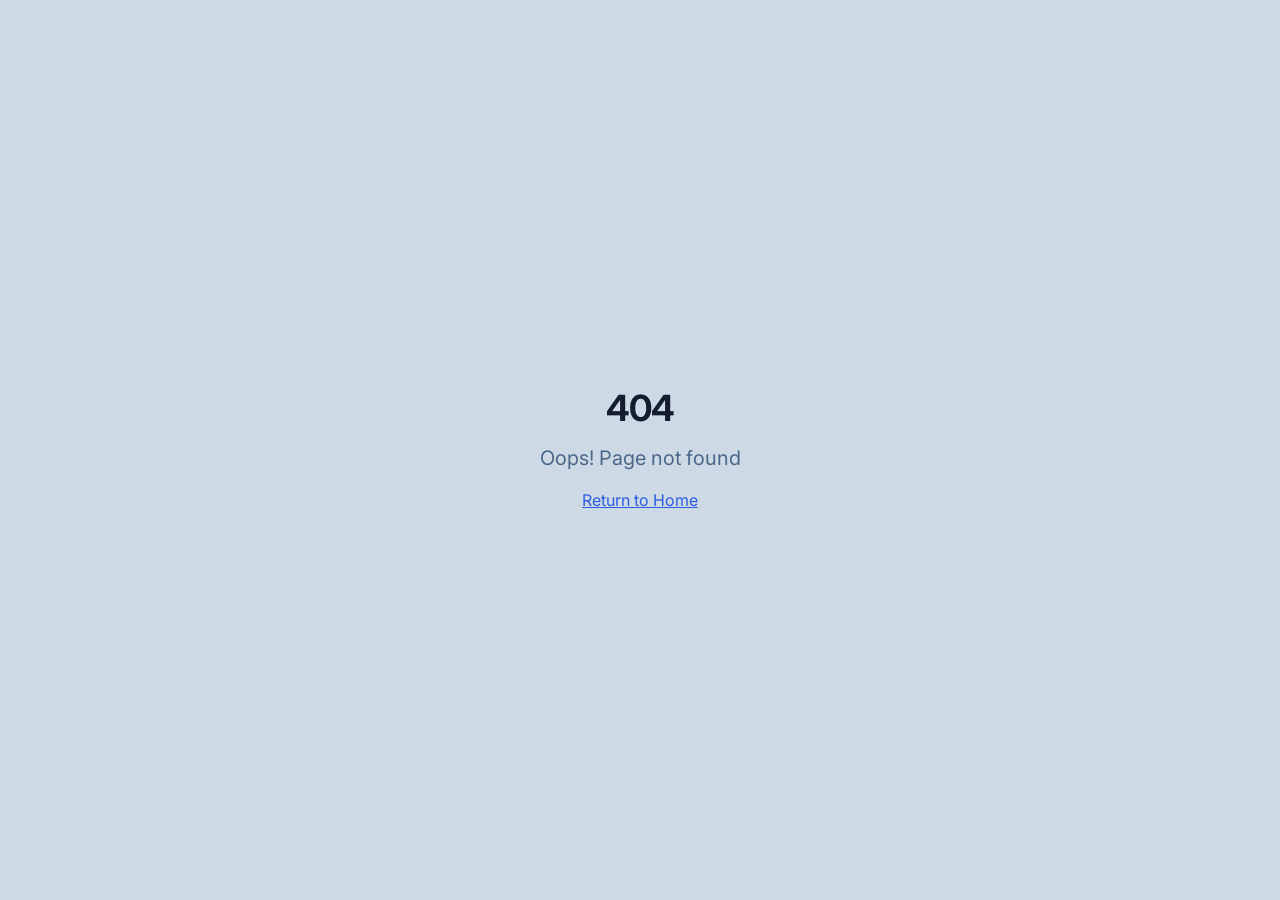
==== index.html @ 8a0f532f "Add files via upload" ====
<!doctype html>
<html lang="es">
  <head>
    <meta charset="UTF-8" />
    <link rel="icon" type="image/png" href="/icon-192.png" />
    <meta name="viewport" content="width=device-width, initial-scale=1.0" />
    <title>Rayan - Gestión Estudiantil</title>
    <link rel="manifest" href="/manifest.json" />
    <meta name="theme-color" content="#2563eb" />
    <meta name="apple-mobile-web-app-capable" content="yes" />
    <meta name="apple-mobile-web-app-status-bar-style" content="black-translucent" />
    <meta name="apple-mobile-web-app-title" content="Rayan" />
    <link rel="apple-touch-icon" href="/icon-512.png" />
    <meta name="description" content="Plataforma completa de gestión académica con horarios, tareas, calendario y más" />
    <script type="module" crossorigin src="/index.js"></script>
    <link rel="stylesheet" crossorigin href="/index.css">
  </head>
  <body>
    <div id="root"></div>
    <script>
      if ('serviceWorker' in navigator) {
        window.addEventListener('load', () => {
          navigator.serviceWorker.register('/service-worker.js', { scope: '/' })
            .then(reg => console.log('✅ SW registrado:', reg.scope))
            .catch(err => console.log('SW error:', err));
        });
      }
    </script>
  </body>
</html>
---- index.css ----
@import"https://fonts.googleapis.com/css2?family=Instrument+Serif:ital@0;1&family=Inter:wght@300;400;500;600;700;800&display=swap";*,:before,:after{--tw-border-spacing-x: 0;--tw-border-spacing-y: 0;--tw-translate-x: 0;--tw-translate-y: 0;--tw-rotate: 0;--tw-skew-x: 0;--tw-skew-y: 0;--tw-scale-x: 1;--tw-scale-y: 1;--tw-pan-x: ;--tw-pan-y: ;--tw-pinch-zoom: ;--tw-scroll-snap-strictness: proximity;--tw-gradient-from-position: ;--tw-gradient-via-position: ;--tw-gradient-to-position: ;--tw-ordinal: ;--tw-slashed-zero: ;--tw-numeric-figure: ;--tw-numeric-spacing: ;--tw-numeric-fraction: ;--tw-ring-inset: ;--tw-ring-offset-width: 0px;--tw-ring-offset-color: #fff;--tw-ring-color: rgb(59 130 246 / .5);--tw-ring-offset-shadow: 0 0 #0000;--tw-ring-shadow: 0 0 #0000;--tw-shadow: 0 0 #0000;--tw-shadow-colored: 0 0 #0000;--tw-blur: ;--tw-brightness: ;--tw-contrast: ;--tw-grayscale: ;--tw-hue-rotate: ;--tw-invert: ;--tw-saturate: ;--tw-sepia: ;--tw-drop-shadow: ;--tw-backdrop-blur: ;--tw-backdrop-brightness: ;--tw-backdrop-contrast: ;--tw-backdrop-grayscale: ;--tw-backdrop-hue-rotate: ;--tw-backdrop-invert: ;--tw-backdrop-opacity: ;--tw-backdrop-saturate: ;--tw-backdrop-sepia: ;--tw-contain-size: ;--tw-contain-layout: ;--tw-contain-paint: ;--tw-contain-style: }::backdrop{--tw-border-spacing-x: 0;--tw-border-spacing-y: 0;--tw-translate-x: 0;--tw-translate-y: 0;--tw-rotate: 0;--tw-skew-x: 0;--tw-skew-y: 0;--tw-scale-x: 1;--tw-scale-y: 1;--tw-pan-x: ;--tw-pan-y: ;--tw-pinch-zoom: ;--tw-scroll-snap-strictness: proximity;--tw-gradient-from-position: ;--tw-gradient-via-position: ;--tw-gradient-to-position: ;--tw-ordinal: ;--tw-slashed-zero: ;--tw-numeric-figure: ;--tw-numeric-spacing: ;--tw-numeric-fraction: ;--tw-ring-inset: ;--tw-ring-offset-width: 0px;--tw-ring-offset-color: #fff;--tw-ring-color: rgb(59 130 246 / .5);--tw-ring-offset-shadow: 0 0 #0000;--tw-ring-shadow: 0 0 #0000;--tw-shadow: 0 0 #0000;--tw-shadow-colored: 0 0 #0000;--tw-blur: ;--tw-brightness: ;--tw-contrast: ;--tw-grayscale: ;--tw-hue-rotate: ;--tw-invert: ;--tw-saturate: ;--tw-sepia: ;--tw-drop-shadow: ;--tw-backdrop-blur: ;--tw-backdrop-brightness: ;--tw-backdrop-contrast: ;--tw-backdrop-grayscale: ;--tw-backdrop-hue-rotate: ;--tw-backdrop-invert: ;--tw-backdrop-opacity: ;--tw-backdrop-saturate: ;--tw-backdrop-sepia: ;--tw-contain-size: ;--tw-contain-layout: ;--tw-contain-paint: ;--tw-contain-style: }*,:before,:after{box-sizing:border-box;border-width:0;border-style:solid;border-color:#e5e7eb}:before,:after{--tw-content: ""}html,:host{line-height:1.5;-webkit-text-size-adjust:100%;-moz-tab-size:4;-o-tab-size:4;tab-size:4;font-family:Inter,-apple-system,BlinkMacSystemFont,Segoe UI,sans-serif;font-feature-settings:normal;font-variation-settings:normal;-webkit-tap-highlight-color:transparent}body{margin:0;line-height:inherit}hr{height:0;color:inherit;border-top-width:1px}abbr:where([title]){-webkit-text-decoration:underline dotted;text-decoration:underline dotted}h1,h2,h3,h4,h5,h6{font-size:inherit;font-weight:inherit}a{color:inherit;text-decoration:inherit}b,strong{font-weight:bolder}code,kbd,samp,pre{font-family:ui-monospace,SFMono-Regular,Menlo,Monaco,Consolas,Liberation Mono,Courier New,monospace;font-feature-settings:normal;font-variation-settings:normal;font-size:1em}small{font-size:80%}sub,sup{font-size:75%;line-height:0;position:relative;vertical-align:baseline}sub{bottom:-.25em}sup{top:-.5em}table{text-indent:0;border-color:inherit;border-collapse:collapse}button,input,optgroup,select,textarea{font-family:inherit;font-feature-settings:inherit;font-variation-settings:inherit;font-size:100%;font-weight:inherit;line-height:inherit;letter-spacing:inherit;color:inherit;margin:0;padding:0}button,select{text-transform:none}button,input:where([type=button]),input:where([type=reset]),input:where([type=submit]){-webkit-appearance:button;background-color:transparent;background-image:none}:-moz-focusring{outline:auto}:-moz-ui-invalid{box-shadow:none}progress{vertical-align:baseline}::-webkit-inner-spin-button,::-webkit-outer-spin-button{height:auto}[type=search]{-webkit-appearance:textfield;outline-offset:-2px}::-webkit-search-decoration{-webkit-appearance:none}::-webkit-file-upload-button{-webkit-appearance:button;font:inherit}summary{display:list-item}blockquote,dl,dd,h1,h2,h3,h4,h5,h6,hr,figure,p,pre{margin:0}fieldset{margin:0;padding:0}legend{padding:0}ol,ul,menu{list-style:none;margin:0;padding:0}dialog{padding:0}textarea{resize:vertical}input::-moz-placeholder,textarea::-moz-placeholder{opacity:1;color:#9ca3af}input::placeholder,textarea::placeholder{opacity:1;color:#9ca3af}button,[role=button]{cursor:pointer}:disabled{cursor:default}img,svg,video,canvas,audio,iframe,embed,object{display:block;vertical-align:middle}img,video{max-width:100%;height:auto}[hidden]:where(:not([hidden=until-found])){display:none}:root{--font-sans: "Inter", -apple-system, BlinkMacSystemFont, "Segoe UI", sans-serif;--font-serif: "Instrument Serif", Georgia, serif;--background: 214 95% 93%;--foreground: 220 40% 13%;--card: 0 0% 100%;--card-foreground: 220 40% 13%;--popover: 0 0% 100%;--popover-foreground: 220 40% 13%;--primary: 224 76% 53%;--primary-foreground: 0 0% 100%;--secondary: 0 0% 100%;--secondary-foreground: 220 30% 40%;--muted: 210 30% 85%;--muted-foreground: 213 30% 42%;--accent: 197 92% 61%;--accent-foreground: 220 40% 13%;--destructive: 0 84% 60%;--destructive-foreground: 0 0% 100%;--success: 160 64% 43%;--success-foreground: 0 0% 100%;--warning: 37 91% 55%;--warning-foreground: 0 0% 100%;--info: 197 92% 61%;--info-foreground: 0 0% 100%;--border: 0 0% 100%;--input: 0 0% 100%;--ring: 224 76% 53%;--radius: .875rem;--sidebar-background: 0 0% 100%;--sidebar-foreground: 213 30% 42%;--sidebar-primary: 224 76% 53%;--sidebar-primary-foreground: 0 0% 100%;--sidebar-accent: 224 76% 53%;--sidebar-accent-foreground: 224 76% 53%;--sidebar-border: 0 0% 100%;--sidebar-ring: 224 76% 53%;--glass-bg: rgba(255, 255, 255, .55);--glass-border: rgba(255, 255, 255, .75);--glass-shadow: rgba(56, 139, 253, .12);--gradient-primary: linear-gradient(135deg, hsl(224 76% 53%), hsl(197 92% 61%));--gradient-accent: linear-gradient(135deg, hsl(224 76% 53% / .15), hsl(197 92% 61% / .1));--shadow-glass: 0 4px 16px rgba(56, 139, 253, .12);--shadow-glass-hover: 0 8px 24px rgba(56, 139, 253, .18);--shadow-card: 0 2px 12px rgba(56, 139, 253, .08)}*{border-color:hsl(var(--border))}body{color:hsl(var(--foreground));font-family:var(--font-sans);-webkit-font-smoothing:antialiased;-moz-osx-font-smoothing:grayscale;background:#dcebfe;background-image:radial-gradient(at 20% 80%,#7dd3fc 0px,transparent 50%),radial-gradient(at 80% 20%,#38bdf8 0px,transparent 50%),radial-gradient(at 50% 50%,#bae6fd 0px,transparent 50%);min-height:100vh}h1,h2,h3,h4,h5,h6{font-weight:600;color:hsl(var(--foreground));letter-spacing:-.025em}::-webkit-scrollbar{width:4px;height:4px}::-webkit-scrollbar-track{background:transparent}::-webkit-scrollbar-thumb{background:#2563eb26;border-radius:10px}::-webkit-scrollbar-thumb:hover{background:#2563eb40}.container{width:100%;margin-right:auto;margin-left:auto;padding-right:2rem;padding-left:2rem}@media (min-width: 1400px){.container{max-width:1400px}}.glass-card{background:var(--glass-bg);border:1px solid var(--glass-border);border-radius:1rem;backdrop-filter:blur(16px);-webkit-backdrop-filter:blur(16px);box-shadow:var(--shadow-glass)}.glass-card-hover{background:var(--glass-bg);border:1px solid var(--glass-border);border-radius:1rem;transition-property:all;transition-timing-function:cubic-bezier(.4,0,.2,1);transition-duration:.3s;animation-duration:.3s;backdrop-filter:blur(16px);-webkit-backdrop-filter:blur(16px);box-shadow:var(--shadow-glass)}.glass-card-hover:hover{box-shadow:var(--shadow-glass-hover);transform:translateY(-2px)}.stat-card{background:var(--glass-bg);border:1px solid var(--glass-border);border-radius:1rem;padding:1rem;transition-property:all;transition-timing-function:cubic-bezier(.4,0,.2,1);transition-duration:.3s;animation-duration:.3s;backdrop-filter:blur(16px);-webkit-backdrop-filter:blur(16px);box-shadow:var(--shadow-glass)}.stat-card:hover{box-shadow:var(--shadow-glass-hover);transform:translateY(-2px)}.page-header{font-family:var(--font-serif);font-size:1.875rem;line-height:2.25rem;font-weight:400;color:hsl(var(--foreground))}@media (min-width: 768px){.page-header{font-size:2.25rem;line-height:2.5rem}}.page-header{letter-spacing:-.02em;line-height:1.1}.page-subtitle{margin-top:.25rem;font-size:.875rem;line-height:1.25rem;color:hsl(var(--muted-foreground))}.section-label{font-size:.68rem;font-weight:600;text-transform:uppercase;letter-spacing:.14em;color:hsl(var(--muted-foreground))}.input-premium{background:var(--glass-bg);border:1px solid var(--glass-border);border-radius:.75rem;padding:.75rem 1rem;font-size:.875rem;line-height:1.25rem;color:hsl(var(--foreground));transition-property:all;transition-timing-function:cubic-bezier(.4,0,.2,1);transition-duration:.2s;animation-duration:.2s}.input-premium::-moz-placeholder{color:hsl(var(--muted-foreground) / .6)}.input-premium::placeholder{color:hsl(var(--muted-foreground) / .6)}.input-premium{-webkit-backdrop-filter:blur(12px);backdrop-filter:blur(12px)}.input-premium:focus{outline:2px solid transparent;outline-offset:2px;border-color:#2c5de266;box-shadow:0 0 0 3px #2c5de21a}.btn-primary{position:relative;overflow:hidden;border-radius:.75rem;padding:.75rem 1.25rem;font-size:.875rem;line-height:1.25rem;font-weight:600;--tw-text-opacity: 1;color:rgb(255 255 255 / var(--tw-text-opacity, 1));transition-property:all;transition-timing-function:cubic-bezier(.4,0,.2,1);transition-duration:.3s;animation-duration:.3s;background:var(--gradient-primary);box-shadow:0 8px 24px #2563eb4d}.btn-primary:hover{--tw-brightness: brightness(1.1);filter:var(--tw-blur) var(--tw-brightness) var(--tw-contrast) var(--tw-grayscale) var(--tw-hue-rotate) var(--tw-invert) var(--tw-saturate) var(--tw-sepia) var(--tw-drop-shadow);box-shadow:0 12px 32px #2563eb66;transform:scale(1.02)}.badge-glow{display:inline-flex;align-items:center;gap:.375rem;border-radius:9999px;padding:.25rem .625rem;font-size:.75rem;line-height:1rem;font-weight:500;background:#2c5de21a;color:#2c5de2}.progress-bar{height:.25rem;overflow:hidden;border-radius:9999px;background:#2c5de21a}.progress-fill{height:100%;border-radius:9999px;background:var(--gradient-primary);transition:width .8s ease}.sr-only{position:absolute;width:1px;height:1px;padding:0;margin:-1px;overflow:hidden;clip:rect(0,0,0,0);white-space:nowrap;border-width:0}.pointer-events-none{pointer-events:none}.pointer-events-auto{pointer-events:auto}.visible{visibility:visible}.invisible{visibility:hidden}.fixed{position:fixed}.absolute{position:absolute}.relative{position:relative}.inset-0{top:0;right:0;bottom:0;left:0}.inset-x-0{left:0;right:0}.inset-y-0{top:0;bottom:0}.-bottom-12{bottom:-3rem}.-left-12{left:-3rem}.-right-12{right:-3rem}.-top-12{top:-3rem}.bottom-0{bottom:0}.bottom-1{bottom:.25rem}.bottom-24{bottom:6rem}.left-0{left:0}.left-1{left:.25rem}.left-1\/2{left:50%}.left-2{left:.5rem}.left-\[50\%\]{left:50%}.right-0{right:0}.right-1{right:.25rem}.right-2{right:.5rem}.right-3{right:.75rem}.right-4{right:1rem}.right-5{right:1.25rem}.top-0{top:0}.top-1{top:.25rem}.top-1\.5{top:.375rem}.top-1\/2{top:50%}.top-2{top:.5rem}.top-3\.5{top:.875rem}.top-4{top:1rem}.top-\[1px\]{top:1px}.top-\[50\%\]{top:50%}.top-\[60\%\]{top:60%}.top-full{top:100%}.z-10{z-index:10}.z-20{z-index:20}.z-40{z-index:40}.z-50{z-index:50}.z-\[100\]{z-index:100}.z-\[1\]{z-index:1}.-mx-1{margin-left:-.25rem;margin-right:-.25rem}.-mx-5{margin-left:-1.25rem;margin-right:-1.25rem}.mx-2{margin-left:.5rem;margin-right:.5rem}.mx-3\.5{margin-left:.875rem;margin-right:.875rem}.mx-auto{margin-left:auto;margin-right:auto}.my-0\.5{margin-top:.125rem;margin-bottom:.125rem}.my-1{margin-top:.25rem;margin-bottom:.25rem}.-ml-4{margin-left:-1rem}.-mt-4{margin-top:-1rem}.mb-0\.5{margin-bottom:.125rem}.mb-1{margin-bottom:.25rem}.mb-1\.5{margin-bottom:.375rem}.mb-2{margin-bottom:.5rem}.mb-2\.5{margin-bottom:.625rem}.mb-3{margin-bottom:.75rem}.mb-4{margin-bottom:1rem}.mb-5{margin-bottom:1.25rem}.mb-6{margin-bottom:1.5rem}.mb-7{margin-bottom:1.75rem}.ml-1{margin-left:.25rem}.ml-auto{margin-left:auto}.mr-2{margin-right:.5rem}.mt-0\.5{margin-top:.125rem}.mt-1{margin-top:.25rem}.mt-1\.5{margin-top:.375rem}.mt-2{margin-top:.5rem}.mt-24{margin-top:6rem}.mt-3{margin-top:.75rem}.mt-4{margin-top:1rem}.mt-5{margin-top:1.25rem}.mt-7{margin-top:1.75rem}.mt-auto{margin-top:auto}.block{display:block}.inline{display:inline}.flex{display:flex}.inline-flex{display:inline-flex}.table{display:table}.grid{display:grid}.hidden{display:none}.aspect-square{aspect-ratio:1 / 1}.aspect-video{aspect-ratio:16 / 9}.size-4{width:1rem;height:1rem}.h-1{height:.25rem}.h-1\.5{height:.375rem}.h-10{height:2.5rem}.h-11{height:2.75rem}.h-12{height:3rem}.h-14{height:3.5rem}.h-2{height:.5rem}.h-2\.5{height:.625rem}.h-20{height:5rem}.h-3{height:.75rem}.h-3\.5{height:.875rem}.h-4{height:1rem}.h-5{height:1.25rem}.h-6{height:1.5rem}.h-7{height:1.75rem}.h-8{height:2rem}.h-9{height:2.25rem}.h-\[18px\]{height:18px}.h-\[1px\]{height:1px}.h-\[22px\]{height:22px}.h-\[52px\]{height:52px}.h-\[var\(--radix-navigation-menu-viewport-height\)\]{height:var(--radix-navigation-menu-viewport-height)}.h-\[var\(--radix-select-trigger-height\)\]{height:var(--radix-select-trigger-height)}.h-auto{height:auto}.h-full{height:100%}.h-px{height:1px}.h-svh{height:100svh}.max-h-96{max-height:24rem}.max-h-\[300px\]{max-height:300px}.max-h-screen{max-height:100vh}.min-h-0{min-height:0px}.min-h-\[80px\]{min-height:80px}.min-h-screen{min-height:100vh}.min-h-svh{min-height:100svh}.w-0{width:0px}.w-1{width:.25rem}.w-10{width:2.5rem}.w-11{width:2.75rem}.w-12{width:3rem}.w-14{width:3.5rem}.w-2{width:.5rem}.w-2\.5{width:.625rem}.w-20{width:5rem}.w-3{width:.75rem}.w-3\.5{width:.875rem}.w-3\/4{width:75%}.w-4{width:1rem}.w-5{width:1.25rem}.w-6{width:1.5rem}.w-64{width:16rem}.w-7{width:1.75rem}.w-72{width:18rem}.w-8{width:2rem}.w-9{width:2.25rem}.w-\[--sidebar-width\]{width:var(--sidebar-width)}.w-\[100px\]{width:100px}.w-\[140px\]{width:140px}.w-\[18px\]{width:18px}.w-\[1px\]{width:1px}.w-\[22px\]{width:22px}.w-\[52px\]{width:52px}.w-auto{width:auto}.w-full{width:100%}.w-max{width:-moz-max-content;width:max-content}.w-px{width:1px}.min-w-0{min-width:0px}.min-w-5{min-width:1.25rem}.min-w-\[12rem\]{min-width:12rem}.min-w-\[380px\]{min-width:380px}.min-w-\[8rem\]{min-width:8rem}.min-w-\[var\(--radix-select-trigger-width\)\]{min-width:var(--radix-select-trigger-width)}.max-w-\[--skeleton-width\]{max-width:var(--skeleton-width)}.max-w-\[360px\]{max-width:360px}.max-w-lg{max-width:32rem}.max-w-max{max-width:-moz-max-content;max-width:max-content}.max-w-xs{max-width:20rem}.flex-1{flex:1 1 0%}.flex-shrink-0,.shrink-0{flex-shrink:0}.grow{flex-grow:1}.grow-0{flex-grow:0}.basis-full{flex-basis:100%}.caption-bottom{caption-side:bottom}.border-collapse{border-collapse:collapse}.-translate-x-1\/2{--tw-translate-x: -50%;transform:translate(var(--tw-translate-x),var(--tw-translate-y)) rotate(var(--tw-rotate)) skew(var(--tw-skew-x)) skewY(var(--tw-skew-y)) scaleX(var(--tw-scale-x)) scaleY(var(--tw-scale-y))}.-translate-x-px{--tw-translate-x: -1px;transform:translate(var(--tw-translate-x),var(--tw-translate-y)) rotate(var(--tw-rotate)) skew(var(--tw-skew-x)) skewY(var(--tw-skew-y)) scaleX(var(--tw-scale-x)) scaleY(var(--tw-scale-y))}.-translate-y-1\/2{--tw-translate-y: -50%;transform:translate(var(--tw-translate-x),var(--tw-translate-y)) rotate(var(--tw-rotate)) skew(var(--tw-skew-x)) skewY(var(--tw-skew-y)) scaleX(var(--tw-scale-x)) scaleY(var(--tw-scale-y))}.translate-x-\[-50\%\]{--tw-translate-x: -50%;transform:translate(var(--tw-translate-x),var(--tw-translate-y)) rotate(var(--tw-rotate)) skew(var(--tw-skew-x)) skewY(var(--tw-skew-y)) scaleX(var(--tw-scale-x)) scaleY(var(--tw-scale-y))}.translate-x-px{--tw-translate-x: 1px;transform:translate(var(--tw-translate-x),var(--tw-translate-y)) rotate(var(--tw-rotate)) skew(var(--tw-skew-x)) skewY(var(--tw-skew-y)) scaleX(var(--tw-scale-x)) scaleY(var(--tw-scale-y))}.translate-y-\[-50\%\]{--tw-translate-y: -50%;transform:translate(var(--tw-translate-x),var(--tw-translate-y)) rotate(var(--tw-rotate)) skew(var(--tw-skew-x)) skewY(var(--tw-skew-y)) scaleX(var(--tw-scale-x)) scaleY(var(--tw-scale-y))}.rotate-45{--tw-rotate: 45deg;transform:translate(var(--tw-translate-x),var(--tw-translate-y)) rotate(var(--tw-rotate)) skew(var(--tw-skew-x)) skewY(var(--tw-skew-y)) scaleX(var(--tw-scale-x)) scaleY(var(--tw-scale-y))}.rotate-90{--tw-rotate: 90deg;transform:translate(var(--tw-translate-x),var(--tw-translate-y)) rotate(var(--tw-rotate)) skew(var(--tw-skew-x)) skewY(var(--tw-skew-y)) scaleX(var(--tw-scale-x)) scaleY(var(--tw-scale-y))}.scale-110{--tw-scale-x: 1.1;--tw-scale-y: 1.1;transform:translate(var(--tw-translate-x),var(--tw-translate-y)) rotate(var(--tw-rotate)) skew(var(--tw-skew-x)) skewY(var(--tw-skew-y)) scaleX(var(--tw-scale-x)) scaleY(var(--tw-scale-y))}.scale-125{--tw-scale-x: 1.25;--tw-scale-y: 1.25;transform:translate(var(--tw-translate-x),var(--tw-translate-y)) rotate(var(--tw-rotate)) skew(var(--tw-skew-x)) skewY(var(--tw-skew-y)) scaleX(var(--tw-scale-x)) scaleY(var(--tw-scale-y))}.transform{transform:translate(var(--tw-translate-x),var(--tw-translate-y)) rotate(var(--tw-rotate)) skew(var(--tw-skew-x)) skewY(var(--tw-skew-y)) scaleX(var(--tw-scale-x)) scaleY(var(--tw-scale-y))}@keyframes pulse{50%{opacity:.5}}.animate-pulse{animation:pulse 2s cubic-bezier(.4,0,.6,1) infinite}@keyframes spin{to{transform:rotate(360deg)}}.animate-spin{animation:spin 1s linear infinite}.cursor-default{cursor:default}.cursor-pointer{cursor:pointer}.touch-none{touch-action:none}.select-none{-webkit-user-select:none;-moz-user-select:none;user-select:none}.resize-none{resize:none}.list-none{list-style-type:none}.grid-cols-1{grid-template-columns:repeat(1,minmax(0,1fr))}.grid-cols-2{grid-template-columns:repeat(2,minmax(0,1fr))}.grid-cols-3{grid-template-columns:repeat(3,minmax(0,1fr))}.grid-cols-4{grid-template-columns:repeat(4,minmax(0,1fr))}.grid-cols-7{grid-template-columns:repeat(7,minmax(0,1fr))}.flex-row{flex-direction:row}.flex-col{flex-direction:column}.flex-col-reverse{flex-direction:column-reverse}.flex-wrap{flex-wrap:wrap}.items-start{align-items:flex-start}.items-end{align-items:flex-end}.items-center{align-items:center}.items-stretch{align-items:stretch}.justify-center{justify-content:center}.justify-between{justify-content:space-between}.justify-around{justify-content:space-around}.gap-1{gap:.25rem}.gap-1\.5{gap:.375rem}.gap-2{gap:.5rem}.gap-2\.5{gap:.625rem}.gap-3{gap:.75rem}.gap-4{gap:1rem}.gap-5{gap:1.25rem}.gap-6{gap:1.5rem}.space-x-1>:not([hidden])~:not([hidden]){--tw-space-x-reverse: 0;margin-right:calc(.25rem * var(--tw-space-x-reverse));margin-left:calc(.25rem * calc(1 - var(--tw-space-x-reverse)))}.space-x-4>:not([hidden])~:not([hidden]){--tw-space-x-reverse: 0;margin-right:calc(1rem * var(--tw-space-x-reverse));margin-left:calc(1rem * calc(1 - var(--tw-space-x-reverse)))}.space-y-1>:not([hidden])~:not([hidden]){--tw-space-y-reverse: 0;margin-top:calc(.25rem * calc(1 - var(--tw-space-y-reverse)));margin-bottom:calc(.25rem * var(--tw-space-y-reverse))}.space-y-1\.5>:not([hidden])~:not([hidden]){--tw-space-y-reverse: 0;margin-top:calc(.375rem * calc(1 - var(--tw-space-y-reverse)));margin-bottom:calc(.375rem * var(--tw-space-y-reverse))}.space-y-2>:not([hidden])~:not([hidden]){--tw-space-y-reverse: 0;margin-top:calc(.5rem * calc(1 - var(--tw-space-y-reverse)));margin-bottom:calc(.5rem * var(--tw-space-y-reverse))}.space-y-2\.5>:not([hidden])~:not([hidden]){--tw-space-y-reverse: 0;margin-top:calc(.625rem * calc(1 - var(--tw-space-y-reverse)));margin-bottom:calc(.625rem * var(--tw-space-y-reverse))}.space-y-3>:not([hidden])~:not([hidden]){--tw-space-y-reverse: 0;margin-top:calc(.75rem * calc(1 - var(--tw-space-y-reverse)));margin-bottom:calc(.75rem * var(--tw-space-y-reverse))}.space-y-4>:not([hidden])~:not([hidden]){--tw-space-y-reverse: 0;margin-top:calc(1rem * calc(1 - var(--tw-space-y-reverse)));margin-bottom:calc(1rem * var(--tw-space-y-reverse))}.space-y-5>:not([hidden])~:not([hidden]){--tw-space-y-reverse: 0;margin-top:calc(1.25rem * calc(1 - var(--tw-space-y-reverse)));margin-bottom:calc(1.25rem * var(--tw-space-y-reverse))}.space-y-6>:not([hidden])~:not([hidden]){--tw-space-y-reverse: 0;margin-top:calc(1.5rem * calc(1 - var(--tw-space-y-reverse)));margin-bottom:calc(1.5rem * var(--tw-space-y-reverse))}.divide-y>:not([hidden])~:not([hidden]){--tw-divide-y-reverse: 0;border-top-width:calc(1px * calc(1 - var(--tw-divide-y-reverse)));border-bottom-width:calc(1px * var(--tw-divide-y-reverse))}.divide-white\/30>:not([hidden])~:not([hidden]){border-color:#ffffff4d}.overflow-auto{overflow:auto}.overflow-hidden{overflow:hidden}.overflow-x-auto{overflow-x:auto}.overflow-y-auto{overflow-y:auto}.overflow-x-hidden{overflow-x:hidden}.truncate{overflow:hidden;text-overflow:ellipsis;white-space:nowrap}.whitespace-nowrap{white-space:nowrap}.break-words{overflow-wrap:break-word}.\!rounded-2xl{border-radius:1rem!important}.rounded{border-radius:.25rem}.rounded-2xl{border-radius:1rem}.rounded-\[2px\]{border-radius:2px}.rounded-\[inherit\]{border-radius:inherit}.rounded-full{border-radius:9999px}.rounded-lg{border-radius:var(--radius)}.rounded-md{border-radius:calc(var(--radius) - 2px)}.rounded-sm{border-radius:calc(var(--radius) - 4px)}.rounded-xl{border-radius:.75rem}.rounded-t-\[10px\]{border-top-left-radius:10px;border-top-right-radius:10px}.rounded-tl-sm{border-top-left-radius:calc(var(--radius) - 4px)}.border{border-width:1px}.border-2{border-width:2px}.border-\[1\.5px\]{border-width:1.5px}.border-y{border-top-width:1px;border-bottom-width:1px}.border-b{border-bottom-width:1px}.border-l{border-left-width:1px}.border-r{border-right-width:1px}.border-t{border-top-width:1px}.border-dashed{border-style:dashed}.\!border-primary\/30{border-color:hsl(var(--primary) / .3)!important}.\!border-primary\/50{border-color:hsl(var(--primary) / .5)!important}.border-\[--color-border\]{border-color:var(--color-border)}.border-black\/10{border-color:#0000001a}.border-border\/50{border-color:hsl(var(--border) / .5)}.border-destructive{border-color:hsl(var(--destructive))}.border-destructive\/50{border-color:hsl(var(--destructive) / .5)}.border-foreground\/40{border-color:hsl(var(--foreground) / .4)}.border-input{border-color:hsl(var(--input))}.border-muted-foreground\/30{border-color:hsl(var(--muted-foreground) / .3)}.border-primary{border-color:hsl(var(--primary))}.border-sidebar-border{border-color:hsl(var(--sidebar-border))}.border-transparent{border-color:transparent}.border-white{--tw-border-opacity: 1;border-color:rgb(255 255 255 / var(--tw-border-opacity, 1))}.border-l-transparent{border-left-color:transparent}.border-t-transparent{border-top-color:transparent}.bg-\[--color-bg\]{background-color:var(--color-bg)}.bg-accent{background-color:hsl(var(--accent))}.bg-background{background-color:hsl(var(--background))}.bg-black\/20{background-color:#0003}.bg-black\/30{background-color:#0000004d}.bg-black\/80{background-color:#000c}.bg-border{background-color:hsl(var(--border))}.bg-card{background-color:hsl(var(--card))}.bg-destructive{background-color:hsl(var(--destructive))}.bg-destructive\/10{background-color:hsl(var(--destructive) / .1)}.bg-foreground{background-color:hsl(var(--foreground))}.bg-muted{background-color:hsl(var(--muted))}.bg-muted-foreground\/20{background-color:hsl(var(--muted-foreground) / .2)}.bg-muted-foreground\/30{background-color:hsl(var(--muted-foreground) / .3)}.bg-muted\/50{background-color:hsl(var(--muted) / .5)}.bg-popover{background-color:hsl(var(--popover))}.bg-primary{background-color:hsl(var(--primary))}.bg-primary\/10{background-color:hsl(var(--primary) / .1)}.bg-secondary{background-color:hsl(var(--secondary))}.bg-sidebar{background-color:hsl(var(--sidebar-background))}.bg-sidebar-border{background-color:hsl(var(--sidebar-border))}.bg-success{background-color:hsl(var(--success))}.bg-transparent{background-color:transparent}.bg-warning{background-color:hsl(var(--warning))}.fill-current{fill:currentColor}.object-cover{-o-object-fit:cover;object-fit:cover}.\!p-0{padding:0!important}.p-0{padding:0}.p-0\.5{padding:.125rem}.p-1{padding:.25rem}.p-1\.5{padding:.375rem}.p-2{padding:.5rem}.p-3{padding:.75rem}.p-3\.5{padding:.875rem}.p-4{padding:1rem}.p-5{padding:1.25rem}.p-6{padding:1.5rem}.p-8{padding:2rem}.p-\[1px\]{padding:1px}.\!px-4{padding-left:1rem!important;padding-right:1rem!important}.\!py-2\.5{padding-top:.625rem!important;padding-bottom:.625rem!important}.px-1{padding-left:.25rem;padding-right:.25rem}.px-2{padding-left:.5rem;padding-right:.5rem}.px-2\.5{padding-left:.625rem;padding-right:.625rem}.px-3{padding-left:.75rem;padding-right:.75rem}.px-3\.5{padding-left:.875rem;padding-right:.875rem}.px-4{padding-left:1rem;padding-right:1rem}.px-5{padding-left:1.25rem;padding-right:1.25rem}.px-6{padding-left:1.5rem;padding-right:1.5rem}.px-8{padding-left:2rem;padding-right:2rem}.py-0\.5{padding-top:.125rem;padding-bottom:.125rem}.py-1{padding-top:.25rem;padding-bottom:.25rem}.py-1\.5{padding-top:.375rem;padding-bottom:.375rem}.py-14{padding-top:3.5rem;padding-bottom:3.5rem}.py-16{padding-top:4rem;padding-bottom:4rem}.py-2{padding-top:.5rem;padding-bottom:.5rem}.py-2\.5{padding-top:.625rem;padding-bottom:.625rem}.py-3{padding-top:.75rem;padding-bottom:.75rem}.py-4{padding-top:1rem;padding-bottom:1rem}.py-5{padding-top:1.25rem;padding-bottom:1.25rem}.py-6{padding-top:1.5rem;padding-bottom:1.5rem}.pb-1{padding-bottom:.25rem}.pb-24{padding-bottom:6rem}.pb-3{padding-bottom:.75rem}.pb-4{padding-bottom:1rem}.pb-5{padding-bottom:1.25rem}.pb-6{padding-bottom:1.5rem}.pb-7{padding-bottom:1.75rem}.pl-2\.5{padding-left:.625rem}.pl-4{padding-left:1rem}.pl-8{padding-left:2rem}.pr-2{padding-right:.5rem}.pr-2\.5{padding-right:.625rem}.pr-8{padding-right:2rem}.pt-0{padding-top:0}.pt-1{padding-top:.25rem}.pt-2{padding-top:.5rem}.pt-3{padding-top:.75rem}.pt-4{padding-top:1rem}.pt-5{padding-top:1.25rem}.text-left{text-align:left}.text-center{text-align:center}.align-middle{vertical-align:middle}.font-mono{font-family:ui-monospace,SFMono-Regular,Menlo,Monaco,Consolas,Liberation Mono,Courier New,monospace}.font-serif{font-family:Instrument Serif,Georgia,serif}.text-2xl{font-size:1.5rem;line-height:2rem}.text-3xl{font-size:1.875rem;line-height:2.25rem}.text-4xl{font-size:2.25rem;line-height:2.5rem}.text-5xl{font-size:3rem;line-height:1}.text-\[0\.55rem\]{font-size:.55rem}.text-\[0\.58rem\]{font-size:.58rem}.text-\[0\.65rem\]{font-size:.65rem}.text-\[0\.68rem\]{font-size:.68rem}.text-\[0\.6rem\]{font-size:.6rem}.text-\[0\.72rem\]{font-size:.72rem}.text-\[0\.88rem\]{font-size:.88rem}.text-\[0\.8rem\]{font-size:.8rem}.text-\[1\.9rem\]{font-size:1.9rem}.text-\[10px\]{font-size:10px}.text-\[11px\]{font-size:11px}.text-\[2rem\]{font-size:2rem}.text-base{font-size:1rem;line-height:1.5rem}.text-lg{font-size:1.125rem;line-height:1.75rem}.text-sm{font-size:.875rem;line-height:1.25rem}.text-xl{font-size:1.25rem;line-height:1.75rem}.text-xs{font-size:.75rem;line-height:1rem}.font-bold{font-weight:700}.font-medium{font-weight:500}.font-normal{font-weight:400}.font-semibold{font-weight:600}.uppercase{text-transform:uppercase}.capitalize{text-transform:capitalize}.italic{font-style:italic}.tabular-nums{--tw-numeric-spacing: tabular-nums;font-variant-numeric:var(--tw-ordinal) var(--tw-slashed-zero) var(--tw-numeric-figure) var(--tw-numeric-spacing) var(--tw-numeric-fraction)}.leading-\[1\.1\]{line-height:1.1}.leading-\[1\.3\]{line-height:1.3}.leading-none{line-height:1}.leading-relaxed{line-height:1.625}.leading-tight{line-height:1.25}.tracking-\[-0\.02em\]{letter-spacing:-.02em}.tracking-\[0\.06em\]{letter-spacing:.06em}.tracking-\[0\.08em\]{letter-spacing:.08em}.tracking-\[0\.15em\]{letter-spacing:.15em}.tracking-\[0\.1em\]{letter-spacing:.1em}.tracking-tight{letter-spacing:-.025em}.tracking-wider{letter-spacing:.05em}.tracking-widest{letter-spacing:.1em}.text-accent-foreground{color:hsl(var(--accent-foreground))}.text-card-foreground{color:hsl(var(--card-foreground))}.text-current{color:currentColor}.text-destructive{color:hsl(var(--destructive))}.text-destructive-foreground{color:hsl(var(--destructive-foreground))}.text-foreground{color:hsl(var(--foreground))}.text-foreground\/50{color:hsl(var(--foreground) / .5)}.text-muted-foreground{color:hsl(var(--muted-foreground))}.text-muted-foreground\/30{color:hsl(var(--muted-foreground) / .3)}.text-muted-foreground\/50{color:hsl(var(--muted-foreground) / .5)}.text-muted-foreground\/60{color:hsl(var(--muted-foreground) / .6)}.text-popover-foreground{color:hsl(var(--popover-foreground))}.text-primary{color:hsl(var(--primary))}.text-primary-foreground{color:hsl(var(--primary-foreground))}.text-secondary-foreground{color:hsl(var(--secondary-foreground))}.text-sidebar-foreground{color:hsl(var(--sidebar-foreground))}.text-sidebar-foreground\/70{color:hsl(var(--sidebar-foreground) / .7)}.text-success{color:hsl(var(--success))}.text-warning{color:hsl(var(--warning))}.text-white{--tw-text-opacity: 1;color:rgb(255 255 255 / var(--tw-text-opacity, 1))}.underline{text-decoration-line:underline}.line-through{text-decoration-line:line-through}.underline-offset-4{text-underline-offset:4px}.opacity-0{opacity:0}.opacity-50{opacity:.5}.opacity-60{opacity:.6}.opacity-70{opacity:.7}.opacity-90{opacity:.9}.shadow-\[0_0_0_1px_hsl\(var\(--sidebar-border\)\)\]{--tw-shadow: 0 0 0 1px hsl(var(--sidebar-border));--tw-shadow-colored: 0 0 0 1px var(--tw-shadow-color);box-shadow:var(--tw-ring-offset-shadow, 0 0 #0000),var(--tw-ring-shadow, 0 0 #0000),var(--tw-shadow)}.shadow-lg{--tw-shadow: 0 10px 15px -3px rgb(0 0 0 / .1), 0 4px 6px -4px rgb(0 0 0 / .1);--tw-shadow-colored: 0 10px 15px -3px var(--tw-shadow-color), 0 4px 6px -4px var(--tw-shadow-color);box-shadow:var(--tw-ring-offset-shadow, 0 0 #0000),var(--tw-ring-shadow, 0 0 #0000),var(--tw-shadow)}.shadow-md{--tw-shadow: 0 4px 6px -1px rgb(0 0 0 / .1), 0 2px 4px -2px rgb(0 0 0 / .1);--tw-shadow-colored: 0 4px 6px -1px var(--tw-shadow-color), 0 2px 4px -2px var(--tw-shadow-color);box-shadow:var(--tw-ring-offset-shadow, 0 0 #0000),var(--tw-ring-shadow, 0 0 #0000),var(--tw-shadow)}.shadow-none{--tw-shadow: 0 0 #0000;--tw-shadow-colored: 0 0 #0000;box-shadow:var(--tw-ring-offset-shadow, 0 0 #0000),var(--tw-ring-shadow, 0 0 #0000),var(--tw-shadow)}.shadow-sm{--tw-shadow: 0 1px 2px 0 rgb(0 0 0 / .05);--tw-shadow-colored: 0 1px 2px 0 var(--tw-shadow-color);box-shadow:var(--tw-ring-offset-shadow, 0 0 #0000),var(--tw-ring-shadow, 0 0 #0000),var(--tw-shadow)}.shadow-xl{--tw-shadow: 0 20px 25px -5px rgb(0 0 0 / .1), 0 8px 10px -6px rgb(0 0 0 / .1);--tw-shadow-colored: 0 20px 25px -5px var(--tw-shadow-color), 0 8px 10px -6px var(--tw-shadow-color);box-shadow:var(--tw-ring-offset-shadow, 0 0 #0000),var(--tw-ring-shadow, 0 0 #0000),var(--tw-shadow)}.outline-none{outline:2px solid transparent;outline-offset:2px}.outline{outline-style:solid}.ring-0{--tw-ring-offset-shadow: var(--tw-ring-inset) 0 0 0 var(--tw-ring-offset-width) var(--tw-ring-offset-color);--tw-ring-shadow: var(--tw-ring-inset) 0 0 0 calc(0px + var(--tw-ring-offset-width)) var(--tw-ring-color);box-shadow:var(--tw-ring-offset-shadow),var(--tw-ring-shadow),var(--tw-shadow, 0 0 #0000)}.ring-2{--tw-ring-offset-shadow: var(--tw-ring-inset) 0 0 0 var(--tw-ring-offset-width) var(--tw-ring-offset-color);--tw-ring-shadow: var(--tw-ring-inset) 0 0 0 calc(2px + var(--tw-ring-offset-width)) var(--tw-ring-color);box-shadow:var(--tw-ring-offset-shadow),var(--tw-ring-shadow),var(--tw-shadow, 0 0 #0000)}.ring-primary\/20{--tw-ring-color: hsl(var(--primary) / .2)}.ring-ring{--tw-ring-color: hsl(var(--ring))}.ring-sidebar-ring{--tw-ring-color: hsl(var(--sidebar-ring))}.ring-offset-background{--tw-ring-offset-color: hsl(var(--background))}.blur{--tw-blur: blur(8px);filter:var(--tw-blur) var(--tw-brightness) var(--tw-contrast) var(--tw-grayscale) var(--tw-hue-rotate) var(--tw-invert) var(--tw-saturate) var(--tw-sepia) var(--tw-drop-shadow)}.filter{filter:var(--tw-blur) var(--tw-brightness) var(--tw-contrast) var(--tw-grayscale) var(--tw-hue-rotate) var(--tw-invert) var(--tw-saturate) var(--tw-sepia) var(--tw-drop-shadow)}.backdrop-blur-sm{--tw-backdrop-blur: blur(4px);-webkit-backdrop-filter:var(--tw-backdrop-blur) var(--tw-backdrop-brightness) var(--tw-backdrop-contrast) var(--tw-backdrop-grayscale) var(--tw-backdrop-hue-rotate) var(--tw-backdrop-invert) var(--tw-backdrop-opacity) var(--tw-backdrop-saturate) var(--tw-backdrop-sepia);backdrop-filter:var(--tw-backdrop-blur) var(--tw-backdrop-brightness) var(--tw-backdrop-contrast) var(--tw-backdrop-grayscale) var(--tw-backdrop-hue-rotate) var(--tw-backdrop-invert) var(--tw-backdrop-opacity) var(--tw-backdrop-saturate) var(--tw-backdrop-sepia)}.transition{transition-property:color,background-color,border-color,text-decoration-color,fill,stroke,opacity,box-shadow,transform,filter,-webkit-backdrop-filter;transition-property:color,background-color,border-color,text-decoration-color,fill,stroke,opacity,box-shadow,transform,filter,backdrop-filter;transition-property:color,background-color,border-color,text-decoration-color,fill,stroke,opacity,box-shadow,transform,filter,backdrop-filter,-webkit-backdrop-filter;transition-timing-function:cubic-bezier(.4,0,.2,1);transition-duration:.15s}.transition-\[left\,right\,width\]{transition-property:left,right,width;transition-timing-function:cubic-bezier(.4,0,.2,1);transition-duration:.15s}.transition-\[margin\,opa\]{transition-property:margin,opa;transition-timing-function:cubic-bezier(.4,0,.2,1);transition-duration:.15s}.transition-\[width\,height\,padding\]{transition-property:width,height,padding;transition-timing-function:cubic-bezier(.4,0,.2,1);transition-duration:.15s}.transition-\[width\]{transition-property:width;transition-timing-function:cubic-bezier(.4,0,.2,1);transition-duration:.15s}.transition-all{transition-property:all;transition-timing-function:cubic-bezier(.4,0,.2,1);transition-duration:.15s}.transition-colors{transition-property:color,background-color,border-color,text-decoration-color,fill,stroke;transition-timing-function:cubic-bezier(.4,0,.2,1);transition-duration:.15s}.transition-opacity{transition-property:opacity;transition-timing-function:cubic-bezier(.4,0,.2,1);transition-duration:.15s}.transition-shadow{transition-property:box-shadow;transition-timing-function:cubic-bezier(.4,0,.2,1);transition-duration:.15s}.transition-transform{transition-property:transform;transition-timing-function:cubic-bezier(.4,0,.2,1);transition-duration:.15s}.duration-1000{transition-duration:1s}.duration-200{transition-duration:.2s}.duration-300{transition-duration:.3s}.ease-in-out{transition-timing-function:cubic-bezier(.4,0,.2,1)}.ease-linear{transition-timing-function:linear}@keyframes enter{0%{opacity:var(--tw-enter-opacity, 1);transform:translate3d(var(--tw-enter-translate-x, 0),var(--tw-enter-translate-y, 0),0) scale3d(var(--tw-enter-scale, 1),var(--tw-enter-scale, 1),var(--tw-enter-scale, 1)) rotate(var(--tw-enter-rotate, 0))}}@keyframes exit{to{opacity:var(--tw-exit-opacity, 1);transform:translate3d(var(--tw-exit-translate-x, 0),var(--tw-exit-translate-y, 0),0) scale3d(var(--tw-exit-scale, 1),var(--tw-exit-scale, 1),var(--tw-exit-scale, 1)) rotate(var(--tw-exit-rotate, 0))}}.animate-in{animation-name:enter;animation-duration:.15s;--tw-enter-opacity: initial;--tw-enter-scale: initial;--tw-enter-rotate: initial;--tw-enter-translate-x: initial;--tw-enter-translate-y: initial}.fade-in-0{--tw-enter-opacity: 0}.fade-in-80{--tw-enter-opacity: .8}.zoom-in-95{--tw-enter-scale: .95}.duration-1000{animation-duration:1s}.duration-200{animation-duration:.2s}.duration-300{animation-duration:.3s}.ease-in-out{animation-timing-function:cubic-bezier(.4,0,.2,1)}.ease-linear{animation-timing-function:linear}.gradient-text{-webkit-background-clip:text;background-clip:text;color:transparent;background-image:var(--gradient-primary)}.file\:border-0::file-selector-button{border-width:0px}.file\:bg-transparent::file-selector-button{background-color:transparent}.file\:text-sm::file-selector-button{font-size:.875rem;line-height:1.25rem}.file\:font-medium::file-selector-button{font-weight:500}.file\:text-foreground::file-selector-button{color:hsl(var(--foreground))}.placeholder\:text-muted-foreground::-moz-placeholder{color:hsl(var(--muted-foreground))}.placeholder\:text-muted-foreground::placeholder{color:hsl(var(--muted-foreground))}.after\:absolute:after{content:var(--tw-content);position:absolute}.after\:-inset-2:after{content:var(--tw-content);top:-.5rem;right:-.5rem;bottom:-.5rem;left:-.5rem}.after\:inset-y-0:after{content:var(--tw-content);top:0;bottom:0}.after\:left-1\/2:after{content:var(--tw-content);left:50%}.after\:w-1:after{content:var(--tw-content);width:.25rem}.after\:w-\[2px\]:after{content:var(--tw-content);width:2px}.after\:-translate-x-1\/2:after{content:var(--tw-content);--tw-translate-x: -50%;transform:translate(var(--tw-translate-x),var(--tw-translate-y)) rotate(var(--tw-rotate)) skew(var(--tw-skew-x)) skewY(var(--tw-skew-y)) scaleX(var(--tw-scale-x)) scaleY(var(--tw-scale-y))}.first\:rounded-l-md:first-child{border-top-left-radius:calc(var(--radius) - 2px);border-bottom-left-radius:calc(var(--radius) - 2px)}.first\:border-l:first-child{border-left-width:1px}.last\:rounded-r-md:last-child{border-top-right-radius:calc(var(--radius) - 2px);border-bottom-right-radius:calc(var(--radius) - 2px)}.focus-within\:relative:focus-within{position:relative}.focus-within\:z-20:focus-within{z-index:20}.hover\:border-primary\/30:hover{border-color:hsl(var(--primary) / .3)}.hover\:bg-accent:hover{background-color:hsl(var(--accent))}.hover\:bg-destructive\/10:hover{background-color:hsl(var(--destructive) / .1)}.hover\:bg-destructive\/20:hover{background-color:hsl(var(--destructive) / .2)}.hover\:bg-destructive\/5:hover{background-color:hsl(var(--destructive) / .05)}.hover\:bg-destructive\/80:hover{background-color:hsl(var(--destructive) / .8)}.hover\:bg-destructive\/90:hover{background-color:hsl(var(--destructive) / .9)}.hover\:bg-muted:hover{background-color:hsl(var(--muted))}.hover\:bg-muted\/20:hover{background-color:hsl(var(--muted) / .2)}.hover\:bg-muted\/50:hover{background-color:hsl(var(--muted) / .5)}.hover\:bg-primary:hover{background-color:hsl(var(--primary))}.hover\:bg-primary\/5:hover{background-color:hsl(var(--primary) / .05)}.hover\:bg-primary\/80:hover{background-color:hsl(var(--primary) / .8)}.hover\:bg-primary\/90:hover{background-color:hsl(var(--primary) / .9)}.hover\:bg-secondary:hover{background-color:hsl(var(--secondary))}.hover\:bg-secondary\/80:hover{background-color:hsl(var(--secondary) / .8)}.hover\:bg-sidebar-accent:hover{background-color:hsl(var(--sidebar-accent))}.hover\:bg-white\/30:hover{background-color:#ffffff4d}.hover\:text-accent-foreground:hover{color:hsl(var(--accent-foreground))}.hover\:text-destructive:hover{color:hsl(var(--destructive))}.hover\:text-foreground:hover{color:hsl(var(--foreground))}.hover\:text-muted-foreground:hover{color:hsl(var(--muted-foreground))}.hover\:text-primary:hover{color:hsl(var(--primary))}.hover\:text-primary-foreground:hover{color:hsl(var(--primary-foreground))}.hover\:text-primary\/90:hover{color:hsl(var(--primary) / .9)}.hover\:text-sidebar-accent-foreground:hover{color:hsl(var(--sidebar-accent-foreground))}.hover\:underline:hover{text-decoration-line:underline}.hover\:opacity-100:hover{opacity:1}.hover\:opacity-70:hover{opacity:.7}.hover\:shadow-\[0_0_0_1px_hsl\(var\(--sidebar-accent\)\)\]:hover{--tw-shadow: 0 0 0 1px hsl(var(--sidebar-accent));--tw-shadow-colored: 0 0 0 1px var(--tw-shadow-color);box-shadow:var(--tw-ring-offset-shadow, 0 0 #0000),var(--tw-ring-shadow, 0 0 #0000),var(--tw-shadow)}.hover\:shadow-lg:hover{--tw-shadow: 0 10px 15px -3px rgb(0 0 0 / .1), 0 4px 6px -4px rgb(0 0 0 / .1);--tw-shadow-colored: 0 10px 15px -3px var(--tw-shadow-color), 0 4px 6px -4px var(--tw-shadow-color);box-shadow:var(--tw-ring-offset-shadow, 0 0 #0000),var(--tw-ring-shadow, 0 0 #0000),var(--tw-shadow)}.hover\:after\:bg-sidebar-border:hover:after{content:var(--tw-content);background-color:hsl(var(--sidebar-border))}.focus\:bg-accent:focus{background-color:hsl(var(--accent))}.focus\:bg-primary:focus{background-color:hsl(var(--primary))}.focus\:text-accent-foreground:focus{color:hsl(var(--accent-foreground))}.focus\:text-primary-foreground:focus{color:hsl(var(--primary-foreground))}.focus\:opacity-100:focus{opacity:1}.focus\:outline-none:focus{outline:2px solid transparent;outline-offset:2px}.focus\:ring-2:focus{--tw-ring-offset-shadow: var(--tw-ring-inset) 0 0 0 var(--tw-ring-offset-width) var(--tw-ring-offset-color);--tw-ring-shadow: var(--tw-ring-inset) 0 0 0 calc(2px + var(--tw-ring-offset-width)) var(--tw-ring-color);box-shadow:var(--tw-ring-offset-shadow),var(--tw-ring-shadow),var(--tw-shadow, 0 0 #0000)}.focus\:ring-ring:focus{--tw-ring-color: hsl(var(--ring))}.focus\:ring-offset-2:focus{--tw-ring-offset-width: 2px}.focus-visible\:outline-none:focus-visible{outline:2px solid transparent;outline-offset:2px}.focus-visible\:ring-1:focus-visible{--tw-ring-offset-shadow: var(--tw-ring-inset) 0 0 0 var(--tw-ring-offset-width) var(--tw-ring-offset-color);--tw-ring-shadow: var(--tw-ring-inset) 0 0 0 calc(1px + var(--tw-ring-offset-width)) var(--tw-ring-color);box-shadow:var(--tw-ring-offset-shadow),var(--tw-ring-shadow),var(--tw-shadow, 0 0 #0000)}.focus-visible\:ring-2:focus-visible{--tw-ring-offset-shadow: var(--tw-ring-inset) 0 0 0 var(--tw-ring-offset-width) var(--tw-ring-offset-color);--tw-ring-shadow: var(--tw-ring-inset) 0 0 0 calc(2px + var(--tw-ring-offset-width)) var(--tw-ring-color);box-shadow:var(--tw-ring-offset-shadow),var(--tw-ring-shadow),var(--tw-shadow, 0 0 #0000)}.focus-visible\:ring-ring:focus-visible{--tw-ring-color: hsl(var(--ring))}.focus-visible\:ring-sidebar-ring:focus-visible{--tw-ring-color: hsl(var(--sidebar-ring))}.focus-visible\:ring-offset-1:focus-visible{--tw-ring-offset-width: 1px}.focus-visible\:ring-offset-2:focus-visible{--tw-ring-offset-width: 2px}.focus-visible\:ring-offset-background:focus-visible{--tw-ring-offset-color: hsl(var(--background))}.active\:bg-sidebar-accent:active{background-color:hsl(var(--sidebar-accent))}.active\:text-sidebar-accent-foreground:active{color:hsl(var(--sidebar-accent-foreground))}.disabled\:pointer-events-none:disabled{pointer-events:none}.disabled\:cursor-not-allowed:disabled{cursor:not-allowed}.disabled\:opacity-50:disabled{opacity:.5}.disabled\:opacity-60:disabled{opacity:.6}.group\/menu-item:focus-within .group-focus-within\/menu-item\:opacity-100{opacity:1}.group:hover .group-hover\:scale-110{--tw-scale-x: 1.1;--tw-scale-y: 1.1;transform:translate(var(--tw-translate-x),var(--tw-translate-y)) rotate(var(--tw-rotate)) skew(var(--tw-skew-x)) skewY(var(--tw-skew-y)) scaleX(var(--tw-scale-x)) scaleY(var(--tw-scale-y))}.group:hover .group-hover\:text-primary{color:hsl(var(--primary))}.group\/menu-item:hover .group-hover\/menu-item\:opacity-100,.group:hover .group-hover\:opacity-100{opacity:1}.group:hover .group-hover\:shadow-md{--tw-shadow: 0 4px 6px -1px rgb(0 0 0 / .1), 0 2px 4px -2px rgb(0 0 0 / .1);--tw-shadow-colored: 0 4px 6px -1px var(--tw-shadow-color), 0 2px 4px -2px var(--tw-shadow-color);box-shadow:var(--tw-ring-offset-shadow, 0 0 #0000),var(--tw-ring-shadow, 0 0 #0000),var(--tw-shadow)}.group.destructive .group-\[\.destructive\]\:border-muted\/40{border-color:hsl(var(--muted) / .4)}.group.toaster .group-\[\.toaster\]\:border-border{border-color:hsl(var(--border))}.group.toast .group-\[\.toast\]\:bg-muted{background-color:hsl(var(--muted))}.group.toast .group-\[\.toast\]\:bg-primary{background-color:hsl(var(--primary))}.group.toaster .group-\[\.toaster\]\:bg-background{background-color:hsl(var(--background))}.group.destructive .group-\[\.destructive\]\:text-red-300{--tw-text-opacity: 1;color:rgb(252 165 165 / var(--tw-text-opacity, 1))}.group.toast .group-\[\.toast\]\:text-muted-foreground{color:hsl(var(--muted-foreground))}.group.toast .group-\[\.toast\]\:text-primary-foreground{color:hsl(var(--primary-foreground))}.group.toaster .group-\[\.toaster\]\:text-foreground{color:hsl(var(--foreground))}.group.toaster .group-\[\.toaster\]\:shadow-lg{--tw-shadow: 0 10px 15px -3px rgb(0 0 0 / .1), 0 4px 6px -4px rgb(0 0 0 / .1);--tw-shadow-colored: 0 10px 15px -3px var(--tw-shadow-color), 0 4px 6px -4px var(--tw-shadow-color);box-shadow:var(--tw-ring-offset-shadow, 0 0 #0000),var(--tw-ring-shadow, 0 0 #0000),var(--tw-shadow)}.group.destructive .group-\[\.destructive\]\:hover\:border-destructive\/30:hover{border-color:hsl(var(--destructive) / .3)}.group.destructive .group-\[\.destructive\]\:hover\:bg-destructive:hover{background-color:hsl(var(--destructive))}.group.destructive .group-\[\.destructive\]\:hover\:text-destructive-foreground:hover{color:hsl(var(--destructive-foreground))}.group.destructive .group-\[\.destructive\]\:hover\:text-red-50:hover{--tw-text-opacity: 1;color:rgb(254 242 242 / var(--tw-text-opacity, 1))}.group.destructive .group-\[\.destructive\]\:focus\:ring-destructive:focus{--tw-ring-color: hsl(var(--destructive))}.group.destructive .group-\[\.destructive\]\:focus\:ring-red-400:focus{--tw-ring-opacity: 1;--tw-ring-color: rgb(248 113 113 / var(--tw-ring-opacity, 1))}.group.destructive .group-\[\.destructive\]\:focus\:ring-offset-red-600:focus{--tw-ring-offset-color: #dc2626}.peer\/menu-button:hover~.peer-hover\/menu-button\:text-sidebar-accent-foreground{color:hsl(var(--sidebar-accent-foreground))}.peer:disabled~.peer-disabled\:cursor-not-allowed{cursor:not-allowed}.peer:disabled~.peer-disabled\:opacity-70{opacity:.7}.has-\[\[data-variant\=inset\]\]\:bg-sidebar:has([data-variant=inset]){background-color:hsl(var(--sidebar-background))}.has-\[\:disabled\]\:opacity-50:has(:disabled){opacity:.5}.group\/menu-item:has([data-sidebar=menu-action]) .group-has-\[\[data-sidebar\=menu-action\]\]\/menu-item\:pr-8{padding-right:2rem}.aria-disabled\:pointer-events-none[aria-disabled=true]{pointer-events:none}.aria-disabled\:opacity-50[aria-disabled=true]{opacity:.5}.aria-selected\:bg-accent[aria-selected=true]{background-color:hsl(var(--accent))}.aria-selected\:bg-accent\/50[aria-selected=true]{background-color:hsl(var(--accent) / .5)}.aria-selected\:text-accent-foreground[aria-selected=true]{color:hsl(var(--accent-foreground))}.aria-selected\:text-muted-foreground[aria-selected=true]{color:hsl(var(--muted-foreground))}.aria-selected\:opacity-100[aria-selected=true]{opacity:1}.aria-selected\:opacity-30[aria-selected=true]{opacity:.3}.data-\[disabled\=true\]\:pointer-events-none[data-disabled=true],.data-\[disabled\]\:pointer-events-none[data-disabled]{pointer-events:none}.data-\[panel-group-direction\=vertical\]\:h-px[data-panel-group-direction=vertical]{height:1px}.data-\[panel-group-direction\=vertical\]\:w-full[data-panel-group-direction=vertical]{width:100%}.data-\[side\=bottom\]\:translate-y-1[data-side=bottom]{--tw-translate-y: .25rem;transform:translate(var(--tw-translate-x),var(--tw-translate-y)) rotate(var(--tw-rotate)) skew(var(--tw-skew-x)) skewY(var(--tw-skew-y)) scaleX(var(--tw-scale-x)) scaleY(var(--tw-scale-y))}.data-\[side\=left\]\:-translate-x-1[data-side=left]{--tw-translate-x: -.25rem;transform:translate(var(--tw-translate-x),var(--tw-translate-y)) rotate(var(--tw-rotate)) skew(var(--tw-skew-x)) skewY(var(--tw-skew-y)) scaleX(var(--tw-scale-x)) scaleY(var(--tw-scale-y))}.data-\[side\=right\]\:translate-x-1[data-side=right]{--tw-translate-x: .25rem;transform:translate(var(--tw-translate-x),var(--tw-translate-y)) rotate(var(--tw-rotate)) skew(var(--tw-skew-x)) skewY(var(--tw-skew-y)) scaleX(var(--tw-scale-x)) scaleY(var(--tw-scale-y))}.data-\[side\=top\]\:-translate-y-1[data-side=top]{--tw-translate-y: -.25rem;transform:translate(var(--tw-translate-x),var(--tw-translate-y)) rotate(var(--tw-rotate)) skew(var(--tw-skew-x)) skewY(var(--tw-skew-y)) scaleX(var(--tw-scale-x)) scaleY(var(--tw-scale-y))}.data-\[state\=checked\]\:translate-x-5[data-state=checked]{--tw-translate-x: 1.25rem;transform:translate(var(--tw-translate-x),var(--tw-translate-y)) rotate(var(--tw-rotate)) skew(var(--tw-skew-x)) skewY(var(--tw-skew-y)) scaleX(var(--tw-scale-x)) scaleY(var(--tw-scale-y))}.data-\[state\=unchecked\]\:translate-x-0[data-state=unchecked],.data-\[swipe\=cancel\]\:translate-x-0[data-swipe=cancel]{--tw-translate-x: 0px;transform:translate(var(--tw-translate-x),var(--tw-translate-y)) rotate(var(--tw-rotate)) skew(var(--tw-skew-x)) skewY(var(--tw-skew-y)) scaleX(var(--tw-scale-x)) scaleY(var(--tw-scale-y))}.data-\[swipe\=end\]\:translate-x-\[var\(--radix-toast-swipe-end-x\)\][data-swipe=end]{--tw-translate-x: var(--radix-toast-swipe-end-x);transform:translate(var(--tw-translate-x),var(--tw-translate-y)) rotate(var(--tw-rotate)) skew(var(--tw-skew-x)) skewY(var(--tw-skew-y)) scaleX(var(--tw-scale-x)) scaleY(var(--tw-scale-y))}.data-\[swipe\=move\]\:translate-x-\[var\(--radix-toast-swipe-move-x\)\][data-swipe=move]{--tw-translate-x: var(--radix-toast-swipe-move-x);transform:translate(var(--tw-translate-x),var(--tw-translate-y)) rotate(var(--tw-rotate)) skew(var(--tw-skew-x)) skewY(var(--tw-skew-y)) scaleX(var(--tw-scale-x)) scaleY(var(--tw-scale-y))}@keyframes accordion-up{0%{height:var(--radix-accordion-content-height)}to{height:0}}.data-\[state\=closed\]\:animate-accordion-up[data-state=closed]{animation:accordion-up .2s ease-out}@keyframes accordion-down{0%{height:0}to{height:var(--radix-accordion-content-height)}}.data-\[state\=open\]\:animate-accordion-down[data-state=open]{animation:accordion-down .2s ease-out}.data-\[panel-group-direction\=vertical\]\:flex-col[data-panel-group-direction=vertical]{flex-direction:column}.data-\[active\=true\]\:bg-sidebar-accent[data-active=true]{background-color:hsl(var(--sidebar-accent))}.data-\[active\]\:bg-accent\/50[data-active]{background-color:hsl(var(--accent) / .5)}.data-\[selected\=\'true\'\]\:bg-accent[data-selected=true]{background-color:hsl(var(--accent))}.data-\[state\=active\]\:bg-background[data-state=active]{background-color:hsl(var(--background))}.data-\[state\=checked\]\:bg-primary[data-state=checked]{background-color:hsl(var(--primary))}.data-\[state\=on\]\:bg-accent[data-state=on],.data-\[state\=open\]\:bg-accent[data-state=open]{background-color:hsl(var(--accent))}.data-\[state\=open\]\:bg-accent\/50[data-state=open]{background-color:hsl(var(--accent) / .5)}.data-\[state\=open\]\:bg-secondary[data-state=open]{background-color:hsl(var(--secondary))}.data-\[state\=selected\]\:bg-muted[data-state=selected]{background-color:hsl(var(--muted))}.data-\[state\=unchecked\]\:bg-input[data-state=unchecked]{background-color:hsl(var(--input))}.data-\[active\=true\]\:font-medium[data-active=true]{font-weight:500}.data-\[active\=true\]\:text-sidebar-accent-foreground[data-active=true]{color:hsl(var(--sidebar-accent-foreground))}.data-\[selected\=true\]\:text-accent-foreground[data-selected=true]{color:hsl(var(--accent-foreground))}.data-\[state\=active\]\:text-foreground[data-state=active]{color:hsl(var(--foreground))}.data-\[state\=checked\]\:text-primary-foreground[data-state=checked]{color:hsl(var(--primary-foreground))}.data-\[state\=on\]\:text-accent-foreground[data-state=on],.data-\[state\=open\]\:text-accent-foreground[data-state=open]{color:hsl(var(--accent-foreground))}.data-\[state\=open\]\:text-muted-foreground[data-state=open]{color:hsl(var(--muted-foreground))}.data-\[disabled\=true\]\:opacity-50[data-disabled=true],.data-\[disabled\]\:opacity-50[data-disabled]{opacity:.5}.data-\[state\=open\]\:opacity-100[data-state=open]{opacity:1}.data-\[state\=active\]\:shadow-sm[data-state=active]{--tw-shadow: 0 1px 2px 0 rgb(0 0 0 / .05);--tw-shadow-colored: 0 1px 2px 0 var(--tw-shadow-color);box-shadow:var(--tw-ring-offset-shadow, 0 0 #0000),var(--tw-ring-shadow, 0 0 #0000),var(--tw-shadow)}.data-\[swipe\=move\]\:transition-none[data-swipe=move]{transition-property:none}.data-\[state\=closed\]\:duration-300[data-state=closed]{transition-duration:.3s}.data-\[state\=open\]\:duration-500[data-state=open]{transition-duration:.5s}.data-\[motion\^\=from-\]\:animate-in[data-motion^=from-],.data-\[state\=open\]\:animate-in[data-state=open],.data-\[state\=visible\]\:animate-in[data-state=visible]{animation-name:enter;animation-duration:.15s;--tw-enter-opacity: initial;--tw-enter-scale: initial;--tw-enter-rotate: initial;--tw-enter-translate-x: initial;--tw-enter-translate-y: initial}.data-\[motion\^\=to-\]\:animate-out[data-motion^=to-],.data-\[state\=closed\]\:animate-out[data-state=closed],.data-\[state\=hidden\]\:animate-out[data-state=hidden],.data-\[swipe\=end\]\:animate-out[data-swipe=end]{animation-name:exit;animation-duration:.15s;--tw-exit-opacity: initial;--tw-exit-scale: initial;--tw-exit-rotate: initial;--tw-exit-translate-x: initial;--tw-exit-translate-y: initial}.data-\[motion\^\=from-\]\:fade-in[data-motion^=from-]{--tw-enter-opacity: 0}.data-\[motion\^\=to-\]\:fade-out[data-motion^=to-],.data-\[state\=closed\]\:fade-out-0[data-state=closed]{--tw-exit-opacity: 0}.data-\[state\=closed\]\:fade-out-80[data-state=closed]{--tw-exit-opacity: .8}.data-\[state\=hidden\]\:fade-out[data-state=hidden]{--tw-exit-opacity: 0}.data-\[state\=open\]\:fade-in-0[data-state=open],.data-\[state\=visible\]\:fade-in[data-state=visible]{--tw-enter-opacity: 0}.data-\[state\=closed\]\:zoom-out-95[data-state=closed]{--tw-exit-scale: .95}.data-\[state\=open\]\:zoom-in-90[data-state=open]{--tw-enter-scale: .9}.data-\[state\=open\]\:zoom-in-95[data-state=open]{--tw-enter-scale: .95}.data-\[motion\=from-end\]\:slide-in-from-right-52[data-motion=from-end]{--tw-enter-translate-x: 13rem}.data-\[motion\=from-start\]\:slide-in-from-left-52[data-motion=from-start]{--tw-enter-translate-x: -13rem}.data-\[motion\=to-end\]\:slide-out-to-right-52[data-motion=to-end]{--tw-exit-translate-x: 13rem}.data-\[motion\=to-start\]\:slide-out-to-left-52[data-motion=to-start]{--tw-exit-translate-x: -13rem}.data-\[side\=bottom\]\:slide-in-from-top-2[data-side=bottom]{--tw-enter-translate-y: -.5rem}.data-\[side\=left\]\:slide-in-from-right-2[data-side=left]{--tw-enter-translate-x: .5rem}.data-\[side\=right\]\:slide-in-from-left-2[data-side=right]{--tw-enter-translate-x: -.5rem}.data-\[side\=top\]\:slide-in-from-bottom-2[data-side=top]{--tw-enter-translate-y: .5rem}.data-\[state\=closed\]\:slide-out-to-bottom[data-state=closed]{--tw-exit-translate-y: 100%}.data-\[state\=closed\]\:slide-out-to-left[data-state=closed]{--tw-exit-translate-x: -100%}.data-\[state\=closed\]\:slide-out-to-left-1\/2[data-state=closed]{--tw-exit-translate-x: -50%}.data-\[state\=closed\]\:slide-out-to-right[data-state=closed],.data-\[state\=closed\]\:slide-out-to-right-full[data-state=closed]{--tw-exit-translate-x: 100%}.data-\[state\=closed\]\:slide-out-to-top[data-state=closed]{--tw-exit-translate-y: -100%}.data-\[state\=closed\]\:slide-out-to-top-\[48\%\][data-state=closed]{--tw-exit-translate-y: -48%}.data-\[state\=open\]\:slide-in-from-bottom[data-state=open]{--tw-enter-translate-y: 100%}.data-\[state\=open\]\:slide-in-from-left[data-state=open]{--tw-enter-translate-x: -100%}.data-\[state\=open\]\:slide-in-from-left-1\/2[data-state=open]{--tw-enter-translate-x: -50%}.data-\[state\=open\]\:slide-in-from-right[data-state=open]{--tw-enter-translate-x: 100%}.data-\[state\=open\]\:slide-in-from-top[data-state=open]{--tw-enter-translate-y: -100%}.data-\[state\=open\]\:slide-in-from-top-\[48\%\][data-state=open]{--tw-enter-translate-y: -48%}.data-\[state\=open\]\:slide-in-from-top-full[data-state=open]{--tw-enter-translate-y: -100%}.data-\[state\=closed\]\:duration-300[data-state=closed]{animation-duration:.3s}.data-\[state\=open\]\:duration-500[data-state=open]{animation-duration:.5s}.data-\[panel-group-direction\=vertical\]\:after\:left-0[data-panel-group-direction=vertical]:after{content:var(--tw-content);left:0}.data-\[panel-group-direction\=vertical\]\:after\:h-1[data-panel-group-direction=vertical]:after{content:var(--tw-content);height:.25rem}.data-\[panel-group-direction\=vertical\]\:after\:w-full[data-panel-group-direction=vertical]:after{content:var(--tw-content);width:100%}.data-\[panel-group-direction\=vertical\]\:after\:-translate-y-1\/2[data-panel-group-direction=vertical]:after{content:var(--tw-content);--tw-translate-y: -50%;transform:translate(var(--tw-translate-x),var(--tw-translate-y)) rotate(var(--tw-rotate)) skew(var(--tw-skew-x)) skewY(var(--tw-skew-y)) scaleX(var(--tw-scale-x)) scaleY(var(--tw-scale-y))}.data-\[panel-group-direction\=vertical\]\:after\:translate-x-0[data-panel-group-direction=vertical]:after{content:var(--tw-content);--tw-translate-x: 0px;transform:translate(var(--tw-translate-x),var(--tw-translate-y)) rotate(var(--tw-rotate)) skew(var(--tw-skew-x)) skewY(var(--tw-skew-y)) scaleX(var(--tw-scale-x)) scaleY(var(--tw-scale-y))}.data-\[state\=open\]\:hover\:bg-sidebar-accent:hover[data-state=open]{background-color:hsl(var(--sidebar-accent))}.data-\[state\=open\]\:hover\:text-sidebar-accent-foreground:hover[data-state=open]{color:hsl(var(--sidebar-accent-foreground))}.group[data-collapsible=offcanvas] .group-data-\[collapsible\=offcanvas\]\:left-\[calc\(var\(--sidebar-width\)\*-1\)\]{left:calc(var(--sidebar-width) * -1)}.group[data-collapsible=offcanvas] .group-data-\[collapsible\=offcanvas\]\:right-\[calc\(var\(--sidebar-width\)\*-1\)\]{right:calc(var(--sidebar-width) * -1)}.group[data-side=left] .group-data-\[side\=left\]\:-right-4{right:-1rem}.group[data-side=right] .group-data-\[side\=right\]\:left-0{left:0}.group[data-collapsible=icon] .group-data-\[collapsible\=icon\]\:-mt-8{margin-top:-2rem}.group[data-collapsible=icon] .group-data-\[collapsible\=icon\]\:hidden{display:none}.group[data-collapsible=icon] .group-data-\[collapsible\=icon\]\:\!size-8{width:2rem!important;height:2rem!important}.group[data-collapsible=icon] .group-data-\[collapsible\=icon\]\:w-\[--sidebar-width-icon\]{width:var(--sidebar-width-icon)}.group[data-collapsible=icon] .group-data-\[collapsible\=icon\]\:w-\[calc\(var\(--sidebar-width-icon\)_\+_theme\(spacing\.4\)\)\]{width:calc(var(--sidebar-width-icon) + 1rem)}.group[data-collapsible=icon] .group-data-\[collapsible\=icon\]\:w-\[calc\(var\(--sidebar-width-icon\)_\+_theme\(spacing\.4\)_\+2px\)\]{width:calc(var(--sidebar-width-icon) + 1rem + 2px)}.group[data-collapsible=offcanvas] .group-data-\[collapsible\=offcanvas\]\:w-0{width:0px}.group[data-collapsible=offcanvas] .group-data-\[collapsible\=offcanvas\]\:translate-x-0{--tw-translate-x: 0px;transform:translate(var(--tw-translate-x),var(--tw-translate-y)) rotate(var(--tw-rotate)) skew(var(--tw-skew-x)) skewY(var(--tw-skew-y)) scaleX(var(--tw-scale-x)) scaleY(var(--tw-scale-y))}.group[data-side=right] .group-data-\[side\=right\]\:rotate-180,.group[data-state=open] .group-data-\[state\=open\]\:rotate-180{--tw-rotate: 180deg;transform:translate(var(--tw-translate-x),var(--tw-translate-y)) rotate(var(--tw-rotate)) skew(var(--tw-skew-x)) skewY(var(--tw-skew-y)) scaleX(var(--tw-scale-x)) scaleY(var(--tw-scale-y))}.group[data-collapsible=icon] .group-data-\[collapsible\=icon\]\:overflow-hidden{overflow:hidden}.group[data-variant=floating] .group-data-\[variant\=floating\]\:rounded-lg{border-radius:var(--radius)}.group[data-variant=floating] .group-data-\[variant\=floating\]\:border{border-width:1px}.group[data-side=left] .group-data-\[side\=left\]\:border-r{border-right-width:1px}.group[data-side=right] .group-data-\[side\=right\]\:border-l{border-left-width:1px}.group[data-variant=floating] .group-data-\[variant\=floating\]\:border-sidebar-border{border-color:hsl(var(--sidebar-border))}.group[data-collapsible=icon] .group-data-\[collapsible\=icon\]\:\!p-0{padding:0!important}.group[data-collapsible=icon] .group-data-\[collapsible\=icon\]\:\!p-2{padding:.5rem!important}.group[data-collapsible=icon] .group-data-\[collapsible\=icon\]\:opacity-0{opacity:0}.group[data-variant=floating] .group-data-\[variant\=floating\]\:shadow{--tw-shadow: 0 1px 3px 0 rgb(0 0 0 / .1), 0 1px 2px -1px rgb(0 0 0 / .1);--tw-shadow-colored: 0 1px 3px 0 var(--tw-shadow-color), 0 1px 2px -1px var(--tw-shadow-color);box-shadow:var(--tw-ring-offset-shadow, 0 0 #0000),var(--tw-ring-shadow, 0 0 #0000),var(--tw-shadow)}.group[data-collapsible=offcanvas] .group-data-\[collapsible\=offcanvas\]\:after\:left-full:after{content:var(--tw-content);left:100%}.group[data-collapsible=offcanvas] .group-data-\[collapsible\=offcanvas\]\:hover\:bg-sidebar:hover{background-color:hsl(var(--sidebar-background))}.peer\/menu-button[data-size=default]~.peer-data-\[size\=default\]\/menu-button\:top-1\.5{top:.375rem}.peer\/menu-button[data-size=lg]~.peer-data-\[size\=lg\]\/menu-button\:top-2\.5{top:.625rem}.peer\/menu-button[data-size=sm]~.peer-data-\[size\=sm\]\/menu-button\:top-1{top:.25rem}.peer[data-variant=inset]~.peer-data-\[variant\=inset\]\:min-h-\[calc\(100svh-theme\(spacing\.4\)\)\]{min-height:calc(100svh - 1rem)}.peer\/menu-button[data-active=true]~.peer-data-\[active\=true\]\/menu-button\:text-sidebar-accent-foreground{color:hsl(var(--sidebar-accent-foreground))}.dark\:border-destructive:is(.dark *){border-color:hsl(var(--destructive))}@media (min-width: 640px){.sm\:bottom-0{bottom:0}.sm\:right-0{right:0}.sm\:top-auto{top:auto}.sm\:mt-0{margin-top:0}.sm\:flex{display:flex}.sm\:max-w-sm{max-width:24rem}.sm\:flex-row{flex-direction:row}.sm\:flex-col{flex-direction:column}.sm\:justify-end{justify-content:flex-end}.sm\:gap-2\.5{gap:.625rem}.sm\:space-x-2>:not([hidden])~:not([hidden]){--tw-space-x-reverse: 0;margin-right:calc(.5rem * var(--tw-space-x-reverse));margin-left:calc(.5rem * calc(1 - var(--tw-space-x-reverse)))}.sm\:space-x-4>:not([hidden])~:not([hidden]){--tw-space-x-reverse: 0;margin-right:calc(1rem * var(--tw-space-x-reverse));margin-left:calc(1rem * calc(1 - var(--tw-space-x-reverse)))}.sm\:space-y-0>:not([hidden])~:not([hidden]){--tw-space-y-reverse: 0;margin-top:calc(0px * calc(1 - var(--tw-space-y-reverse)));margin-bottom:calc(0px * var(--tw-space-y-reverse))}.sm\:rounded-lg{border-radius:var(--radius)}.sm\:text-left{text-align:left}.data-\[state\=open\]\:sm\:slide-in-from-bottom-full[data-state=open]{--tw-enter-translate-y: 100%}}@media (min-width: 768px){.md\:absolute{position:absolute}.md\:block{display:block}.md\:flex{display:flex}.md\:w-\[var\(--radix-navigation-menu-viewport-width\)\]{width:var(--radix-navigation-menu-viewport-width)}.md\:w-auto{width:auto}.md\:max-w-\[420px\]{max-width:420px}.md\:text-sm{font-size:.875rem;line-height:1.25rem}.md\:opacity-0{opacity:0}.after\:md\:hidden:after{content:var(--tw-content);display:none}.peer[data-variant=inset]~.md\:peer-data-\[variant\=inset\]\:m-2{margin:.5rem}.peer[data-state=collapsed][data-variant=inset]~.md\:peer-data-\[state\=collapsed\]\:peer-data-\[variant\=inset\]\:ml-2{margin-left:.5rem}.peer[data-variant=inset]~.md\:peer-data-\[variant\=inset\]\:ml-0{margin-left:0}.peer[data-variant=inset]~.md\:peer-data-\[variant\=inset\]\:rounded-xl{border-radius:.75rem}.peer[data-variant=inset]~.md\:peer-data-\[variant\=inset\]\:shadow{--tw-shadow: 0 1px 3px 0 rgb(0 0 0 / .1), 0 1px 2px -1px rgb(0 0 0 / .1);--tw-shadow-colored: 0 1px 3px 0 var(--tw-shadow-color), 0 1px 2px -1px var(--tw-shadow-color);box-shadow:var(--tw-ring-offset-shadow, 0 0 #0000),var(--tw-ring-shadow, 0 0 #0000),var(--tw-shadow)}}.\[\&\:has\(\[aria-selected\]\)\]\:bg-accent:has([aria-selected]){background-color:hsl(var(--accent))}.first\:\[\&\:has\(\[aria-selected\]\)\]\:rounded-l-md:has([aria-selected]):first-child{border-top-left-radius:calc(var(--radius) - 2px);border-bottom-left-radius:calc(var(--radius) - 2px)}.last\:\[\&\:has\(\[aria-selected\]\)\]\:rounded-r-md:has([aria-selected]):last-child{border-top-right-radius:calc(var(--radius) - 2px);border-bottom-right-radius:calc(var(--radius) - 2px)}.\[\&\:has\(\[aria-selected\]\.day-outside\)\]\:bg-accent\/50:has([aria-selected].day-outside){background-color:hsl(var(--accent) / .5)}.\[\&\:has\(\[aria-selected\]\.day-range-end\)\]\:rounded-r-md:has([aria-selected].day-range-end){border-top-right-radius:calc(var(--radius) - 2px);border-bottom-right-radius:calc(var(--radius) - 2px)}.\[\&\:has\(\[role\=checkbox\]\)\]\:pr-0:has([role=checkbox]){padding-right:0}.\[\&\>button\]\:hidden>button{display:none}.\[\&\>span\:last-child\]\:truncate>span:last-child{overflow:hidden;text-overflow:ellipsis;white-space:nowrap}.\[\&\>span\]\:line-clamp-1>span{overflow:hidden;display:-webkit-box;-webkit-box-orient:vertical;-webkit-line-clamp:1}.\[\&\>svg\+div\]\:translate-y-\[-3px\]>svg+div{--tw-translate-y: -3px;transform:translate(var(--tw-translate-x),var(--tw-translate-y)) rotate(var(--tw-rotate)) skew(var(--tw-skew-x)) skewY(var(--tw-skew-y)) scaleX(var(--tw-scale-x)) scaleY(var(--tw-scale-y))}.\[\&\>svg\]\:absolute>svg{position:absolute}.\[\&\>svg\]\:left-4>svg{left:1rem}.\[\&\>svg\]\:top-4>svg{top:1rem}.\[\&\>svg\]\:size-3\.5>svg{width:.875rem;height:.875rem}.\[\&\>svg\]\:size-4>svg{width:1rem;height:1rem}.\[\&\>svg\]\:h-2\.5>svg{height:.625rem}.\[\&\>svg\]\:h-3>svg{height:.75rem}.\[\&\>svg\]\:w-2\.5>svg{width:.625rem}.\[\&\>svg\]\:w-3>svg{width:.75rem}.\[\&\>svg\]\:shrink-0>svg{flex-shrink:0}.\[\&\>svg\]\:text-destructive>svg{color:hsl(var(--destructive))}.\[\&\>svg\]\:text-foreground>svg{color:hsl(var(--foreground))}.\[\&\>svg\]\:text-muted-foreground>svg{color:hsl(var(--muted-foreground))}.\[\&\>svg\]\:text-sidebar-accent-foreground>svg{color:hsl(var(--sidebar-accent-foreground))}.\[\&\>svg\~\*\]\:pl-7>svg~*{padding-left:1.75rem}.\[\&\>tr\]\:last\:border-b-0:last-child>tr{border-bottom-width:0px}.\[\&\[data-panel-group-direction\=vertical\]\>div\]\:rotate-90[data-panel-group-direction=vertical]>div{--tw-rotate: 90deg;transform:translate(var(--tw-translate-x),var(--tw-translate-y)) rotate(var(--tw-rotate)) skew(var(--tw-skew-x)) skewY(var(--tw-skew-y)) scaleX(var(--tw-scale-x)) scaleY(var(--tw-scale-y))}.\[\&\[data-state\=open\]\>svg\]\:rotate-180[data-state=open]>svg{--tw-rotate: 180deg;transform:translate(var(--tw-translate-x),var(--tw-translate-y)) rotate(var(--tw-rotate)) skew(var(--tw-skew-x)) skewY(var(--tw-skew-y)) scaleX(var(--tw-scale-x)) scaleY(var(--tw-scale-y))}.\[\&_\.recharts-cartesian-axis-tick_text\]\:fill-muted-foreground .recharts-cartesian-axis-tick text{fill:hsl(var(--muted-foreground))}.\[\&_\.recharts-cartesian-grid_line\[stroke\=\'\#ccc\'\]\]\:stroke-border\/50 .recharts-cartesian-grid line[stroke="#ccc"]{stroke:hsl(var(--border) / .5)}.\[\&_\.recharts-curve\.recharts-tooltip-cursor\]\:stroke-border .recharts-curve.recharts-tooltip-cursor{stroke:hsl(var(--border))}.\[\&_\.recharts-dot\[stroke\=\'\#fff\'\]\]\:stroke-transparent .recharts-dot[stroke="#fff"]{stroke:transparent}.\[\&_\.recharts-layer\]\:outline-none .recharts-layer{outline:2px solid transparent;outline-offset:2px}.\[\&_\.recharts-polar-grid_\[stroke\=\'\#ccc\'\]\]\:stroke-border .recharts-polar-grid [stroke="#ccc"]{stroke:hsl(var(--border))}.\[\&_\.recharts-radial-bar-background-sector\]\:fill-muted .recharts-radial-bar-background-sector,.\[\&_\.recharts-rectangle\.recharts-tooltip-cursor\]\:fill-muted .recharts-rectangle.recharts-tooltip-cursor{fill:hsl(var(--muted))}.\[\&_\.recharts-reference-line_\[stroke\=\'\#ccc\'\]\]\:stroke-border .recharts-reference-line [stroke="#ccc"]{stroke:hsl(var(--border))}.\[\&_\.recharts-sector\[stroke\=\'\#fff\'\]\]\:stroke-transparent .recharts-sector[stroke="#fff"]{stroke:transparent}.\[\&_\.recharts-sector\]\:outline-none .recharts-sector,.\[\&_\.recharts-surface\]\:outline-none .recharts-surface{outline:2px solid transparent;outline-offset:2px}.\[\&_\[cmdk-group-heading\]\]\:px-2 [cmdk-group-heading]{padding-left:.5rem;padding-right:.5rem}.\[\&_\[cmdk-group-heading\]\]\:py-1\.5 [cmdk-group-heading]{padding-top:.375rem;padding-bottom:.375rem}.\[\&_\[cmdk-group-heading\]\]\:text-xs [cmdk-group-heading]{font-size:.75rem;line-height:1rem}.\[\&_\[cmdk-group-heading\]\]\:font-medium [cmdk-group-heading]{font-weight:500}.\[\&_\[cmdk-group-heading\]\]\:text-muted-foreground [cmdk-group-heading]{color:hsl(var(--muted-foreground))}.\[\&_\[cmdk-group\]\:not\(\[hidden\]\)_\~\[cmdk-group\]\]\:pt-0 [cmdk-group]:not([hidden])~[cmdk-group]{padding-top:0}.\[\&_\[cmdk-group\]\]\:px-2 [cmdk-group]{padding-left:.5rem;padding-right:.5rem}.\[\&_\[cmdk-input-wrapper\]_svg\]\:h-5 [cmdk-input-wrapper] svg{height:1.25rem}.\[\&_\[cmdk-input-wrapper\]_svg\]\:w-5 [cmdk-input-wrapper] svg{width:1.25rem}.\[\&_\[cmdk-input\]\]\:h-12 [cmdk-input]{height:3rem}.\[\&_\[cmdk-item\]\]\:px-2 [cmdk-item]{padding-left:.5rem;padding-right:.5rem}.\[\&_\[cmdk-item\]\]\:py-3 [cmdk-item]{padding-top:.75rem;padding-bottom:.75rem}.\[\&_\[cmdk-item\]_svg\]\:h-5 [cmdk-item] svg{height:1.25rem}.\[\&_\[cmdk-item\]_svg\]\:w-5 [cmdk-item] svg{width:1.25rem}.\[\&_p\]\:leading-relaxed p{line-height:1.625}.\[\&_svg\]\:pointer-events-none svg{pointer-events:none}.\[\&_svg\]\:size-4 svg{width:1rem;height:1rem}.\[\&_svg\]\:shrink-0 svg{flex-shrink:0}.\[\&_tr\:last-child\]\:border-0 tr:last-child{border-width:0px}.\[\&_tr\]\:border-b tr{border-bottom-width:1px}[data-side=left][data-collapsible=offcanvas] .\[\[data-side\=left\]\[data-collapsible\=offcanvas\]_\&\]\:-right-2{right:-.5rem}[data-side=left][data-state=collapsed] .\[\[data-side\=left\]\[data-state\=collapsed\]_\&\]\:cursor-e-resize{cursor:e-resize}[data-side=left] .\[\[data-side\=left\]_\&\]\:cursor-w-resize{cursor:w-resize}[data-side=right][data-collapsible=offcanvas] .\[\[data-side\=right\]\[data-collapsible\=offcanvas\]_\&\]\:-left-2{left:-.5rem}[data-side=right][data-state=collapsed] .\[\[data-side\=right\]\[data-state\=collapsed\]_\&\]\:cursor-w-resize{cursor:w-resize}[data-side=right] .\[\[data-side\=right\]_\&\]\:cursor-e-resize{cursor:e-resize}
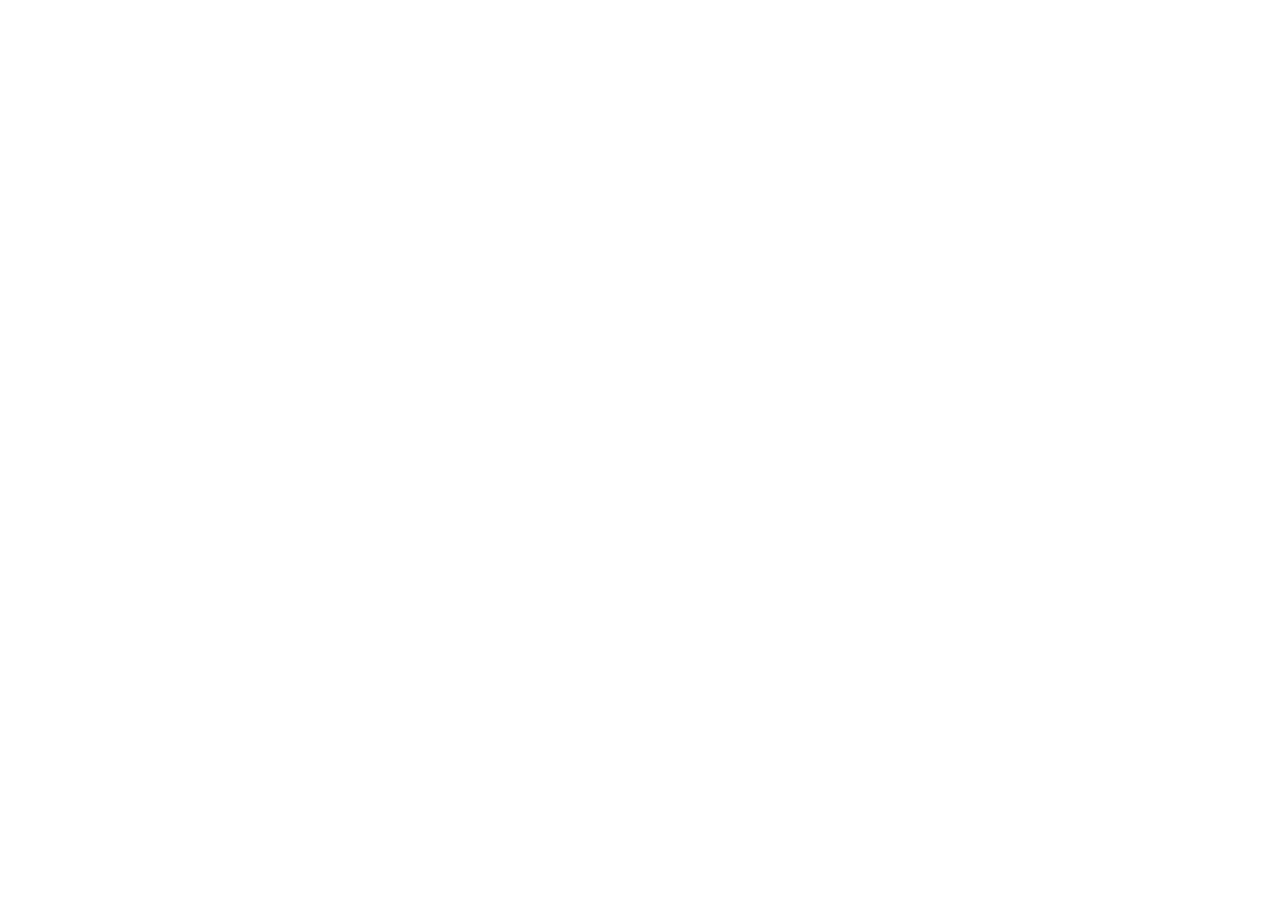
==== commit 5167733b: "Add files via upload" ====
--- a/index.html
+++ b/index.html
@@ -2,18 +2,18 @@
 <html lang="es">
   <head>
     <meta charset="UTF-8" />
-    <link rel="icon" type="image/png" href="/icon-192.png" />
+    <link rel="icon" type="image/png" href="/Proyecto-Rayan/icon-192.png" />
     <meta name="viewport" content="width=device-width, initial-scale=1.0" />
     <title>Rayan - Gestión Estudiantil</title>
-    <link rel="manifest" href="/manifest.json" />
+    <link rel="manifest" href="/Proyecto-Rayan/manifest.json" />
     <meta name="theme-color" content="#2563eb" />
     <meta name="apple-mobile-web-app-capable" content="yes" />
     <meta name="apple-mobile-web-app-status-bar-style" content="black-translucent" />
     <meta name="apple-mobile-web-app-title" content="Rayan" />
-    <link rel="apple-touch-icon" href="/icon-512.png" />
+    <link rel="apple-touch-icon" href="/Proyecto-Rayan/icon-512.png" />
     <meta name="description" content="Plataforma completa de gestión académica con horarios, tareas, calendario y más" />
-    <script type="module" crossorigin src="/index.js"></script>
-    <link rel="stylesheet" crossorigin href="/index.css">
+    <script type="module" crossorigin src="/Proyecto-Rayan/index.js"></script>
+    <link rel="stylesheet" crossorigin href="/Proyecto-Rayan/index.css">
   </head>
   <body>
     <div id="root"></div>
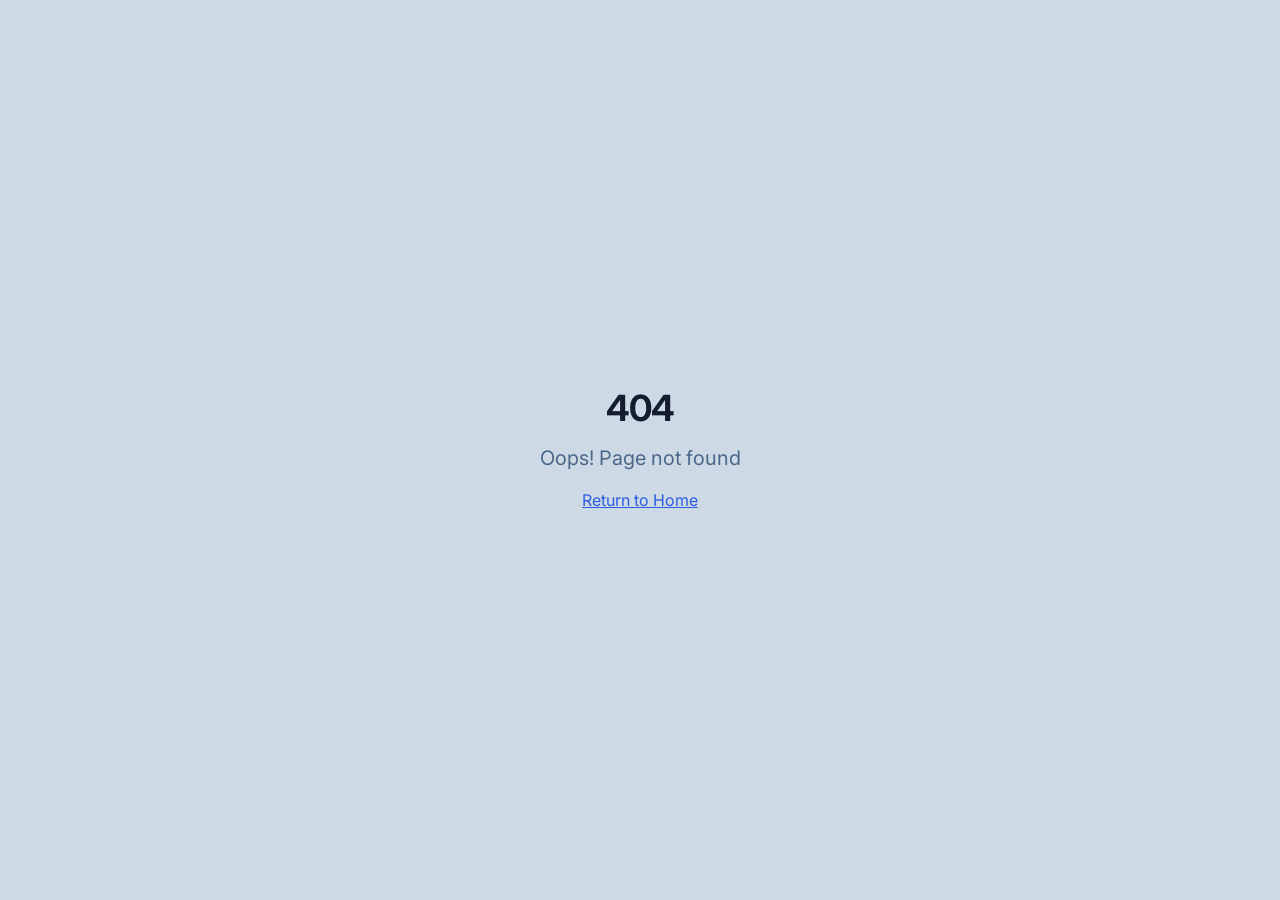
==== commit f6878e82: "Add files via upload" ====
--- a/index.html
+++ b/index.html
@@ -2,18 +2,18 @@
 <html lang="es">
   <head>
     <meta charset="UTF-8" />
-    <link rel="icon" type="image/png" href="/Proyecto-Rayan/icon-192.png" />
+    <link rel="icon" type="image/png" href="./icon-192.png" />
     <meta name="viewport" content="width=device-width, initial-scale=1.0" />
     <title>Rayan - Gestión Estudiantil</title>
-    <link rel="manifest" href="/Proyecto-Rayan/manifest.json" />
+    <link rel="manifest" href="./manifest.json" />
     <meta name="theme-color" content="#2563eb" />
     <meta name="apple-mobile-web-app-capable" content="yes" />
     <meta name="apple-mobile-web-app-status-bar-style" content="black-translucent" />
     <meta name="apple-mobile-web-app-title" content="Rayan" />
-    <link rel="apple-touch-icon" href="/Proyecto-Rayan/icon-512.png" />
+    <link rel="apple-touch-icon" href="./icon-512.png" />
     <meta name="description" content="Plataforma completa de gestión académica con horarios, tareas, calendario y más" />
-    <script type="module" crossorigin src="/Proyecto-Rayan/index.js"></script>
-    <link rel="stylesheet" crossorigin href="/Proyecto-Rayan/index.css">
+    <script type="module" crossorigin src="./index.js"></script>
+    <link rel="stylesheet" crossorigin href="./index.css">
   </head>
   <body>
     <div id="root"></div>
--- a/index.css
+++ b/index.css
@@ -0,0 +1 @@
+@import"https://fonts.googleapis.com/css2?family=Instrument+Serif:ital@0;1&family=Inter:wght@300;400;500;600;700;800&display=swap";*,:before,:after{--tw-border-spacing-x: 0;--tw-border-spacing-y: 0;--tw-translate-x: 0;--tw-translate-y: 0;--tw-rotate: 0;--tw-skew-x: 0;--tw-skew-y: 0;--tw-scale-x: 1;--tw-scale-y: 1;--tw-pan-x: ;--tw-pan-y: ;--tw-pinch-zoom: ;--tw-scroll-snap-strictness: proximity;--tw-gradient-from-position: ;--tw-gradient-via-position: ;--tw-gradient-to-position: ;--tw-ordinal: ;--tw-slashed-zero: ;--tw-numeric-figure: ;--tw-numeric-spacing: ;--tw-numeric-fraction: ;--tw-ring-inset: ;--tw-ring-offset-width: 0px;--tw-ring-offset-color: #fff;--tw-ring-color: rgb(59 130 246 / .5);--tw-ring-offset-shadow: 0 0 #0000;--tw-ring-shadow: 0 0 #0000;--tw-shadow: 0 0 #0000;--tw-shadow-colored: 0 0 #0000;--tw-blur: ;--tw-brightness: ;--tw-contrast: ;--tw-grayscale: ;--tw-hue-rotate: ;--tw-invert: ;--tw-saturate: ;--tw-sepia: ;--tw-drop-shadow: ;--tw-backdrop-blur: ;--tw-backdrop-brightness: ;--tw-backdrop-contrast: ;--tw-backdrop-grayscale: ;--tw-backdrop-hue-rotate: ;--tw-backdrop-invert: ;--tw-backdrop-opacity: ;--tw-backdrop-saturate: ;--tw-backdrop-sepia: ;--tw-contain-size: ;--tw-contain-layout: ;--tw-contain-paint: ;--tw-contain-style: }::backdrop{--tw-border-spacing-x: 0;--tw-border-spacing-y: 0;--tw-translate-x: 0;--tw-translate-y: 0;--tw-rotate: 0;--tw-skew-x: 0;--tw-skew-y: 0;--tw-scale-x: 1;--tw-scale-y: 1;--tw-pan-x: ;--tw-pan-y: ;--tw-pinch-zoom: ;--tw-scroll-snap-strictness: proximity;--tw-gradient-from-position: ;--tw-gradient-via-position: ;--tw-gradient-to-position: ;--tw-ordinal: ;--tw-slashed-zero: ;--tw-numeric-figure: ;--tw-numeric-spacing: ;--tw-numeric-fraction: ;--tw-ring-inset: ;--tw-ring-offset-width: 0px;--tw-ring-offset-color: #fff;--tw-ring-color: rgb(59 130 246 / .5);--tw-ring-offset-shadow: 0 0 #0000;--tw-ring-shadow: 0 0 #0000;--tw-shadow: 0 0 #0000;--tw-shadow-colored: 0 0 #0000;--tw-blur: ;--tw-brightness: ;--tw-contrast: ;--tw-grayscale: ;--tw-hue-rotate: ;--tw-invert: ;--tw-saturate: ;--tw-sepia: ;--tw-drop-shadow: ;--tw-backdrop-blur: ;--tw-backdrop-brightness: ;--tw-backdrop-contrast: ;--tw-backdrop-grayscale: ;--tw-backdrop-hue-rotate: ;--tw-backdrop-invert: ;--tw-backdrop-opacity: ;--tw-backdrop-saturate: ;--tw-backdrop-sepia: ;--tw-contain-size: ;--tw-contain-layout: ;--tw-contain-paint: ;--tw-contain-style: }*,:before,:after{box-sizing:border-box;border-width:0;border-style:solid;border-color:#e5e7eb}:before,:after{--tw-content: ""}html,:host{line-height:1.5;-webkit-text-size-adjust:100%;-moz-tab-size:4;-o-tab-size:4;tab-size:4;font-family:Inter,-apple-system,BlinkMacSystemFont,Segoe UI,sans-serif;font-feature-settings:normal;font-variation-settings:normal;-webkit-tap-highlight-color:transparent}body{margin:0;line-height:inherit}hr{height:0;color:inherit;border-top-width:1px}abbr:where([title]){-webkit-text-decoration:underline dotted;text-decoration:underline dotted}h1,h2,h3,h4,h5,h6{font-size:inherit;font-weight:inherit}a{color:inherit;text-decoration:inherit}b,strong{font-weight:bolder}code,kbd,samp,pre{font-family:ui-monospace,SFMono-Regular,Menlo,Monaco,Consolas,Liberation Mono,Courier New,monospace;font-feature-settings:normal;font-variation-settings:normal;font-size:1em}small{font-size:80%}sub,sup{font-size:75%;line-height:0;position:relative;vertical-align:baseline}sub{bottom:-.25em}sup{top:-.5em}table{text-indent:0;border-color:inherit;border-collapse:collapse}button,input,optgroup,select,textarea{font-family:inherit;font-feature-settings:inherit;font-variation-settings:inherit;font-size:100%;font-weight:inherit;line-height:inherit;letter-spacing:inherit;color:inherit;margin:0;padding:0}button,select{text-transform:none}button,input:where([type=button]),input:where([type=reset]),input:where([type=submit]){-webkit-appearance:button;background-color:transparent;background-image:none}:-moz-focusring{outline:auto}:-moz-ui-invalid{box-shadow:none}progress{vertical-align:baseline}::-webkit-inner-spin-button,::-webkit-outer-spin-button{height:auto}[type=search]{-webkit-appearance:textfield;outline-offset:-2px}::-webkit-search-decoration{-webkit-appearance:none}::-webkit-file-upload-button{-webkit-appearance:button;font:inherit}summary{display:list-item}blockquote,dl,dd,h1,h2,h3,h4,h5,h6,hr,figure,p,pre{margin:0}fieldset{margin:0;padding:0}legend{padding:0}ol,ul,menu{list-style:none;margin:0;padding:0}dialog{padding:0}textarea{resize:vertical}input::-moz-placeholder,textarea::-moz-placeholder{opacity:1;color:#9ca3af}input::placeholder,textarea::placeholder{opacity:1;color:#9ca3af}button,[role=button]{cursor:pointer}:disabled{cursor:default}img,svg,video,canvas,audio,iframe,embed,object{display:block;vertical-align:middle}img,video{max-width:100%;height:auto}[hidden]:where(:not([hidden=until-found])){display:none}:root{--font-sans: "Inter", -apple-system, BlinkMacSystemFont, "Segoe UI", sans-serif;--font-serif: "Instrument Serif", Georgia, serif;--background: 214 95% 93%;--foreground: 220 40% 13%;--card: 0 0% 100%;--card-foreground: 220 40% 13%;--popover: 0 0% 100%;--popover-foreground: 220 40% 13%;--primary: 224 76% 53%;--primary-foreground: 0 0% 100%;--secondary: 0 0% 100%;--secondary-foreground: 220 30% 40%;--muted: 210 30% 85%;--muted-foreground: 213 30% 42%;--accent: 197 92% 61%;--accent-foreground: 220 40% 13%;--destructive: 0 84% 60%;--destructive-foreground: 0 0% 100%;--success: 160 64% 43%;--success-foreground: 0 0% 100%;--warning: 37 91% 55%;--warning-foreground: 0 0% 100%;--info: 197 92% 61%;--info-foreground: 0 0% 100%;--border: 0 0% 100%;--input: 0 0% 100%;--ring: 224 76% 53%;--radius: .875rem;--sidebar-background: 0 0% 100%;--sidebar-foreground: 213 30% 42%;--sidebar-primary: 224 76% 53%;--sidebar-primary-foreground: 0 0% 100%;--sidebar-accent: 224 76% 53%;--sidebar-accent-foreground: 224 76% 53%;--sidebar-border: 0 0% 100%;--sidebar-ring: 224 76% 53%;--glass-bg: rgba(255, 255, 255, .55);--glass-border: rgba(255, 255, 255, .75);--glass-shadow: rgba(56, 139, 253, .12);--gradient-primary: linear-gradient(135deg, hsl(224 76% 53%), hsl(197 92% 61%));--gradient-accent: linear-gradient(135deg, hsl(224 76% 53% / .15), hsl(197 92% 61% / .1));--shadow-glass: 0 4px 16px rgba(56, 139, 253, .12);--shadow-glass-hover: 0 8px 24px rgba(56, 139, 253, .18);--shadow-card: 0 2px 12px rgba(56, 139, 253, .08)}*{border-color:hsl(var(--border))}body{color:hsl(var(--foreground));font-family:var(--font-sans);-webkit-font-smoothing:antialiased;-moz-osx-font-smoothing:grayscale;background:#dcebfe;background-image:radial-gradient(at 20% 80%,#7dd3fc 0px,transparent 50%),radial-gradient(at 80% 20%,#38bdf8 0px,transparent 50%),radial-gradient(at 50% 50%,#bae6fd 0px,transparent 50%);min-height:100vh}h1,h2,h3,h4,h5,h6{font-weight:600;color:hsl(var(--foreground));letter-spacing:-.025em}::-webkit-scrollbar{width:4px;height:4px}::-webkit-scrollbar-track{background:transparent}::-webkit-scrollbar-thumb{background:#2563eb26;border-radius:10px}::-webkit-scrollbar-thumb:hover{background:#2563eb40}.container{width:100%;margin-right:auto;margin-left:auto;padding-right:2rem;padding-left:2rem}@media (min-width: 1400px){.container{max-width:1400px}}.glass-card{background:var(--glass-bg);border:1px solid var(--glass-border);border-radius:1rem;backdrop-filter:blur(16px);-webkit-backdrop-filter:blur(16px);box-shadow:var(--shadow-glass)}.glass-card-hover{background:var(--glass-bg);border:1px solid var(--glass-border);border-radius:1rem;transition-property:all;transition-timing-function:cubic-bezier(.4,0,.2,1);transition-duration:.3s;animation-duration:.3s;backdrop-filter:blur(16px);-webkit-backdrop-filter:blur(16px);box-shadow:var(--shadow-glass)}.glass-card-hover:hover{box-shadow:var(--shadow-glass-hover);transform:translateY(-2px)}.stat-card{background:var(--glass-bg);border:1px solid var(--glass-border);border-radius:1rem;padding:1rem;transition-property:all;transition-timing-function:cubic-bezier(.4,0,.2,1);transition-duration:.3s;animation-duration:.3s;backdrop-filter:blur(16px);-webkit-backdrop-filter:blur(16px);box-shadow:var(--shadow-glass)}.stat-card:hover{box-shadow:var(--shadow-glass-hover);transform:translateY(-2px)}.page-header{font-family:var(--font-serif);font-size:1.875rem;line-height:2.25rem;font-weight:400;color:hsl(var(--foreground))}@media (min-width: 768px){.page-header{font-size:2.25rem;line-height:2.5rem}}.page-header{letter-spacing:-.02em;line-height:1.1}.page-subtitle{margin-top:.25rem;font-size:.875rem;line-height:1.25rem;color:hsl(var(--muted-foreground))}.section-label{font-size:.68rem;font-weight:600;text-transform:uppercase;letter-spacing:.14em;color:hsl(var(--muted-foreground))}.input-premium{background:var(--glass-bg);border:1px solid var(--glass-border);border-radius:.75rem;padding:.75rem 1rem;font-size:.875rem;line-height:1.25rem;color:hsl(var(--foreground));transition-property:all;transition-timing-function:cubic-bezier(.4,0,.2,1);transition-duration:.2s;animation-duration:.2s}.input-premium::-moz-placeholder{color:hsl(var(--muted-foreground) / .6)}.input-premium::placeholder{color:hsl(var(--muted-foreground) / .6)}.input-premium{-webkit-backdrop-filter:blur(12px);backdrop-filter:blur(12px)}.input-premium:focus{outline:2px solid transparent;outline-offset:2px;border-color:#2c5de266;box-shadow:0 0 0 3px #2c5de21a}.btn-primary{position:relative;overflow:hidden;border-radius:.75rem;padding:.75rem 1.25rem;font-size:.875rem;line-height:1.25rem;font-weight:600;--tw-text-opacity: 1;color:rgb(255 255 255 / var(--tw-text-opacity, 1));transition-property:all;transition-timing-function:cubic-bezier(.4,0,.2,1);transition-duration:.3s;animation-duration:.3s;background:var(--gradient-primary);box-shadow:0 8px 24px #2563eb4d}.btn-primary:hover{--tw-brightness: brightness(1.1);filter:var(--tw-blur) var(--tw-brightness) var(--tw-contrast) var(--tw-grayscale) var(--tw-hue-rotate) var(--tw-invert) var(--tw-saturate) var(--tw-sepia) var(--tw-drop-shadow);box-shadow:0 12px 32px #2563eb66;transform:scale(1.02)}.badge-glow{display:inline-flex;align-items:center;gap:.375rem;border-radius:9999px;padding:.25rem .625rem;font-size:.75rem;line-height:1rem;font-weight:500;background:#2c5de21a;color:#2c5de2}.progress-bar{height:.25rem;overflow:hidden;border-radius:9999px;background:#2c5de21a}.progress-fill{height:100%;border-radius:9999px;background:var(--gradient-primary);transition:width .8s ease}.sr-only{position:absolute;width:1px;height:1px;padding:0;margin:-1px;overflow:hidden;clip:rect(0,0,0,0);white-space:nowrap;border-width:0}.pointer-events-none{pointer-events:none}.pointer-events-auto{pointer-events:auto}.visible{visibility:visible}.invisible{visibility:hidden}.fixed{position:fixed}.absolute{position:absolute}.relative{position:relative}.inset-0{top:0;right:0;bottom:0;left:0}.inset-x-0{left:0;right:0}.inset-y-0{top:0;bottom:0}.-bottom-12{bottom:-3rem}.-left-12{left:-3rem}.-right-12{right:-3rem}.-top-12{top:-3rem}.bottom-0{bottom:0}.bottom-1{bottom:.25rem}.bottom-24{bottom:6rem}.left-0{left:0}.left-1{left:.25rem}.left-1\/2{left:50%}.left-2{left:.5rem}.left-\[50\%\]{left:50%}.right-0{right:0}.right-1{right:.25rem}.right-2{right:.5rem}.right-3{right:.75rem}.right-4{right:1rem}.right-5{right:1.25rem}.top-0{top:0}.top-1{top:.25rem}.top-1\.5{top:.375rem}.top-1\/2{top:50%}.top-2{top:.5rem}.top-3\.5{top:.875rem}.top-4{top:1rem}.top-\[1px\]{top:1px}.top-\[50\%\]{top:50%}.top-\[60\%\]{top:60%}.top-full{top:100%}.z-10{z-index:10}.z-20{z-index:20}.z-40{z-index:40}.z-50{z-index:50}.z-\[100\]{z-index:100}.z-\[1\]{z-index:1}.-mx-1{margin-left:-.25rem;margin-right:-.25rem}.-mx-5{margin-left:-1.25rem;margin-right:-1.25rem}.mx-2{margin-left:.5rem;margin-right:.5rem}.mx-3\.5{margin-left:.875rem;margin-right:.875rem}.mx-auto{margin-left:auto;margin-right:auto}.my-0\.5{margin-top:.125rem;margin-bottom:.125rem}.my-1{margin-top:.25rem;margin-bottom:.25rem}.-ml-4{margin-left:-1rem}.-mt-4{margin-top:-1rem}.mb-0\.5{margin-bottom:.125rem}.mb-1{margin-bottom:.25rem}.mb-1\.5{margin-bottom:.375rem}.mb-2{margin-bottom:.5rem}.mb-2\.5{margin-bottom:.625rem}.mb-3{margin-bottom:.75rem}.mb-4{margin-bottom:1rem}.mb-5{margin-bottom:1.25rem}.mb-6{margin-bottom:1.5rem}.mb-7{margin-bottom:1.75rem}.ml-1{margin-left:.25rem}.ml-auto{margin-left:auto}.mr-2{margin-right:.5rem}.mt-0\.5{margin-top:.125rem}.mt-1{margin-top:.25rem}.mt-1\.5{margin-top:.375rem}.mt-2{margin-top:.5rem}.mt-24{margin-top:6rem}.mt-3{margin-top:.75rem}.mt-4{margin-top:1rem}.mt-5{margin-top:1.25rem}.mt-7{margin-top:1.75rem}.mt-auto{margin-top:auto}.block{display:block}.inline{display:inline}.flex{display:flex}.inline-flex{display:inline-flex}.table{display:table}.grid{display:grid}.hidden{display:none}.aspect-square{aspect-ratio:1 / 1}.aspect-video{aspect-ratio:16 / 9}.size-4{width:1rem;height:1rem}.h-1{height:.25rem}.h-1\.5{height:.375rem}.h-10{height:2.5rem}.h-11{height:2.75rem}.h-12{height:3rem}.h-14{height:3.5rem}.h-2{height:.5rem}.h-2\.5{height:.625rem}.h-20{height:5rem}.h-3{height:.75rem}.h-3\.5{height:.875rem}.h-4{height:1rem}.h-5{height:1.25rem}.h-6{height:1.5rem}.h-7{height:1.75rem}.h-8{height:2rem}.h-9{height:2.25rem}.h-\[18px\]{height:18px}.h-\[1px\]{height:1px}.h-\[22px\]{height:22px}.h-\[52px\]{height:52px}.h-\[var\(--radix-navigation-menu-viewport-height\)\]{height:var(--radix-navigation-menu-viewport-height)}.h-\[var\(--radix-select-trigger-height\)\]{height:var(--radix-select-trigger-height)}.h-auto{height:auto}.h-full{height:100%}.h-px{height:1px}.h-svh{height:100svh}.max-h-96{max-height:24rem}.max-h-\[300px\]{max-height:300px}.max-h-screen{max-height:100vh}.min-h-0{min-height:0px}.min-h-\[80px\]{min-height:80px}.min-h-screen{min-height:100vh}.min-h-svh{min-height:100svh}.w-0{width:0px}.w-1{width:.25rem}.w-10{width:2.5rem}.w-11{width:2.75rem}.w-12{width:3rem}.w-14{width:3.5rem}.w-2{width:.5rem}.w-2\.5{width:.625rem}.w-20{width:5rem}.w-3{width:.75rem}.w-3\.5{width:.875rem}.w-3\/4{width:75%}.w-4{width:1rem}.w-5{width:1.25rem}.w-6{width:1.5rem}.w-64{width:16rem}.w-7{width:1.75rem}.w-72{width:18rem}.w-8{width:2rem}.w-9{width:2.25rem}.w-\[--sidebar-width\]{width:var(--sidebar-width)}.w-\[100px\]{width:100px}.w-\[140px\]{width:140px}.w-\[18px\]{width:18px}.w-\[1px\]{width:1px}.w-\[22px\]{width:22px}.w-\[52px\]{width:52px}.w-auto{width:auto}.w-full{width:100%}.w-max{width:-moz-max-content;width:max-content}.w-px{width:1px}.min-w-0{min-width:0px}.min-w-5{min-width:1.25rem}.min-w-\[12rem\]{min-width:12rem}.min-w-\[380px\]{min-width:380px}.min-w-\[8rem\]{min-width:8rem}.min-w-\[var\(--radix-select-trigger-width\)\]{min-width:var(--radix-select-trigger-width)}.max-w-\[--skeleton-width\]{max-width:var(--skeleton-width)}.max-w-\[360px\]{max-width:360px}.max-w-lg{max-width:32rem}.max-w-max{max-width:-moz-max-content;max-width:max-content}.max-w-xs{max-width:20rem}.flex-1{flex:1 1 0%}.flex-shrink-0,.shrink-0{flex-shrink:0}.grow{flex-grow:1}.grow-0{flex-grow:0}.basis-full{flex-basis:100%}.caption-bottom{caption-side:bottom}.border-collapse{border-collapse:collapse}.-translate-x-1\/2{--tw-translate-x: -50%;transform:translate(var(--tw-translate-x),var(--tw-translate-y)) rotate(var(--tw-rotate)) skew(var(--tw-skew-x)) skewY(var(--tw-skew-y)) scaleX(var(--tw-scale-x)) scaleY(var(--tw-scale-y))}.-translate-x-px{--tw-translate-x: -1px;transform:translate(var(--tw-translate-x),var(--tw-translate-y)) rotate(var(--tw-rotate)) skew(var(--tw-skew-x)) skewY(var(--tw-skew-y)) scaleX(var(--tw-scale-x)) scaleY(var(--tw-scale-y))}.-translate-y-1\/2{--tw-translate-y: -50%;transform:translate(var(--tw-translate-x),var(--tw-translate-y)) rotate(var(--tw-rotate)) skew(var(--tw-skew-x)) skewY(var(--tw-skew-y)) scaleX(var(--tw-scale-x)) scaleY(var(--tw-scale-y))}.translate-x-\[-50\%\]{--tw-translate-x: -50%;transform:translate(var(--tw-translate-x),var(--tw-translate-y)) rotate(var(--tw-rotate)) skew(var(--tw-skew-x)) skewY(var(--tw-skew-y)) scaleX(var(--tw-scale-x)) scaleY(var(--tw-scale-y))}.translate-x-px{--tw-translate-x: 1px;transform:translate(var(--tw-translate-x),var(--tw-translate-y)) rotate(var(--tw-rotate)) skew(var(--tw-skew-x)) skewY(var(--tw-skew-y)) scaleX(var(--tw-scale-x)) scaleY(var(--tw-scale-y))}.translate-y-\[-50\%\]{--tw-translate-y: -50%;transform:translate(var(--tw-translate-x),var(--tw-translate-y)) rotate(var(--tw-rotate)) skew(var(--tw-skew-x)) skewY(var(--tw-skew-y)) scaleX(var(--tw-scale-x)) scaleY(var(--tw-scale-y))}.rotate-45{--tw-rotate: 45deg;transform:translate(var(--tw-translate-x),var(--tw-translate-y)) rotate(var(--tw-rotate)) skew(var(--tw-skew-x)) skewY(var(--tw-skew-y)) scaleX(var(--tw-scale-x)) scaleY(var(--tw-scale-y))}.rotate-90{--tw-rotate: 90deg;transform:translate(var(--tw-translate-x),var(--tw-translate-y)) rotate(var(--tw-rotate)) skew(var(--tw-skew-x)) skewY(var(--tw-skew-y)) scaleX(var(--tw-scale-x)) scaleY(var(--tw-scale-y))}.scale-110{--tw-scale-x: 1.1;--tw-scale-y: 1.1;transform:translate(var(--tw-translate-x),var(--tw-translate-y)) rotate(var(--tw-rotate)) skew(var(--tw-skew-x)) skewY(var(--tw-skew-y)) scaleX(var(--tw-scale-x)) scaleY(var(--tw-scale-y))}.scale-125{--tw-scale-x: 1.25;--tw-scale-y: 1.25;transform:translate(var(--tw-translate-x),var(--tw-translate-y)) rotate(var(--tw-rotate)) skew(var(--tw-skew-x)) skewY(var(--tw-skew-y)) scaleX(var(--tw-scale-x)) scaleY(var(--tw-scale-y))}.transform{transform:translate(var(--tw-translate-x),var(--tw-translate-y)) rotate(var(--tw-rotate)) skew(var(--tw-skew-x)) skewY(var(--tw-skew-y)) scaleX(var(--tw-scale-x)) scaleY(var(--tw-scale-y))}@keyframes pulse{50%{opacity:.5}}.animate-pulse{animation:pulse 2s cubic-bezier(.4,0,.6,1) infinite}@keyframes spin{to{transform:rotate(360deg)}}.animate-spin{animation:spin 1s linear infinite}.cursor-default{cursor:default}.cursor-pointer{cursor:pointer}.touch-none{touch-action:none}.select-none{-webkit-user-select:none;-moz-user-select:none;user-select:none}.resize-none{resize:none}.list-none{list-style-type:none}.grid-cols-1{grid-template-columns:repeat(1,minmax(0,1fr))}.grid-cols-2{grid-template-columns:repeat(2,minmax(0,1fr))}.grid-cols-3{grid-template-columns:repeat(3,minmax(0,1fr))}.grid-cols-4{grid-template-columns:repeat(4,minmax(0,1fr))}.grid-cols-7{grid-template-columns:repeat(7,minmax(0,1fr))}.flex-row{flex-direction:row}.flex-col{flex-direction:column}.flex-col-reverse{flex-direction:column-reverse}.flex-wrap{flex-wrap:wrap}.items-start{align-items:flex-start}.items-end{align-items:flex-end}.items-center{align-items:center}.items-stretch{align-items:stretch}.justify-center{justify-content:center}.justify-between{justify-content:space-between}.justify-around{justify-content:space-around}.gap-1{gap:.25rem}.gap-1\.5{gap:.375rem}.gap-2{gap:.5rem}.gap-2\.5{gap:.625rem}.gap-3{gap:.75rem}.gap-4{gap:1rem}.gap-5{gap:1.25rem}.gap-6{gap:1.5rem}.space-x-1>:not([hidden])~:not([hidden]){--tw-space-x-reverse: 0;margin-right:calc(.25rem * var(--tw-space-x-reverse));margin-left:calc(.25rem * calc(1 - var(--tw-space-x-reverse)))}.space-x-4>:not([hidden])~:not([hidden]){--tw-space-x-reverse: 0;margin-right:calc(1rem * var(--tw-space-x-reverse));margin-left:calc(1rem * calc(1 - var(--tw-space-x-reverse)))}.space-y-1>:not([hidden])~:not([hidden]){--tw-space-y-reverse: 0;margin-top:calc(.25rem * calc(1 - var(--tw-space-y-reverse)));margin-bottom:calc(.25rem * var(--tw-space-y-reverse))}.space-y-1\.5>:not([hidden])~:not([hidden]){--tw-space-y-reverse: 0;margin-top:calc(.375rem * calc(1 - var(--tw-space-y-reverse)));margin-bottom:calc(.375rem * var(--tw-space-y-reverse))}.space-y-2>:not([hidden])~:not([hidden]){--tw-space-y-reverse: 0;margin-top:calc(.5rem * calc(1 - var(--tw-space-y-reverse)));margin-bottom:calc(.5rem * var(--tw-space-y-reverse))}.space-y-2\.5>:not([hidden])~:not([hidden]){--tw-space-y-reverse: 0;margin-top:calc(.625rem * calc(1 - var(--tw-space-y-reverse)));margin-bottom:calc(.625rem * var(--tw-space-y-reverse))}.space-y-3>:not([hidden])~:not([hidden]){--tw-space-y-reverse: 0;margin-top:calc(.75rem * calc(1 - var(--tw-space-y-reverse)));margin-bottom:calc(.75rem * var(--tw-space-y-reverse))}.space-y-4>:not([hidden])~:not([hidden]){--tw-space-y-reverse: 0;margin-top:calc(1rem * calc(1 - var(--tw-space-y-reverse)));margin-bottom:calc(1rem * var(--tw-space-y-reverse))}.space-y-5>:not([hidden])~:not([hidden]){--tw-space-y-reverse: 0;margin-top:calc(1.25rem * calc(1 - var(--tw-space-y-reverse)));margin-bottom:calc(1.25rem * var(--tw-space-y-reverse))}.space-y-6>:not([hidden])~:not([hidden]){--tw-space-y-reverse: 0;margin-top:calc(1.5rem * calc(1 - var(--tw-space-y-reverse)));margin-bottom:calc(1.5rem * var(--tw-space-y-reverse))}.divide-y>:not([hidden])~:not([hidden]){--tw-divide-y-reverse: 0;border-top-width:calc(1px * calc(1 - var(--tw-divide-y-reverse)));border-bottom-width:calc(1px * var(--tw-divide-y-reverse))}.divide-white\/30>:not([hidden])~:not([hidden]){border-color:#ffffff4d}.overflow-auto{overflow:auto}.overflow-hidden{overflow:hidden}.overflow-x-auto{overflow-x:auto}.overflow-y-auto{overflow-y:auto}.overflow-x-hidden{overflow-x:hidden}.truncate{overflow:hidden;text-overflow:ellipsis;white-space:nowrap}.whitespace-nowrap{white-space:nowrap}.break-words{overflow-wrap:break-word}.\!rounded-2xl{border-radius:1rem!important}.rounded{border-radius:.25rem}.rounded-2xl{border-radius:1rem}.rounded-\[2px\]{border-radius:2px}.rounded-\[inherit\]{border-radius:inherit}.rounded-full{border-radius:9999px}.rounded-lg{border-radius:var(--radius)}.rounded-md{border-radius:calc(var(--radius) - 2px)}.rounded-sm{border-radius:calc(var(--radius) - 4px)}.rounded-xl{border-radius:.75rem}.rounded-t-\[10px\]{border-top-left-radius:10px;border-top-right-radius:10px}.rounded-tl-sm{border-top-left-radius:calc(var(--radius) - 4px)}.border{border-width:1px}.border-2{border-width:2px}.border-\[1\.5px\]{border-width:1.5px}.border-y{border-top-width:1px;border-bottom-width:1px}.border-b{border-bottom-width:1px}.border-l{border-left-width:1px}.border-r{border-right-width:1px}.border-t{border-top-width:1px}.border-dashed{border-style:dashed}.\!border-primary\/30{border-color:hsl(var(--primary) / .3)!important}.\!border-primary\/50{border-color:hsl(var(--primary) / .5)!important}.border-\[--color-border\]{border-color:var(--color-border)}.border-black\/10{border-color:#0000001a}.border-border\/50{border-color:hsl(var(--border) / .5)}.border-destructive{border-color:hsl(var(--destructive))}.border-destructive\/50{border-color:hsl(var(--destructive) / .5)}.border-foreground\/40{border-color:hsl(var(--foreground) / .4)}.border-input{border-color:hsl(var(--input))}.border-muted-foreground\/30{border-color:hsl(var(--muted-foreground) / .3)}.border-primary{border-color:hsl(var(--primary))}.border-sidebar-border{border-color:hsl(var(--sidebar-border))}.border-transparent{border-color:transparent}.border-white{--tw-border-opacity: 1;border-color:rgb(255 255 255 / var(--tw-border-opacity, 1))}.border-l-transparent{border-left-color:transparent}.border-t-transparent{border-top-color:transparent}.bg-\[--color-bg\]{background-color:var(--color-bg)}.bg-accent{background-color:hsl(var(--accent))}.bg-background{background-color:hsl(var(--background))}.bg-black\/20{background-color:#0003}.bg-black\/30{background-color:#0000004d}.bg-black\/80{background-color:#000c}.bg-border{background-color:hsl(var(--border))}.bg-card{background-color:hsl(var(--card))}.bg-destructive{background-color:hsl(var(--destructive))}.bg-destructive\/10{background-color:hsl(var(--destructive) / .1)}.bg-foreground{background-color:hsl(var(--foreground))}.bg-muted{background-color:hsl(var(--muted))}.bg-muted-foreground\/20{background-color:hsl(var(--muted-foreground) / .2)}.bg-muted-foreground\/30{background-color:hsl(var(--muted-foreground) / .3)}.bg-muted\/50{background-color:hsl(var(--muted) / .5)}.bg-popover{background-color:hsl(var(--popover))}.bg-primary{background-color:hsl(var(--primary))}.bg-primary\/10{background-color:hsl(var(--primary) / .1)}.bg-secondary{background-color:hsl(var(--secondary))}.bg-sidebar{background-color:hsl(var(--sidebar-background))}.bg-sidebar-border{background-color:hsl(var(--sidebar-border))}.bg-success{background-color:hsl(var(--success))}.bg-transparent{background-color:transparent}.bg-warning{background-color:hsl(var(--warning))}.fill-current{fill:currentColor}.object-cover{-o-object-fit:cover;object-fit:cover}.\!p-0{padding:0!important}.p-0{padding:0}.p-0\.5{padding:.125rem}.p-1{padding:.25rem}.p-1\.5{padding:.375rem}.p-2{padding:.5rem}.p-3{padding:.75rem}.p-3\.5{padding:.875rem}.p-4{padding:1rem}.p-5{padding:1.25rem}.p-6{padding:1.5rem}.p-8{padding:2rem}.p-\[1px\]{padding:1px}.\!px-4{padding-left:1rem!important;padding-right:1rem!important}.\!py-2\.5{padding-top:.625rem!important;padding-bottom:.625rem!important}.px-1{padding-left:.25rem;padding-right:.25rem}.px-2{padding-left:.5rem;padding-right:.5rem}.px-2\.5{padding-left:.625rem;padding-right:.625rem}.px-3{padding-left:.75rem;padding-right:.75rem}.px-3\.5{padding-left:.875rem;padding-right:.875rem}.px-4{padding-left:1rem;padding-right:1rem}.px-5{padding-left:1.25rem;padding-right:1.25rem}.px-6{padding-left:1.5rem;padding-right:1.5rem}.px-8{padding-left:2rem;padding-right:2rem}.py-0\.5{padding-top:.125rem;padding-bottom:.125rem}.py-1{padding-top:.25rem;padding-bottom:.25rem}.py-1\.5{padding-top:.375rem;padding-bottom:.375rem}.py-14{padding-top:3.5rem;padding-bottom:3.5rem}.py-16{padding-top:4rem;padding-bottom:4rem}.py-2{padding-top:.5rem;padding-bottom:.5rem}.py-2\.5{padding-top:.625rem;padding-bottom:.625rem}.py-3{padding-top:.75rem;padding-bottom:.75rem}.py-4{padding-top:1rem;padding-bottom:1rem}.py-5{padding-top:1.25rem;padding-bottom:1.25rem}.py-6{padding-top:1.5rem;padding-bottom:1.5rem}.pb-1{padding-bottom:.25rem}.pb-24{padding-bottom:6rem}.pb-3{padding-bottom:.75rem}.pb-4{padding-bottom:1rem}.pb-5{padding-bottom:1.25rem}.pb-6{padding-bottom:1.5rem}.pb-7{padding-bottom:1.75rem}.pl-2\.5{padding-left:.625rem}.pl-4{padding-left:1rem}.pl-8{padding-left:2rem}.pr-2{padding-right:.5rem}.pr-2\.5{padding-right:.625rem}.pr-8{padding-right:2rem}.pt-0{padding-top:0}.pt-1{padding-top:.25rem}.pt-2{padding-top:.5rem}.pt-3{padding-top:.75rem}.pt-4{padding-top:1rem}.pt-5{padding-top:1.25rem}.text-left{text-align:left}.text-center{text-align:center}.align-middle{vertical-align:middle}.font-mono{font-family:ui-monospace,SFMono-Regular,Menlo,Monaco,Consolas,Liberation Mono,Courier New,monospace}.font-serif{font-family:Instrument Serif,Georgia,serif}.text-2xl{font-size:1.5rem;line-height:2rem}.text-3xl{font-size:1.875rem;line-height:2.25rem}.text-4xl{font-size:2.25rem;line-height:2.5rem}.text-5xl{font-size:3rem;line-height:1}.text-\[0\.55rem\]{font-size:.55rem}.text-\[0\.58rem\]{font-size:.58rem}.text-\[0\.65rem\]{font-size:.65rem}.text-\[0\.68rem\]{font-size:.68rem}.text-\[0\.6rem\]{font-size:.6rem}.text-\[0\.72rem\]{font-size:.72rem}.text-\[0\.88rem\]{font-size:.88rem}.text-\[0\.8rem\]{font-size:.8rem}.text-\[1\.9rem\]{font-size:1.9rem}.text-\[10px\]{font-size:10px}.text-\[11px\]{font-size:11px}.text-\[2rem\]{font-size:2rem}.text-base{font-size:1rem;line-height:1.5rem}.text-lg{font-size:1.125rem;line-height:1.75rem}.text-sm{font-size:.875rem;line-height:1.25rem}.text-xl{font-size:1.25rem;line-height:1.75rem}.text-xs{font-size:.75rem;line-height:1rem}.font-bold{font-weight:700}.font-medium{font-weight:500}.font-normal{font-weight:400}.font-semibold{font-weight:600}.uppercase{text-transform:uppercase}.capitalize{text-transform:capitalize}.italic{font-style:italic}.tabular-nums{--tw-numeric-spacing: tabular-nums;font-variant-numeric:var(--tw-ordinal) var(--tw-slashed-zero) var(--tw-numeric-figure) var(--tw-numeric-spacing) var(--tw-numeric-fraction)}.leading-\[1\.1\]{line-height:1.1}.leading-\[1\.3\]{line-height:1.3}.leading-none{line-height:1}.leading-relaxed{line-height:1.625}.leading-tight{line-height:1.25}.tracking-\[-0\.02em\]{letter-spacing:-.02em}.tracking-\[0\.06em\]{letter-spacing:.06em}.tracking-\[0\.08em\]{letter-spacing:.08em}.tracking-\[0\.15em\]{letter-spacing:.15em}.tracking-\[0\.1em\]{letter-spacing:.1em}.tracking-tight{letter-spacing:-.025em}.tracking-wider{letter-spacing:.05em}.tracking-widest{letter-spacing:.1em}.text-accent-foreground{color:hsl(var(--accent-foreground))}.text-card-foreground{color:hsl(var(--card-foreground))}.text-current{color:currentColor}.text-destructive{color:hsl(var(--destructive))}.text-destructive-foreground{color:hsl(var(--destructive-foreground))}.text-foreground{color:hsl(var(--foreground))}.text-foreground\/50{color:hsl(var(--foreground) / .5)}.text-muted-foreground{color:hsl(var(--muted-foreground))}.text-muted-foreground\/30{color:hsl(var(--muted-foreground) / .3)}.text-muted-foreground\/50{color:hsl(var(--muted-foreground) / .5)}.text-muted-foreground\/60{color:hsl(var(--muted-foreground) / .6)}.text-popover-foreground{color:hsl(var(--popover-foreground))}.text-primary{color:hsl(var(--primary))}.text-primary-foreground{color:hsl(var(--primary-foreground))}.text-secondary-foreground{color:hsl(var(--secondary-foreground))}.text-sidebar-foreground{color:hsl(var(--sidebar-foreground))}.text-sidebar-foreground\/70{color:hsl(var(--sidebar-foreground) / .7)}.text-success{color:hsl(var(--success))}.text-warning{color:hsl(var(--warning))}.text-white{--tw-text-opacity: 1;color:rgb(255 255 255 / var(--tw-text-opacity, 1))}.underline{text-decoration-line:underline}.line-through{text-decoration-line:line-through}.underline-offset-4{text-underline-offset:4px}.opacity-0{opacity:0}.opacity-50{opacity:.5}.opacity-60{opacity:.6}.opacity-70{opacity:.7}.opacity-90{opacity:.9}.shadow-\[0_0_0_1px_hsl\(var\(--sidebar-border\)\)\]{--tw-shadow: 0 0 0 1px hsl(var(--sidebar-border));--tw-shadow-colored: 0 0 0 1px var(--tw-shadow-color);box-shadow:var(--tw-ring-offset-shadow, 0 0 #0000),var(--tw-ring-shadow, 0 0 #0000),var(--tw-shadow)}.shadow-lg{--tw-shadow: 0 10px 15px -3px rgb(0 0 0 / .1), 0 4px 6px -4px rgb(0 0 0 / .1);--tw-shadow-colored: 0 10px 15px -3px var(--tw-shadow-color), 0 4px 6px -4px var(--tw-shadow-color);box-shadow:var(--tw-ring-offset-shadow, 0 0 #0000),var(--tw-ring-shadow, 0 0 #0000),var(--tw-shadow)}.shadow-md{--tw-shadow: 0 4px 6px -1px rgb(0 0 0 / .1), 0 2px 4px -2px rgb(0 0 0 / .1);--tw-shadow-colored: 0 4px 6px -1px var(--tw-shadow-color), 0 2px 4px -2px var(--tw-shadow-color);box-shadow:var(--tw-ring-offset-shadow, 0 0 #0000),var(--tw-ring-shadow, 0 0 #0000),var(--tw-shadow)}.shadow-none{--tw-shadow: 0 0 #0000;--tw-shadow-colored: 0 0 #0000;box-shadow:var(--tw-ring-offset-shadow, 0 0 #0000),var(--tw-ring-shadow, 0 0 #0000),var(--tw-shadow)}.shadow-sm{--tw-shadow: 0 1px 2px 0 rgb(0 0 0 / .05);--tw-shadow-colored: 0 1px 2px 0 var(--tw-shadow-color);box-shadow:var(--tw-ring-offset-shadow, 0 0 #0000),var(--tw-ring-shadow, 0 0 #0000),var(--tw-shadow)}.shadow-xl{--tw-shadow: 0 20px 25px -5px rgb(0 0 0 / .1), 0 8px 10px -6px rgb(0 0 0 / .1);--tw-shadow-colored: 0 20px 25px -5px var(--tw-shadow-color), 0 8px 10px -6px var(--tw-shadow-color);box-shadow:var(--tw-ring-offset-shadow, 0 0 #0000),var(--tw-ring-shadow, 0 0 #0000),var(--tw-shadow)}.outline-none{outline:2px solid transparent;outline-offset:2px}.outline{outline-style:solid}.ring-0{--tw-ring-offset-shadow: var(--tw-ring-inset) 0 0 0 var(--tw-ring-offset-width) var(--tw-ring-offset-color);--tw-ring-shadow: var(--tw-ring-inset) 0 0 0 calc(0px + var(--tw-ring-offset-width)) var(--tw-ring-color);box-shadow:var(--tw-ring-offset-shadow),var(--tw-ring-shadow),var(--tw-shadow, 0 0 #0000)}.ring-2{--tw-ring-offset-shadow: var(--tw-ring-inset) 0 0 0 var(--tw-ring-offset-width) var(--tw-ring-offset-color);--tw-ring-shadow: var(--tw-ring-inset) 0 0 0 calc(2px + var(--tw-ring-offset-width)) var(--tw-ring-color);box-shadow:var(--tw-ring-offset-shadow),var(--tw-ring-shadow),var(--tw-shadow, 0 0 #0000)}.ring-primary\/20{--tw-ring-color: hsl(var(--primary) / .2)}.ring-ring{--tw-ring-color: hsl(var(--ring))}.ring-sidebar-ring{--tw-ring-color: hsl(var(--sidebar-ring))}.ring-offset-background{--tw-ring-offset-color: hsl(var(--background))}.blur{--tw-blur: blur(8px);filter:var(--tw-blur) var(--tw-brightness) var(--tw-contrast) var(--tw-grayscale) var(--tw-hue-rotate) var(--tw-invert) var(--tw-saturate) var(--tw-sepia) var(--tw-drop-shadow)}.filter{filter:var(--tw-blur) var(--tw-brightness) var(--tw-contrast) var(--tw-grayscale) var(--tw-hue-rotate) var(--tw-invert) var(--tw-saturate) var(--tw-sepia) var(--tw-drop-shadow)}.backdrop-blur-sm{--tw-backdrop-blur: blur(4px);-webkit-backdrop-filter:var(--tw-backdrop-blur) var(--tw-backdrop-brightness) var(--tw-backdrop-contrast) var(--tw-backdrop-grayscale) var(--tw-backdrop-hue-rotate) var(--tw-backdrop-invert) var(--tw-backdrop-opacity) var(--tw-backdrop-saturate) var(--tw-backdrop-sepia);backdrop-filter:var(--tw-backdrop-blur) var(--tw-backdrop-brightness) var(--tw-backdrop-contrast) var(--tw-backdrop-grayscale) var(--tw-backdrop-hue-rotate) var(--tw-backdrop-invert) var(--tw-backdrop-opacity) var(--tw-backdrop-saturate) var(--tw-backdrop-sepia)}.transition{transition-property:color,background-color,border-color,text-decoration-color,fill,stroke,opacity,box-shadow,transform,filter,-webkit-backdrop-filter;transition-property:color,background-color,border-color,text-decoration-color,fill,stroke,opacity,box-shadow,transform,filter,backdrop-filter;transition-property:color,background-color,border-color,text-decoration-color,fill,stroke,opacity,box-shadow,transform,filter,backdrop-filter,-webkit-backdrop-filter;transition-timing-function:cubic-bezier(.4,0,.2,1);transition-duration:.15s}.transition-\[left\,right\,width\]{transition-property:left,right,width;transition-timing-function:cubic-bezier(.4,0,.2,1);transition-duration:.15s}.transition-\[margin\,opa\]{transition-property:margin,opa;transition-timing-function:cubic-bezier(.4,0,.2,1);transition-duration:.15s}.transition-\[width\,height\,padding\]{transition-property:width,height,padding;transition-timing-function:cubic-bezier(.4,0,.2,1);transition-duration:.15s}.transition-\[width\]{transition-property:width;transition-timing-function:cubic-bezier(.4,0,.2,1);transition-duration:.15s}.transition-all{transition-property:all;transition-timing-function:cubic-bezier(.4,0,.2,1);transition-duration:.15s}.transition-colors{transition-property:color,background-color,border-color,text-decoration-color,fill,stroke;transition-timing-function:cubic-bezier(.4,0,.2,1);transition-duration:.15s}.transition-opacity{transition-property:opacity;transition-timing-function:cubic-bezier(.4,0,.2,1);transition-duration:.15s}.transition-shadow{transition-property:box-shadow;transition-timing-function:cubic-bezier(.4,0,.2,1);transition-duration:.15s}.transition-transform{transition-property:transform;transition-timing-function:cubic-bezier(.4,0,.2,1);transition-duration:.15s}.duration-1000{transition-duration:1s}.duration-200{transition-duration:.2s}.duration-300{transition-duration:.3s}.ease-in-out{transition-timing-function:cubic-bezier(.4,0,.2,1)}.ease-linear{transition-timing-function:linear}@keyframes enter{0%{opacity:var(--tw-enter-opacity, 1);transform:translate3d(var(--tw-enter-translate-x, 0),var(--tw-enter-translate-y, 0),0) scale3d(var(--tw-enter-scale, 1),var(--tw-enter-scale, 1),var(--tw-enter-scale, 1)) rotate(var(--tw-enter-rotate, 0))}}@keyframes exit{to{opacity:var(--tw-exit-opacity, 1);transform:translate3d(var(--tw-exit-translate-x, 0),var(--tw-exit-translate-y, 0),0) scale3d(var(--tw-exit-scale, 1),var(--tw-exit-scale, 1),var(--tw-exit-scale, 1)) rotate(var(--tw-exit-rotate, 0))}}.animate-in{animation-name:enter;animation-duration:.15s;--tw-enter-opacity: initial;--tw-enter-scale: initial;--tw-enter-rotate: initial;--tw-enter-translate-x: initial;--tw-enter-translate-y: initial}.fade-in-0{--tw-enter-opacity: 0}.fade-in-80{--tw-enter-opacity: .8}.zoom-in-95{--tw-enter-scale: .95}.duration-1000{animation-duration:1s}.duration-200{animation-duration:.2s}.duration-300{animation-duration:.3s}.ease-in-out{animation-timing-function:cubic-bezier(.4,0,.2,1)}.ease-linear{animation-timing-function:linear}.gradient-text{-webkit-background-clip:text;background-clip:text;color:transparent;background-image:var(--gradient-primary)}.file\:border-0::file-selector-button{border-width:0px}.file\:bg-transparent::file-selector-button{background-color:transparent}.file\:text-sm::file-selector-button{font-size:.875rem;line-height:1.25rem}.file\:font-medium::file-selector-button{font-weight:500}.file\:text-foreground::file-selector-button{color:hsl(var(--foreground))}.placeholder\:text-muted-foreground::-moz-placeholder{color:hsl(var(--muted-foreground))}.placeholder\:text-muted-foreground::placeholder{color:hsl(var(--muted-foreground))}.after\:absolute:after{content:var(--tw-content);position:absolute}.after\:-inset-2:after{content:var(--tw-content);top:-.5rem;right:-.5rem;bottom:-.5rem;left:-.5rem}.after\:inset-y-0:after{content:var(--tw-content);top:0;bottom:0}.after\:left-1\/2:after{content:var(--tw-content);left:50%}.after\:w-1:after{content:var(--tw-content);width:.25rem}.after\:w-\[2px\]:after{content:var(--tw-content);width:2px}.after\:-translate-x-1\/2:after{content:var(--tw-content);--tw-translate-x: -50%;transform:translate(var(--tw-translate-x),var(--tw-translate-y)) rotate(var(--tw-rotate)) skew(var(--tw-skew-x)) skewY(var(--tw-skew-y)) scaleX(var(--tw-scale-x)) scaleY(var(--tw-scale-y))}.first\:rounded-l-md:first-child{border-top-left-radius:calc(var(--radius) - 2px);border-bottom-left-radius:calc(var(--radius) - 2px)}.first\:border-l:first-child{border-left-width:1px}.last\:rounded-r-md:last-child{border-top-right-radius:calc(var(--radius) - 2px);border-bottom-right-radius:calc(var(--radius) - 2px)}.focus-within\:relative:focus-within{position:relative}.focus-within\:z-20:focus-within{z-index:20}.hover\:border-primary\/30:hover{border-color:hsl(var(--primary) / .3)}.hover\:bg-accent:hover{background-color:hsl(var(--accent))}.hover\:bg-destructive\/10:hover{background-color:hsl(var(--destructive) / .1)}.hover\:bg-destructive\/20:hover{background-color:hsl(var(--destructive) / .2)}.hover\:bg-destructive\/5:hover{background-color:hsl(var(--destructive) / .05)}.hover\:bg-destructive\/80:hover{background-color:hsl(var(--destructive) / .8)}.hover\:bg-destructive\/90:hover{background-color:hsl(var(--destructive) / .9)}.hover\:bg-muted:hover{background-color:hsl(var(--muted))}.hover\:bg-muted\/20:hover{background-color:hsl(var(--muted) / .2)}.hover\:bg-muted\/50:hover{background-color:hsl(var(--muted) / .5)}.hover\:bg-primary:hover{background-color:hsl(var(--primary))}.hover\:bg-primary\/5:hover{background-color:hsl(var(--primary) / .05)}.hover\:bg-primary\/80:hover{background-color:hsl(var(--primary) / .8)}.hover\:bg-primary\/90:hover{background-color:hsl(var(--primary) / .9)}.hover\:bg-secondary:hover{background-color:hsl(var(--secondary))}.hover\:bg-secondary\/80:hover{background-color:hsl(var(--secondary) / .8)}.hover\:bg-sidebar-accent:hover{background-color:hsl(var(--sidebar-accent))}.hover\:bg-white\/30:hover{background-color:#ffffff4d}.hover\:text-accent-foreground:hover{color:hsl(var(--accent-foreground))}.hover\:text-destructive:hover{color:hsl(var(--destructive))}.hover\:text-foreground:hover{color:hsl(var(--foreground))}.hover\:text-muted-foreground:hover{color:hsl(var(--muted-foreground))}.hover\:text-primary:hover{color:hsl(var(--primary))}.hover\:text-primary-foreground:hover{color:hsl(var(--primary-foreground))}.hover\:text-primary\/90:hover{color:hsl(var(--primary) / .9)}.hover\:text-sidebar-accent-foreground:hover{color:hsl(var(--sidebar-accent-foreground))}.hover\:underline:hover{text-decoration-line:underline}.hover\:opacity-100:hover{opacity:1}.hover\:opacity-70:hover{opacity:.7}.hover\:shadow-\[0_0_0_1px_hsl\(var\(--sidebar-accent\)\)\]:hover{--tw-shadow: 0 0 0 1px hsl(var(--sidebar-accent));--tw-shadow-colored: 0 0 0 1px var(--tw-shadow-color);box-shadow:var(--tw-ring-offset-shadow, 0 0 #0000),var(--tw-ring-shadow, 0 0 #0000),var(--tw-shadow)}.hover\:shadow-lg:hover{--tw-shadow: 0 10px 15px -3px rgb(0 0 0 / .1), 0 4px 6px -4px rgb(0 0 0 / .1);--tw-shadow-colored: 0 10px 15px -3px var(--tw-shadow-color), 0 4px 6px -4px var(--tw-shadow-color);box-shadow:var(--tw-ring-offset-shadow, 0 0 #0000),var(--tw-ring-shadow, 0 0 #0000),var(--tw-shadow)}.hover\:after\:bg-sidebar-border:hover:after{content:var(--tw-content);background-color:hsl(var(--sidebar-border))}.focus\:bg-accent:focus{background-color:hsl(var(--accent))}.focus\:bg-primary:focus{background-color:hsl(var(--primary))}.focus\:text-accent-foreground:focus{color:hsl(var(--accent-foreground))}.focus\:text-primary-foreground:focus{color:hsl(var(--primary-foreground))}.focus\:opacity-100:focus{opacity:1}.focus\:outline-none:focus{outline:2px solid transparent;outline-offset:2px}.focus\:ring-2:focus{--tw-ring-offset-shadow: var(--tw-ring-inset) 0 0 0 var(--tw-ring-offset-width) var(--tw-ring-offset-color);--tw-ring-shadow: var(--tw-ring-inset) 0 0 0 calc(2px + var(--tw-ring-offset-width)) var(--tw-ring-color);box-shadow:var(--tw-ring-offset-shadow),var(--tw-ring-shadow),var(--tw-shadow, 0 0 #0000)}.focus\:ring-ring:focus{--tw-ring-color: hsl(var(--ring))}.focus\:ring-offset-2:focus{--tw-ring-offset-width: 2px}.focus-visible\:outline-none:focus-visible{outline:2px solid transparent;outline-offset:2px}.focus-visible\:ring-1:focus-visible{--tw-ring-offset-shadow: var(--tw-ring-inset) 0 0 0 var(--tw-ring-offset-width) var(--tw-ring-offset-color);--tw-ring-shadow: var(--tw-ring-inset) 0 0 0 calc(1px + var(--tw-ring-offset-width)) var(--tw-ring-color);box-shadow:var(--tw-ring-offset-shadow),var(--tw-ring-shadow),var(--tw-shadow, 0 0 #0000)}.focus-visible\:ring-2:focus-visible{--tw-ring-offset-shadow: var(--tw-ring-inset) 0 0 0 var(--tw-ring-offset-width) var(--tw-ring-offset-color);--tw-ring-shadow: var(--tw-ring-inset) 0 0 0 calc(2px + var(--tw-ring-offset-width)) var(--tw-ring-color);box-shadow:var(--tw-ring-offset-shadow),var(--tw-ring-shadow),var(--tw-shadow, 0 0 #0000)}.focus-visible\:ring-ring:focus-visible{--tw-ring-color: hsl(var(--ring))}.focus-visible\:ring-sidebar-ring:focus-visible{--tw-ring-color: hsl(var(--sidebar-ring))}.focus-visible\:ring-offset-1:focus-visible{--tw-ring-offset-width: 1px}.focus-visible\:ring-offset-2:focus-visible{--tw-ring-offset-width: 2px}.focus-visible\:ring-offset-background:focus-visible{--tw-ring-offset-color: hsl(var(--background))}.active\:bg-sidebar-accent:active{background-color:hsl(var(--sidebar-accent))}.active\:text-sidebar-accent-foreground:active{color:hsl(var(--sidebar-accent-foreground))}.disabled\:pointer-events-none:disabled{pointer-events:none}.disabled\:cursor-not-allowed:disabled{cursor:not-allowed}.disabled\:opacity-50:disabled{opacity:.5}.disabled\:opacity-60:disabled{opacity:.6}.group\/menu-item:focus-within .group-focus-within\/menu-item\:opacity-100{opacity:1}.group:hover .group-hover\:scale-110{--tw-scale-x: 1.1;--tw-scale-y: 1.1;transform:translate(var(--tw-translate-x),var(--tw-translate-y)) rotate(var(--tw-rotate)) skew(var(--tw-skew-x)) skewY(var(--tw-skew-y)) scaleX(var(--tw-scale-x)) scaleY(var(--tw-scale-y))}.group:hover .group-hover\:text-primary{color:hsl(var(--primary))}.group\/menu-item:hover .group-hover\/menu-item\:opacity-100,.group:hover .group-hover\:opacity-100{opacity:1}.group:hover .group-hover\:shadow-md{--tw-shadow: 0 4px 6px -1px rgb(0 0 0 / .1), 0 2px 4px -2px rgb(0 0 0 / .1);--tw-shadow-colored: 0 4px 6px -1px var(--tw-shadow-color), 0 2px 4px -2px var(--tw-shadow-color);box-shadow:var(--tw-ring-offset-shadow, 0 0 #0000),var(--tw-ring-shadow, 0 0 #0000),var(--tw-shadow)}.group.destructive .group-\[\.destructive\]\:border-muted\/40{border-color:hsl(var(--muted) / .4)}.group.toaster .group-\[\.toaster\]\:border-border{border-color:hsl(var(--border))}.group.toast .group-\[\.toast\]\:bg-muted{background-color:hsl(var(--muted))}.group.toast .group-\[\.toast\]\:bg-primary{background-color:hsl(var(--primary))}.group.toaster .group-\[\.toaster\]\:bg-background{background-color:hsl(var(--background))}.group.destructive .group-\[\.destructive\]\:text-red-300{--tw-text-opacity: 1;color:rgb(252 165 165 / var(--tw-text-opacity, 1))}.group.toast .group-\[\.toast\]\:text-muted-foreground{color:hsl(var(--muted-foreground))}.group.toast .group-\[\.toast\]\:text-primary-foreground{color:hsl(var(--primary-foreground))}.group.toaster .group-\[\.toaster\]\:text-foreground{color:hsl(var(--foreground))}.group.toaster .group-\[\.toaster\]\:shadow-lg{--tw-shadow: 0 10px 15px -3px rgb(0 0 0 / .1), 0 4px 6px -4px rgb(0 0 0 / .1);--tw-shadow-colored: 0 10px 15px -3px var(--tw-shadow-color), 0 4px 6px -4px var(--tw-shadow-color);box-shadow:var(--tw-ring-offset-shadow, 0 0 #0000),var(--tw-ring-shadow, 0 0 #0000),var(--tw-shadow)}.group.destructive .group-\[\.destructive\]\:hover\:border-destructive\/30:hover{border-color:hsl(var(--destructive) / .3)}.group.destructive .group-\[\.destructive\]\:hover\:bg-destructive:hover{background-color:hsl(var(--destructive))}.group.destructive .group-\[\.destructive\]\:hover\:text-destructive-foreground:hover{color:hsl(var(--destructive-foreground))}.group.destructive .group-\[\.destructive\]\:hover\:text-red-50:hover{--tw-text-opacity: 1;color:rgb(254 242 242 / var(--tw-text-opacity, 1))}.group.destructive .group-\[\.destructive\]\:focus\:ring-destructive:focus{--tw-ring-color: hsl(var(--destructive))}.group.destructive .group-\[\.destructive\]\:focus\:ring-red-400:focus{--tw-ring-opacity: 1;--tw-ring-color: rgb(248 113 113 / var(--tw-ring-opacity, 1))}.group.destructive .group-\[\.destructive\]\:focus\:ring-offset-red-600:focus{--tw-ring-offset-color: #dc2626}.peer\/menu-button:hover~.peer-hover\/menu-button\:text-sidebar-accent-foreground{color:hsl(var(--sidebar-accent-foreground))}.peer:disabled~.peer-disabled\:cursor-not-allowed{cursor:not-allowed}.peer:disabled~.peer-disabled\:opacity-70{opacity:.7}.has-\[\[data-variant\=inset\]\]\:bg-sidebar:has([data-variant=inset]){background-color:hsl(var(--sidebar-background))}.has-\[\:disabled\]\:opacity-50:has(:disabled){opacity:.5}.group\/menu-item:has([data-sidebar=menu-action]) .group-has-\[\[data-sidebar\=menu-action\]\]\/menu-item\:pr-8{padding-right:2rem}.aria-disabled\:pointer-events-none[aria-disabled=true]{pointer-events:none}.aria-disabled\:opacity-50[aria-disabled=true]{opacity:.5}.aria-selected\:bg-accent[aria-selected=true]{background-color:hsl(var(--accent))}.aria-selected\:bg-accent\/50[aria-selected=true]{background-color:hsl(var(--accent) / .5)}.aria-selected\:text-accent-foreground[aria-selected=true]{color:hsl(var(--accent-foreground))}.aria-selected\:text-muted-foreground[aria-selected=true]{color:hsl(var(--muted-foreground))}.aria-selected\:opacity-100[aria-selected=true]{opacity:1}.aria-selected\:opacity-30[aria-selected=true]{opacity:.3}.data-\[disabled\=true\]\:pointer-events-none[data-disabled=true],.data-\[disabled\]\:pointer-events-none[data-disabled]{pointer-events:none}.data-\[panel-group-direction\=vertical\]\:h-px[data-panel-group-direction=vertical]{height:1px}.data-\[panel-group-direction\=vertical\]\:w-full[data-panel-group-direction=vertical]{width:100%}.data-\[side\=bottom\]\:translate-y-1[data-side=bottom]{--tw-translate-y: .25rem;transform:translate(var(--tw-translate-x),var(--tw-translate-y)) rotate(var(--tw-rotate)) skew(var(--tw-skew-x)) skewY(var(--tw-skew-y)) scaleX(var(--tw-scale-x)) scaleY(var(--tw-scale-y))}.data-\[side\=left\]\:-translate-x-1[data-side=left]{--tw-translate-x: -.25rem;transform:translate(var(--tw-translate-x),var(--tw-translate-y)) rotate(var(--tw-rotate)) skew(var(--tw-skew-x)) skewY(var(--tw-skew-y)) scaleX(var(--tw-scale-x)) scaleY(var(--tw-scale-y))}.data-\[side\=right\]\:translate-x-1[data-side=right]{--tw-translate-x: .25rem;transform:translate(var(--tw-translate-x),var(--tw-translate-y)) rotate(var(--tw-rotate)) skew(var(--tw-skew-x)) skewY(var(--tw-skew-y)) scaleX(var(--tw-scale-x)) scaleY(var(--tw-scale-y))}.data-\[side\=top\]\:-translate-y-1[data-side=top]{--tw-translate-y: -.25rem;transform:translate(var(--tw-translate-x),var(--tw-translate-y)) rotate(var(--tw-rotate)) skew(var(--tw-skew-x)) skewY(var(--tw-skew-y)) scaleX(var(--tw-scale-x)) scaleY(var(--tw-scale-y))}.data-\[state\=checked\]\:translate-x-5[data-state=checked]{--tw-translate-x: 1.25rem;transform:translate(var(--tw-translate-x),var(--tw-translate-y)) rotate(var(--tw-rotate)) skew(var(--tw-skew-x)) skewY(var(--tw-skew-y)) scaleX(var(--tw-scale-x)) scaleY(var(--tw-scale-y))}.data-\[state\=unchecked\]\:translate-x-0[data-state=unchecked],.data-\[swipe\=cancel\]\:translate-x-0[data-swipe=cancel]{--tw-translate-x: 0px;transform:translate(var(--tw-translate-x),var(--tw-translate-y)) rotate(var(--tw-rotate)) skew(var(--tw-skew-x)) skewY(var(--tw-skew-y)) scaleX(var(--tw-scale-x)) scaleY(var(--tw-scale-y))}.data-\[swipe\=end\]\:translate-x-\[var\(--radix-toast-swipe-end-x\)\][data-swipe=end]{--tw-translate-x: var(--radix-toast-swipe-end-x);transform:translate(var(--tw-translate-x),var(--tw-translate-y)) rotate(var(--tw-rotate)) skew(var(--tw-skew-x)) skewY(var(--tw-skew-y)) scaleX(var(--tw-scale-x)) scaleY(var(--tw-scale-y))}.data-\[swipe\=move\]\:translate-x-\[var\(--radix-toast-swipe-move-x\)\][data-swipe=move]{--tw-translate-x: var(--radix-toast-swipe-move-x);transform:translate(var(--tw-translate-x),var(--tw-translate-y)) rotate(var(--tw-rotate)) skew(var(--tw-skew-x)) skewY(var(--tw-skew-y)) scaleX(var(--tw-scale-x)) scaleY(var(--tw-scale-y))}@keyframes accordion-up{0%{height:var(--radix-accordion-content-height)}to{height:0}}.data-\[state\=closed\]\:animate-accordion-up[data-state=closed]{animation:accordion-up .2s ease-out}@keyframes accordion-down{0%{height:0}to{height:var(--radix-accordion-content-height)}}.data-\[state\=open\]\:animate-accordion-down[data-state=open]{animation:accordion-down .2s ease-out}.data-\[panel-group-direction\=vertical\]\:flex-col[data-panel-group-direction=vertical]{flex-direction:column}.data-\[active\=true\]\:bg-sidebar-accent[data-active=true]{background-color:hsl(var(--sidebar-accent))}.data-\[active\]\:bg-accent\/50[data-active]{background-color:hsl(var(--accent) / .5)}.data-\[selected\=\'true\'\]\:bg-accent[data-selected=true]{background-color:hsl(var(--accent))}.data-\[state\=active\]\:bg-background[data-state=active]{background-color:hsl(var(--background))}.data-\[state\=checked\]\:bg-primary[data-state=checked]{background-color:hsl(var(--primary))}.data-\[state\=on\]\:bg-accent[data-state=on],.data-\[state\=open\]\:bg-accent[data-state=open]{background-color:hsl(var(--accent))}.data-\[state\=open\]\:bg-accent\/50[data-state=open]{background-color:hsl(var(--accent) / .5)}.data-\[state\=open\]\:bg-secondary[data-state=open]{background-color:hsl(var(--secondary))}.data-\[state\=selected\]\:bg-muted[data-state=selected]{background-color:hsl(var(--muted))}.data-\[state\=unchecked\]\:bg-input[data-state=unchecked]{background-color:hsl(var(--input))}.data-\[active\=true\]\:font-medium[data-active=true]{font-weight:500}.data-\[active\=true\]\:text-sidebar-accent-foreground[data-active=true]{color:hsl(var(--sidebar-accent-foreground))}.data-\[selected\=true\]\:text-accent-foreground[data-selected=true]{color:hsl(var(--accent-foreground))}.data-\[state\=active\]\:text-foreground[data-state=active]{color:hsl(var(--foreground))}.data-\[state\=checked\]\:text-primary-foreground[data-state=checked]{color:hsl(var(--primary-foreground))}.data-\[state\=on\]\:text-accent-foreground[data-state=on],.data-\[state\=open\]\:text-accent-foreground[data-state=open]{color:hsl(var(--accent-foreground))}.data-\[state\=open\]\:text-muted-foreground[data-state=open]{color:hsl(var(--muted-foreground))}.data-\[disabled\=true\]\:opacity-50[data-disabled=true],.data-\[disabled\]\:opacity-50[data-disabled]{opacity:.5}.data-\[state\=open\]\:opacity-100[data-state=open]{opacity:1}.data-\[state\=active\]\:shadow-sm[data-state=active]{--tw-shadow: 0 1px 2px 0 rgb(0 0 0 / .05);--tw-shadow-colored: 0 1px 2px 0 var(--tw-shadow-color);box-shadow:var(--tw-ring-offset-shadow, 0 0 #0000),var(--tw-ring-shadow, 0 0 #0000),var(--tw-shadow)}.data-\[swipe\=move\]\:transition-none[data-swipe=move]{transition-property:none}.data-\[state\=closed\]\:duration-300[data-state=closed]{transition-duration:.3s}.data-\[state\=open\]\:duration-500[data-state=open]{transition-duration:.5s}.data-\[motion\^\=from-\]\:animate-in[data-motion^=from-],.data-\[state\=open\]\:animate-in[data-state=open],.data-\[state\=visible\]\:animate-in[data-state=visible]{animation-name:enter;animation-duration:.15s;--tw-enter-opacity: initial;--tw-enter-scale: initial;--tw-enter-rotate: initial;--tw-enter-translate-x: initial;--tw-enter-translate-y: initial}.data-\[motion\^\=to-\]\:animate-out[data-motion^=to-],.data-\[state\=closed\]\:animate-out[data-state=closed],.data-\[state\=hidden\]\:animate-out[data-state=hidden],.data-\[swipe\=end\]\:animate-out[data-swipe=end]{animation-name:exit;animation-duration:.15s;--tw-exit-opacity: initial;--tw-exit-scale: initial;--tw-exit-rotate: initial;--tw-exit-translate-x: initial;--tw-exit-translate-y: initial}.data-\[motion\^\=from-\]\:fade-in[data-motion^=from-]{--tw-enter-opacity: 0}.data-\[motion\^\=to-\]\:fade-out[data-motion^=to-],.data-\[state\=closed\]\:fade-out-0[data-state=closed]{--tw-exit-opacity: 0}.data-\[state\=closed\]\:fade-out-80[data-state=closed]{--tw-exit-opacity: .8}.data-\[state\=hidden\]\:fade-out[data-state=hidden]{--tw-exit-opacity: 0}.data-\[state\=open\]\:fade-in-0[data-state=open],.data-\[state\=visible\]\:fade-in[data-state=visible]{--tw-enter-opacity: 0}.data-\[state\=closed\]\:zoom-out-95[data-state=closed]{--tw-exit-scale: .95}.data-\[state\=open\]\:zoom-in-90[data-state=open]{--tw-enter-scale: .9}.data-\[state\=open\]\:zoom-in-95[data-state=open]{--tw-enter-scale: .95}.data-\[motion\=from-end\]\:slide-in-from-right-52[data-motion=from-end]{--tw-enter-translate-x: 13rem}.data-\[motion\=from-start\]\:slide-in-from-left-52[data-motion=from-start]{--tw-enter-translate-x: -13rem}.data-\[motion\=to-end\]\:slide-out-to-right-52[data-motion=to-end]{--tw-exit-translate-x: 13rem}.data-\[motion\=to-start\]\:slide-out-to-left-52[data-motion=to-start]{--tw-exit-translate-x: -13rem}.data-\[side\=bottom\]\:slide-in-from-top-2[data-side=bottom]{--tw-enter-translate-y: -.5rem}.data-\[side\=left\]\:slide-in-from-right-2[data-side=left]{--tw-enter-translate-x: .5rem}.data-\[side\=right\]\:slide-in-from-left-2[data-side=right]{--tw-enter-translate-x: -.5rem}.data-\[side\=top\]\:slide-in-from-bottom-2[data-side=top]{--tw-enter-translate-y: .5rem}.data-\[state\=closed\]\:slide-out-to-bottom[data-state=closed]{--tw-exit-translate-y: 100%}.data-\[state\=closed\]\:slide-out-to-left[data-state=closed]{--tw-exit-translate-x: -100%}.data-\[state\=closed\]\:slide-out-to-left-1\/2[data-state=closed]{--tw-exit-translate-x: -50%}.data-\[state\=closed\]\:slide-out-to-right[data-state=closed],.data-\[state\=closed\]\:slide-out-to-right-full[data-state=closed]{--tw-exit-translate-x: 100%}.data-\[state\=closed\]\:slide-out-to-top[data-state=closed]{--tw-exit-translate-y: -100%}.data-\[state\=closed\]\:slide-out-to-top-\[48\%\][data-state=closed]{--tw-exit-translate-y: -48%}.data-\[state\=open\]\:slide-in-from-bottom[data-state=open]{--tw-enter-translate-y: 100%}.data-\[state\=open\]\:slide-in-from-left[data-state=open]{--tw-enter-translate-x: -100%}.data-\[state\=open\]\:slide-in-from-left-1\/2[data-state=open]{--tw-enter-translate-x: -50%}.data-\[state\=open\]\:slide-in-from-right[data-state=open]{--tw-enter-translate-x: 100%}.data-\[state\=open\]\:slide-in-from-top[data-state=open]{--tw-enter-translate-y: -100%}.data-\[state\=open\]\:slide-in-from-top-\[48\%\][data-state=open]{--tw-enter-translate-y: -48%}.data-\[state\=open\]\:slide-in-from-top-full[data-state=open]{--tw-enter-translate-y: -100%}.data-\[state\=closed\]\:duration-300[data-state=closed]{animation-duration:.3s}.data-\[state\=open\]\:duration-500[data-state=open]{animation-duration:.5s}.data-\[panel-group-direction\=vertical\]\:after\:left-0[data-panel-group-direction=vertical]:after{content:var(--tw-content);left:0}.data-\[panel-group-direction\=vertical\]\:after\:h-1[data-panel-group-direction=vertical]:after{content:var(--tw-content);height:.25rem}.data-\[panel-group-direction\=vertical\]\:after\:w-full[data-panel-group-direction=vertical]:after{content:var(--tw-content);width:100%}.data-\[panel-group-direction\=vertical\]\:after\:-translate-y-1\/2[data-panel-group-direction=vertical]:after{content:var(--tw-content);--tw-translate-y: -50%;transform:translate(var(--tw-translate-x),var(--tw-translate-y)) rotate(var(--tw-rotate)) skew(var(--tw-skew-x)) skewY(var(--tw-skew-y)) scaleX(var(--tw-scale-x)) scaleY(var(--tw-scale-y))}.data-\[panel-group-direction\=vertical\]\:after\:translate-x-0[data-panel-group-direction=vertical]:after{content:var(--tw-content);--tw-translate-x: 0px;transform:translate(var(--tw-translate-x),var(--tw-translate-y)) rotate(var(--tw-rotate)) skew(var(--tw-skew-x)) skewY(var(--tw-skew-y)) scaleX(var(--tw-scale-x)) scaleY(var(--tw-scale-y))}.data-\[state\=open\]\:hover\:bg-sidebar-accent:hover[data-state=open]{background-color:hsl(var(--sidebar-accent))}.data-\[state\=open\]\:hover\:text-sidebar-accent-foreground:hover[data-state=open]{color:hsl(var(--sidebar-accent-foreground))}.group[data-collapsible=offcanvas] .group-data-\[collapsible\=offcanvas\]\:left-\[calc\(var\(--sidebar-width\)\*-1\)\]{left:calc(var(--sidebar-width) * -1)}.group[data-collapsible=offcanvas] .group-data-\[collapsible\=offcanvas\]\:right-\[calc\(var\(--sidebar-width\)\*-1\)\]{right:calc(var(--sidebar-width) * -1)}.group[data-side=left] .group-data-\[side\=left\]\:-right-4{right:-1rem}.group[data-side=right] .group-data-\[side\=right\]\:left-0{left:0}.group[data-collapsible=icon] .group-data-\[collapsible\=icon\]\:-mt-8{margin-top:-2rem}.group[data-collapsible=icon] .group-data-\[collapsible\=icon\]\:hidden{display:none}.group[data-collapsible=icon] .group-data-\[collapsible\=icon\]\:\!size-8{width:2rem!important;height:2rem!important}.group[data-collapsible=icon] .group-data-\[collapsible\=icon\]\:w-\[--sidebar-width-icon\]{width:var(--sidebar-width-icon)}.group[data-collapsible=icon] .group-data-\[collapsible\=icon\]\:w-\[calc\(var\(--sidebar-width-icon\)_\+_theme\(spacing\.4\)\)\]{width:calc(var(--sidebar-width-icon) + 1rem)}.group[data-collapsible=icon] .group-data-\[collapsible\=icon\]\:w-\[calc\(var\(--sidebar-width-icon\)_\+_theme\(spacing\.4\)_\+2px\)\]{width:calc(var(--sidebar-width-icon) + 1rem + 2px)}.group[data-collapsible=offcanvas] .group-data-\[collapsible\=offcanvas\]\:w-0{width:0px}.group[data-collapsible=offcanvas] .group-data-\[collapsible\=offcanvas\]\:translate-x-0{--tw-translate-x: 0px;transform:translate(var(--tw-translate-x),var(--tw-translate-y)) rotate(var(--tw-rotate)) skew(var(--tw-skew-x)) skewY(var(--tw-skew-y)) scaleX(var(--tw-scale-x)) scaleY(var(--tw-scale-y))}.group[data-side=right] .group-data-\[side\=right\]\:rotate-180,.group[data-state=open] .group-data-\[state\=open\]\:rotate-180{--tw-rotate: 180deg;transform:translate(var(--tw-translate-x),var(--tw-translate-y)) rotate(var(--tw-rotate)) skew(var(--tw-skew-x)) skewY(var(--tw-skew-y)) scaleX(var(--tw-scale-x)) scaleY(var(--tw-scale-y))}.group[data-collapsible=icon] .group-data-\[collapsible\=icon\]\:overflow-hidden{overflow:hidden}.group[data-variant=floating] .group-data-\[variant\=floating\]\:rounded-lg{border-radius:var(--radius)}.group[data-variant=floating] .group-data-\[variant\=floating\]\:border{border-width:1px}.group[data-side=left] .group-data-\[side\=left\]\:border-r{border-right-width:1px}.group[data-side=right] .group-data-\[side\=right\]\:border-l{border-left-width:1px}.group[data-variant=floating] .group-data-\[variant\=floating\]\:border-sidebar-border{border-color:hsl(var(--sidebar-border))}.group[data-collapsible=icon] .group-data-\[collapsible\=icon\]\:\!p-0{padding:0!important}.group[data-collapsible=icon] .group-data-\[collapsible\=icon\]\:\!p-2{padding:.5rem!important}.group[data-collapsible=icon] .group-data-\[collapsible\=icon\]\:opacity-0{opacity:0}.group[data-variant=floating] .group-data-\[variant\=floating\]\:shadow{--tw-shadow: 0 1px 3px 0 rgb(0 0 0 / .1), 0 1px 2px -1px rgb(0 0 0 / .1);--tw-shadow-colored: 0 1px 3px 0 var(--tw-shadow-color), 0 1px 2px -1px var(--tw-shadow-color);box-shadow:var(--tw-ring-offset-shadow, 0 0 #0000),var(--tw-ring-shadow, 0 0 #0000),var(--tw-shadow)}.group[data-collapsible=offcanvas] .group-data-\[collapsible\=offcanvas\]\:after\:left-full:after{content:var(--tw-content);left:100%}.group[data-collapsible=offcanvas] .group-data-\[collapsible\=offcanvas\]\:hover\:bg-sidebar:hover{background-color:hsl(var(--sidebar-background))}.peer\/menu-button[data-size=default]~.peer-data-\[size\=default\]\/menu-button\:top-1\.5{top:.375rem}.peer\/menu-button[data-size=lg]~.peer-data-\[size\=lg\]\/menu-button\:top-2\.5{top:.625rem}.peer\/menu-button[data-size=sm]~.peer-data-\[size\=sm\]\/menu-button\:top-1{top:.25rem}.peer[data-variant=inset]~.peer-data-\[variant\=inset\]\:min-h-\[calc\(100svh-theme\(spacing\.4\)\)\]{min-height:calc(100svh - 1rem)}.peer\/menu-button[data-active=true]~.peer-data-\[active\=true\]\/menu-button\:text-sidebar-accent-foreground{color:hsl(var(--sidebar-accent-foreground))}.dark\:border-destructive:is(.dark *){border-color:hsl(var(--destructive))}@media (min-width: 640px){.sm\:bottom-0{bottom:0}.sm\:right-0{right:0}.sm\:top-auto{top:auto}.sm\:mt-0{margin-top:0}.sm\:flex{display:flex}.sm\:max-w-sm{max-width:24rem}.sm\:flex-row{flex-direction:row}.sm\:flex-col{flex-direction:column}.sm\:justify-end{justify-content:flex-end}.sm\:gap-2\.5{gap:.625rem}.sm\:space-x-2>:not([hidden])~:not([hidden]){--tw-space-x-reverse: 0;margin-right:calc(.5rem * var(--tw-space-x-reverse));margin-left:calc(.5rem * calc(1 - var(--tw-space-x-reverse)))}.sm\:space-x-4>:not([hidden])~:not([hidden]){--tw-space-x-reverse: 0;margin-right:calc(1rem * var(--tw-space-x-reverse));margin-left:calc(1rem * calc(1 - var(--tw-space-x-reverse)))}.sm\:space-y-0>:not([hidden])~:not([hidden]){--tw-space-y-reverse: 0;margin-top:calc(0px * calc(1 - var(--tw-space-y-reverse)));margin-bottom:calc(0px * var(--tw-space-y-reverse))}.sm\:rounded-lg{border-radius:var(--radius)}.sm\:text-left{text-align:left}.data-\[state\=open\]\:sm\:slide-in-from-bottom-full[data-state=open]{--tw-enter-translate-y: 100%}}@media (min-width: 768px){.md\:absolute{position:absolute}.md\:block{display:block}.md\:flex{display:flex}.md\:w-\[var\(--radix-navigation-menu-viewport-width\)\]{width:var(--radix-navigation-menu-viewport-width)}.md\:w-auto{width:auto}.md\:max-w-\[420px\]{max-width:420px}.md\:text-sm{font-size:.875rem;line-height:1.25rem}.md\:opacity-0{opacity:0}.after\:md\:hidden:after{content:var(--tw-content);display:none}.peer[data-variant=inset]~.md\:peer-data-\[variant\=inset\]\:m-2{margin:.5rem}.peer[data-state=collapsed][data-variant=inset]~.md\:peer-data-\[state\=collapsed\]\:peer-data-\[variant\=inset\]\:ml-2{margin-left:.5rem}.peer[data-variant=inset]~.md\:peer-data-\[variant\=inset\]\:ml-0{margin-left:0}.peer[data-variant=inset]~.md\:peer-data-\[variant\=inset\]\:rounded-xl{border-radius:.75rem}.peer[data-variant=inset]~.md\:peer-data-\[variant\=inset\]\:shadow{--tw-shadow: 0 1px 3px 0 rgb(0 0 0 / .1), 0 1px 2px -1px rgb(0 0 0 / .1);--tw-shadow-colored: 0 1px 3px 0 var(--tw-shadow-color), 0 1px 2px -1px var(--tw-shadow-color);box-shadow:var(--tw-ring-offset-shadow, 0 0 #0000),var(--tw-ring-shadow, 0 0 #0000),var(--tw-shadow)}}.\[\&\:has\(\[aria-selected\]\)\]\:bg-accent:has([aria-selected]){background-color:hsl(var(--accent))}.first\:\[\&\:has\(\[aria-selected\]\)\]\:rounded-l-md:has([aria-selected]):first-child{border-top-left-radius:calc(var(--radius) - 2px);border-bottom-left-radius:calc(var(--radius) - 2px)}.last\:\[\&\:has\(\[aria-selected\]\)\]\:rounded-r-md:has([aria-selected]):last-child{border-top-right-radius:calc(var(--radius) - 2px);border-bottom-right-radius:calc(var(--radius) - 2px)}.\[\&\:has\(\[aria-selected\]\.day-outside\)\]\:bg-accent\/50:has([aria-selected].day-outside){background-color:hsl(var(--accent) / .5)}.\[\&\:has\(\[aria-selected\]\.day-range-end\)\]\:rounded-r-md:has([aria-selected].day-range-end){border-top-right-radius:calc(var(--radius) - 2px);border-bottom-right-radius:calc(var(--radius) - 2px)}.\[\&\:has\(\[role\=checkbox\]\)\]\:pr-0:has([role=checkbox]){padding-right:0}.\[\&\>button\]\:hidden>button{display:none}.\[\&\>span\:last-child\]\:truncate>span:last-child{overflow:hidden;text-overflow:ellipsis;white-space:nowrap}.\[\&\>span\]\:line-clamp-1>span{overflow:hidden;display:-webkit-box;-webkit-box-orient:vertical;-webkit-line-clamp:1}.\[\&\>svg\+div\]\:translate-y-\[-3px\]>svg+div{--tw-translate-y: -3px;transform:translate(var(--tw-translate-x),var(--tw-translate-y)) rotate(var(--tw-rotate)) skew(var(--tw-skew-x)) skewY(var(--tw-skew-y)) scaleX(var(--tw-scale-x)) scaleY(var(--tw-scale-y))}.\[\&\>svg\]\:absolute>svg{position:absolute}.\[\&\>svg\]\:left-4>svg{left:1rem}.\[\&\>svg\]\:top-4>svg{top:1rem}.\[\&\>svg\]\:size-3\.5>svg{width:.875rem;height:.875rem}.\[\&\>svg\]\:size-4>svg{width:1rem;height:1rem}.\[\&\>svg\]\:h-2\.5>svg{height:.625rem}.\[\&\>svg\]\:h-3>svg{height:.75rem}.\[\&\>svg\]\:w-2\.5>svg{width:.625rem}.\[\&\>svg\]\:w-3>svg{width:.75rem}.\[\&\>svg\]\:shrink-0>svg{flex-shrink:0}.\[\&\>svg\]\:text-destructive>svg{color:hsl(var(--destructive))}.\[\&\>svg\]\:text-foreground>svg{color:hsl(var(--foreground))}.\[\&\>svg\]\:text-muted-foreground>svg{color:hsl(var(--muted-foreground))}.\[\&\>svg\]\:text-sidebar-accent-foreground>svg{color:hsl(var(--sidebar-accent-foreground))}.\[\&\>svg\~\*\]\:pl-7>svg~*{padding-left:1.75rem}.\[\&\>tr\]\:last\:border-b-0:last-child>tr{border-bottom-width:0px}.\[\&\[data-panel-group-direction\=vertical\]\>div\]\:rotate-90[data-panel-group-direction=vertical]>div{--tw-rotate: 90deg;transform:translate(var(--tw-translate-x),var(--tw-translate-y)) rotate(var(--tw-rotate)) skew(var(--tw-skew-x)) skewY(var(--tw-skew-y)) scaleX(var(--tw-scale-x)) scaleY(var(--tw-scale-y))}.\[\&\[data-state\=open\]\>svg\]\:rotate-180[data-state=open]>svg{--tw-rotate: 180deg;transform:translate(var(--tw-translate-x),var(--tw-translate-y)) rotate(var(--tw-rotate)) skew(var(--tw-skew-x)) skewY(var(--tw-skew-y)) scaleX(var(--tw-scale-x)) scaleY(var(--tw-scale-y))}.\[\&_\.recharts-cartesian-axis-tick_text\]\:fill-muted-foreground .recharts-cartesian-axis-tick text{fill:hsl(var(--muted-foreground))}.\[\&_\.recharts-cartesian-grid_line\[stroke\=\'\#ccc\'\]\]\:stroke-border\/50 .recharts-cartesian-grid line[stroke="#ccc"]{stroke:hsl(var(--border) / .5)}.\[\&_\.recharts-curve\.recharts-tooltip-cursor\]\:stroke-border .recharts-curve.recharts-tooltip-cursor{stroke:hsl(var(--border))}.\[\&_\.recharts-dot\[stroke\=\'\#fff\'\]\]\:stroke-transparent .recharts-dot[stroke="#fff"]{stroke:transparent}.\[\&_\.recharts-layer\]\:outline-none .recharts-layer{outline:2px solid transparent;outline-offset:2px}.\[\&_\.recharts-polar-grid_\[stroke\=\'\#ccc\'\]\]\:stroke-border .recharts-polar-grid [stroke="#ccc"]{stroke:hsl(var(--border))}.\[\&_\.recharts-radial-bar-background-sector\]\:fill-muted .recharts-radial-bar-background-sector,.\[\&_\.recharts-rectangle\.recharts-tooltip-cursor\]\:fill-muted .recharts-rectangle.recharts-tooltip-cursor{fill:hsl(var(--muted))}.\[\&_\.recharts-reference-line_\[stroke\=\'\#ccc\'\]\]\:stroke-border .recharts-reference-line [stroke="#ccc"]{stroke:hsl(var(--border))}.\[\&_\.recharts-sector\[stroke\=\'\#fff\'\]\]\:stroke-transparent .recharts-sector[stroke="#fff"]{stroke:transparent}.\[\&_\.recharts-sector\]\:outline-none .recharts-sector,.\[\&_\.recharts-surface\]\:outline-none .recharts-surface{outline:2px solid transparent;outline-offset:2px}.\[\&_\[cmdk-group-heading\]\]\:px-2 [cmdk-group-heading]{padding-left:.5rem;padding-right:.5rem}.\[\&_\[cmdk-group-heading\]\]\:py-1\.5 [cmdk-group-heading]{padding-top:.375rem;padding-bottom:.375rem}.\[\&_\[cmdk-group-heading\]\]\:text-xs [cmdk-group-heading]{font-size:.75rem;line-height:1rem}.\[\&_\[cmdk-group-heading\]\]\:font-medium [cmdk-group-heading]{font-weight:500}.\[\&_\[cmdk-group-heading\]\]\:text-muted-foreground [cmdk-group-heading]{color:hsl(var(--muted-foreground))}.\[\&_\[cmdk-group\]\:not\(\[hidden\]\)_\~\[cmdk-group\]\]\:pt-0 [cmdk-group]:not([hidden])~[cmdk-group]{padding-top:0}.\[\&_\[cmdk-group\]\]\:px-2 [cmdk-group]{padding-left:.5rem;padding-right:.5rem}.\[\&_\[cmdk-input-wrapper\]_svg\]\:h-5 [cmdk-input-wrapper] svg{height:1.25rem}.\[\&_\[cmdk-input-wrapper\]_svg\]\:w-5 [cmdk-input-wrapper] svg{width:1.25rem}.\[\&_\[cmdk-input\]\]\:h-12 [cmdk-input]{height:3rem}.\[\&_\[cmdk-item\]\]\:px-2 [cmdk-item]{padding-left:.5rem;padding-right:.5rem}.\[\&_\[cmdk-item\]\]\:py-3 [cmdk-item]{padding-top:.75rem;padding-bottom:.75rem}.\[\&_\[cmdk-item\]_svg\]\:h-5 [cmdk-item] svg{height:1.25rem}.\[\&_\[cmdk-item\]_svg\]\:w-5 [cmdk-item] svg{width:1.25rem}.\[\&_p\]\:leading-relaxed p{line-height:1.625}.\[\&_svg\]\:pointer-events-none svg{pointer-events:none}.\[\&_svg\]\:size-4 svg{width:1rem;height:1rem}.\[\&_svg\]\:shrink-0 svg{flex-shrink:0}.\[\&_tr\:last-child\]\:border-0 tr:last-child{border-width:0px}.\[\&_tr\]\:border-b tr{border-bottom-width:1px}[data-side=left][data-collapsible=offcanvas] .\[\[data-side\=left\]\[data-collapsible\=offcanvas\]_\&\]\:-right-2{right:-.5rem}[data-side=left][data-state=collapsed] .\[\[data-side\=left\]\[data-state\=collapsed\]_\&\]\:cursor-e-resize{cursor:e-resize}[data-side=left] .\[\[data-side\=left\]_\&\]\:cursor-w-resize{cursor:w-resize}[data-side=right][data-collapsible=offcanvas] .\[\[data-side\=right\]\[data-collapsible\=offcanvas\]_\&\]\:-left-2{left:-.5rem}[data-side=right][data-state=collapsed] .\[\[data-side\=right\]\[data-state\=collapsed\]_\&\]\:cursor-w-resize{cursor:w-resize}[data-side=right] .\[\[data-side\=right\]_\&\]\:cursor-e-resize{cursor:e-resize}
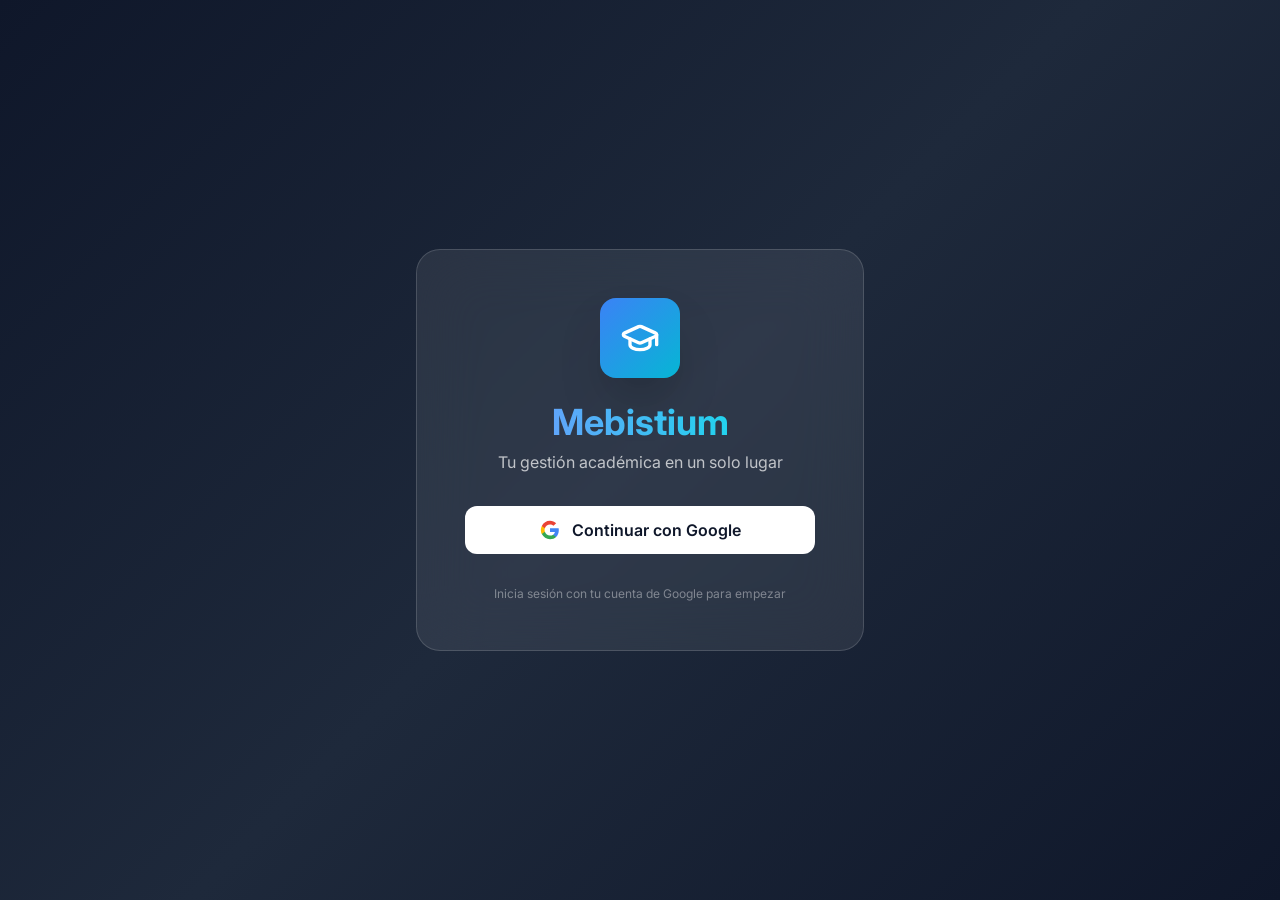
==== commit 5535133c: "Add files via upload" ====
--- a/index.html
+++ b/index.html
@@ -4,14 +4,17 @@
     <meta charset="UTF-8" />
     <link rel="icon" type="image/png" href="./icon-192.png" />
     <meta name="viewport" content="width=device-width, initial-scale=1.0" />
-    <title>Rayan - Gestión Estudiantil</title>
+    <title>Mebistium - Gestión Estudiantil</title>
     <link rel="manifest" href="./manifest.json" />
     <meta name="theme-color" content="#2563eb" />
     <meta name="apple-mobile-web-app-capable" content="yes" />
     <meta name="apple-mobile-web-app-status-bar-style" content="black-translucent" />
-    <meta name="apple-mobile-web-app-title" content="Rayan" />
+    <meta name="apple-mobile-web-app-title" content="Mebistium" />
     <link rel="apple-touch-icon" href="./icon-512.png" />
     <meta name="description" content="Plataforma completa de gestión académica con horarios, tareas, calendario y más" />
+    <link rel="preconnect" href="https://fonts.googleapis.com">
+    <link rel="preconnect" href="https://fonts.gstatic.com" crossorigin>
+    <link href="https://fonts.googleapis.com/css2?family=Inter:wght@300;400;500;600;700;800&display=swap" rel="stylesheet">
     <script type="module" crossorigin src="./index.js"></script>
     <link rel="stylesheet" crossorigin href="./index.css">
   </head>
@@ -20,7 +23,7 @@
     <script>
       if ('serviceWorker' in navigator) {
         window.addEventListener('load', () => {
-          navigator.serviceWorker.register('/service-worker.js', { scope: '/' })
+          navigator.serviceWorker.register('./service-worker.js')
             .then(reg => console.log('✅ SW registrado:', reg.scope))
             .catch(err => console.log('SW error:', err));
         });
--- a/index.css
+++ b/index.css
@@ -1 +1 @@
-@import"https://fonts.googleapis.com/css2?family=Instrument+Serif:ital@0;1&family=Inter:wght@300;400;500;600;700;800&display=swap";*,:before,:after{--tw-border-spacing-x: 0;--tw-border-spacing-y: 0;--tw-translate-x: 0;--tw-translate-y: 0;--tw-rotate: 0;--tw-skew-x: 0;--tw-skew-y: 0;--tw-scale-x: 1;--tw-scale-y: 1;--tw-pan-x: ;--tw-pan-y: ;--tw-pinch-zoom: ;--tw-scroll-snap-strictness: proximity;--tw-gradient-from-position: ;--tw-gradient-via-position: ;--tw-gradient-to-position: ;--tw-ordinal: ;--tw-slashed-zero: ;--tw-numeric-figure: ;--tw-numeric-spacing: ;--tw-numeric-fraction: ;--tw-ring-inset: ;--tw-ring-offset-width: 0px;--tw-ring-offset-color: #fff;--tw-ring-color: rgb(59 130 246 / .5);--tw-ring-offset-shadow: 0 0 #0000;--tw-ring-shadow: 0 0 #0000;--tw-shadow: 0 0 #0000;--tw-shadow-colored: 0 0 #0000;--tw-blur: ;--tw-brightness: ;--tw-contrast: ;--tw-grayscale: ;--tw-hue-rotate: ;--tw-invert: ;--tw-saturate: ;--tw-sepia: ;--tw-drop-shadow: ;--tw-backdrop-blur: ;--tw-backdrop-brightness: ;--tw-backdrop-contrast: ;--tw-backdrop-grayscale: ;--tw-backdrop-hue-rotate: ;--tw-backdrop-invert: ;--tw-backdrop-opacity: ;--tw-backdrop-saturate: ;--tw-backdrop-sepia: ;--tw-contain-size: ;--tw-contain-layout: ;--tw-contain-paint: ;--tw-contain-style: }::backdrop{--tw-border-spacing-x: 0;--tw-border-spacing-y: 0;--tw-translate-x: 0;--tw-translate-y: 0;--tw-rotate: 0;--tw-skew-x: 0;--tw-skew-y: 0;--tw-scale-x: 1;--tw-scale-y: 1;--tw-pan-x: ;--tw-pan-y: ;--tw-pinch-zoom: ;--tw-scroll-snap-strictness: proximity;--tw-gradient-from-position: ;--tw-gradient-via-position: ;--tw-gradient-to-position: ;--tw-ordinal: ;--tw-slashed-zero: ;--tw-numeric-figure: ;--tw-numeric-spacing: ;--tw-numeric-fraction: ;--tw-ring-inset: ;--tw-ring-offset-width: 0px;--tw-ring-offset-color: #fff;--tw-ring-color: rgb(59 130 246 / .5);--tw-ring-offset-shadow: 0 0 #0000;--tw-ring-shadow: 0 0 #0000;--tw-shadow: 0 0 #0000;--tw-shadow-colored: 0 0 #0000;--tw-blur: ;--tw-brightness: ;--tw-contrast: ;--tw-grayscale: ;--tw-hue-rotate: ;--tw-invert: ;--tw-saturate: ;--tw-sepia: ;--tw-drop-shadow: ;--tw-backdrop-blur: ;--tw-backdrop-brightness: ;--tw-backdrop-contrast: ;--tw-backdrop-grayscale: ;--tw-backdrop-hue-rotate: ;--tw-backdrop-invert: ;--tw-backdrop-opacity: ;--tw-backdrop-saturate: ;--tw-backdrop-sepia: ;--tw-contain-size: ;--tw-contain-layout: ;--tw-contain-paint: ;--tw-contain-style: }*,:before,:after{box-sizing:border-box;border-width:0;border-style:solid;border-color:#e5e7eb}:before,:after{--tw-content: ""}html,:host{line-height:1.5;-webkit-text-size-adjust:100%;-moz-tab-size:4;-o-tab-size:4;tab-size:4;font-family:Inter,-apple-system,BlinkMacSystemFont,Segoe UI,sans-serif;font-feature-settings:normal;font-variation-settings:normal;-webkit-tap-highlight-color:transparent}body{margin:0;line-height:inherit}hr{height:0;color:inherit;border-top-width:1px}abbr:where([title]){-webkit-text-decoration:underline dotted;text-decoration:underline dotted}h1,h2,h3,h4,h5,h6{font-size:inherit;font-weight:inherit}a{color:inherit;text-decoration:inherit}b,strong{font-weight:bolder}code,kbd,samp,pre{font-family:ui-monospace,SFMono-Regular,Menlo,Monaco,Consolas,Liberation Mono,Courier New,monospace;font-feature-settings:normal;font-variation-settings:normal;font-size:1em}small{font-size:80%}sub,sup{font-size:75%;line-height:0;position:relative;vertical-align:baseline}sub{bottom:-.25em}sup{top:-.5em}table{text-indent:0;border-color:inherit;border-collapse:collapse}button,input,optgroup,select,textarea{font-family:inherit;font-feature-settings:inherit;font-variation-settings:inherit;font-size:100%;font-weight:inherit;line-height:inherit;letter-spacing:inherit;color:inherit;margin:0;padding:0}button,select{text-transform:none}button,input:where([type=button]),input:where([type=reset]),input:where([type=submit]){-webkit-appearance:button;background-color:transparent;background-image:none}:-moz-focusring{outline:auto}:-moz-ui-invalid{box-shadow:none}progress{vertical-align:baseline}::-webkit-inner-spin-button,::-webkit-outer-spin-button{height:auto}[type=search]{-webkit-appearance:textfield;outline-offset:-2px}::-webkit-search-decoration{-webkit-appearance:none}::-webkit-file-upload-button{-webkit-appearance:button;font:inherit}summary{display:list-item}blockquote,dl,dd,h1,h2,h3,h4,h5,h6,hr,figure,p,pre{margin:0}fieldset{margin:0;padding:0}legend{padding:0}ol,ul,menu{list-style:none;margin:0;padding:0}dialog{padding:0}textarea{resize:vertical}input::-moz-placeholder,textarea::-moz-placeholder{opacity:1;color:#9ca3af}input::placeholder,textarea::placeholder{opacity:1;color:#9ca3af}button,[role=button]{cursor:pointer}:disabled{cursor:default}img,svg,video,canvas,audio,iframe,embed,object{display:block;vertical-align:middle}img,video{max-width:100%;height:auto}[hidden]:where(:not([hidden=until-found])){display:none}:root{--font-sans: "Inter", -apple-system, BlinkMacSystemFont, "Segoe UI", sans-serif;--font-serif: "Instrument Serif", Georgia, serif;--background: 214 95% 93%;--foreground: 220 40% 13%;--card: 0 0% 100%;--card-foreground: 220 40% 13%;--popover: 0 0% 100%;--popover-foreground: 220 40% 13%;--primary: 224 76% 53%;--primary-foreground: 0 0% 100%;--secondary: 0 0% 100%;--secondary-foreground: 220 30% 40%;--muted: 210 30% 85%;--muted-foreground: 213 30% 42%;--accent: 197 92% 61%;--accent-foreground: 220 40% 13%;--destructive: 0 84% 60%;--destructive-foreground: 0 0% 100%;--success: 160 64% 43%;--success-foreground: 0 0% 100%;--warning: 37 91% 55%;--warning-foreground: 0 0% 100%;--info: 197 92% 61%;--info-foreground: 0 0% 100%;--border: 0 0% 100%;--input: 0 0% 100%;--ring: 224 76% 53%;--radius: .875rem;--sidebar-background: 0 0% 100%;--sidebar-foreground: 213 30% 42%;--sidebar-primary: 224 76% 53%;--sidebar-primary-foreground: 0 0% 100%;--sidebar-accent: 224 76% 53%;--sidebar-accent-foreground: 224 76% 53%;--sidebar-border: 0 0% 100%;--sidebar-ring: 224 76% 53%;--glass-bg: rgba(255, 255, 255, .55);--glass-border: rgba(255, 255, 255, .75);--glass-shadow: rgba(56, 139, 253, .12);--gradient-primary: linear-gradient(135deg, hsl(224 76% 53%), hsl(197 92% 61%));--gradient-accent: linear-gradient(135deg, hsl(224 76% 53% / .15), hsl(197 92% 61% / .1));--shadow-glass: 0 4px 16px rgba(56, 139, 253, .12);--shadow-glass-hover: 0 8px 24px rgba(56, 139, 253, .18);--shadow-card: 0 2px 12px rgba(56, 139, 253, .08)}*{border-color:hsl(var(--border))}body{color:hsl(var(--foreground));font-family:var(--font-sans);-webkit-font-smoothing:antialiased;-moz-osx-font-smoothing:grayscale;background:#dcebfe;background-image:radial-gradient(at 20% 80%,#7dd3fc 0px,transparent 50%),radial-gradient(at 80% 20%,#38bdf8 0px,transparent 50%),radial-gradient(at 50% 50%,#bae6fd 0px,transparent 50%);min-height:100vh}h1,h2,h3,h4,h5,h6{font-weight:600;color:hsl(var(--foreground));letter-spacing:-.025em}::-webkit-scrollbar{width:4px;height:4px}::-webkit-scrollbar-track{background:transparent}::-webkit-scrollbar-thumb{background:#2563eb26;border-radius:10px}::-webkit-scrollbar-thumb:hover{background:#2563eb40}.container{width:100%;margin-right:auto;margin-left:auto;padding-right:2rem;padding-left:2rem}@media (min-width: 1400px){.container{max-width:1400px}}.glass-card{background:var(--glass-bg);border:1px solid var(--glass-border);border-radius:1rem;backdrop-filter:blur(16px);-webkit-backdrop-filter:blur(16px);box-shadow:var(--shadow-glass)}.glass-card-hover{background:var(--glass-bg);border:1px solid var(--glass-border);border-radius:1rem;transition-property:all;transition-timing-function:cubic-bezier(.4,0,.2,1);transition-duration:.3s;animation-duration:.3s;backdrop-filter:blur(16px);-webkit-backdrop-filter:blur(16px);box-shadow:var(--shadow-glass)}.glass-card-hover:hover{box-shadow:var(--shadow-glass-hover);transform:translateY(-2px)}.stat-card{background:var(--glass-bg);border:1px solid var(--glass-border);border-radius:1rem;padding:1rem;transition-property:all;transition-timing-function:cubic-bezier(.4,0,.2,1);transition-duration:.3s;animation-duration:.3s;backdrop-filter:blur(16px);-webkit-backdrop-filter:blur(16px);box-shadow:var(--shadow-glass)}.stat-card:hover{box-shadow:var(--shadow-glass-hover);transform:translateY(-2px)}.page-header{font-family:var(--font-serif);font-size:1.875rem;line-height:2.25rem;font-weight:400;color:hsl(var(--foreground))}@media (min-width: 768px){.page-header{font-size:2.25rem;line-height:2.5rem}}.page-header{letter-spacing:-.02em;line-height:1.1}.page-subtitle{margin-top:.25rem;font-size:.875rem;line-height:1.25rem;color:hsl(var(--muted-foreground))}.section-label{font-size:.68rem;font-weight:600;text-transform:uppercase;letter-spacing:.14em;color:hsl(var(--muted-foreground))}.input-premium{background:var(--glass-bg);border:1px solid var(--glass-border);border-radius:.75rem;padding:.75rem 1rem;font-size:.875rem;line-height:1.25rem;color:hsl(var(--foreground));transition-property:all;transition-timing-function:cubic-bezier(.4,0,.2,1);transition-duration:.2s;animation-duration:.2s}.input-premium::-moz-placeholder{color:hsl(var(--muted-foreground) / .6)}.input-premium::placeholder{color:hsl(var(--muted-foreground) / .6)}.input-premium{-webkit-backdrop-filter:blur(12px);backdrop-filter:blur(12px)}.input-premium:focus{outline:2px solid transparent;outline-offset:2px;border-color:#2c5de266;box-shadow:0 0 0 3px #2c5de21a}.btn-primary{position:relative;overflow:hidden;border-radius:.75rem;padding:.75rem 1.25rem;font-size:.875rem;line-height:1.25rem;font-weight:600;--tw-text-opacity: 1;color:rgb(255 255 255 / var(--tw-text-opacity, 1));transition-property:all;transition-timing-function:cubic-bezier(.4,0,.2,1);transition-duration:.3s;animation-duration:.3s;background:var(--gradient-primary);box-shadow:0 8px 24px #2563eb4d}.btn-primary:hover{--tw-brightness: brightness(1.1);filter:var(--tw-blur) var(--tw-brightness) var(--tw-contrast) var(--tw-grayscale) var(--tw-hue-rotate) var(--tw-invert) var(--tw-saturate) var(--tw-sepia) var(--tw-drop-shadow);box-shadow:0 12px 32px #2563eb66;transform:scale(1.02)}.badge-glow{display:inline-flex;align-items:center;gap:.375rem;border-radius:9999px;padding:.25rem .625rem;font-size:.75rem;line-height:1rem;font-weight:500;background:#2c5de21a;color:#2c5de2}.progress-bar{height:.25rem;overflow:hidden;border-radius:9999px;background:#2c5de21a}.progress-fill{height:100%;border-radius:9999px;background:var(--gradient-primary);transition:width .8s ease}.sr-only{position:absolute;width:1px;height:1px;padding:0;margin:-1px;overflow:hidden;clip:rect(0,0,0,0);white-space:nowrap;border-width:0}.pointer-events-none{pointer-events:none}.pointer-events-auto{pointer-events:auto}.visible{visibility:visible}.invisible{visibility:hidden}.fixed{position:fixed}.absolute{position:absolute}.relative{position:relative}.inset-0{top:0;right:0;bottom:0;left:0}.inset-x-0{left:0;right:0}.inset-y-0{top:0;bottom:0}.-bottom-12{bottom:-3rem}.-left-12{left:-3rem}.-right-12{right:-3rem}.-top-12{top:-3rem}.bottom-0{bottom:0}.bottom-1{bottom:.25rem}.bottom-24{bottom:6rem}.left-0{left:0}.left-1{left:.25rem}.left-1\/2{left:50%}.left-2{left:.5rem}.left-\[50\%\]{left:50%}.right-0{right:0}.right-1{right:.25rem}.right-2{right:.5rem}.right-3{right:.75rem}.right-4{right:1rem}.right-5{right:1.25rem}.top-0{top:0}.top-1{top:.25rem}.top-1\.5{top:.375rem}.top-1\/2{top:50%}.top-2{top:.5rem}.top-3\.5{top:.875rem}.top-4{top:1rem}.top-\[1px\]{top:1px}.top-\[50\%\]{top:50%}.top-\[60\%\]{top:60%}.top-full{top:100%}.z-10{z-index:10}.z-20{z-index:20}.z-40{z-index:40}.z-50{z-index:50}.z-\[100\]{z-index:100}.z-\[1\]{z-index:1}.-mx-1{margin-left:-.25rem;margin-right:-.25rem}.-mx-5{margin-left:-1.25rem;margin-right:-1.25rem}.mx-2{margin-left:.5rem;margin-right:.5rem}.mx-3\.5{margin-left:.875rem;margin-right:.875rem}.mx-auto{margin-left:auto;margin-right:auto}.my-0\.5{margin-top:.125rem;margin-bottom:.125rem}.my-1{margin-top:.25rem;margin-bottom:.25rem}.-ml-4{margin-left:-1rem}.-mt-4{margin-top:-1rem}.mb-0\.5{margin-bottom:.125rem}.mb-1{margin-bottom:.25rem}.mb-1\.5{margin-bottom:.375rem}.mb-2{margin-bottom:.5rem}.mb-2\.5{margin-bottom:.625rem}.mb-3{margin-bottom:.75rem}.mb-4{margin-bottom:1rem}.mb-5{margin-bottom:1.25rem}.mb-6{margin-bottom:1.5rem}.mb-7{margin-bottom:1.75rem}.ml-1{margin-left:.25rem}.ml-auto{margin-left:auto}.mr-2{margin-right:.5rem}.mt-0\.5{margin-top:.125rem}.mt-1{margin-top:.25rem}.mt-1\.5{margin-top:.375rem}.mt-2{margin-top:.5rem}.mt-24{margin-top:6rem}.mt-3{margin-top:.75rem}.mt-4{margin-top:1rem}.mt-5{margin-top:1.25rem}.mt-7{margin-top:1.75rem}.mt-auto{margin-top:auto}.block{display:block}.inline{display:inline}.flex{display:flex}.inline-flex{display:inline-flex}.table{display:table}.grid{display:grid}.hidden{display:none}.aspect-square{aspect-ratio:1 / 1}.aspect-video{aspect-ratio:16 / 9}.size-4{width:1rem;height:1rem}.h-1{height:.25rem}.h-1\.5{height:.375rem}.h-10{height:2.5rem}.h-11{height:2.75rem}.h-12{height:3rem}.h-14{height:3.5rem}.h-2{height:.5rem}.h-2\.5{height:.625rem}.h-20{height:5rem}.h-3{height:.75rem}.h-3\.5{height:.875rem}.h-4{height:1rem}.h-5{height:1.25rem}.h-6{height:1.5rem}.h-7{height:1.75rem}.h-8{height:2rem}.h-9{height:2.25rem}.h-\[18px\]{height:18px}.h-\[1px\]{height:1px}.h-\[22px\]{height:22px}.h-\[52px\]{height:52px}.h-\[var\(--radix-navigation-menu-viewport-height\)\]{height:var(--radix-navigation-menu-viewport-height)}.h-\[var\(--radix-select-trigger-height\)\]{height:var(--radix-select-trigger-height)}.h-auto{height:auto}.h-full{height:100%}.h-px{height:1px}.h-svh{height:100svh}.max-h-96{max-height:24rem}.max-h-\[300px\]{max-height:300px}.max-h-screen{max-height:100vh}.min-h-0{min-height:0px}.min-h-\[80px\]{min-height:80px}.min-h-screen{min-height:100vh}.min-h-svh{min-height:100svh}.w-0{width:0px}.w-1{width:.25rem}.w-10{width:2.5rem}.w-11{width:2.75rem}.w-12{width:3rem}.w-14{width:3.5rem}.w-2{width:.5rem}.w-2\.5{width:.625rem}.w-20{width:5rem}.w-3{width:.75rem}.w-3\.5{width:.875rem}.w-3\/4{width:75%}.w-4{width:1rem}.w-5{width:1.25rem}.w-6{width:1.5rem}.w-64{width:16rem}.w-7{width:1.75rem}.w-72{width:18rem}.w-8{width:2rem}.w-9{width:2.25rem}.w-\[--sidebar-width\]{width:var(--sidebar-width)}.w-\[100px\]{width:100px}.w-\[140px\]{width:140px}.w-\[18px\]{width:18px}.w-\[1px\]{width:1px}.w-\[22px\]{width:22px}.w-\[52px\]{width:52px}.w-auto{width:auto}.w-full{width:100%}.w-max{width:-moz-max-content;width:max-content}.w-px{width:1px}.min-w-0{min-width:0px}.min-w-5{min-width:1.25rem}.min-w-\[12rem\]{min-width:12rem}.min-w-\[380px\]{min-width:380px}.min-w-\[8rem\]{min-width:8rem}.min-w-\[var\(--radix-select-trigger-width\)\]{min-width:var(--radix-select-trigger-width)}.max-w-\[--skeleton-width\]{max-width:var(--skeleton-width)}.max-w-\[360px\]{max-width:360px}.max-w-lg{max-width:32rem}.max-w-max{max-width:-moz-max-content;max-width:max-content}.max-w-xs{max-width:20rem}.flex-1{flex:1 1 0%}.flex-shrink-0,.shrink-0{flex-shrink:0}.grow{flex-grow:1}.grow-0{flex-grow:0}.basis-full{flex-basis:100%}.caption-bottom{caption-side:bottom}.border-collapse{border-collapse:collapse}.-translate-x-1\/2{--tw-translate-x: -50%;transform:translate(var(--tw-translate-x),var(--tw-translate-y)) rotate(var(--tw-rotate)) skew(var(--tw-skew-x)) skewY(var(--tw-skew-y)) scaleX(var(--tw-scale-x)) scaleY(var(--tw-scale-y))}.-translate-x-px{--tw-translate-x: -1px;transform:translate(var(--tw-translate-x),var(--tw-translate-y)) rotate(var(--tw-rotate)) skew(var(--tw-skew-x)) skewY(var(--tw-skew-y)) scaleX(var(--tw-scale-x)) scaleY(var(--tw-scale-y))}.-translate-y-1\/2{--tw-translate-y: -50%;transform:translate(var(--tw-translate-x),var(--tw-translate-y)) rotate(var(--tw-rotate)) skew(var(--tw-skew-x)) skewY(var(--tw-skew-y)) scaleX(var(--tw-scale-x)) scaleY(var(--tw-scale-y))}.translate-x-\[-50\%\]{--tw-translate-x: -50%;transform:translate(var(--tw-translate-x),var(--tw-translate-y)) rotate(var(--tw-rotate)) skew(var(--tw-skew-x)) skewY(var(--tw-skew-y)) scaleX(var(--tw-scale-x)) scaleY(var(--tw-scale-y))}.translate-x-px{--tw-translate-x: 1px;transform:translate(var(--tw-translate-x),var(--tw-translate-y)) rotate(var(--tw-rotate)) skew(var(--tw-skew-x)) skewY(var(--tw-skew-y)) scaleX(var(--tw-scale-x)) scaleY(var(--tw-scale-y))}.translate-y-\[-50\%\]{--tw-translate-y: -50%;transform:translate(var(--tw-translate-x),var(--tw-translate-y)) rotate(var(--tw-rotate)) skew(var(--tw-skew-x)) skewY(var(--tw-skew-y)) scaleX(var(--tw-scale-x)) scaleY(var(--tw-scale-y))}.rotate-45{--tw-rotate: 45deg;transform:translate(var(--tw-translate-x),var(--tw-translate-y)) rotate(var(--tw-rotate)) skew(var(--tw-skew-x)) skewY(var(--tw-skew-y)) scaleX(var(--tw-scale-x)) scaleY(var(--tw-scale-y))}.rotate-90{--tw-rotate: 90deg;transform:translate(var(--tw-translate-x),var(--tw-translate-y)) rotate(var(--tw-rotate)) skew(var(--tw-skew-x)) skewY(var(--tw-skew-y)) scaleX(var(--tw-scale-x)) scaleY(var(--tw-scale-y))}.scale-110{--tw-scale-x: 1.1;--tw-scale-y: 1.1;transform:translate(var(--tw-translate-x),var(--tw-translate-y)) rotate(var(--tw-rotate)) skew(var(--tw-skew-x)) skewY(var(--tw-skew-y)) scaleX(var(--tw-scale-x)) scaleY(var(--tw-scale-y))}.scale-125{--tw-scale-x: 1.25;--tw-scale-y: 1.25;transform:translate(var(--tw-translate-x),var(--tw-translate-y)) rotate(var(--tw-rotate)) skew(var(--tw-skew-x)) skewY(var(--tw-skew-y)) scaleX(var(--tw-scale-x)) scaleY(var(--tw-scale-y))}.transform{transform:translate(var(--tw-translate-x),var(--tw-translate-y)) rotate(var(--tw-rotate)) skew(var(--tw-skew-x)) skewY(var(--tw-skew-y)) scaleX(var(--tw-scale-x)) scaleY(var(--tw-scale-y))}@keyframes pulse{50%{opacity:.5}}.animate-pulse{animation:pulse 2s cubic-bezier(.4,0,.6,1) infinite}@keyframes spin{to{transform:rotate(360deg)}}.animate-spin{animation:spin 1s linear infinite}.cursor-default{cursor:default}.cursor-pointer{cursor:pointer}.touch-none{touch-action:none}.select-none{-webkit-user-select:none;-moz-user-select:none;user-select:none}.resize-none{resize:none}.list-none{list-style-type:none}.grid-cols-1{grid-template-columns:repeat(1,minmax(0,1fr))}.grid-cols-2{grid-template-columns:repeat(2,minmax(0,1fr))}.grid-cols-3{grid-template-columns:repeat(3,minmax(0,1fr))}.grid-cols-4{grid-template-columns:repeat(4,minmax(0,1fr))}.grid-cols-7{grid-template-columns:repeat(7,minmax(0,1fr))}.flex-row{flex-direction:row}.flex-col{flex-direction:column}.flex-col-reverse{flex-direction:column-reverse}.flex-wrap{flex-wrap:wrap}.items-start{align-items:flex-start}.items-end{align-items:flex-end}.items-center{align-items:center}.items-stretch{align-items:stretch}.justify-center{justify-content:center}.justify-between{justify-content:space-between}.justify-around{justify-content:space-around}.gap-1{gap:.25rem}.gap-1\.5{gap:.375rem}.gap-2{gap:.5rem}.gap-2\.5{gap:.625rem}.gap-3{gap:.75rem}.gap-4{gap:1rem}.gap-5{gap:1.25rem}.gap-6{gap:1.5rem}.space-x-1>:not([hidden])~:not([hidden]){--tw-space-x-reverse: 0;margin-right:calc(.25rem * var(--tw-space-x-reverse));margin-left:calc(.25rem * calc(1 - var(--tw-space-x-reverse)))}.space-x-4>:not([hidden])~:not([hidden]){--tw-space-x-reverse: 0;margin-right:calc(1rem * var(--tw-space-x-reverse));margin-left:calc(1rem * calc(1 - var(--tw-space-x-reverse)))}.space-y-1>:not([hidden])~:not([hidden]){--tw-space-y-reverse: 0;margin-top:calc(.25rem * calc(1 - var(--tw-space-y-reverse)));margin-bottom:calc(.25rem * var(--tw-space-y-reverse))}.space-y-1\.5>:not([hidden])~:not([hidden]){--tw-space-y-reverse: 0;margin-top:calc(.375rem * calc(1 - var(--tw-space-y-reverse)));margin-bottom:calc(.375rem * var(--tw-space-y-reverse))}.space-y-2>:not([hidden])~:not([hidden]){--tw-space-y-reverse: 0;margin-top:calc(.5rem * calc(1 - var(--tw-space-y-reverse)));margin-bottom:calc(.5rem * var(--tw-space-y-reverse))}.space-y-2\.5>:not([hidden])~:not([hidden]){--tw-space-y-reverse: 0;margin-top:calc(.625rem * calc(1 - var(--tw-space-y-reverse)));margin-bottom:calc(.625rem * var(--tw-space-y-reverse))}.space-y-3>:not([hidden])~:not([hidden]){--tw-space-y-reverse: 0;margin-top:calc(.75rem * calc(1 - var(--tw-space-y-reverse)));margin-bottom:calc(.75rem * var(--tw-space-y-reverse))}.space-y-4>:not([hidden])~:not([hidden]){--tw-space-y-reverse: 0;margin-top:calc(1rem * calc(1 - var(--tw-space-y-reverse)));margin-bottom:calc(1rem * var(--tw-space-y-reverse))}.space-y-5>:not([hidden])~:not([hidden]){--tw-space-y-reverse: 0;margin-top:calc(1.25rem * calc(1 - var(--tw-space-y-reverse)));margin-bottom:calc(1.25rem * var(--tw-space-y-reverse))}.space-y-6>:not([hidden])~:not([hidden]){--tw-space-y-reverse: 0;margin-top:calc(1.5rem * calc(1 - var(--tw-space-y-reverse)));margin-bottom:calc(1.5rem * var(--tw-space-y-reverse))}.divide-y>:not([hidden])~:not([hidden]){--tw-divide-y-reverse: 0;border-top-width:calc(1px * calc(1 - var(--tw-divide-y-reverse)));border-bottom-width:calc(1px * var(--tw-divide-y-reverse))}.divide-white\/30>:not([hidden])~:not([hidden]){border-color:#ffffff4d}.overflow-auto{overflow:auto}.overflow-hidden{overflow:hidden}.overflow-x-auto{overflow-x:auto}.overflow-y-auto{overflow-y:auto}.overflow-x-hidden{overflow-x:hidden}.truncate{overflow:hidden;text-overflow:ellipsis;white-space:nowrap}.whitespace-nowrap{white-space:nowrap}.break-words{overflow-wrap:break-word}.\!rounded-2xl{border-radius:1rem!important}.rounded{border-radius:.25rem}.rounded-2xl{border-radius:1rem}.rounded-\[2px\]{border-radius:2px}.rounded-\[inherit\]{border-radius:inherit}.rounded-full{border-radius:9999px}.rounded-lg{border-radius:var(--radius)}.rounded-md{border-radius:calc(var(--radius) - 2px)}.rounded-sm{border-radius:calc(var(--radius) - 4px)}.rounded-xl{border-radius:.75rem}.rounded-t-\[10px\]{border-top-left-radius:10px;border-top-right-radius:10px}.rounded-tl-sm{border-top-left-radius:calc(var(--radius) - 4px)}.border{border-width:1px}.border-2{border-width:2px}.border-\[1\.5px\]{border-width:1.5px}.border-y{border-top-width:1px;border-bottom-width:1px}.border-b{border-bottom-width:1px}.border-l{border-left-width:1px}.border-r{border-right-width:1px}.border-t{border-top-width:1px}.border-dashed{border-style:dashed}.\!border-primary\/30{border-color:hsl(var(--primary) / .3)!important}.\!border-primary\/50{border-color:hsl(var(--primary) / .5)!important}.border-\[--color-border\]{border-color:var(--color-border)}.border-black\/10{border-color:#0000001a}.border-border\/50{border-color:hsl(var(--border) / .5)}.border-destructive{border-color:hsl(var(--destructive))}.border-destructive\/50{border-color:hsl(var(--destructive) / .5)}.border-foreground\/40{border-color:hsl(var(--foreground) / .4)}.border-input{border-color:hsl(var(--input))}.border-muted-foreground\/30{border-color:hsl(var(--muted-foreground) / .3)}.border-primary{border-color:hsl(var(--primary))}.border-sidebar-border{border-color:hsl(var(--sidebar-border))}.border-transparent{border-color:transparent}.border-white{--tw-border-opacity: 1;border-color:rgb(255 255 255 / var(--tw-border-opacity, 1))}.border-l-transparent{border-left-color:transparent}.border-t-transparent{border-top-color:transparent}.bg-\[--color-bg\]{background-color:var(--color-bg)}.bg-accent{background-color:hsl(var(--accent))}.bg-background{background-color:hsl(var(--background))}.bg-black\/20{background-color:#0003}.bg-black\/30{background-color:#0000004d}.bg-black\/80{background-color:#000c}.bg-border{background-color:hsl(var(--border))}.bg-card{background-color:hsl(var(--card))}.bg-destructive{background-color:hsl(var(--destructive))}.bg-destructive\/10{background-color:hsl(var(--destructive) / .1)}.bg-foreground{background-color:hsl(var(--foreground))}.bg-muted{background-color:hsl(var(--muted))}.bg-muted-foreground\/20{background-color:hsl(var(--muted-foreground) / .2)}.bg-muted-foreground\/30{background-color:hsl(var(--muted-foreground) / .3)}.bg-muted\/50{background-color:hsl(var(--muted) / .5)}.bg-popover{background-color:hsl(var(--popover))}.bg-primary{background-color:hsl(var(--primary))}.bg-primary\/10{background-color:hsl(var(--primary) / .1)}.bg-secondary{background-color:hsl(var(--secondary))}.bg-sidebar{background-color:hsl(var(--sidebar-background))}.bg-sidebar-border{background-color:hsl(var(--sidebar-border))}.bg-success{background-color:hsl(var(--success))}.bg-transparent{background-color:transparent}.bg-warning{background-color:hsl(var(--warning))}.fill-current{fill:currentColor}.object-cover{-o-object-fit:cover;object-fit:cover}.\!p-0{padding:0!important}.p-0{padding:0}.p-0\.5{padding:.125rem}.p-1{padding:.25rem}.p-1\.5{padding:.375rem}.p-2{padding:.5rem}.p-3{padding:.75rem}.p-3\.5{padding:.875rem}.p-4{padding:1rem}.p-5{padding:1.25rem}.p-6{padding:1.5rem}.p-8{padding:2rem}.p-\[1px\]{padding:1px}.\!px-4{padding-left:1rem!important;padding-right:1rem!important}.\!py-2\.5{padding-top:.625rem!important;padding-bottom:.625rem!important}.px-1{padding-left:.25rem;padding-right:.25rem}.px-2{padding-left:.5rem;padding-right:.5rem}.px-2\.5{padding-left:.625rem;padding-right:.625rem}.px-3{padding-left:.75rem;padding-right:.75rem}.px-3\.5{padding-left:.875rem;padding-right:.875rem}.px-4{padding-left:1rem;padding-right:1rem}.px-5{padding-left:1.25rem;padding-right:1.25rem}.px-6{padding-left:1.5rem;padding-right:1.5rem}.px-8{padding-left:2rem;padding-right:2rem}.py-0\.5{padding-top:.125rem;padding-bottom:.125rem}.py-1{padding-top:.25rem;padding-bottom:.25rem}.py-1\.5{padding-top:.375rem;padding-bottom:.375rem}.py-14{padding-top:3.5rem;padding-bottom:3.5rem}.py-16{padding-top:4rem;padding-bottom:4rem}.py-2{padding-top:.5rem;padding-bottom:.5rem}.py-2\.5{padding-top:.625rem;padding-bottom:.625rem}.py-3{padding-top:.75rem;padding-bottom:.75rem}.py-4{padding-top:1rem;padding-bottom:1rem}.py-5{padding-top:1.25rem;padding-bottom:1.25rem}.py-6{padding-top:1.5rem;padding-bottom:1.5rem}.pb-1{padding-bottom:.25rem}.pb-24{padding-bottom:6rem}.pb-3{padding-bottom:.75rem}.pb-4{padding-bottom:1rem}.pb-5{padding-bottom:1.25rem}.pb-6{padding-bottom:1.5rem}.pb-7{padding-bottom:1.75rem}.pl-2\.5{padding-left:.625rem}.pl-4{padding-left:1rem}.pl-8{padding-left:2rem}.pr-2{padding-right:.5rem}.pr-2\.5{padding-right:.625rem}.pr-8{padding-right:2rem}.pt-0{padding-top:0}.pt-1{padding-top:.25rem}.pt-2{padding-top:.5rem}.pt-3{padding-top:.75rem}.pt-4{padding-top:1rem}.pt-5{padding-top:1.25rem}.text-left{text-align:left}.text-center{text-align:center}.align-middle{vertical-align:middle}.font-mono{font-family:ui-monospace,SFMono-Regular,Menlo,Monaco,Consolas,Liberation Mono,Courier New,monospace}.font-serif{font-family:Instrument Serif,Georgia,serif}.text-2xl{font-size:1.5rem;line-height:2rem}.text-3xl{font-size:1.875rem;line-height:2.25rem}.text-4xl{font-size:2.25rem;line-height:2.5rem}.text-5xl{font-size:3rem;line-height:1}.text-\[0\.55rem\]{font-size:.55rem}.text-\[0\.58rem\]{font-size:.58rem}.text-\[0\.65rem\]{font-size:.65rem}.text-\[0\.68rem\]{font-size:.68rem}.text-\[0\.6rem\]{font-size:.6rem}.text-\[0\.72rem\]{font-size:.72rem}.text-\[0\.88rem\]{font-size:.88rem}.text-\[0\.8rem\]{font-size:.8rem}.text-\[1\.9rem\]{font-size:1.9rem}.text-\[10px\]{font-size:10px}.text-\[11px\]{font-size:11px}.text-\[2rem\]{font-size:2rem}.text-base{font-size:1rem;line-height:1.5rem}.text-lg{font-size:1.125rem;line-height:1.75rem}.text-sm{font-size:.875rem;line-height:1.25rem}.text-xl{font-size:1.25rem;line-height:1.75rem}.text-xs{font-size:.75rem;line-height:1rem}.font-bold{font-weight:700}.font-medium{font-weight:500}.font-normal{font-weight:400}.font-semibold{font-weight:600}.uppercase{text-transform:uppercase}.capitalize{text-transform:capitalize}.italic{font-style:italic}.tabular-nums{--tw-numeric-spacing: tabular-nums;font-variant-numeric:var(--tw-ordinal) var(--tw-slashed-zero) var(--tw-numeric-figure) var(--tw-numeric-spacing) var(--tw-numeric-fraction)}.leading-\[1\.1\]{line-height:1.1}.leading-\[1\.3\]{line-height:1.3}.leading-none{line-height:1}.leading-relaxed{line-height:1.625}.leading-tight{line-height:1.25}.tracking-\[-0\.02em\]{letter-spacing:-.02em}.tracking-\[0\.06em\]{letter-spacing:.06em}.tracking-\[0\.08em\]{letter-spacing:.08em}.tracking-\[0\.15em\]{letter-spacing:.15em}.tracking-\[0\.1em\]{letter-spacing:.1em}.tracking-tight{letter-spacing:-.025em}.tracking-wider{letter-spacing:.05em}.tracking-widest{letter-spacing:.1em}.text-accent-foreground{color:hsl(var(--accent-foreground))}.text-card-foreground{color:hsl(var(--card-foreground))}.text-current{color:currentColor}.text-destructive{color:hsl(var(--destructive))}.text-destructive-foreground{color:hsl(var(--destructive-foreground))}.text-foreground{color:hsl(var(--foreground))}.text-foreground\/50{color:hsl(var(--foreground) / .5)}.text-muted-foreground{color:hsl(var(--muted-foreground))}.text-muted-foreground\/30{color:hsl(var(--muted-foreground) / .3)}.text-muted-foreground\/50{color:hsl(var(--muted-foreground) / .5)}.text-muted-foreground\/60{color:hsl(var(--muted-foreground) / .6)}.text-popover-foreground{color:hsl(var(--popover-foreground))}.text-primary{color:hsl(var(--primary))}.text-primary-foreground{color:hsl(var(--primary-foreground))}.text-secondary-foreground{color:hsl(var(--secondary-foreground))}.text-sidebar-foreground{color:hsl(var(--sidebar-foreground))}.text-sidebar-foreground\/70{color:hsl(var(--sidebar-foreground) / .7)}.text-success{color:hsl(var(--success))}.text-warning{color:hsl(var(--warning))}.text-white{--tw-text-opacity: 1;color:rgb(255 255 255 / var(--tw-text-opacity, 1))}.underline{text-decoration-line:underline}.line-through{text-decoration-line:line-through}.underline-offset-4{text-underline-offset:4px}.opacity-0{opacity:0}.opacity-50{opacity:.5}.opacity-60{opacity:.6}.opacity-70{opacity:.7}.opacity-90{opacity:.9}.shadow-\[0_0_0_1px_hsl\(var\(--sidebar-border\)\)\]{--tw-shadow: 0 0 0 1px hsl(var(--sidebar-border));--tw-shadow-colored: 0 0 0 1px var(--tw-shadow-color);box-shadow:var(--tw-ring-offset-shadow, 0 0 #0000),var(--tw-ring-shadow, 0 0 #0000),var(--tw-shadow)}.shadow-lg{--tw-shadow: 0 10px 15px -3px rgb(0 0 0 / .1), 0 4px 6px -4px rgb(0 0 0 / .1);--tw-shadow-colored: 0 10px 15px -3px var(--tw-shadow-color), 0 4px 6px -4px var(--tw-shadow-color);box-shadow:var(--tw-ring-offset-shadow, 0 0 #0000),var(--tw-ring-shadow, 0 0 #0000),var(--tw-shadow)}.shadow-md{--tw-shadow: 0 4px 6px -1px rgb(0 0 0 / .1), 0 2px 4px -2px rgb(0 0 0 / .1);--tw-shadow-colored: 0 4px 6px -1px var(--tw-shadow-color), 0 2px 4px -2px var(--tw-shadow-color);box-shadow:var(--tw-ring-offset-shadow, 0 0 #0000),var(--tw-ring-shadow, 0 0 #0000),var(--tw-shadow)}.shadow-none{--tw-shadow: 0 0 #0000;--tw-shadow-colored: 0 0 #0000;box-shadow:var(--tw-ring-offset-shadow, 0 0 #0000),var(--tw-ring-shadow, 0 0 #0000),var(--tw-shadow)}.shadow-sm{--tw-shadow: 0 1px 2px 0 rgb(0 0 0 / .05);--tw-shadow-colored: 0 1px 2px 0 var(--tw-shadow-color);box-shadow:var(--tw-ring-offset-shadow, 0 0 #0000),var(--tw-ring-shadow, 0 0 #0000),var(--tw-shadow)}.shadow-xl{--tw-shadow: 0 20px 25px -5px rgb(0 0 0 / .1), 0 8px 10px -6px rgb(0 0 0 / .1);--tw-shadow-colored: 0 20px 25px -5px var(--tw-shadow-color), 0 8px 10px -6px var(--tw-shadow-color);box-shadow:var(--tw-ring-offset-shadow, 0 0 #0000),var(--tw-ring-shadow, 0 0 #0000),var(--tw-shadow)}.outline-none{outline:2px solid transparent;outline-offset:2px}.outline{outline-style:solid}.ring-0{--tw-ring-offset-shadow: var(--tw-ring-inset) 0 0 0 var(--tw-ring-offset-width) var(--tw-ring-offset-color);--tw-ring-shadow: var(--tw-ring-inset) 0 0 0 calc(0px + var(--tw-ring-offset-width)) var(--tw-ring-color);box-shadow:var(--tw-ring-offset-shadow),var(--tw-ring-shadow),var(--tw-shadow, 0 0 #0000)}.ring-2{--tw-ring-offset-shadow: var(--tw-ring-inset) 0 0 0 var(--tw-ring-offset-width) var(--tw-ring-offset-color);--tw-ring-shadow: var(--tw-ring-inset) 0 0 0 calc(2px + var(--tw-ring-offset-width)) var(--tw-ring-color);box-shadow:var(--tw-ring-offset-shadow),var(--tw-ring-shadow),var(--tw-shadow, 0 0 #0000)}.ring-primary\/20{--tw-ring-color: hsl(var(--primary) / .2)}.ring-ring{--tw-ring-color: hsl(var(--ring))}.ring-sidebar-ring{--tw-ring-color: hsl(var(--sidebar-ring))}.ring-offset-background{--tw-ring-offset-color: hsl(var(--background))}.blur{--tw-blur: blur(8px);filter:var(--tw-blur) var(--tw-brightness) var(--tw-contrast) var(--tw-grayscale) var(--tw-hue-rotate) var(--tw-invert) var(--tw-saturate) var(--tw-sepia) var(--tw-drop-shadow)}.filter{filter:var(--tw-blur) var(--tw-brightness) var(--tw-contrast) var(--tw-grayscale) var(--tw-hue-rotate) var(--tw-invert) var(--tw-saturate) var(--tw-sepia) var(--tw-drop-shadow)}.backdrop-blur-sm{--tw-backdrop-blur: blur(4px);-webkit-backdrop-filter:var(--tw-backdrop-blur) var(--tw-backdrop-brightness) var(--tw-backdrop-contrast) var(--tw-backdrop-grayscale) var(--tw-backdrop-hue-rotate) var(--tw-backdrop-invert) var(--tw-backdrop-opacity) var(--tw-backdrop-saturate) var(--tw-backdrop-sepia);backdrop-filter:var(--tw-backdrop-blur) var(--tw-backdrop-brightness) var(--tw-backdrop-contrast) var(--tw-backdrop-grayscale) var(--tw-backdrop-hue-rotate) var(--tw-backdrop-invert) var(--tw-backdrop-opacity) var(--tw-backdrop-saturate) var(--tw-backdrop-sepia)}.transition{transition-property:color,background-color,border-color,text-decoration-color,fill,stroke,opacity,box-shadow,transform,filter,-webkit-backdrop-filter;transition-property:color,background-color,border-color,text-decoration-color,fill,stroke,opacity,box-shadow,transform,filter,backdrop-filter;transition-property:color,background-color,border-color,text-decoration-color,fill,stroke,opacity,box-shadow,transform,filter,backdrop-filter,-webkit-backdrop-filter;transition-timing-function:cubic-bezier(.4,0,.2,1);transition-duration:.15s}.transition-\[left\,right\,width\]{transition-property:left,right,width;transition-timing-function:cubic-bezier(.4,0,.2,1);transition-duration:.15s}.transition-\[margin\,opa\]{transition-property:margin,opa;transition-timing-function:cubic-bezier(.4,0,.2,1);transition-duration:.15s}.transition-\[width\,height\,padding\]{transition-property:width,height,padding;transition-timing-function:cubic-bezier(.4,0,.2,1);transition-duration:.15s}.transition-\[width\]{transition-property:width;transition-timing-function:cubic-bezier(.4,0,.2,1);transition-duration:.15s}.transition-all{transition-property:all;transition-timing-function:cubic-bezier(.4,0,.2,1);transition-duration:.15s}.transition-colors{transition-property:color,background-color,border-color,text-decoration-color,fill,stroke;transition-timing-function:cubic-bezier(.4,0,.2,1);transition-duration:.15s}.transition-opacity{transition-property:opacity;transition-timing-function:cubic-bezier(.4,0,.2,1);transition-duration:.15s}.transition-shadow{transition-property:box-shadow;transition-timing-function:cubic-bezier(.4,0,.2,1);transition-duration:.15s}.transition-transform{transition-property:transform;transition-timing-function:cubic-bezier(.4,0,.2,1);transition-duration:.15s}.duration-1000{transition-duration:1s}.duration-200{transition-duration:.2s}.duration-300{transition-duration:.3s}.ease-in-out{transition-timing-function:cubic-bezier(.4,0,.2,1)}.ease-linear{transition-timing-function:linear}@keyframes enter{0%{opacity:var(--tw-enter-opacity, 1);transform:translate3d(var(--tw-enter-translate-x, 0),var(--tw-enter-translate-y, 0),0) scale3d(var(--tw-enter-scale, 1),var(--tw-enter-scale, 1),var(--tw-enter-scale, 1)) rotate(var(--tw-enter-rotate, 0))}}@keyframes exit{to{opacity:var(--tw-exit-opacity, 1);transform:translate3d(var(--tw-exit-translate-x, 0),var(--tw-exit-translate-y, 0),0) scale3d(var(--tw-exit-scale, 1),var(--tw-exit-scale, 1),var(--tw-exit-scale, 1)) rotate(var(--tw-exit-rotate, 0))}}.animate-in{animation-name:enter;animation-duration:.15s;--tw-enter-opacity: initial;--tw-enter-scale: initial;--tw-enter-rotate: initial;--tw-enter-translate-x: initial;--tw-enter-translate-y: initial}.fade-in-0{--tw-enter-opacity: 0}.fade-in-80{--tw-enter-opacity: .8}.zoom-in-95{--tw-enter-scale: .95}.duration-1000{animation-duration:1s}.duration-200{animation-duration:.2s}.duration-300{animation-duration:.3s}.ease-in-out{animation-timing-function:cubic-bezier(.4,0,.2,1)}.ease-linear{animation-timing-function:linear}.gradient-text{-webkit-background-clip:text;background-clip:text;color:transparent;background-image:var(--gradient-primary)}.file\:border-0::file-selector-button{border-width:0px}.file\:bg-transparent::file-selector-button{background-color:transparent}.file\:text-sm::file-selector-button{font-size:.875rem;line-height:1.25rem}.file\:font-medium::file-selector-button{font-weight:500}.file\:text-foreground::file-selector-button{color:hsl(var(--foreground))}.placeholder\:text-muted-foreground::-moz-placeholder{color:hsl(var(--muted-foreground))}.placeholder\:text-muted-foreground::placeholder{color:hsl(var(--muted-foreground))}.after\:absolute:after{content:var(--tw-content);position:absolute}.after\:-inset-2:after{content:var(--tw-content);top:-.5rem;right:-.5rem;bottom:-.5rem;left:-.5rem}.after\:inset-y-0:after{content:var(--tw-content);top:0;bottom:0}.after\:left-1\/2:after{content:var(--tw-content);left:50%}.after\:w-1:after{content:var(--tw-content);width:.25rem}.after\:w-\[2px\]:after{content:var(--tw-content);width:2px}.after\:-translate-x-1\/2:after{content:var(--tw-content);--tw-translate-x: -50%;transform:translate(var(--tw-translate-x),var(--tw-translate-y)) rotate(var(--tw-rotate)) skew(var(--tw-skew-x)) skewY(var(--tw-skew-y)) scaleX(var(--tw-scale-x)) scaleY(var(--tw-scale-y))}.first\:rounded-l-md:first-child{border-top-left-radius:calc(var(--radius) - 2px);border-bottom-left-radius:calc(var(--radius) - 2px)}.first\:border-l:first-child{border-left-width:1px}.last\:rounded-r-md:last-child{border-top-right-radius:calc(var(--radius) - 2px);border-bottom-right-radius:calc(var(--radius) - 2px)}.focus-within\:relative:focus-within{position:relative}.focus-within\:z-20:focus-within{z-index:20}.hover\:border-primary\/30:hover{border-color:hsl(var(--primary) / .3)}.hover\:bg-accent:hover{background-color:hsl(var(--accent))}.hover\:bg-destructive\/10:hover{background-color:hsl(var(--destructive) / .1)}.hover\:bg-destructive\/20:hover{background-color:hsl(var(--destructive) / .2)}.hover\:bg-destructive\/5:hover{background-color:hsl(var(--destructive) / .05)}.hover\:bg-destructive\/80:hover{background-color:hsl(var(--destructive) / .8)}.hover\:bg-destructive\/90:hover{background-color:hsl(var(--destructive) / .9)}.hover\:bg-muted:hover{background-color:hsl(var(--muted))}.hover\:bg-muted\/20:hover{background-color:hsl(var(--muted) / .2)}.hover\:bg-muted\/50:hover{background-color:hsl(var(--muted) / .5)}.hover\:bg-primary:hover{background-color:hsl(var(--primary))}.hover\:bg-primary\/5:hover{background-color:hsl(var(--primary) / .05)}.hover\:bg-primary\/80:hover{background-color:hsl(var(--primary) / .8)}.hover\:bg-primary\/90:hover{background-color:hsl(var(--primary) / .9)}.hover\:bg-secondary:hover{background-color:hsl(var(--secondary))}.hover\:bg-secondary\/80:hover{background-color:hsl(var(--secondary) / .8)}.hover\:bg-sidebar-accent:hover{background-color:hsl(var(--sidebar-accent))}.hover\:bg-white\/30:hover{background-color:#ffffff4d}.hover\:text-accent-foreground:hover{color:hsl(var(--accent-foreground))}.hover\:text-destructive:hover{color:hsl(var(--destructive))}.hover\:text-foreground:hover{color:hsl(var(--foreground))}.hover\:text-muted-foreground:hover{color:hsl(var(--muted-foreground))}.hover\:text-primary:hover{color:hsl(var(--primary))}.hover\:text-primary-foreground:hover{color:hsl(var(--primary-foreground))}.hover\:text-primary\/90:hover{color:hsl(var(--primary) / .9)}.hover\:text-sidebar-accent-foreground:hover{color:hsl(var(--sidebar-accent-foreground))}.hover\:underline:hover{text-decoration-line:underline}.hover\:opacity-100:hover{opacity:1}.hover\:opacity-70:hover{opacity:.7}.hover\:shadow-\[0_0_0_1px_hsl\(var\(--sidebar-accent\)\)\]:hover{--tw-shadow: 0 0 0 1px hsl(var(--sidebar-accent));--tw-shadow-colored: 0 0 0 1px var(--tw-shadow-color);box-shadow:var(--tw-ring-offset-shadow, 0 0 #0000),var(--tw-ring-shadow, 0 0 #0000),var(--tw-shadow)}.hover\:shadow-lg:hover{--tw-shadow: 0 10px 15px -3px rgb(0 0 0 / .1), 0 4px 6px -4px rgb(0 0 0 / .1);--tw-shadow-colored: 0 10px 15px -3px var(--tw-shadow-color), 0 4px 6px -4px var(--tw-shadow-color);box-shadow:var(--tw-ring-offset-shadow, 0 0 #0000),var(--tw-ring-shadow, 0 0 #0000),var(--tw-shadow)}.hover\:after\:bg-sidebar-border:hover:after{content:var(--tw-content);background-color:hsl(var(--sidebar-border))}.focus\:bg-accent:focus{background-color:hsl(var(--accent))}.focus\:bg-primary:focus{background-color:hsl(var(--primary))}.focus\:text-accent-foreground:focus{color:hsl(var(--accent-foreground))}.focus\:text-primary-foreground:focus{color:hsl(var(--primary-foreground))}.focus\:opacity-100:focus{opacity:1}.focus\:outline-none:focus{outline:2px solid transparent;outline-offset:2px}.focus\:ring-2:focus{--tw-ring-offset-shadow: var(--tw-ring-inset) 0 0 0 var(--tw-ring-offset-width) var(--tw-ring-offset-color);--tw-ring-shadow: var(--tw-ring-inset) 0 0 0 calc(2px + var(--tw-ring-offset-width)) var(--tw-ring-color);box-shadow:var(--tw-ring-offset-shadow),var(--tw-ring-shadow),var(--tw-shadow, 0 0 #0000)}.focus\:ring-ring:focus{--tw-ring-color: hsl(var(--ring))}.focus\:ring-offset-2:focus{--tw-ring-offset-width: 2px}.focus-visible\:outline-none:focus-visible{outline:2px solid transparent;outline-offset:2px}.focus-visible\:ring-1:focus-visible{--tw-ring-offset-shadow: var(--tw-ring-inset) 0 0 0 var(--tw-ring-offset-width) var(--tw-ring-offset-color);--tw-ring-shadow: var(--tw-ring-inset) 0 0 0 calc(1px + var(--tw-ring-offset-width)) var(--tw-ring-color);box-shadow:var(--tw-ring-offset-shadow),var(--tw-ring-shadow),var(--tw-shadow, 0 0 #0000)}.focus-visible\:ring-2:focus-visible{--tw-ring-offset-shadow: var(--tw-ring-inset) 0 0 0 var(--tw-ring-offset-width) var(--tw-ring-offset-color);--tw-ring-shadow: var(--tw-ring-inset) 0 0 0 calc(2px + var(--tw-ring-offset-width)) var(--tw-ring-color);box-shadow:var(--tw-ring-offset-shadow),var(--tw-ring-shadow),var(--tw-shadow, 0 0 #0000)}.focus-visible\:ring-ring:focus-visible{--tw-ring-color: hsl(var(--ring))}.focus-visible\:ring-sidebar-ring:focus-visible{--tw-ring-color: hsl(var(--sidebar-ring))}.focus-visible\:ring-offset-1:focus-visible{--tw-ring-offset-width: 1px}.focus-visible\:ring-offset-2:focus-visible{--tw-ring-offset-width: 2px}.focus-visible\:ring-offset-background:focus-visible{--tw-ring-offset-color: hsl(var(--background))}.active\:bg-sidebar-accent:active{background-color:hsl(var(--sidebar-accent))}.active\:text-sidebar-accent-foreground:active{color:hsl(var(--sidebar-accent-foreground))}.disabled\:pointer-events-none:disabled{pointer-events:none}.disabled\:cursor-not-allowed:disabled{cursor:not-allowed}.disabled\:opacity-50:disabled{opacity:.5}.disabled\:opacity-60:disabled{opacity:.6}.group\/menu-item:focus-within .group-focus-within\/menu-item\:opacity-100{opacity:1}.group:hover .group-hover\:scale-110{--tw-scale-x: 1.1;--tw-scale-y: 1.1;transform:translate(var(--tw-translate-x),var(--tw-translate-y)) rotate(var(--tw-rotate)) skew(var(--tw-skew-x)) skewY(var(--tw-skew-y)) scaleX(var(--tw-scale-x)) scaleY(var(--tw-scale-y))}.group:hover .group-hover\:text-primary{color:hsl(var(--primary))}.group\/menu-item:hover .group-hover\/menu-item\:opacity-100,.group:hover .group-hover\:opacity-100{opacity:1}.group:hover .group-hover\:shadow-md{--tw-shadow: 0 4px 6px -1px rgb(0 0 0 / .1), 0 2px 4px -2px rgb(0 0 0 / .1);--tw-shadow-colored: 0 4px 6px -1px var(--tw-shadow-color), 0 2px 4px -2px var(--tw-shadow-color);box-shadow:var(--tw-ring-offset-shadow, 0 0 #0000),var(--tw-ring-shadow, 0 0 #0000),var(--tw-shadow)}.group.destructive .group-\[\.destructive\]\:border-muted\/40{border-color:hsl(var(--muted) / .4)}.group.toaster .group-\[\.toaster\]\:border-border{border-color:hsl(var(--border))}.group.toast .group-\[\.toast\]\:bg-muted{background-color:hsl(var(--muted))}.group.toast .group-\[\.toast\]\:bg-primary{background-color:hsl(var(--primary))}.group.toaster .group-\[\.toaster\]\:bg-background{background-color:hsl(var(--background))}.group.destructive .group-\[\.destructive\]\:text-red-300{--tw-text-opacity: 1;color:rgb(252 165 165 / var(--tw-text-opacity, 1))}.group.toast .group-\[\.toast\]\:text-muted-foreground{color:hsl(var(--muted-foreground))}.group.toast .group-\[\.toast\]\:text-primary-foreground{color:hsl(var(--primary-foreground))}.group.toaster .group-\[\.toaster\]\:text-foreground{color:hsl(var(--foreground))}.group.toaster .group-\[\.toaster\]\:shadow-lg{--tw-shadow: 0 10px 15px -3px rgb(0 0 0 / .1), 0 4px 6px -4px rgb(0 0 0 / .1);--tw-shadow-colored: 0 10px 15px -3px var(--tw-shadow-color), 0 4px 6px -4px var(--tw-shadow-color);box-shadow:var(--tw-ring-offset-shadow, 0 0 #0000),var(--tw-ring-shadow, 0 0 #0000),var(--tw-shadow)}.group.destructive .group-\[\.destructive\]\:hover\:border-destructive\/30:hover{border-color:hsl(var(--destructive) / .3)}.group.destructive .group-\[\.destructive\]\:hover\:bg-destructive:hover{background-color:hsl(var(--destructive))}.group.destructive .group-\[\.destructive\]\:hover\:text-destructive-foreground:hover{color:hsl(var(--destructive-foreground))}.group.destructive .group-\[\.destructive\]\:hover\:text-red-50:hover{--tw-text-opacity: 1;color:rgb(254 242 242 / var(--tw-text-opacity, 1))}.group.destructive .group-\[\.destructive\]\:focus\:ring-destructive:focus{--tw-ring-color: hsl(var(--destructive))}.group.destructive .group-\[\.destructive\]\:focus\:ring-red-400:focus{--tw-ring-opacity: 1;--tw-ring-color: rgb(248 113 113 / var(--tw-ring-opacity, 1))}.group.destructive .group-\[\.destructive\]\:focus\:ring-offset-red-600:focus{--tw-ring-offset-color: #dc2626}.peer\/menu-button:hover~.peer-hover\/menu-button\:text-sidebar-accent-foreground{color:hsl(var(--sidebar-accent-foreground))}.peer:disabled~.peer-disabled\:cursor-not-allowed{cursor:not-allowed}.peer:disabled~.peer-disabled\:opacity-70{opacity:.7}.has-\[\[data-variant\=inset\]\]\:bg-sidebar:has([data-variant=inset]){background-color:hsl(var(--sidebar-background))}.has-\[\:disabled\]\:opacity-50:has(:disabled){opacity:.5}.group\/menu-item:has([data-sidebar=menu-action]) .group-has-\[\[data-sidebar\=menu-action\]\]\/menu-item\:pr-8{padding-right:2rem}.aria-disabled\:pointer-events-none[aria-disabled=true]{pointer-events:none}.aria-disabled\:opacity-50[aria-disabled=true]{opacity:.5}.aria-selected\:bg-accent[aria-selected=true]{background-color:hsl(var(--accent))}.aria-selected\:bg-accent\/50[aria-selected=true]{background-color:hsl(var(--accent) / .5)}.aria-selected\:text-accent-foreground[aria-selected=true]{color:hsl(var(--accent-foreground))}.aria-selected\:text-muted-foreground[aria-selected=true]{color:hsl(var(--muted-foreground))}.aria-selected\:opacity-100[aria-selected=true]{opacity:1}.aria-selected\:opacity-30[aria-selected=true]{opacity:.3}.data-\[disabled\=true\]\:pointer-events-none[data-disabled=true],.data-\[disabled\]\:pointer-events-none[data-disabled]{pointer-events:none}.data-\[panel-group-direction\=vertical\]\:h-px[data-panel-group-direction=vertical]{height:1px}.data-\[panel-group-direction\=vertical\]\:w-full[data-panel-group-direction=vertical]{width:100%}.data-\[side\=bottom\]\:translate-y-1[data-side=bottom]{--tw-translate-y: .25rem;transform:translate(var(--tw-translate-x),var(--tw-translate-y)) rotate(var(--tw-rotate)) skew(var(--tw-skew-x)) skewY(var(--tw-skew-y)) scaleX(var(--tw-scale-x)) scaleY(var(--tw-scale-y))}.data-\[side\=left\]\:-translate-x-1[data-side=left]{--tw-translate-x: -.25rem;transform:translate(var(--tw-translate-x),var(--tw-translate-y)) rotate(var(--tw-rotate)) skew(var(--tw-skew-x)) skewY(var(--tw-skew-y)) scaleX(var(--tw-scale-x)) scaleY(var(--tw-scale-y))}.data-\[side\=right\]\:translate-x-1[data-side=right]{--tw-translate-x: .25rem;transform:translate(var(--tw-translate-x),var(--tw-translate-y)) rotate(var(--tw-rotate)) skew(var(--tw-skew-x)) skewY(var(--tw-skew-y)) scaleX(var(--tw-scale-x)) scaleY(var(--tw-scale-y))}.data-\[side\=top\]\:-translate-y-1[data-side=top]{--tw-translate-y: -.25rem;transform:translate(var(--tw-translate-x),var(--tw-translate-y)) rotate(var(--tw-rotate)) skew(var(--tw-skew-x)) skewY(var(--tw-skew-y)) scaleX(var(--tw-scale-x)) scaleY(var(--tw-scale-y))}.data-\[state\=checked\]\:translate-x-5[data-state=checked]{--tw-translate-x: 1.25rem;transform:translate(var(--tw-translate-x),var(--tw-translate-y)) rotate(var(--tw-rotate)) skew(var(--tw-skew-x)) skewY(var(--tw-skew-y)) scaleX(var(--tw-scale-x)) scaleY(var(--tw-scale-y))}.data-\[state\=unchecked\]\:translate-x-0[data-state=unchecked],.data-\[swipe\=cancel\]\:translate-x-0[data-swipe=cancel]{--tw-translate-x: 0px;transform:translate(var(--tw-translate-x),var(--tw-translate-y)) rotate(var(--tw-rotate)) skew(var(--tw-skew-x)) skewY(var(--tw-skew-y)) scaleX(var(--tw-scale-x)) scaleY(var(--tw-scale-y))}.data-\[swipe\=end\]\:translate-x-\[var\(--radix-toast-swipe-end-x\)\][data-swipe=end]{--tw-translate-x: var(--radix-toast-swipe-end-x);transform:translate(var(--tw-translate-x),var(--tw-translate-y)) rotate(var(--tw-rotate)) skew(var(--tw-skew-x)) skewY(var(--tw-skew-y)) scaleX(var(--tw-scale-x)) scaleY(var(--tw-scale-y))}.data-\[swipe\=move\]\:translate-x-\[var\(--radix-toast-swipe-move-x\)\][data-swipe=move]{--tw-translate-x: var(--radix-toast-swipe-move-x);transform:translate(var(--tw-translate-x),var(--tw-translate-y)) rotate(var(--tw-rotate)) skew(var(--tw-skew-x)) skewY(var(--tw-skew-y)) scaleX(var(--tw-scale-x)) scaleY(var(--tw-scale-y))}@keyframes accordion-up{0%{height:var(--radix-accordion-content-height)}to{height:0}}.data-\[state\=closed\]\:animate-accordion-up[data-state=closed]{animation:accordion-up .2s ease-out}@keyframes accordion-down{0%{height:0}to{height:var(--radix-accordion-content-height)}}.data-\[state\=open\]\:animate-accordion-down[data-state=open]{animation:accordion-down .2s ease-out}.data-\[panel-group-direction\=vertical\]\:flex-col[data-panel-group-direction=vertical]{flex-direction:column}.data-\[active\=true\]\:bg-sidebar-accent[data-active=true]{background-color:hsl(var(--sidebar-accent))}.data-\[active\]\:bg-accent\/50[data-active]{background-color:hsl(var(--accent) / .5)}.data-\[selected\=\'true\'\]\:bg-accent[data-selected=true]{background-color:hsl(var(--accent))}.data-\[state\=active\]\:bg-background[data-state=active]{background-color:hsl(var(--background))}.data-\[state\=checked\]\:bg-primary[data-state=checked]{background-color:hsl(var(--primary))}.data-\[state\=on\]\:bg-accent[data-state=on],.data-\[state\=open\]\:bg-accent[data-state=open]{background-color:hsl(var(--accent))}.data-\[state\=open\]\:bg-accent\/50[data-state=open]{background-color:hsl(var(--accent) / .5)}.data-\[state\=open\]\:bg-secondary[data-state=open]{background-color:hsl(var(--secondary))}.data-\[state\=selected\]\:bg-muted[data-state=selected]{background-color:hsl(var(--muted))}.data-\[state\=unchecked\]\:bg-input[data-state=unchecked]{background-color:hsl(var(--input))}.data-\[active\=true\]\:font-medium[data-active=true]{font-weight:500}.data-\[active\=true\]\:text-sidebar-accent-foreground[data-active=true]{color:hsl(var(--sidebar-accent-foreground))}.data-\[selected\=true\]\:text-accent-foreground[data-selected=true]{color:hsl(var(--accent-foreground))}.data-\[state\=active\]\:text-foreground[data-state=active]{color:hsl(var(--foreground))}.data-\[state\=checked\]\:text-primary-foreground[data-state=checked]{color:hsl(var(--primary-foreground))}.data-\[state\=on\]\:text-accent-foreground[data-state=on],.data-\[state\=open\]\:text-accent-foreground[data-state=open]{color:hsl(var(--accent-foreground))}.data-\[state\=open\]\:text-muted-foreground[data-state=open]{color:hsl(var(--muted-foreground))}.data-\[disabled\=true\]\:opacity-50[data-disabled=true],.data-\[disabled\]\:opacity-50[data-disabled]{opacity:.5}.data-\[state\=open\]\:opacity-100[data-state=open]{opacity:1}.data-\[state\=active\]\:shadow-sm[data-state=active]{--tw-shadow: 0 1px 2px 0 rgb(0 0 0 / .05);--tw-shadow-colored: 0 1px 2px 0 var(--tw-shadow-color);box-shadow:var(--tw-ring-offset-shadow, 0 0 #0000),var(--tw-ring-shadow, 0 0 #0000),var(--tw-shadow)}.data-\[swipe\=move\]\:transition-none[data-swipe=move]{transition-property:none}.data-\[state\=closed\]\:duration-300[data-state=closed]{transition-duration:.3s}.data-\[state\=open\]\:duration-500[data-state=open]{transition-duration:.5s}.data-\[motion\^\=from-\]\:animate-in[data-motion^=from-],.data-\[state\=open\]\:animate-in[data-state=open],.data-\[state\=visible\]\:animate-in[data-state=visible]{animation-name:enter;animation-duration:.15s;--tw-enter-opacity: initial;--tw-enter-scale: initial;--tw-enter-rotate: initial;--tw-enter-translate-x: initial;--tw-enter-translate-y: initial}.data-\[motion\^\=to-\]\:animate-out[data-motion^=to-],.data-\[state\=closed\]\:animate-out[data-state=closed],.data-\[state\=hidden\]\:animate-out[data-state=hidden],.data-\[swipe\=end\]\:animate-out[data-swipe=end]{animation-name:exit;animation-duration:.15s;--tw-exit-opacity: initial;--tw-exit-scale: initial;--tw-exit-rotate: initial;--tw-exit-translate-x: initial;--tw-exit-translate-y: initial}.data-\[motion\^\=from-\]\:fade-in[data-motion^=from-]{--tw-enter-opacity: 0}.data-\[motion\^\=to-\]\:fade-out[data-motion^=to-],.data-\[state\=closed\]\:fade-out-0[data-state=closed]{--tw-exit-opacity: 0}.data-\[state\=closed\]\:fade-out-80[data-state=closed]{--tw-exit-opacity: .8}.data-\[state\=hidden\]\:fade-out[data-state=hidden]{--tw-exit-opacity: 0}.data-\[state\=open\]\:fade-in-0[data-state=open],.data-\[state\=visible\]\:fade-in[data-state=visible]{--tw-enter-opacity: 0}.data-\[state\=closed\]\:zoom-out-95[data-state=closed]{--tw-exit-scale: .95}.data-\[state\=open\]\:zoom-in-90[data-state=open]{--tw-enter-scale: .9}.data-\[state\=open\]\:zoom-in-95[data-state=open]{--tw-enter-scale: .95}.data-\[motion\=from-end\]\:slide-in-from-right-52[data-motion=from-end]{--tw-enter-translate-x: 13rem}.data-\[motion\=from-start\]\:slide-in-from-left-52[data-motion=from-start]{--tw-enter-translate-x: -13rem}.data-\[motion\=to-end\]\:slide-out-to-right-52[data-motion=to-end]{--tw-exit-translate-x: 13rem}.data-\[motion\=to-start\]\:slide-out-to-left-52[data-motion=to-start]{--tw-exit-translate-x: -13rem}.data-\[side\=bottom\]\:slide-in-from-top-2[data-side=bottom]{--tw-enter-translate-y: -.5rem}.data-\[side\=left\]\:slide-in-from-right-2[data-side=left]{--tw-enter-translate-x: .5rem}.data-\[side\=right\]\:slide-in-from-left-2[data-side=right]{--tw-enter-translate-x: -.5rem}.data-\[side\=top\]\:slide-in-from-bottom-2[data-side=top]{--tw-enter-translate-y: .5rem}.data-\[state\=closed\]\:slide-out-to-bottom[data-state=closed]{--tw-exit-translate-y: 100%}.data-\[state\=closed\]\:slide-out-to-left[data-state=closed]{--tw-exit-translate-x: -100%}.data-\[state\=closed\]\:slide-out-to-left-1\/2[data-state=closed]{--tw-exit-translate-x: -50%}.data-\[state\=closed\]\:slide-out-to-right[data-state=closed],.data-\[state\=closed\]\:slide-out-to-right-full[data-state=closed]{--tw-exit-translate-x: 100%}.data-\[state\=closed\]\:slide-out-to-top[data-state=closed]{--tw-exit-translate-y: -100%}.data-\[state\=closed\]\:slide-out-to-top-\[48\%\][data-state=closed]{--tw-exit-translate-y: -48%}.data-\[state\=open\]\:slide-in-from-bottom[data-state=open]{--tw-enter-translate-y: 100%}.data-\[state\=open\]\:slide-in-from-left[data-state=open]{--tw-enter-translate-x: -100%}.data-\[state\=open\]\:slide-in-from-left-1\/2[data-state=open]{--tw-enter-translate-x: -50%}.data-\[state\=open\]\:slide-in-from-right[data-state=open]{--tw-enter-translate-x: 100%}.data-\[state\=open\]\:slide-in-from-top[data-state=open]{--tw-enter-translate-y: -100%}.data-\[state\=open\]\:slide-in-from-top-\[48\%\][data-state=open]{--tw-enter-translate-y: -48%}.data-\[state\=open\]\:slide-in-from-top-full[data-state=open]{--tw-enter-translate-y: -100%}.data-\[state\=closed\]\:duration-300[data-state=closed]{animation-duration:.3s}.data-\[state\=open\]\:duration-500[data-state=open]{animation-duration:.5s}.data-\[panel-group-direction\=vertical\]\:after\:left-0[data-panel-group-direction=vertical]:after{content:var(--tw-content);left:0}.data-\[panel-group-direction\=vertical\]\:after\:h-1[data-panel-group-direction=vertical]:after{content:var(--tw-content);height:.25rem}.data-\[panel-group-direction\=vertical\]\:after\:w-full[data-panel-group-direction=vertical]:after{content:var(--tw-content);width:100%}.data-\[panel-group-direction\=vertical\]\:after\:-translate-y-1\/2[data-panel-group-direction=vertical]:after{content:var(--tw-content);--tw-translate-y: -50%;transform:translate(var(--tw-translate-x),var(--tw-translate-y)) rotate(var(--tw-rotate)) skew(var(--tw-skew-x)) skewY(var(--tw-skew-y)) scaleX(var(--tw-scale-x)) scaleY(var(--tw-scale-y))}.data-\[panel-group-direction\=vertical\]\:after\:translate-x-0[data-panel-group-direction=vertical]:after{content:var(--tw-content);--tw-translate-x: 0px;transform:translate(var(--tw-translate-x),var(--tw-translate-y)) rotate(var(--tw-rotate)) skew(var(--tw-skew-x)) skewY(var(--tw-skew-y)) scaleX(var(--tw-scale-x)) scaleY(var(--tw-scale-y))}.data-\[state\=open\]\:hover\:bg-sidebar-accent:hover[data-state=open]{background-color:hsl(var(--sidebar-accent))}.data-\[state\=open\]\:hover\:text-sidebar-accent-foreground:hover[data-state=open]{color:hsl(var(--sidebar-accent-foreground))}.group[data-collapsible=offcanvas] .group-data-\[collapsible\=offcanvas\]\:left-\[calc\(var\(--sidebar-width\)\*-1\)\]{left:calc(var(--sidebar-width) * -1)}.group[data-collapsible=offcanvas] .group-data-\[collapsible\=offcanvas\]\:right-\[calc\(var\(--sidebar-width\)\*-1\)\]{right:calc(var(--sidebar-width) * -1)}.group[data-side=left] .group-data-\[side\=left\]\:-right-4{right:-1rem}.group[data-side=right] .group-data-\[side\=right\]\:left-0{left:0}.group[data-collapsible=icon] .group-data-\[collapsible\=icon\]\:-mt-8{margin-top:-2rem}.group[data-collapsible=icon] .group-data-\[collapsible\=icon\]\:hidden{display:none}.group[data-collapsible=icon] .group-data-\[collapsible\=icon\]\:\!size-8{width:2rem!important;height:2rem!important}.group[data-collapsible=icon] .group-data-\[collapsible\=icon\]\:w-\[--sidebar-width-icon\]{width:var(--sidebar-width-icon)}.group[data-collapsible=icon] .group-data-\[collapsible\=icon\]\:w-\[calc\(var\(--sidebar-width-icon\)_\+_theme\(spacing\.4\)\)\]{width:calc(var(--sidebar-width-icon) + 1rem)}.group[data-collapsible=icon] .group-data-\[collapsible\=icon\]\:w-\[calc\(var\(--sidebar-width-icon\)_\+_theme\(spacing\.4\)_\+2px\)\]{width:calc(var(--sidebar-width-icon) + 1rem + 2px)}.group[data-collapsible=offcanvas] .group-data-\[collapsible\=offcanvas\]\:w-0{width:0px}.group[data-collapsible=offcanvas] .group-data-\[collapsible\=offcanvas\]\:translate-x-0{--tw-translate-x: 0px;transform:translate(var(--tw-translate-x),var(--tw-translate-y)) rotate(var(--tw-rotate)) skew(var(--tw-skew-x)) skewY(var(--tw-skew-y)) scaleX(var(--tw-scale-x)) scaleY(var(--tw-scale-y))}.group[data-side=right] .group-data-\[side\=right\]\:rotate-180,.group[data-state=open] .group-data-\[state\=open\]\:rotate-180{--tw-rotate: 180deg;transform:translate(var(--tw-translate-x),var(--tw-translate-y)) rotate(var(--tw-rotate)) skew(var(--tw-skew-x)) skewY(var(--tw-skew-y)) scaleX(var(--tw-scale-x)) scaleY(var(--tw-scale-y))}.group[data-collapsible=icon] .group-data-\[collapsible\=icon\]\:overflow-hidden{overflow:hidden}.group[data-variant=floating] .group-data-\[variant\=floating\]\:rounded-lg{border-radius:var(--radius)}.group[data-variant=floating] .group-data-\[variant\=floating\]\:border{border-width:1px}.group[data-side=left] .group-data-\[side\=left\]\:border-r{border-right-width:1px}.group[data-side=right] .group-data-\[side\=right\]\:border-l{border-left-width:1px}.group[data-variant=floating] .group-data-\[variant\=floating\]\:border-sidebar-border{border-color:hsl(var(--sidebar-border))}.group[data-collapsible=icon] .group-data-\[collapsible\=icon\]\:\!p-0{padding:0!important}.group[data-collapsible=icon] .group-data-\[collapsible\=icon\]\:\!p-2{padding:.5rem!important}.group[data-collapsible=icon] .group-data-\[collapsible\=icon\]\:opacity-0{opacity:0}.group[data-variant=floating] .group-data-\[variant\=floating\]\:shadow{--tw-shadow: 0 1px 3px 0 rgb(0 0 0 / .1), 0 1px 2px -1px rgb(0 0 0 / .1);--tw-shadow-colored: 0 1px 3px 0 var(--tw-shadow-color), 0 1px 2px -1px var(--tw-shadow-color);box-shadow:var(--tw-ring-offset-shadow, 0 0 #0000),var(--tw-ring-shadow, 0 0 #0000),var(--tw-shadow)}.group[data-collapsible=offcanvas] .group-data-\[collapsible\=offcanvas\]\:after\:left-full:after{content:var(--tw-content);left:100%}.group[data-collapsible=offcanvas] .group-data-\[collapsible\=offcanvas\]\:hover\:bg-sidebar:hover{background-color:hsl(var(--sidebar-background))}.peer\/menu-button[data-size=default]~.peer-data-\[size\=default\]\/menu-button\:top-1\.5{top:.375rem}.peer\/menu-button[data-size=lg]~.peer-data-\[size\=lg\]\/menu-button\:top-2\.5{top:.625rem}.peer\/menu-button[data-size=sm]~.peer-data-\[size\=sm\]\/menu-button\:top-1{top:.25rem}.peer[data-variant=inset]~.peer-data-\[variant\=inset\]\:min-h-\[calc\(100svh-theme\(spacing\.4\)\)\]{min-height:calc(100svh - 1rem)}.peer\/menu-button[data-active=true]~.peer-data-\[active\=true\]\/menu-button\:text-sidebar-accent-foreground{color:hsl(var(--sidebar-accent-foreground))}.dark\:border-destructive:is(.dark *){border-color:hsl(var(--destructive))}@media (min-width: 640px){.sm\:bottom-0{bottom:0}.sm\:right-0{right:0}.sm\:top-auto{top:auto}.sm\:mt-0{margin-top:0}.sm\:flex{display:flex}.sm\:max-w-sm{max-width:24rem}.sm\:flex-row{flex-direction:row}.sm\:flex-col{flex-direction:column}.sm\:justify-end{justify-content:flex-end}.sm\:gap-2\.5{gap:.625rem}.sm\:space-x-2>:not([hidden])~:not([hidden]){--tw-space-x-reverse: 0;margin-right:calc(.5rem * var(--tw-space-x-reverse));margin-left:calc(.5rem * calc(1 - var(--tw-space-x-reverse)))}.sm\:space-x-4>:not([hidden])~:not([hidden]){--tw-space-x-reverse: 0;margin-right:calc(1rem * var(--tw-space-x-reverse));margin-left:calc(1rem * calc(1 - var(--tw-space-x-reverse)))}.sm\:space-y-0>:not([hidden])~:not([hidden]){--tw-space-y-reverse: 0;margin-top:calc(0px * calc(1 - var(--tw-space-y-reverse)));margin-bottom:calc(0px * var(--tw-space-y-reverse))}.sm\:rounded-lg{border-radius:var(--radius)}.sm\:text-left{text-align:left}.data-\[state\=open\]\:sm\:slide-in-from-bottom-full[data-state=open]{--tw-enter-translate-y: 100%}}@media (min-width: 768px){.md\:absolute{position:absolute}.md\:block{display:block}.md\:flex{display:flex}.md\:w-\[var\(--radix-navigation-menu-viewport-width\)\]{width:var(--radix-navigation-menu-viewport-width)}.md\:w-auto{width:auto}.md\:max-w-\[420px\]{max-width:420px}.md\:text-sm{font-size:.875rem;line-height:1.25rem}.md\:opacity-0{opacity:0}.after\:md\:hidden:after{content:var(--tw-content);display:none}.peer[data-variant=inset]~.md\:peer-data-\[variant\=inset\]\:m-2{margin:.5rem}.peer[data-state=collapsed][data-variant=inset]~.md\:peer-data-\[state\=collapsed\]\:peer-data-\[variant\=inset\]\:ml-2{margin-left:.5rem}.peer[data-variant=inset]~.md\:peer-data-\[variant\=inset\]\:ml-0{margin-left:0}.peer[data-variant=inset]~.md\:peer-data-\[variant\=inset\]\:rounded-xl{border-radius:.75rem}.peer[data-variant=inset]~.md\:peer-data-\[variant\=inset\]\:shadow{--tw-shadow: 0 1px 3px 0 rgb(0 0 0 / .1), 0 1px 2px -1px rgb(0 0 0 / .1);--tw-shadow-colored: 0 1px 3px 0 var(--tw-shadow-color), 0 1px 2px -1px var(--tw-shadow-color);box-shadow:var(--tw-ring-offset-shadow, 0 0 #0000),var(--tw-ring-shadow, 0 0 #0000),var(--tw-shadow)}}.\[\&\:has\(\[aria-selected\]\)\]\:bg-accent:has([aria-selected]){background-color:hsl(var(--accent))}.first\:\[\&\:has\(\[aria-selected\]\)\]\:rounded-l-md:has([aria-selected]):first-child{border-top-left-radius:calc(var(--radius) - 2px);border-bottom-left-radius:calc(var(--radius) - 2px)}.last\:\[\&\:has\(\[aria-selected\]\)\]\:rounded-r-md:has([aria-selected]):last-child{border-top-right-radius:calc(var(--radius) - 2px);border-bottom-right-radius:calc(var(--radius) - 2px)}.\[\&\:has\(\[aria-selected\]\.day-outside\)\]\:bg-accent\/50:has([aria-selected].day-outside){background-color:hsl(var(--accent) / .5)}.\[\&\:has\(\[aria-selected\]\.day-range-end\)\]\:rounded-r-md:has([aria-selected].day-range-end){border-top-right-radius:calc(var(--radius) - 2px);border-bottom-right-radius:calc(var(--radius) - 2px)}.\[\&\:has\(\[role\=checkbox\]\)\]\:pr-0:has([role=checkbox]){padding-right:0}.\[\&\>button\]\:hidden>button{display:none}.\[\&\>span\:last-child\]\:truncate>span:last-child{overflow:hidden;text-overflow:ellipsis;white-space:nowrap}.\[\&\>span\]\:line-clamp-1>span{overflow:hidden;display:-webkit-box;-webkit-box-orient:vertical;-webkit-line-clamp:1}.\[\&\>svg\+div\]\:translate-y-\[-3px\]>svg+div{--tw-translate-y: -3px;transform:translate(var(--tw-translate-x),var(--tw-translate-y)) rotate(var(--tw-rotate)) skew(var(--tw-skew-x)) skewY(var(--tw-skew-y)) scaleX(var(--tw-scale-x)) scaleY(var(--tw-scale-y))}.\[\&\>svg\]\:absolute>svg{position:absolute}.\[\&\>svg\]\:left-4>svg{left:1rem}.\[\&\>svg\]\:top-4>svg{top:1rem}.\[\&\>svg\]\:size-3\.5>svg{width:.875rem;height:.875rem}.\[\&\>svg\]\:size-4>svg{width:1rem;height:1rem}.\[\&\>svg\]\:h-2\.5>svg{height:.625rem}.\[\&\>svg\]\:h-3>svg{height:.75rem}.\[\&\>svg\]\:w-2\.5>svg{width:.625rem}.\[\&\>svg\]\:w-3>svg{width:.75rem}.\[\&\>svg\]\:shrink-0>svg{flex-shrink:0}.\[\&\>svg\]\:text-destructive>svg{color:hsl(var(--destructive))}.\[\&\>svg\]\:text-foreground>svg{color:hsl(var(--foreground))}.\[\&\>svg\]\:text-muted-foreground>svg{color:hsl(var(--muted-foreground))}.\[\&\>svg\]\:text-sidebar-accent-foreground>svg{color:hsl(var(--sidebar-accent-foreground))}.\[\&\>svg\~\*\]\:pl-7>svg~*{padding-left:1.75rem}.\[\&\>tr\]\:last\:border-b-0:last-child>tr{border-bottom-width:0px}.\[\&\[data-panel-group-direction\=vertical\]\>div\]\:rotate-90[data-panel-group-direction=vertical]>div{--tw-rotate: 90deg;transform:translate(var(--tw-translate-x),var(--tw-translate-y)) rotate(var(--tw-rotate)) skew(var(--tw-skew-x)) skewY(var(--tw-skew-y)) scaleX(var(--tw-scale-x)) scaleY(var(--tw-scale-y))}.\[\&\[data-state\=open\]\>svg\]\:rotate-180[data-state=open]>svg{--tw-rotate: 180deg;transform:translate(var(--tw-translate-x),var(--tw-translate-y)) rotate(var(--tw-rotate)) skew(var(--tw-skew-x)) skewY(var(--tw-skew-y)) scaleX(var(--tw-scale-x)) scaleY(var(--tw-scale-y))}.\[\&_\.recharts-cartesian-axis-tick_text\]\:fill-muted-foreground .recharts-cartesian-axis-tick text{fill:hsl(var(--muted-foreground))}.\[\&_\.recharts-cartesian-grid_line\[stroke\=\'\#ccc\'\]\]\:stroke-border\/50 .recharts-cartesian-grid line[stroke="#ccc"]{stroke:hsl(var(--border) / .5)}.\[\&_\.recharts-curve\.recharts-tooltip-cursor\]\:stroke-border .recharts-curve.recharts-tooltip-cursor{stroke:hsl(var(--border))}.\[\&_\.recharts-dot\[stroke\=\'\#fff\'\]\]\:stroke-transparent .recharts-dot[stroke="#fff"]{stroke:transparent}.\[\&_\.recharts-layer\]\:outline-none .recharts-layer{outline:2px solid transparent;outline-offset:2px}.\[\&_\.recharts-polar-grid_\[stroke\=\'\#ccc\'\]\]\:stroke-border .recharts-polar-grid [stroke="#ccc"]{stroke:hsl(var(--border))}.\[\&_\.recharts-radial-bar-background-sector\]\:fill-muted .recharts-radial-bar-background-sector,.\[\&_\.recharts-rectangle\.recharts-tooltip-cursor\]\:fill-muted .recharts-rectangle.recharts-tooltip-cursor{fill:hsl(var(--muted))}.\[\&_\.recharts-reference-line_\[stroke\=\'\#ccc\'\]\]\:stroke-border .recharts-reference-line [stroke="#ccc"]{stroke:hsl(var(--border))}.\[\&_\.recharts-sector\[stroke\=\'\#fff\'\]\]\:stroke-transparent .recharts-sector[stroke="#fff"]{stroke:transparent}.\[\&_\.recharts-sector\]\:outline-none .recharts-sector,.\[\&_\.recharts-surface\]\:outline-none .recharts-surface{outline:2px solid transparent;outline-offset:2px}.\[\&_\[cmdk-group-heading\]\]\:px-2 [cmdk-group-heading]{padding-left:.5rem;padding-right:.5rem}.\[\&_\[cmdk-group-heading\]\]\:py-1\.5 [cmdk-group-heading]{padding-top:.375rem;padding-bottom:.375rem}.\[\&_\[cmdk-group-heading\]\]\:text-xs [cmdk-group-heading]{font-size:.75rem;line-height:1rem}.\[\&_\[cmdk-group-heading\]\]\:font-medium [cmdk-group-heading]{font-weight:500}.\[\&_\[cmdk-group-heading\]\]\:text-muted-foreground [cmdk-group-heading]{color:hsl(var(--muted-foreground))}.\[\&_\[cmdk-group\]\:not\(\[hidden\]\)_\~\[cmdk-group\]\]\:pt-0 [cmdk-group]:not([hidden])~[cmdk-group]{padding-top:0}.\[\&_\[cmdk-group\]\]\:px-2 [cmdk-group]{padding-left:.5rem;padding-right:.5rem}.\[\&_\[cmdk-input-wrapper\]_svg\]\:h-5 [cmdk-input-wrapper] svg{height:1.25rem}.\[\&_\[cmdk-input-wrapper\]_svg\]\:w-5 [cmdk-input-wrapper] svg{width:1.25rem}.\[\&_\[cmdk-input\]\]\:h-12 [cmdk-input]{height:3rem}.\[\&_\[cmdk-item\]\]\:px-2 [cmdk-item]{padding-left:.5rem;padding-right:.5rem}.\[\&_\[cmdk-item\]\]\:py-3 [cmdk-item]{padding-top:.75rem;padding-bottom:.75rem}.\[\&_\[cmdk-item\]_svg\]\:h-5 [cmdk-item] svg{height:1.25rem}.\[\&_\[cmdk-item\]_svg\]\:w-5 [cmdk-item] svg{width:1.25rem}.\[\&_p\]\:leading-relaxed p{line-height:1.625}.\[\&_svg\]\:pointer-events-none svg{pointer-events:none}.\[\&_svg\]\:size-4 svg{width:1rem;height:1rem}.\[\&_svg\]\:shrink-0 svg{flex-shrink:0}.\[\&_tr\:last-child\]\:border-0 tr:last-child{border-width:0px}.\[\&_tr\]\:border-b tr{border-bottom-width:1px}[data-side=left][data-collapsible=offcanvas] .\[\[data-side\=left\]\[data-collapsible\=offcanvas\]_\&\]\:-right-2{right:-.5rem}[data-side=left][data-state=collapsed] .\[\[data-side\=left\]\[data-state\=collapsed\]_\&\]\:cursor-e-resize{cursor:e-resize}[data-side=left] .\[\[data-side\=left\]_\&\]\:cursor-w-resize{cursor:w-resize}[data-side=right][data-collapsible=offcanvas] .\[\[data-side\=right\]\[data-collapsible\=offcanvas\]_\&\]\:-left-2{left:-.5rem}[data-side=right][data-state=collapsed] .\[\[data-side\=right\]\[data-state\=collapsed\]_\&\]\:cursor-w-resize{cursor:w-resize}[data-side=right] .\[\[data-side\=right\]_\&\]\:cursor-e-resize{cursor:e-resize}
+*,:before,:after{--tw-border-spacing-x: 0;--tw-border-spacing-y: 0;--tw-translate-x: 0;--tw-translate-y: 0;--tw-rotate: 0;--tw-skew-x: 0;--tw-skew-y: 0;--tw-scale-x: 1;--tw-scale-y: 1;--tw-pan-x: ;--tw-pan-y: ;--tw-pinch-zoom: ;--tw-scroll-snap-strictness: proximity;--tw-gradient-from-position: ;--tw-gradient-via-position: ;--tw-gradient-to-position: ;--tw-ordinal: ;--tw-slashed-zero: ;--tw-numeric-figure: ;--tw-numeric-spacing: ;--tw-numeric-fraction: ;--tw-ring-inset: ;--tw-ring-offset-width: 0px;--tw-ring-offset-color: #fff;--tw-ring-color: rgb(59 130 246 / .5);--tw-ring-offset-shadow: 0 0 #0000;--tw-ring-shadow: 0 0 #0000;--tw-shadow: 0 0 #0000;--tw-shadow-colored: 0 0 #0000;--tw-blur: ;--tw-brightness: ;--tw-contrast: ;--tw-grayscale: ;--tw-hue-rotate: ;--tw-invert: ;--tw-saturate: ;--tw-sepia: ;--tw-drop-shadow: ;--tw-backdrop-blur: ;--tw-backdrop-brightness: ;--tw-backdrop-contrast: ;--tw-backdrop-grayscale: ;--tw-backdrop-hue-rotate: ;--tw-backdrop-invert: ;--tw-backdrop-opacity: ;--tw-backdrop-saturate: ;--tw-backdrop-sepia: ;--tw-contain-size: ;--tw-contain-layout: ;--tw-contain-paint: ;--tw-contain-style: }::backdrop{--tw-border-spacing-x: 0;--tw-border-spacing-y: 0;--tw-translate-x: 0;--tw-translate-y: 0;--tw-rotate: 0;--tw-skew-x: 0;--tw-skew-y: 0;--tw-scale-x: 1;--tw-scale-y: 1;--tw-pan-x: ;--tw-pan-y: ;--tw-pinch-zoom: ;--tw-scroll-snap-strictness: proximity;--tw-gradient-from-position: ;--tw-gradient-via-position: ;--tw-gradient-to-position: ;--tw-ordinal: ;--tw-slashed-zero: ;--tw-numeric-figure: ;--tw-numeric-spacing: ;--tw-numeric-fraction: ;--tw-ring-inset: ;--tw-ring-offset-width: 0px;--tw-ring-offset-color: #fff;--tw-ring-color: rgb(59 130 246 / .5);--tw-ring-offset-shadow: 0 0 #0000;--tw-ring-shadow: 0 0 #0000;--tw-shadow: 0 0 #0000;--tw-shadow-colored: 0 0 #0000;--tw-blur: ;--tw-brightness: ;--tw-contrast: ;--tw-grayscale: ;--tw-hue-rotate: ;--tw-invert: ;--tw-saturate: ;--tw-sepia: ;--tw-drop-shadow: ;--tw-backdrop-blur: ;--tw-backdrop-brightness: ;--tw-backdrop-contrast: ;--tw-backdrop-grayscale: ;--tw-backdrop-hue-rotate: ;--tw-backdrop-invert: ;--tw-backdrop-opacity: ;--tw-backdrop-saturate: ;--tw-backdrop-sepia: ;--tw-contain-size: ;--tw-contain-layout: ;--tw-contain-paint: ;--tw-contain-style: }*,:before,:after{box-sizing:border-box;border-width:0;border-style:solid;border-color:#e5e7eb}:before,:after{--tw-content: ""}html,:host{line-height:1.5;-webkit-text-size-adjust:100%;-moz-tab-size:4;-o-tab-size:4;tab-size:4;font-family:Inter,system-ui,sans-serif;font-feature-settings:normal;font-variation-settings:normal;-webkit-tap-highlight-color:transparent}body{margin:0;line-height:inherit}hr{height:0;color:inherit;border-top-width:1px}abbr:where([title]){-webkit-text-decoration:underline dotted;text-decoration:underline dotted}h1,h2,h3,h4,h5,h6{font-size:inherit;font-weight:inherit}a{color:inherit;text-decoration:inherit}b,strong{font-weight:bolder}code,kbd,samp,pre{font-family:ui-monospace,SFMono-Regular,Menlo,Monaco,Consolas,Liberation Mono,Courier New,monospace;font-feature-settings:normal;font-variation-settings:normal;font-size:1em}small{font-size:80%}sub,sup{font-size:75%;line-height:0;position:relative;vertical-align:baseline}sub{bottom:-.25em}sup{top:-.5em}table{text-indent:0;border-color:inherit;border-collapse:collapse}button,input,optgroup,select,textarea{font-family:inherit;font-feature-settings:inherit;font-variation-settings:inherit;font-size:100%;font-weight:inherit;line-height:inherit;letter-spacing:inherit;color:inherit;margin:0;padding:0}button,select{text-transform:none}button,input:where([type=button]),input:where([type=reset]),input:where([type=submit]){-webkit-appearance:button;background-color:transparent;background-image:none}:-moz-focusring{outline:auto}:-moz-ui-invalid{box-shadow:none}progress{vertical-align:baseline}::-webkit-inner-spin-button,::-webkit-outer-spin-button{height:auto}[type=search]{-webkit-appearance:textfield;outline-offset:-2px}::-webkit-search-decoration{-webkit-appearance:none}::-webkit-file-upload-button{-webkit-appearance:button;font:inherit}summary{display:list-item}blockquote,dl,dd,h1,h2,h3,h4,h5,h6,hr,figure,p,pre{margin:0}fieldset{margin:0;padding:0}legend{padding:0}ol,ul,menu{list-style:none;margin:0;padding:0}dialog{padding:0}textarea{resize:vertical}input::-moz-placeholder,textarea::-moz-placeholder{opacity:1;color:#9ca3af}input::placeholder,textarea::placeholder{opacity:1;color:#9ca3af}button,[role=button]{cursor:pointer}:disabled{cursor:default}img,svg,video,canvas,audio,iframe,embed,object{display:block;vertical-align:middle}img,video{max-width:100%;height:auto}[hidden]:where(:not([hidden=until-found])){display:none}.\!container{width:100%!important}.container{width:100%}@media (min-width: 640px){.\!container{max-width:640px!important}.container{max-width:640px}}@media (min-width: 768px){.\!container{max-width:768px!important}.container{max-width:768px}}@media (min-width: 1024px){.\!container{max-width:1024px!important}.container{max-width:1024px}}@media (min-width: 1280px){.\!container{max-width:1280px!important}.container{max-width:1280px}}@media (min-width: 1536px){.\!container{max-width:1536px!important}.container{max-width:1536px}}.pointer-events-none{pointer-events:none}.fixed{position:fixed}.absolute{position:absolute}.relative{position:relative}.sticky{position:sticky}.inset-0{top:0;right:0;bottom:0;left:0}.bottom-4{bottom:1rem}.left-0{left:0}.left-4{left:1rem}.right-0{right:0}.right-4{right:1rem}.top-0{top:0}.top-1\/2{top:50%}.z-20{z-index:20}.z-30{z-index:30}.z-40{z-index:40}.z-50{z-index:50}.col-span-full{grid-column:1 / -1}.m-1{margin:.25rem}.mx-auto{margin-left:auto;margin-right:auto}.mb-1{margin-bottom:.25rem}.mb-2{margin-bottom:.5rem}.mb-3{margin-bottom:.75rem}.mb-4{margin-bottom:1rem}.mb-6{margin-bottom:1.5rem}.mb-8{margin-bottom:2rem}.ml-2{margin-left:.5rem}.mt-0\.5{margin-top:.125rem}.mt-1{margin-top:.25rem}.mt-2{margin-top:.5rem}.mt-4{margin-top:1rem}.mt-6{margin-top:1.5rem}.mt-8{margin-top:2rem}.block{display:block}.flex{display:flex}.grid{display:grid}.hidden{display:none}.aspect-square{aspect-ratio:1 / 1}.h-1{height:.25rem}.h-10{height:2.5rem}.h-12{height:3rem}.h-14{height:3.5rem}.h-16{height:4rem}.h-2{height:.5rem}.h-20{height:5rem}.h-6{height:1.5rem}.h-64{height:16rem}.h-8{height:2rem}.h-full{height:100%}.h-screen{height:100vh}.max-h-64{max-height:16rem}.min-h-\[60px\]{min-height:60px}.min-h-screen{min-height:100vh}.w-0{width:0px}.w-1{width:.25rem}.w-10{width:2.5rem}.w-12{width:3rem}.w-14{width:3.5rem}.w-16{width:4rem}.w-20{width:5rem}.w-24{width:6rem}.w-6{width:1.5rem}.w-64{width:16rem}.w-72{width:18rem}.w-8{width:2rem}.w-full{width:100%}.min-w-0{min-width:0px}.min-w-\[600px\]{min-width:600px}.max-w-3xl{max-width:48rem}.max-w-4xl{max-width:56rem}.max-w-5xl{max-width:64rem}.max-w-6xl{max-width:72rem}.max-w-md{max-width:28rem}.flex-1{flex:1 1 0%}.flex-shrink-0{flex-shrink:0}.-translate-x-full{--tw-translate-x: -100%;transform:translate(var(--tw-translate-x),var(--tw-translate-y)) rotate(var(--tw-rotate)) skew(var(--tw-skew-x)) skewY(var(--tw-skew-y)) scaleX(var(--tw-scale-x)) scaleY(var(--tw-scale-y))}.-translate-y-1\/2{--tw-translate-y: -50%;transform:translate(var(--tw-translate-x),var(--tw-translate-y)) rotate(var(--tw-rotate)) skew(var(--tw-skew-x)) skewY(var(--tw-skew-y)) scaleX(var(--tw-scale-x)) scaleY(var(--tw-scale-y))}.translate-x-0{--tw-translate-x: 0px;transform:translate(var(--tw-translate-x),var(--tw-translate-y)) rotate(var(--tw-rotate)) skew(var(--tw-skew-x)) skewY(var(--tw-skew-y)) scaleX(var(--tw-scale-x)) scaleY(var(--tw-scale-y))}.scale-110{--tw-scale-x: 1.1;--tw-scale-y: 1.1;transform:translate(var(--tw-translate-x),var(--tw-translate-y)) rotate(var(--tw-rotate)) skew(var(--tw-skew-x)) skewY(var(--tw-skew-y)) scaleX(var(--tw-scale-x)) scaleY(var(--tw-scale-y))}.transform{transform:translate(var(--tw-translate-x),var(--tw-translate-y)) rotate(var(--tw-rotate)) skew(var(--tw-skew-x)) skewY(var(--tw-skew-y)) scaleX(var(--tw-scale-x)) scaleY(var(--tw-scale-y))}@keyframes fadeIn{0%{opacity:0}to{opacity:1}}.animate-fade-in{animation:fadeIn .3s ease-in-out}@keyframes pulse{50%{opacity:.5}}.animate-pulse{animation:pulse 2s cubic-bezier(.4,0,.6,1) infinite}@keyframes slideUp{0%{opacity:0;transform:translateY(20px)}to{opacity:1;transform:translateY(0)}}.animate-slide-up{animation:slideUp .4s ease-out}@keyframes spin{to{transform:rotate(360deg)}}.animate-spin{animation:spin 1s linear infinite}.cursor-pointer{cursor:pointer}.touch-none{touch-action:none}.resize-none{resize:none}.resize{resize:both}.grid-cols-1{grid-template-columns:repeat(1,minmax(0,1fr))}.grid-cols-2{grid-template-columns:repeat(2,minmax(0,1fr))}.grid-cols-3{grid-template-columns:repeat(3,minmax(0,1fr))}.grid-cols-4{grid-template-columns:repeat(4,minmax(0,1fr))}.grid-cols-7{grid-template-columns:repeat(7,minmax(0,1fr))}.flex-col{flex-direction:column}.flex-wrap{flex-wrap:wrap}.items-start{align-items:flex-start}.items-center{align-items:center}.justify-center{justify-content:center}.justify-between{justify-content:space-between}.gap-0\.5{gap:.125rem}.gap-1{gap:.25rem}.gap-2{gap:.5rem}.gap-3{gap:.75rem}.gap-4{gap:1rem}.space-y-1>:not([hidden])~:not([hidden]){--tw-space-y-reverse: 0;margin-top:calc(.25rem * calc(1 - var(--tw-space-y-reverse)));margin-bottom:calc(.25rem * var(--tw-space-y-reverse))}.space-y-2>:not([hidden])~:not([hidden]){--tw-space-y-reverse: 0;margin-top:calc(.5rem * calc(1 - var(--tw-space-y-reverse)));margin-bottom:calc(.5rem * var(--tw-space-y-reverse))}.space-y-3>:not([hidden])~:not([hidden]){--tw-space-y-reverse: 0;margin-top:calc(.75rem * calc(1 - var(--tw-space-y-reverse)));margin-bottom:calc(.75rem * var(--tw-space-y-reverse))}.space-y-4>:not([hidden])~:not([hidden]){--tw-space-y-reverse: 0;margin-top:calc(1rem * calc(1 - var(--tw-space-y-reverse)));margin-bottom:calc(1rem * var(--tw-space-y-reverse))}.space-y-5>:not([hidden])~:not([hidden]){--tw-space-y-reverse: 0;margin-top:calc(1.25rem * calc(1 - var(--tw-space-y-reverse)));margin-bottom:calc(1.25rem * var(--tw-space-y-reverse))}.space-y-6>:not([hidden])~:not([hidden]){--tw-space-y-reverse: 0;margin-top:calc(1.5rem * calc(1 - var(--tw-space-y-reverse)));margin-bottom:calc(1.5rem * var(--tw-space-y-reverse))}.overflow-hidden{overflow:hidden}.overflow-x-auto{overflow-x:auto}.overflow-y-auto{overflow-y:auto}.truncate{overflow:hidden;text-overflow:ellipsis;white-space:nowrap}.rounded{border-radius:.25rem}.rounded-2xl{border-radius:1rem}.rounded-3xl{border-radius:1.5rem}.rounded-full{border-radius:9999px}.rounded-lg{border-radius:.5rem}.rounded-sm{border-radius:.125rem}.rounded-xl{border-radius:.75rem}.border{border-width:1px}.border-2{border-width:2px}.border-b{border-bottom-width:1px}.border-l-4{border-left-width:4px}.border-r{border-right-width:1px}.border-t{border-top-width:1px}.border-blue-500{--tw-border-opacity: 1;border-color:rgb(59 130 246 / var(--tw-border-opacity, 1))}.border-blue-500\/30{border-color:#3b82f64d}.border-cyan-500{--tw-border-opacity: 1;border-color:rgb(6 182 212 / var(--tw-border-opacity, 1))}.border-green-500{--tw-border-opacity: 1;border-color:rgb(34 197 94 / var(--tw-border-opacity, 1))}.border-green-500\/30{border-color:#22c55e4d}.border-indigo-500{--tw-border-opacity: 1;border-color:rgb(99 102 241 / var(--tw-border-opacity, 1))}.border-orange-500{--tw-border-opacity: 1;border-color:rgb(249 115 22 / var(--tw-border-opacity, 1))}.border-pink-500{--tw-border-opacity: 1;border-color:rgb(236 72 153 / var(--tw-border-opacity, 1))}.border-purple-500{--tw-border-opacity: 1;border-color:rgb(168 85 247 / var(--tw-border-opacity, 1))}.border-red-500{--tw-border-opacity: 1;border-color:rgb(239 68 68 / var(--tw-border-opacity, 1))}.border-red-500\/30{border-color:#ef44444d}.border-transparent{border-color:transparent}.border-white{--tw-border-opacity: 1;border-color:rgb(255 255 255 / var(--tw-border-opacity, 1))}.border-white\/10{border-color:#ffffff1a}.border-white\/20{border-color:#fff3}.border-white\/30{border-color:#ffffff4d}.border-white\/5{border-color:#ffffff0d}.border-yellow-500{--tw-border-opacity: 1;border-color:rgb(234 179 8 / var(--tw-border-opacity, 1))}.border-yellow-500\/30{border-color:#eab3084d}.bg-black\/50{background-color:#00000080}.bg-black\/60{background-color:#0009}.bg-black\/70{background-color:#000000b3}.bg-blue-400{--tw-bg-opacity: 1;background-color:rgb(96 165 250 / var(--tw-bg-opacity, 1))}.bg-blue-500{--tw-bg-opacity: 1;background-color:rgb(59 130 246 / var(--tw-bg-opacity, 1))}.bg-blue-500\/10{background-color:#3b82f61a}.bg-blue-500\/20{background-color:#3b82f633}.bg-blue-500\/30{background-color:#3b82f64d}.bg-cyan-500\/30{background-color:#06b6d44d}.bg-green-500{--tw-bg-opacity: 1;background-color:rgb(34 197 94 / var(--tw-bg-opacity, 1))}.bg-green-500\/20{background-color:#22c55e33}.bg-green-500\/30{background-color:#22c55e4d}.bg-orange-500\/30{background-color:#f973164d}.bg-pink-500\/30{background-color:#ec48994d}.bg-purple-500\/30{background-color:#a855f74d}.bg-red-500\/10{background-color:#ef44441a}.bg-red-500\/20{background-color:#ef444433}.bg-red-500\/30{background-color:#ef44444d}.bg-slate-800{--tw-bg-opacity: 1;background-color:rgb(30 41 59 / var(--tw-bg-opacity, 1))}.bg-slate-900{--tw-bg-opacity: 1;background-color:rgb(15 23 42 / var(--tw-bg-opacity, 1))}.bg-white{--tw-bg-opacity: 1;background-color:rgb(255 255 255 / var(--tw-bg-opacity, 1))}.bg-white\/10{background-color:#ffffff1a}.bg-white\/5{background-color:#ffffff0d}.bg-yellow-500\/20{background-color:#eab30833}.bg-yellow-500\/30{background-color:#eab3084d}.bg-gradient-to-br{background-image:linear-gradient(to bottom right,var(--tw-gradient-stops))}.bg-gradient-to-r{background-image:linear-gradient(to right,var(--tw-gradient-stops))}.from-blue-400{--tw-gradient-from: #60a5fa var(--tw-gradient-from-position);--tw-gradient-to: rgb(96 165 250 / 0) var(--tw-gradient-to-position);--tw-gradient-stops: var(--tw-gradient-from), var(--tw-gradient-to)}.from-blue-500{--tw-gradient-from: #3b82f6 var(--tw-gradient-from-position);--tw-gradient-to: rgb(59 130 246 / 0) var(--tw-gradient-to-position);--tw-gradient-stops: var(--tw-gradient-from), var(--tw-gradient-to)}.from-green-500{--tw-gradient-from: #22c55e var(--tw-gradient-from-position);--tw-gradient-to: rgb(34 197 94 / 0) var(--tw-gradient-to-position);--tw-gradient-stops: var(--tw-gradient-from), var(--tw-gradient-to)}.from-indigo-500{--tw-gradient-from: #6366f1 var(--tw-gradient-from-position);--tw-gradient-to: rgb(99 102 241 / 0) var(--tw-gradient-to-position);--tw-gradient-stops: var(--tw-gradient-from), var(--tw-gradient-to)}.from-orange-400{--tw-gradient-from: #fb923c var(--tw-gradient-from-position);--tw-gradient-to: rgb(251 146 60 / 0) var(--tw-gradient-to-position);--tw-gradient-stops: var(--tw-gradient-from), var(--tw-gradient-to)}.from-orange-500{--tw-gradient-from: #f97316 var(--tw-gradient-from-position);--tw-gradient-to: rgb(249 115 22 / 0) var(--tw-gradient-to-position);--tw-gradient-stops: var(--tw-gradient-from), var(--tw-gradient-to)}.from-orange-500\/20{--tw-gradient-from: rgb(249 115 22 / .2) var(--tw-gradient-from-position);--tw-gradient-to: rgb(249 115 22 / 0) var(--tw-gradient-to-position);--tw-gradient-stops: var(--tw-gradient-from), var(--tw-gradient-to)}.from-purple-500{--tw-gradient-from: #a855f7 var(--tw-gradient-from-position);--tw-gradient-to: rgb(168 85 247 / 0) var(--tw-gradient-to-position);--tw-gradient-stops: var(--tw-gradient-from), var(--tw-gradient-to)}.from-red-500{--tw-gradient-from: #ef4444 var(--tw-gradient-from-position);--tw-gradient-to: rgb(239 68 68 / 0) var(--tw-gradient-to-position);--tw-gradient-stops: var(--tw-gradient-from), var(--tw-gradient-to)}.from-slate-900{--tw-gradient-from: #0f172a var(--tw-gradient-from-position);--tw-gradient-to: rgb(15 23 42 / 0) var(--tw-gradient-to-position);--tw-gradient-stops: var(--tw-gradient-from), var(--tw-gradient-to)}.from-yellow-500{--tw-gradient-from: #eab308 var(--tw-gradient-from-position);--tw-gradient-to: rgb(234 179 8 / 0) var(--tw-gradient-to-position);--tw-gradient-stops: var(--tw-gradient-from), var(--tw-gradient-to)}.via-slate-800{--tw-gradient-to: rgb(30 41 59 / 0) var(--tw-gradient-to-position);--tw-gradient-stops: var(--tw-gradient-from), #1e293b var(--tw-gradient-via-position), var(--tw-gradient-to)}.to-amber-500{--tw-gradient-to: #f59e0b var(--tw-gradient-to-position)}.to-cyan-400{--tw-gradient-to: #22d3ee var(--tw-gradient-to-position)}.to-cyan-500{--tw-gradient-to: #06b6d4 var(--tw-gradient-to-position)}.to-emerald-500{--tw-gradient-to: #10b981 var(--tw-gradient-to-position)}.to-orange-500{--tw-gradient-to: #f97316 var(--tw-gradient-to-position)}.to-pink-500{--tw-gradient-to: #ec4899 var(--tw-gradient-to-position)}.to-purple-500{--tw-gradient-to: #a855f7 var(--tw-gradient-to-position)}.to-red-400{--tw-gradient-to: #f87171 var(--tw-gradient-to-position)}.to-red-500{--tw-gradient-to: #ef4444 var(--tw-gradient-to-position)}.to-red-500\/20{--tw-gradient-to: rgb(239 68 68 / .2) var(--tw-gradient-to-position)}.to-slate-900{--tw-gradient-to: #0f172a var(--tw-gradient-to-position)}.to-violet-500{--tw-gradient-to: #8b5cf6 var(--tw-gradient-to-position)}.bg-clip-text{-webkit-background-clip:text;background-clip:text}.p-1{padding:.25rem}.p-1\.5{padding:.375rem}.p-12{padding:3rem}.p-2{padding:.5rem}.p-3{padding:.75rem}.p-4{padding:1rem}.p-5{padding:1.25rem}.p-6{padding:1.5rem}.p-8{padding:2rem}.px-2{padding-left:.5rem;padding-right:.5rem}.px-3{padding-left:.75rem;padding-right:.75rem}.px-4{padding-left:1rem;padding-right:1rem}.px-6{padding-left:1.5rem;padding-right:1.5rem}.py-0\.5{padding-top:.125rem;padding-bottom:.125rem}.py-1\.5{padding-top:.375rem;padding-bottom:.375rem}.py-2{padding-top:.5rem;padding-bottom:.5rem}.py-2\.5{padding-top:.625rem;padding-bottom:.625rem}.py-3{padding-top:.75rem;padding-bottom:.75rem}.py-4{padding-top:1rem;padding-bottom:1rem}.pt-4{padding-top:1rem}.text-center{text-align:center}.text-right{text-align:right}.font-mono{font-family:ui-monospace,SFMono-Regular,Menlo,Monaco,Consolas,Liberation Mono,Courier New,monospace}.text-2xl{font-size:1.5rem;line-height:2rem}.text-3xl{font-size:1.875rem;line-height:2.25rem}.text-4xl{font-size:2.25rem;line-height:2.5rem}.text-6xl{font-size:3.75rem;line-height:1}.text-\[10px\]{font-size:10px}.text-lg{font-size:1.125rem;line-height:1.75rem}.text-sm{font-size:.875rem;line-height:1.25rem}.text-xl{font-size:1.25rem;line-height:1.75rem}.text-xs{font-size:.75rem;line-height:1rem}.font-black{font-weight:900}.font-bold{font-weight:700}.font-medium{font-weight:500}.font-semibold{font-weight:600}.uppercase{text-transform:uppercase}.leading-tight{line-height:1.25}.tracking-wider{letter-spacing:.05em}.text-blue-400{--tw-text-opacity: 1;color:rgb(96 165 250 / var(--tw-text-opacity, 1))}.text-green-400{--tw-text-opacity: 1;color:rgb(74 222 128 / var(--tw-text-opacity, 1))}.text-indigo-400{--tw-text-opacity: 1;color:rgb(129 140 248 / var(--tw-text-opacity, 1))}.text-orange-400{--tw-text-opacity: 1;color:rgb(251 146 60 / var(--tw-text-opacity, 1))}.text-purple-400{--tw-text-opacity: 1;color:rgb(192 132 252 / var(--tw-text-opacity, 1))}.text-red-400{--tw-text-opacity: 1;color:rgb(248 113 113 / var(--tw-text-opacity, 1))}.text-slate-900{--tw-text-opacity: 1;color:rgb(15 23 42 / var(--tw-text-opacity, 1))}.text-transparent{color:transparent}.text-white{--tw-text-opacity: 1;color:rgb(255 255 255 / var(--tw-text-opacity, 1))}.text-white\/30{color:#ffffff4d}.text-white\/40{color:#fff6}.text-white\/50{color:#ffffff80}.text-white\/60{color:#fff9}.text-white\/70{color:#ffffffb3}.text-yellow-400{--tw-text-opacity: 1;color:rgb(250 204 21 / var(--tw-text-opacity, 1))}.line-through{text-decoration-line:line-through}.placeholder-white\/40::-moz-placeholder{color:#fff6}.placeholder-white\/40::placeholder{color:#fff6}.opacity-0{opacity:0}.opacity-50{opacity:.5}.opacity-60{opacity:.6}.opacity-70{opacity:.7}.shadow-2xl{--tw-shadow: 0 25px 50px -12px rgb(0 0 0 / .25);--tw-shadow-colored: 0 25px 50px -12px var(--tw-shadow-color);box-shadow:var(--tw-ring-offset-shadow, 0 0 #0000),var(--tw-ring-shadow, 0 0 #0000),var(--tw-shadow)}.shadow-lg{--tw-shadow: 0 10px 15px -3px rgb(0 0 0 / .1), 0 4px 6px -4px rgb(0 0 0 / .1);--tw-shadow-colored: 0 10px 15px -3px var(--tw-shadow-color), 0 4px 6px -4px var(--tw-shadow-color);box-shadow:var(--tw-ring-offset-shadow, 0 0 #0000),var(--tw-ring-shadow, 0 0 #0000),var(--tw-shadow)}.blur-3xl{--tw-blur: blur(64px);filter:var(--tw-blur) var(--tw-brightness) var(--tw-contrast) var(--tw-grayscale) var(--tw-hue-rotate) var(--tw-invert) var(--tw-saturate) var(--tw-sepia) var(--tw-drop-shadow)}.filter{filter:var(--tw-blur) var(--tw-brightness) var(--tw-contrast) var(--tw-grayscale) var(--tw-hue-rotate) var(--tw-invert) var(--tw-saturate) var(--tw-sepia) var(--tw-drop-shadow)}.backdrop-blur-sm{--tw-backdrop-blur: blur(4px);-webkit-backdrop-filter:var(--tw-backdrop-blur) var(--tw-backdrop-brightness) var(--tw-backdrop-contrast) var(--tw-backdrop-grayscale) var(--tw-backdrop-hue-rotate) var(--tw-backdrop-invert) var(--tw-backdrop-opacity) var(--tw-backdrop-saturate) var(--tw-backdrop-sepia);backdrop-filter:var(--tw-backdrop-blur) var(--tw-backdrop-brightness) var(--tw-backdrop-contrast) var(--tw-backdrop-grayscale) var(--tw-backdrop-hue-rotate) var(--tw-backdrop-invert) var(--tw-backdrop-opacity) var(--tw-backdrop-saturate) var(--tw-backdrop-sepia)}.transition-all{transition-property:all;transition-timing-function:cubic-bezier(.4,0,.2,1);transition-duration:.15s}.transition-transform{transition-property:transform;transition-timing-function:cubic-bezier(.4,0,.2,1);transition-duration:.15s}.duration-300{transition-duration:.3s}:root{--bg-start: #0f172a;--bg-mid: #1e293b;--bg-end: #0f172a;--accent: #3b82f6;--accent-light: #60a5fa;--text-primary: #f8fafc;--text-secondary: #cbd5e1;--border: rgba(255, 255, 255, .1);--glass-bg: rgba(255, 255, 255, .05);--glass-border: rgba(255, 255, 255, .1)}[data-theme=light]{--bg-start: #f0f9ff;--bg-mid: #e0f2fe;--bg-end: #f0f9ff;--text-primary: #0f172a;--text-secondary: #475569;--border: rgba(0, 0, 0, .1);--glass-bg: rgba(255, 255, 255, .6);--glass-border: rgba(0, 0, 0, .08)}[data-theme=purple]{--bg-start: #1e1b4b;--bg-mid: #312e81;--bg-end: #1e1b4b;--accent: #8b5cf6;--accent-light: #a78bfa}[data-theme=green]{--bg-start: #064e3b;--bg-mid: #065f46;--bg-end: #064e3b;--accent: #10b981;--accent-light: #34d399}[data-theme=rose]{--bg-start: #4c0519;--bg-mid: #881337;--bg-end: #4c0519;--accent: #f43f5e;--accent-light: #fb7185}*{box-sizing:border-box}html,body{margin:0;padding:0;font-family:Inter,system-ui,-apple-system,sans-serif;-webkit-font-smoothing:antialiased;-moz-osx-font-smoothing:grayscale}body{background:linear-gradient(135deg,var(--bg-start) 0%,var(--bg-mid) 50%,var(--bg-end) 100%);background-attachment:fixed;color:var(--text-primary);min-height:100vh;overflow-x:hidden}#root{min-height:100vh}.glass{background:var(--glass-bg);backdrop-filter:blur(20px);-webkit-backdrop-filter:blur(20px);border:1px solid var(--glass-border);box-shadow:0 8px 32px #0003}.glass-strong{background:#ffffff14;backdrop-filter:blur(30px);-webkit-backdrop-filter:blur(30px);border:1px solid rgba(255,255,255,.15)}[data-theme=light] .glass-strong{background:#fffc}::-webkit-scrollbar{width:8px;height:8px}::-webkit-scrollbar-track{background:transparent}::-webkit-scrollbar-thumb{background:#fff3;border-radius:4px}::-webkit-scrollbar-thumb:hover{background:#ffffff4d}[data-theme=light] ::-webkit-scrollbar-thumb{background:#0003}@keyframes pulse-glow{0%,to{box-shadow:0 0 20px #3b82f64d}50%{box-shadow:0 0 40px #3b82f699}}.pulse-glow{animation:pulse-glow 2s ease-in-out infinite}.canvas-pen{cursor:crosshair}.canvas-eraser{cursor:url("data:image/svg+xml;utf8,<svg xmlns='http://www.w3.org/2000/svg' width='24' height='24' viewBox='0 0 24 24' fill='none' stroke='white' stroke-width='2' stroke-linecap='round' stroke-linejoin='round'><path d='M20 20H7L3 16C2.5 15.5 2.5 14.5 3 14L13 4L20 11L11 20'/></svg>") 12 12,auto}.btn-transition{transition:all .2s cubic-bezier(.4,0,.2,1)}.btn-transition:hover{transform:translateY(-1px)}.btn-transition:active{transform:translateY(0)}input,textarea,select{font-family:inherit}input:focus,textarea:focus,select:focus{outline:none}input[type=number]::-webkit-inner-spin-button,input[type=number]::-webkit-outer-spin-button{-webkit-appearance:none;margin:0}input[type=number]{-moz-appearance:textfield}@supports (padding: max(0px)){body{padding-left:env(safe-area-inset-left);padding-right:env(safe-area-inset-right)}}.hover\:scale-105:hover{--tw-scale-x: 1.05;--tw-scale-y: 1.05;transform:translate(var(--tw-translate-x),var(--tw-translate-y)) rotate(var(--tw-rotate)) skew(var(--tw-skew-x)) skewY(var(--tw-skew-y)) scaleX(var(--tw-scale-x)) scaleY(var(--tw-scale-y))}.hover\:border-white\/30:hover{border-color:#ffffff4d}.hover\:border-white\/50:hover{border-color:#ffffff80}.hover\:border-white\/60:hover{border-color:#fff9}.hover\:bg-blue-600:hover{--tw-bg-opacity: 1;background-color:rgb(37 99 235 / var(--tw-bg-opacity, 1))}.hover\:bg-red-500\/10:hover{background-color:#ef44441a}.hover\:bg-red-500\/20:hover{background-color:#ef444433}.hover\:bg-red-500\/30:hover{background-color:#ef44444d}.hover\:bg-white\/10:hover{background-color:#ffffff1a}.hover\:bg-white\/20:hover{background-color:#fff3}.hover\:bg-white\/5:hover{background-color:#ffffff0d}.hover\:bg-white\/90:hover{background-color:#ffffffe6}.hover\:from-indigo-600:hover{--tw-gradient-from: #4f46e5 var(--tw-gradient-from-position);--tw-gradient-to: rgb(79 70 229 / 0) var(--tw-gradient-to-position);--tw-gradient-stops: var(--tw-gradient-from), var(--tw-gradient-to)}.hover\:to-purple-600:hover{--tw-gradient-to: #9333ea var(--tw-gradient-to-position)}.hover\:text-blue-300:hover{--tw-text-opacity: 1;color:rgb(147 197 253 / var(--tw-text-opacity, 1))}.hover\:text-white:hover{--tw-text-opacity: 1;color:rgb(255 255 255 / var(--tw-text-opacity, 1))}.disabled\:opacity-30:disabled{opacity:.3}.disabled\:opacity-50:disabled{opacity:.5}.disabled\:opacity-60:disabled{opacity:.6}.group:hover .group-hover\:opacity-100{opacity:1}@media (min-width: 640px){.sm\:inline{display:inline}}@media (min-width: 768px){.md\:grid-cols-2{grid-template-columns:repeat(2,minmax(0,1fr))}.md\:grid-cols-3{grid-template-columns:repeat(3,minmax(0,1fr))}.md\:gap-2{gap:.5rem}.md\:p-12{padding:3rem}.md\:p-2{padding:.5rem}.md\:p-6{padding:1.5rem}.md\:p-8{padding:2rem}.md\:text-4xl{font-size:2.25rem;line-height:2.5rem}.md\:text-7xl{font-size:4.5rem;line-height:1}}@media (min-width: 1024px){.lg\:sticky{position:sticky}.lg\:hidden{display:none}.lg\:translate-x-0{--tw-translate-x: 0px;transform:translate(var(--tw-translate-x),var(--tw-translate-y)) rotate(var(--tw-rotate)) skew(var(--tw-skew-x)) skewY(var(--tw-skew-y)) scaleX(var(--tw-scale-x)) scaleY(var(--tw-scale-y))}.lg\:grid-cols-3{grid-template-columns:repeat(3,minmax(0,1fr))}.lg\:grid-cols-6{grid-template-columns:repeat(6,minmax(0,1fr))}}
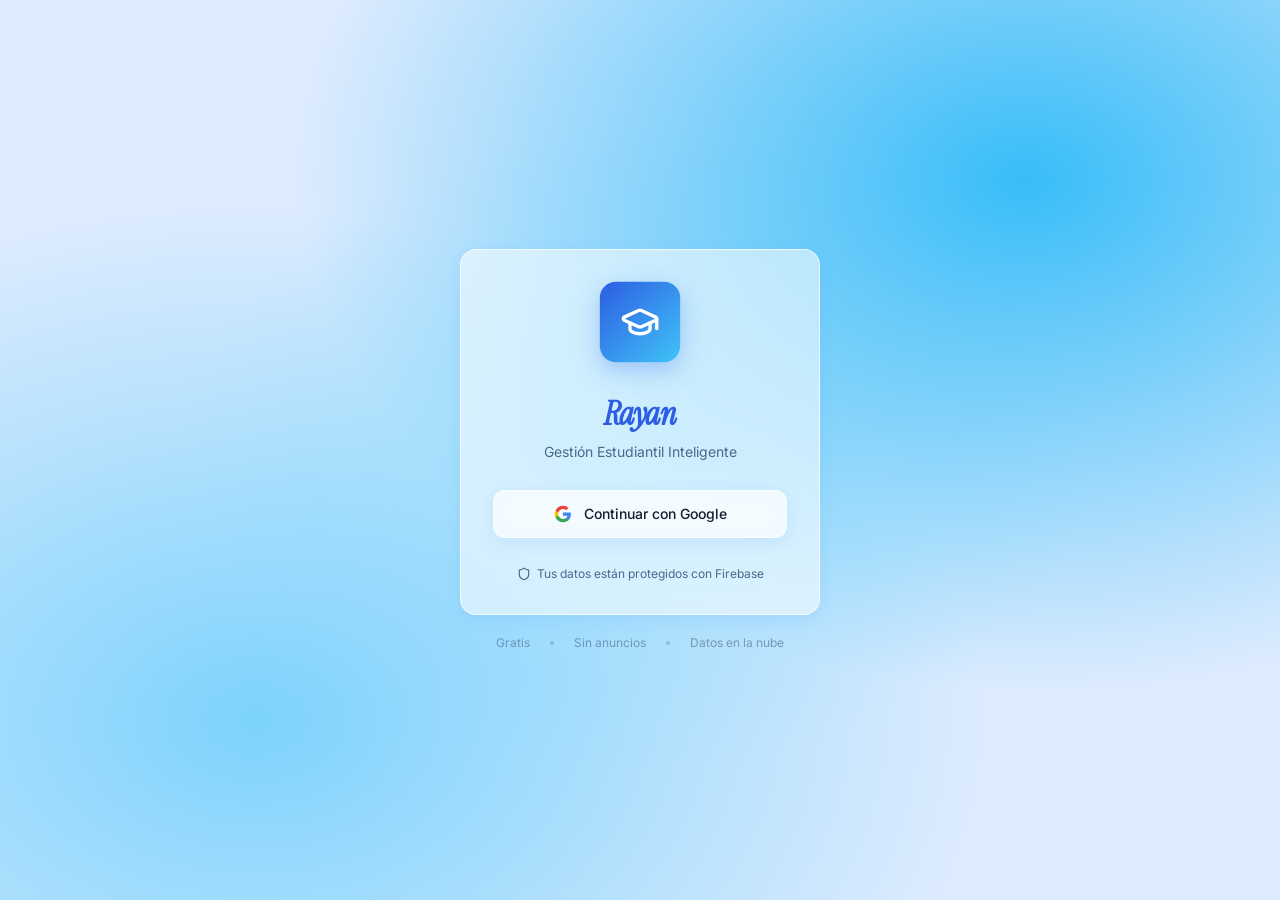
==== commit 840c7f06: "Add files via upload" ====
--- a/index.html
+++ b/index.html
@@ -4,17 +4,14 @@
     <meta charset="UTF-8" />
     <link rel="icon" type="image/png" href="./icon-192.png" />
     <meta name="viewport" content="width=device-width, initial-scale=1.0" />
-    <title>Mebistium - Gestión Estudiantil</title>
+    <title>Rayan - Gestión Estudiantil</title>
     <link rel="manifest" href="./manifest.json" />
     <meta name="theme-color" content="#2563eb" />
     <meta name="apple-mobile-web-app-capable" content="yes" />
     <meta name="apple-mobile-web-app-status-bar-style" content="black-translucent" />
-    <meta name="apple-mobile-web-app-title" content="Mebistium" />
+    <meta name="apple-mobile-web-app-title" content="Rayan" />
     <link rel="apple-touch-icon" href="./icon-512.png" />
     <meta name="description" content="Plataforma completa de gestión académica con horarios, tareas, calendario y más" />
-    <link rel="preconnect" href="https://fonts.googleapis.com">
-    <link rel="preconnect" href="https://fonts.gstatic.com" crossorigin>
-    <link href="https://fonts.googleapis.com/css2?family=Inter:wght@300;400;500;600;700;800&display=swap" rel="stylesheet">
     <script type="module" crossorigin src="./index.js"></script>
     <link rel="stylesheet" crossorigin href="./index.css">
   </head>
@@ -23,7 +20,7 @@
     <script>
       if ('serviceWorker' in navigator) {
         window.addEventListener('load', () => {
-          navigator.serviceWorker.register('./service-worker.js')
+          navigator.serviceWorker.register('/service-worker.js', { scope: '/' })
             .then(reg => console.log('✅ SW registrado:', reg.scope))
             .catch(err => console.log('SW error:', err));
         });
--- a/index.css
+++ b/index.css
@@ -1 +1 @@
-*,:before,:after{--tw-border-spacing-x: 0;--tw-border-spacing-y: 0;--tw-translate-x: 0;--tw-translate-y: 0;--tw-rotate: 0;--tw-skew-x: 0;--tw-skew-y: 0;--tw-scale-x: 1;--tw-scale-y: 1;--tw-pan-x: ;--tw-pan-y: ;--tw-pinch-zoom: ;--tw-scroll-snap-strictness: proximity;--tw-gradient-from-position: ;--tw-gradient-via-position: ;--tw-gradient-to-position: ;--tw-ordinal: ;--tw-slashed-zero: ;--tw-numeric-figure: ;--tw-numeric-spacing: ;--tw-numeric-fraction: ;--tw-ring-inset: ;--tw-ring-offset-width: 0px;--tw-ring-offset-color: #fff;--tw-ring-color: rgb(59 130 246 / .5);--tw-ring-offset-shadow: 0 0 #0000;--tw-ring-shadow: 0 0 #0000;--tw-shadow: 0 0 #0000;--tw-shadow-colored: 0 0 #0000;--tw-blur: ;--tw-brightness: ;--tw-contrast: ;--tw-grayscale: ;--tw-hue-rotate: ;--tw-invert: ;--tw-saturate: ;--tw-sepia: ;--tw-drop-shadow: ;--tw-backdrop-blur: ;--tw-backdrop-brightness: ;--tw-backdrop-contrast: ;--tw-backdrop-grayscale: ;--tw-backdrop-hue-rotate: ;--tw-backdrop-invert: ;--tw-backdrop-opacity: ;--tw-backdrop-saturate: ;--tw-backdrop-sepia: ;--tw-contain-size: ;--tw-contain-layout: ;--tw-contain-paint: ;--tw-contain-style: }::backdrop{--tw-border-spacing-x: 0;--tw-border-spacing-y: 0;--tw-translate-x: 0;--tw-translate-y: 0;--tw-rotate: 0;--tw-skew-x: 0;--tw-skew-y: 0;--tw-scale-x: 1;--tw-scale-y: 1;--tw-pan-x: ;--tw-pan-y: ;--tw-pinch-zoom: ;--tw-scroll-snap-strictness: proximity;--tw-gradient-from-position: ;--tw-gradient-via-position: ;--tw-gradient-to-position: ;--tw-ordinal: ;--tw-slashed-zero: ;--tw-numeric-figure: ;--tw-numeric-spacing: ;--tw-numeric-fraction: ;--tw-ring-inset: ;--tw-ring-offset-width: 0px;--tw-ring-offset-color: #fff;--tw-ring-color: rgb(59 130 246 / .5);--tw-ring-offset-shadow: 0 0 #0000;--tw-ring-shadow: 0 0 #0000;--tw-shadow: 0 0 #0000;--tw-shadow-colored: 0 0 #0000;--tw-blur: ;--tw-brightness: ;--tw-contrast: ;--tw-grayscale: ;--tw-hue-rotate: ;--tw-invert: ;--tw-saturate: ;--tw-sepia: ;--tw-drop-shadow: ;--tw-backdrop-blur: ;--tw-backdrop-brightness: ;--tw-backdrop-contrast: ;--tw-backdrop-grayscale: ;--tw-backdrop-hue-rotate: ;--tw-backdrop-invert: ;--tw-backdrop-opacity: ;--tw-backdrop-saturate: ;--tw-backdrop-sepia: ;--tw-contain-size: ;--tw-contain-layout: ;--tw-contain-paint: ;--tw-contain-style: }*,:before,:after{box-sizing:border-box;border-width:0;border-style:solid;border-color:#e5e7eb}:before,:after{--tw-content: ""}html,:host{line-height:1.5;-webkit-text-size-adjust:100%;-moz-tab-size:4;-o-tab-size:4;tab-size:4;font-family:Inter,system-ui,sans-serif;font-feature-settings:normal;font-variation-settings:normal;-webkit-tap-highlight-color:transparent}body{margin:0;line-height:inherit}hr{height:0;color:inherit;border-top-width:1px}abbr:where([title]){-webkit-text-decoration:underline dotted;text-decoration:underline dotted}h1,h2,h3,h4,h5,h6{font-size:inherit;font-weight:inherit}a{color:inherit;text-decoration:inherit}b,strong{font-weight:bolder}code,kbd,samp,pre{font-family:ui-monospace,SFMono-Regular,Menlo,Monaco,Consolas,Liberation Mono,Courier New,monospace;font-feature-settings:normal;font-variation-settings:normal;font-size:1em}small{font-size:80%}sub,sup{font-size:75%;line-height:0;position:relative;vertical-align:baseline}sub{bottom:-.25em}sup{top:-.5em}table{text-indent:0;border-color:inherit;border-collapse:collapse}button,input,optgroup,select,textarea{font-family:inherit;font-feature-settings:inherit;font-variation-settings:inherit;font-size:100%;font-weight:inherit;line-height:inherit;letter-spacing:inherit;color:inherit;margin:0;padding:0}button,select{text-transform:none}button,input:where([type=button]),input:where([type=reset]),input:where([type=submit]){-webkit-appearance:button;background-color:transparent;background-image:none}:-moz-focusring{outline:auto}:-moz-ui-invalid{box-shadow:none}progress{vertical-align:baseline}::-webkit-inner-spin-button,::-webkit-outer-spin-button{height:auto}[type=search]{-webkit-appearance:textfield;outline-offset:-2px}::-webkit-search-decoration{-webkit-appearance:none}::-webkit-file-upload-button{-webkit-appearance:button;font:inherit}summary{display:list-item}blockquote,dl,dd,h1,h2,h3,h4,h5,h6,hr,figure,p,pre{margin:0}fieldset{margin:0;padding:0}legend{padding:0}ol,ul,menu{list-style:none;margin:0;padding:0}dialog{padding:0}textarea{resize:vertical}input::-moz-placeholder,textarea::-moz-placeholder{opacity:1;color:#9ca3af}input::placeholder,textarea::placeholder{opacity:1;color:#9ca3af}button,[role=button]{cursor:pointer}:disabled{cursor:default}img,svg,video,canvas,audio,iframe,embed,object{display:block;vertical-align:middle}img,video{max-width:100%;height:auto}[hidden]:where(:not([hidden=until-found])){display:none}.\!container{width:100%!important}.container{width:100%}@media (min-width: 640px){.\!container{max-width:640px!important}.container{max-width:640px}}@media (min-width: 768px){.\!container{max-width:768px!important}.container{max-width:768px}}@media (min-width: 1024px){.\!container{max-width:1024px!important}.container{max-width:1024px}}@media (min-width: 1280px){.\!container{max-width:1280px!important}.container{max-width:1280px}}@media (min-width: 1536px){.\!container{max-width:1536px!important}.container{max-width:1536px}}.pointer-events-none{pointer-events:none}.fixed{position:fixed}.absolute{position:absolute}.relative{position:relative}.sticky{position:sticky}.inset-0{top:0;right:0;bottom:0;left:0}.bottom-4{bottom:1rem}.left-0{left:0}.left-4{left:1rem}.right-0{right:0}.right-4{right:1rem}.top-0{top:0}.top-1\/2{top:50%}.z-20{z-index:20}.z-30{z-index:30}.z-40{z-index:40}.z-50{z-index:50}.col-span-full{grid-column:1 / -1}.m-1{margin:.25rem}.mx-auto{margin-left:auto;margin-right:auto}.mb-1{margin-bottom:.25rem}.mb-2{margin-bottom:.5rem}.mb-3{margin-bottom:.75rem}.mb-4{margin-bottom:1rem}.mb-6{margin-bottom:1.5rem}.mb-8{margin-bottom:2rem}.ml-2{margin-left:.5rem}.mt-0\.5{margin-top:.125rem}.mt-1{margin-top:.25rem}.mt-2{margin-top:.5rem}.mt-4{margin-top:1rem}.mt-6{margin-top:1.5rem}.mt-8{margin-top:2rem}.block{display:block}.flex{display:flex}.grid{display:grid}.hidden{display:none}.aspect-square{aspect-ratio:1 / 1}.h-1{height:.25rem}.h-10{height:2.5rem}.h-12{height:3rem}.h-14{height:3.5rem}.h-16{height:4rem}.h-2{height:.5rem}.h-20{height:5rem}.h-6{height:1.5rem}.h-64{height:16rem}.h-8{height:2rem}.h-full{height:100%}.h-screen{height:100vh}.max-h-64{max-height:16rem}.min-h-\[60px\]{min-height:60px}.min-h-screen{min-height:100vh}.w-0{width:0px}.w-1{width:.25rem}.w-10{width:2.5rem}.w-12{width:3rem}.w-14{width:3.5rem}.w-16{width:4rem}.w-20{width:5rem}.w-24{width:6rem}.w-6{width:1.5rem}.w-64{width:16rem}.w-72{width:18rem}.w-8{width:2rem}.w-full{width:100%}.min-w-0{min-width:0px}.min-w-\[600px\]{min-width:600px}.max-w-3xl{max-width:48rem}.max-w-4xl{max-width:56rem}.max-w-5xl{max-width:64rem}.max-w-6xl{max-width:72rem}.max-w-md{max-width:28rem}.flex-1{flex:1 1 0%}.flex-shrink-0{flex-shrink:0}.-translate-x-full{--tw-translate-x: -100%;transform:translate(var(--tw-translate-x),var(--tw-translate-y)) rotate(var(--tw-rotate)) skew(var(--tw-skew-x)) skewY(var(--tw-skew-y)) scaleX(var(--tw-scale-x)) scaleY(var(--tw-scale-y))}.-translate-y-1\/2{--tw-translate-y: -50%;transform:translate(var(--tw-translate-x),var(--tw-translate-y)) rotate(var(--tw-rotate)) skew(var(--tw-skew-x)) skewY(var(--tw-skew-y)) scaleX(var(--tw-scale-x)) scaleY(var(--tw-scale-y))}.translate-x-0{--tw-translate-x: 0px;transform:translate(var(--tw-translate-x),var(--tw-translate-y)) rotate(var(--tw-rotate)) skew(var(--tw-skew-x)) skewY(var(--tw-skew-y)) scaleX(var(--tw-scale-x)) scaleY(var(--tw-scale-y))}.scale-110{--tw-scale-x: 1.1;--tw-scale-y: 1.1;transform:translate(var(--tw-translate-x),var(--tw-translate-y)) rotate(var(--tw-rotate)) skew(var(--tw-skew-x)) skewY(var(--tw-skew-y)) scaleX(var(--tw-scale-x)) scaleY(var(--tw-scale-y))}.transform{transform:translate(var(--tw-translate-x),var(--tw-translate-y)) rotate(var(--tw-rotate)) skew(var(--tw-skew-x)) skewY(var(--tw-skew-y)) scaleX(var(--tw-scale-x)) scaleY(var(--tw-scale-y))}@keyframes fadeIn{0%{opacity:0}to{opacity:1}}.animate-fade-in{animation:fadeIn .3s ease-in-out}@keyframes pulse{50%{opacity:.5}}.animate-pulse{animation:pulse 2s cubic-bezier(.4,0,.6,1) infinite}@keyframes slideUp{0%{opacity:0;transform:translateY(20px)}to{opacity:1;transform:translateY(0)}}.animate-slide-up{animation:slideUp .4s ease-out}@keyframes spin{to{transform:rotate(360deg)}}.animate-spin{animation:spin 1s linear infinite}.cursor-pointer{cursor:pointer}.touch-none{touch-action:none}.resize-none{resize:none}.resize{resize:both}.grid-cols-1{grid-template-columns:repeat(1,minmax(0,1fr))}.grid-cols-2{grid-template-columns:repeat(2,minmax(0,1fr))}.grid-cols-3{grid-template-columns:repeat(3,minmax(0,1fr))}.grid-cols-4{grid-template-columns:repeat(4,minmax(0,1fr))}.grid-cols-7{grid-template-columns:repeat(7,minmax(0,1fr))}.flex-col{flex-direction:column}.flex-wrap{flex-wrap:wrap}.items-start{align-items:flex-start}.items-center{align-items:center}.justify-center{justify-content:center}.justify-between{justify-content:space-between}.gap-0\.5{gap:.125rem}.gap-1{gap:.25rem}.gap-2{gap:.5rem}.gap-3{gap:.75rem}.gap-4{gap:1rem}.space-y-1>:not([hidden])~:not([hidden]){--tw-space-y-reverse: 0;margin-top:calc(.25rem * calc(1 - var(--tw-space-y-reverse)));margin-bottom:calc(.25rem * var(--tw-space-y-reverse))}.space-y-2>:not([hidden])~:not([hidden]){--tw-space-y-reverse: 0;margin-top:calc(.5rem * calc(1 - var(--tw-space-y-reverse)));margin-bottom:calc(.5rem * var(--tw-space-y-reverse))}.space-y-3>:not([hidden])~:not([hidden]){--tw-space-y-reverse: 0;margin-top:calc(.75rem * calc(1 - var(--tw-space-y-reverse)));margin-bottom:calc(.75rem * var(--tw-space-y-reverse))}.space-y-4>:not([hidden])~:not([hidden]){--tw-space-y-reverse: 0;margin-top:calc(1rem * calc(1 - var(--tw-space-y-reverse)));margin-bottom:calc(1rem * var(--tw-space-y-reverse))}.space-y-5>:not([hidden])~:not([hidden]){--tw-space-y-reverse: 0;margin-top:calc(1.25rem * calc(1 - var(--tw-space-y-reverse)));margin-bottom:calc(1.25rem * var(--tw-space-y-reverse))}.space-y-6>:not([hidden])~:not([hidden]){--tw-space-y-reverse: 0;margin-top:calc(1.5rem * calc(1 - var(--tw-space-y-reverse)));margin-bottom:calc(1.5rem * var(--tw-space-y-reverse))}.overflow-hidden{overflow:hidden}.overflow-x-auto{overflow-x:auto}.overflow-y-auto{overflow-y:auto}.truncate{overflow:hidden;text-overflow:ellipsis;white-space:nowrap}.rounded{border-radius:.25rem}.rounded-2xl{border-radius:1rem}.rounded-3xl{border-radius:1.5rem}.rounded-full{border-radius:9999px}.rounded-lg{border-radius:.5rem}.rounded-sm{border-radius:.125rem}.rounded-xl{border-radius:.75rem}.border{border-width:1px}.border-2{border-width:2px}.border-b{border-bottom-width:1px}.border-l-4{border-left-width:4px}.border-r{border-right-width:1px}.border-t{border-top-width:1px}.border-blue-500{--tw-border-opacity: 1;border-color:rgb(59 130 246 / var(--tw-border-opacity, 1))}.border-blue-500\/30{border-color:#3b82f64d}.border-cyan-500{--tw-border-opacity: 1;border-color:rgb(6 182 212 / var(--tw-border-opacity, 1))}.border-green-500{--tw-border-opacity: 1;border-color:rgb(34 197 94 / var(--tw-border-opacity, 1))}.border-green-500\/30{border-color:#22c55e4d}.border-indigo-500{--tw-border-opacity: 1;border-color:rgb(99 102 241 / var(--tw-border-opacity, 1))}.border-orange-500{--tw-border-opacity: 1;border-color:rgb(249 115 22 / var(--tw-border-opacity, 1))}.border-pink-500{--tw-border-opacity: 1;border-color:rgb(236 72 153 / var(--tw-border-opacity, 1))}.border-purple-500{--tw-border-opacity: 1;border-color:rgb(168 85 247 / var(--tw-border-opacity, 1))}.border-red-500{--tw-border-opacity: 1;border-color:rgb(239 68 68 / var(--tw-border-opacity, 1))}.border-red-500\/30{border-color:#ef44444d}.border-transparent{border-color:transparent}.border-white{--tw-border-opacity: 1;border-color:rgb(255 255 255 / var(--tw-border-opacity, 1))}.border-white\/10{border-color:#ffffff1a}.border-white\/20{border-color:#fff3}.border-white\/30{border-color:#ffffff4d}.border-white\/5{border-color:#ffffff0d}.border-yellow-500{--tw-border-opacity: 1;border-color:rgb(234 179 8 / var(--tw-border-opacity, 1))}.border-yellow-500\/30{border-color:#eab3084d}.bg-black\/50{background-color:#00000080}.bg-black\/60{background-color:#0009}.bg-black\/70{background-color:#000000b3}.bg-blue-400{--tw-bg-opacity: 1;background-color:rgb(96 165 250 / var(--tw-bg-opacity, 1))}.bg-blue-500{--tw-bg-opacity: 1;background-color:rgb(59 130 246 / var(--tw-bg-opacity, 1))}.bg-blue-500\/10{background-color:#3b82f61a}.bg-blue-500\/20{background-color:#3b82f633}.bg-blue-500\/30{background-color:#3b82f64d}.bg-cyan-500\/30{background-color:#06b6d44d}.bg-green-500{--tw-bg-opacity: 1;background-color:rgb(34 197 94 / var(--tw-bg-opacity, 1))}.bg-green-500\/20{background-color:#22c55e33}.bg-green-500\/30{background-color:#22c55e4d}.bg-orange-500\/30{background-color:#f973164d}.bg-pink-500\/30{background-color:#ec48994d}.bg-purple-500\/30{background-color:#a855f74d}.bg-red-500\/10{background-color:#ef44441a}.bg-red-500\/20{background-color:#ef444433}.bg-red-500\/30{background-color:#ef44444d}.bg-slate-800{--tw-bg-opacity: 1;background-color:rgb(30 41 59 / var(--tw-bg-opacity, 1))}.bg-slate-900{--tw-bg-opacity: 1;background-color:rgb(15 23 42 / var(--tw-bg-opacity, 1))}.bg-white{--tw-bg-opacity: 1;background-color:rgb(255 255 255 / var(--tw-bg-opacity, 1))}.bg-white\/10{background-color:#ffffff1a}.bg-white\/5{background-color:#ffffff0d}.bg-yellow-500\/20{background-color:#eab30833}.bg-yellow-500\/30{background-color:#eab3084d}.bg-gradient-to-br{background-image:linear-gradient(to bottom right,var(--tw-gradient-stops))}.bg-gradient-to-r{background-image:linear-gradient(to right,var(--tw-gradient-stops))}.from-blue-400{--tw-gradient-from: #60a5fa var(--tw-gradient-from-position);--tw-gradient-to: rgb(96 165 250 / 0) var(--tw-gradient-to-position);--tw-gradient-stops: var(--tw-gradient-from), var(--tw-gradient-to)}.from-blue-500{--tw-gradient-from: #3b82f6 var(--tw-gradient-from-position);--tw-gradient-to: rgb(59 130 246 / 0) var(--tw-gradient-to-position);--tw-gradient-stops: var(--tw-gradient-from), var(--tw-gradient-to)}.from-green-500{--tw-gradient-from: #22c55e var(--tw-gradient-from-position);--tw-gradient-to: rgb(34 197 94 / 0) var(--tw-gradient-to-position);--tw-gradient-stops: var(--tw-gradient-from), var(--tw-gradient-to)}.from-indigo-500{--tw-gradient-from: #6366f1 var(--tw-gradient-from-position);--tw-gradient-to: rgb(99 102 241 / 0) var(--tw-gradient-to-position);--tw-gradient-stops: var(--tw-gradient-from), var(--tw-gradient-to)}.from-orange-400{--tw-gradient-from: #fb923c var(--tw-gradient-from-position);--tw-gradient-to: rgb(251 146 60 / 0) var(--tw-gradient-to-position);--tw-gradient-stops: var(--tw-gradient-from), var(--tw-gradient-to)}.from-orange-500{--tw-gradient-from: #f97316 var(--tw-gradient-from-position);--tw-gradient-to: rgb(249 115 22 / 0) var(--tw-gradient-to-position);--tw-gradient-stops: var(--tw-gradient-from), var(--tw-gradient-to)}.from-orange-500\/20{--tw-gradient-from: rgb(249 115 22 / .2) var(--tw-gradient-from-position);--tw-gradient-to: rgb(249 115 22 / 0) var(--tw-gradient-to-position);--tw-gradient-stops: var(--tw-gradient-from), var(--tw-gradient-to)}.from-purple-500{--tw-gradient-from: #a855f7 var(--tw-gradient-from-position);--tw-gradient-to: rgb(168 85 247 / 0) var(--tw-gradient-to-position);--tw-gradient-stops: var(--tw-gradient-from), var(--tw-gradient-to)}.from-red-500{--tw-gradient-from: #ef4444 var(--tw-gradient-from-position);--tw-gradient-to: rgb(239 68 68 / 0) var(--tw-gradient-to-position);--tw-gradient-stops: var(--tw-gradient-from), var(--tw-gradient-to)}.from-slate-900{--tw-gradient-from: #0f172a var(--tw-gradient-from-position);--tw-gradient-to: rgb(15 23 42 / 0) var(--tw-gradient-to-position);--tw-gradient-stops: var(--tw-gradient-from), var(--tw-gradient-to)}.from-yellow-500{--tw-gradient-from: #eab308 var(--tw-gradient-from-position);--tw-gradient-to: rgb(234 179 8 / 0) var(--tw-gradient-to-position);--tw-gradient-stops: var(--tw-gradient-from), var(--tw-gradient-to)}.via-slate-800{--tw-gradient-to: rgb(30 41 59 / 0) var(--tw-gradient-to-position);--tw-gradient-stops: var(--tw-gradient-from), #1e293b var(--tw-gradient-via-position), var(--tw-gradient-to)}.to-amber-500{--tw-gradient-to: #f59e0b var(--tw-gradient-to-position)}.to-cyan-400{--tw-gradient-to: #22d3ee var(--tw-gradient-to-position)}.to-cyan-500{--tw-gradient-to: #06b6d4 var(--tw-gradient-to-position)}.to-emerald-500{--tw-gradient-to: #10b981 var(--tw-gradient-to-position)}.to-orange-500{--tw-gradient-to: #f97316 var(--tw-gradient-to-position)}.to-pink-500{--tw-gradient-to: #ec4899 var(--tw-gradient-to-position)}.to-purple-500{--tw-gradient-to: #a855f7 var(--tw-gradient-to-position)}.to-red-400{--tw-gradient-to: #f87171 var(--tw-gradient-to-position)}.to-red-500{--tw-gradient-to: #ef4444 var(--tw-gradient-to-position)}.to-red-500\/20{--tw-gradient-to: rgb(239 68 68 / .2) var(--tw-gradient-to-position)}.to-slate-900{--tw-gradient-to: #0f172a var(--tw-gradient-to-position)}.to-violet-500{--tw-gradient-to: #8b5cf6 var(--tw-gradient-to-position)}.bg-clip-text{-webkit-background-clip:text;background-clip:text}.p-1{padding:.25rem}.p-1\.5{padding:.375rem}.p-12{padding:3rem}.p-2{padding:.5rem}.p-3{padding:.75rem}.p-4{padding:1rem}.p-5{padding:1.25rem}.p-6{padding:1.5rem}.p-8{padding:2rem}.px-2{padding-left:.5rem;padding-right:.5rem}.px-3{padding-left:.75rem;padding-right:.75rem}.px-4{padding-left:1rem;padding-right:1rem}.px-6{padding-left:1.5rem;padding-right:1.5rem}.py-0\.5{padding-top:.125rem;padding-bottom:.125rem}.py-1\.5{padding-top:.375rem;padding-bottom:.375rem}.py-2{padding-top:.5rem;padding-bottom:.5rem}.py-2\.5{padding-top:.625rem;padding-bottom:.625rem}.py-3{padding-top:.75rem;padding-bottom:.75rem}.py-4{padding-top:1rem;padding-bottom:1rem}.pt-4{padding-top:1rem}.text-center{text-align:center}.text-right{text-align:right}.font-mono{font-family:ui-monospace,SFMono-Regular,Menlo,Monaco,Consolas,Liberation Mono,Courier New,monospace}.text-2xl{font-size:1.5rem;line-height:2rem}.text-3xl{font-size:1.875rem;line-height:2.25rem}.text-4xl{font-size:2.25rem;line-height:2.5rem}.text-6xl{font-size:3.75rem;line-height:1}.text-\[10px\]{font-size:10px}.text-lg{font-size:1.125rem;line-height:1.75rem}.text-sm{font-size:.875rem;line-height:1.25rem}.text-xl{font-size:1.25rem;line-height:1.75rem}.text-xs{font-size:.75rem;line-height:1rem}.font-black{font-weight:900}.font-bold{font-weight:700}.font-medium{font-weight:500}.font-semibold{font-weight:600}.uppercase{text-transform:uppercase}.leading-tight{line-height:1.25}.tracking-wider{letter-spacing:.05em}.text-blue-400{--tw-text-opacity: 1;color:rgb(96 165 250 / var(--tw-text-opacity, 1))}.text-green-400{--tw-text-opacity: 1;color:rgb(74 222 128 / var(--tw-text-opacity, 1))}.text-indigo-400{--tw-text-opacity: 1;color:rgb(129 140 248 / var(--tw-text-opacity, 1))}.text-orange-400{--tw-text-opacity: 1;color:rgb(251 146 60 / var(--tw-text-opacity, 1))}.text-purple-400{--tw-text-opacity: 1;color:rgb(192 132 252 / var(--tw-text-opacity, 1))}.text-red-400{--tw-text-opacity: 1;color:rgb(248 113 113 / var(--tw-text-opacity, 1))}.text-slate-900{--tw-text-opacity: 1;color:rgb(15 23 42 / var(--tw-text-opacity, 1))}.text-transparent{color:transparent}.text-white{--tw-text-opacity: 1;color:rgb(255 255 255 / var(--tw-text-opacity, 1))}.text-white\/30{color:#ffffff4d}.text-white\/40{color:#fff6}.text-white\/50{color:#ffffff80}.text-white\/60{color:#fff9}.text-white\/70{color:#ffffffb3}.text-yellow-400{--tw-text-opacity: 1;color:rgb(250 204 21 / var(--tw-text-opacity, 1))}.line-through{text-decoration-line:line-through}.placeholder-white\/40::-moz-placeholder{color:#fff6}.placeholder-white\/40::placeholder{color:#fff6}.opacity-0{opacity:0}.opacity-50{opacity:.5}.opacity-60{opacity:.6}.opacity-70{opacity:.7}.shadow-2xl{--tw-shadow: 0 25px 50px -12px rgb(0 0 0 / .25);--tw-shadow-colored: 0 25px 50px -12px var(--tw-shadow-color);box-shadow:var(--tw-ring-offset-shadow, 0 0 #0000),var(--tw-ring-shadow, 0 0 #0000),var(--tw-shadow)}.shadow-lg{--tw-shadow: 0 10px 15px -3px rgb(0 0 0 / .1), 0 4px 6px -4px rgb(0 0 0 / .1);--tw-shadow-colored: 0 10px 15px -3px var(--tw-shadow-color), 0 4px 6px -4px var(--tw-shadow-color);box-shadow:var(--tw-ring-offset-shadow, 0 0 #0000),var(--tw-ring-shadow, 0 0 #0000),var(--tw-shadow)}.blur-3xl{--tw-blur: blur(64px);filter:var(--tw-blur) var(--tw-brightness) var(--tw-contrast) var(--tw-grayscale) var(--tw-hue-rotate) var(--tw-invert) var(--tw-saturate) var(--tw-sepia) var(--tw-drop-shadow)}.filter{filter:var(--tw-blur) var(--tw-brightness) var(--tw-contrast) var(--tw-grayscale) var(--tw-hue-rotate) var(--tw-invert) var(--tw-saturate) var(--tw-sepia) var(--tw-drop-shadow)}.backdrop-blur-sm{--tw-backdrop-blur: blur(4px);-webkit-backdrop-filter:var(--tw-backdrop-blur) var(--tw-backdrop-brightness) var(--tw-backdrop-contrast) var(--tw-backdrop-grayscale) var(--tw-backdrop-hue-rotate) var(--tw-backdrop-invert) var(--tw-backdrop-opacity) var(--tw-backdrop-saturate) var(--tw-backdrop-sepia);backdrop-filter:var(--tw-backdrop-blur) var(--tw-backdrop-brightness) var(--tw-backdrop-contrast) var(--tw-backdrop-grayscale) var(--tw-backdrop-hue-rotate) var(--tw-backdrop-invert) var(--tw-backdrop-opacity) var(--tw-backdrop-saturate) var(--tw-backdrop-sepia)}.transition-all{transition-property:all;transition-timing-function:cubic-bezier(.4,0,.2,1);transition-duration:.15s}.transition-transform{transition-property:transform;transition-timing-function:cubic-bezier(.4,0,.2,1);transition-duration:.15s}.duration-300{transition-duration:.3s}:root{--bg-start: #0f172a;--bg-mid: #1e293b;--bg-end: #0f172a;--accent: #3b82f6;--accent-light: #60a5fa;--text-primary: #f8fafc;--text-secondary: #cbd5e1;--border: rgba(255, 255, 255, .1);--glass-bg: rgba(255, 255, 255, .05);--glass-border: rgba(255, 255, 255, .1)}[data-theme=light]{--bg-start: #f0f9ff;--bg-mid: #e0f2fe;--bg-end: #f0f9ff;--text-primary: #0f172a;--text-secondary: #475569;--border: rgba(0, 0, 0, .1);--glass-bg: rgba(255, 255, 255, .6);--glass-border: rgba(0, 0, 0, .08)}[data-theme=purple]{--bg-start: #1e1b4b;--bg-mid: #312e81;--bg-end: #1e1b4b;--accent: #8b5cf6;--accent-light: #a78bfa}[data-theme=green]{--bg-start: #064e3b;--bg-mid: #065f46;--bg-end: #064e3b;--accent: #10b981;--accent-light: #34d399}[data-theme=rose]{--bg-start: #4c0519;--bg-mid: #881337;--bg-end: #4c0519;--accent: #f43f5e;--accent-light: #fb7185}*{box-sizing:border-box}html,body{margin:0;padding:0;font-family:Inter,system-ui,-apple-system,sans-serif;-webkit-font-smoothing:antialiased;-moz-osx-font-smoothing:grayscale}body{background:linear-gradient(135deg,var(--bg-start) 0%,var(--bg-mid) 50%,var(--bg-end) 100%);background-attachment:fixed;color:var(--text-primary);min-height:100vh;overflow-x:hidden}#root{min-height:100vh}.glass{background:var(--glass-bg);backdrop-filter:blur(20px);-webkit-backdrop-filter:blur(20px);border:1px solid var(--glass-border);box-shadow:0 8px 32px #0003}.glass-strong{background:#ffffff14;backdrop-filter:blur(30px);-webkit-backdrop-filter:blur(30px);border:1px solid rgba(255,255,255,.15)}[data-theme=light] .glass-strong{background:#fffc}::-webkit-scrollbar{width:8px;height:8px}::-webkit-scrollbar-track{background:transparent}::-webkit-scrollbar-thumb{background:#fff3;border-radius:4px}::-webkit-scrollbar-thumb:hover{background:#ffffff4d}[data-theme=light] ::-webkit-scrollbar-thumb{background:#0003}@keyframes pulse-glow{0%,to{box-shadow:0 0 20px #3b82f64d}50%{box-shadow:0 0 40px #3b82f699}}.pulse-glow{animation:pulse-glow 2s ease-in-out infinite}.canvas-pen{cursor:crosshair}.canvas-eraser{cursor:url("data:image/svg+xml;utf8,<svg xmlns='http://www.w3.org/2000/svg' width='24' height='24' viewBox='0 0 24 24' fill='none' stroke='white' stroke-width='2' stroke-linecap='round' stroke-linejoin='round'><path d='M20 20H7L3 16C2.5 15.5 2.5 14.5 3 14L13 4L20 11L11 20'/></svg>") 12 12,auto}.btn-transition{transition:all .2s cubic-bezier(.4,0,.2,1)}.btn-transition:hover{transform:translateY(-1px)}.btn-transition:active{transform:translateY(0)}input,textarea,select{font-family:inherit}input:focus,textarea:focus,select:focus{outline:none}input[type=number]::-webkit-inner-spin-button,input[type=number]::-webkit-outer-spin-button{-webkit-appearance:none;margin:0}input[type=number]{-moz-appearance:textfield}@supports (padding: max(0px)){body{padding-left:env(safe-area-inset-left);padding-right:env(safe-area-inset-right)}}.hover\:scale-105:hover{--tw-scale-x: 1.05;--tw-scale-y: 1.05;transform:translate(var(--tw-translate-x),var(--tw-translate-y)) rotate(var(--tw-rotate)) skew(var(--tw-skew-x)) skewY(var(--tw-skew-y)) scaleX(var(--tw-scale-x)) scaleY(var(--tw-scale-y))}.hover\:border-white\/30:hover{border-color:#ffffff4d}.hover\:border-white\/50:hover{border-color:#ffffff80}.hover\:border-white\/60:hover{border-color:#fff9}.hover\:bg-blue-600:hover{--tw-bg-opacity: 1;background-color:rgb(37 99 235 / var(--tw-bg-opacity, 1))}.hover\:bg-red-500\/10:hover{background-color:#ef44441a}.hover\:bg-red-500\/20:hover{background-color:#ef444433}.hover\:bg-red-500\/30:hover{background-color:#ef44444d}.hover\:bg-white\/10:hover{background-color:#ffffff1a}.hover\:bg-white\/20:hover{background-color:#fff3}.hover\:bg-white\/5:hover{background-color:#ffffff0d}.hover\:bg-white\/90:hover{background-color:#ffffffe6}.hover\:from-indigo-600:hover{--tw-gradient-from: #4f46e5 var(--tw-gradient-from-position);--tw-gradient-to: rgb(79 70 229 / 0) var(--tw-gradient-to-position);--tw-gradient-stops: var(--tw-gradient-from), var(--tw-gradient-to)}.hover\:to-purple-600:hover{--tw-gradient-to: #9333ea var(--tw-gradient-to-position)}.hover\:text-blue-300:hover{--tw-text-opacity: 1;color:rgb(147 197 253 / var(--tw-text-opacity, 1))}.hover\:text-white:hover{--tw-text-opacity: 1;color:rgb(255 255 255 / var(--tw-text-opacity, 1))}.disabled\:opacity-30:disabled{opacity:.3}.disabled\:opacity-50:disabled{opacity:.5}.disabled\:opacity-60:disabled{opacity:.6}.group:hover .group-hover\:opacity-100{opacity:1}@media (min-width: 640px){.sm\:inline{display:inline}}@media (min-width: 768px){.md\:grid-cols-2{grid-template-columns:repeat(2,minmax(0,1fr))}.md\:grid-cols-3{grid-template-columns:repeat(3,minmax(0,1fr))}.md\:gap-2{gap:.5rem}.md\:p-12{padding:3rem}.md\:p-2{padding:.5rem}.md\:p-6{padding:1.5rem}.md\:p-8{padding:2rem}.md\:text-4xl{font-size:2.25rem;line-height:2.5rem}.md\:text-7xl{font-size:4.5rem;line-height:1}}@media (min-width: 1024px){.lg\:sticky{position:sticky}.lg\:hidden{display:none}.lg\:translate-x-0{--tw-translate-x: 0px;transform:translate(var(--tw-translate-x),var(--tw-translate-y)) rotate(var(--tw-rotate)) skew(var(--tw-skew-x)) skewY(var(--tw-skew-y)) scaleX(var(--tw-scale-x)) scaleY(var(--tw-scale-y))}.lg\:grid-cols-3{grid-template-columns:repeat(3,minmax(0,1fr))}.lg\:grid-cols-6{grid-template-columns:repeat(6,minmax(0,1fr))}}
+@import"https://fonts.googleapis.com/css2?family=Instrument+Serif:ital@0;1&family=Inter:wght@300;400;500;600;700;800&display=swap";*,:before,:after{--tw-border-spacing-x: 0;--tw-border-spacing-y: 0;--tw-translate-x: 0;--tw-translate-y: 0;--tw-rotate: 0;--tw-skew-x: 0;--tw-skew-y: 0;--tw-scale-x: 1;--tw-scale-y: 1;--tw-pan-x: ;--tw-pan-y: ;--tw-pinch-zoom: ;--tw-scroll-snap-strictness: proximity;--tw-gradient-from-position: ;--tw-gradient-via-position: ;--tw-gradient-to-position: ;--tw-ordinal: ;--tw-slashed-zero: ;--tw-numeric-figure: ;--tw-numeric-spacing: ;--tw-numeric-fraction: ;--tw-ring-inset: ;--tw-ring-offset-width: 0px;--tw-ring-offset-color: #fff;--tw-ring-color: rgb(59 130 246 / .5);--tw-ring-offset-shadow: 0 0 #0000;--tw-ring-shadow: 0 0 #0000;--tw-shadow: 0 0 #0000;--tw-shadow-colored: 0 0 #0000;--tw-blur: ;--tw-brightness: ;--tw-contrast: ;--tw-grayscale: ;--tw-hue-rotate: ;--tw-invert: ;--tw-saturate: ;--tw-sepia: ;--tw-drop-shadow: ;--tw-backdrop-blur: ;--tw-backdrop-brightness: ;--tw-backdrop-contrast: ;--tw-backdrop-grayscale: ;--tw-backdrop-hue-rotate: ;--tw-backdrop-invert: ;--tw-backdrop-opacity: ;--tw-backdrop-saturate: ;--tw-backdrop-sepia: ;--tw-contain-size: ;--tw-contain-layout: ;--tw-contain-paint: ;--tw-contain-style: }::backdrop{--tw-border-spacing-x: 0;--tw-border-spacing-y: 0;--tw-translate-x: 0;--tw-translate-y: 0;--tw-rotate: 0;--tw-skew-x: 0;--tw-skew-y: 0;--tw-scale-x: 1;--tw-scale-y: 1;--tw-pan-x: ;--tw-pan-y: ;--tw-pinch-zoom: ;--tw-scroll-snap-strictness: proximity;--tw-gradient-from-position: ;--tw-gradient-via-position: ;--tw-gradient-to-position: ;--tw-ordinal: ;--tw-slashed-zero: ;--tw-numeric-figure: ;--tw-numeric-spacing: ;--tw-numeric-fraction: ;--tw-ring-inset: ;--tw-ring-offset-width: 0px;--tw-ring-offset-color: #fff;--tw-ring-color: rgb(59 130 246 / .5);--tw-ring-offset-shadow: 0 0 #0000;--tw-ring-shadow: 0 0 #0000;--tw-shadow: 0 0 #0000;--tw-shadow-colored: 0 0 #0000;--tw-blur: ;--tw-brightness: ;--tw-contrast: ;--tw-grayscale: ;--tw-hue-rotate: ;--tw-invert: ;--tw-saturate: ;--tw-sepia: ;--tw-drop-shadow: ;--tw-backdrop-blur: ;--tw-backdrop-brightness: ;--tw-backdrop-contrast: ;--tw-backdrop-grayscale: ;--tw-backdrop-hue-rotate: ;--tw-backdrop-invert: ;--tw-backdrop-opacity: ;--tw-backdrop-saturate: ;--tw-backdrop-sepia: ;--tw-contain-size: ;--tw-contain-layout: ;--tw-contain-paint: ;--tw-contain-style: }*,:before,:after{box-sizing:border-box;border-width:0;border-style:solid;border-color:#e5e7eb}:before,:after{--tw-content: ""}html,:host{line-height:1.5;-webkit-text-size-adjust:100%;-moz-tab-size:4;-o-tab-size:4;tab-size:4;font-family:Inter,-apple-system,BlinkMacSystemFont,Segoe UI,sans-serif;font-feature-settings:normal;font-variation-settings:normal;-webkit-tap-highlight-color:transparent}body{margin:0;line-height:inherit}hr{height:0;color:inherit;border-top-width:1px}abbr:where([title]){-webkit-text-decoration:underline dotted;text-decoration:underline dotted}h1,h2,h3,h4,h5,h6{font-size:inherit;font-weight:inherit}a{color:inherit;text-decoration:inherit}b,strong{font-weight:bolder}code,kbd,samp,pre{font-family:ui-monospace,SFMono-Regular,Menlo,Monaco,Consolas,Liberation Mono,Courier New,monospace;font-feature-settings:normal;font-variation-settings:normal;font-size:1em}small{font-size:80%}sub,sup{font-size:75%;line-height:0;position:relative;vertical-align:baseline}sub{bottom:-.25em}sup{top:-.5em}table{text-indent:0;border-color:inherit;border-collapse:collapse}button,input,optgroup,select,textarea{font-family:inherit;font-feature-settings:inherit;font-variation-settings:inherit;font-size:100%;font-weight:inherit;line-height:inherit;letter-spacing:inherit;color:inherit;margin:0;padding:0}button,select{text-transform:none}button,input:where([type=button]),input:where([type=reset]),input:where([type=submit]){-webkit-appearance:button;background-color:transparent;background-image:none}:-moz-focusring{outline:auto}:-moz-ui-invalid{box-shadow:none}progress{vertical-align:baseline}::-webkit-inner-spin-button,::-webkit-outer-spin-button{height:auto}[type=search]{-webkit-appearance:textfield;outline-offset:-2px}::-webkit-search-decoration{-webkit-appearance:none}::-webkit-file-upload-button{-webkit-appearance:button;font:inherit}summary{display:list-item}blockquote,dl,dd,h1,h2,h3,h4,h5,h6,hr,figure,p,pre{margin:0}fieldset{margin:0;padding:0}legend{padding:0}ol,ul,menu{list-style:none;margin:0;padding:0}dialog{padding:0}textarea{resize:vertical}input::-moz-placeholder,textarea::-moz-placeholder{opacity:1;color:#9ca3af}input::placeholder,textarea::placeholder{opacity:1;color:#9ca3af}button,[role=button]{cursor:pointer}:disabled{cursor:default}img,svg,video,canvas,audio,iframe,embed,object{display:block;vertical-align:middle}img,video{max-width:100%;height:auto}[hidden]:where(:not([hidden=until-found])){display:none}:root{--font-sans: "Inter", -apple-system, BlinkMacSystemFont, "Segoe UI", sans-serif;--font-serif: "Instrument Serif", Georgia, serif;--background: 214 95% 93%;--foreground: 220 40% 13%;--card: 0 0% 100%;--card-foreground: 220 40% 13%;--popover: 0 0% 100%;--popover-foreground: 220 40% 13%;--primary: 224 76% 53%;--primary-foreground: 0 0% 100%;--secondary: 0 0% 100%;--secondary-foreground: 220 30% 40%;--muted: 210 30% 85%;--muted-foreground: 213 30% 42%;--accent: 197 92% 61%;--accent-foreground: 220 40% 13%;--destructive: 0 84% 60%;--destructive-foreground: 0 0% 100%;--success: 160 64% 43%;--success-foreground: 0 0% 100%;--warning: 37 91% 55%;--warning-foreground: 0 0% 100%;--info: 197 92% 61%;--info-foreground: 0 0% 100%;--border: 0 0% 100%;--input: 0 0% 100%;--ring: 224 76% 53%;--radius: .875rem;--sidebar-background: 0 0% 100%;--sidebar-foreground: 213 30% 42%;--sidebar-primary: 224 76% 53%;--sidebar-primary-foreground: 0 0% 100%;--sidebar-accent: 224 76% 53%;--sidebar-accent-foreground: 224 76% 53%;--sidebar-border: 0 0% 100%;--sidebar-ring: 224 76% 53%;--glass-bg: rgba(255, 255, 255, .55);--glass-border: rgba(255, 255, 255, .75);--glass-shadow: rgba(56, 139, 253, .12);--gradient-primary: linear-gradient(135deg, hsl(224 76% 53%), hsl(197 92% 61%));--gradient-accent: linear-gradient(135deg, hsl(224 76% 53% / .15), hsl(197 92% 61% / .1));--shadow-glass: 0 4px 16px rgba(56, 139, 253, .12);--shadow-glass-hover: 0 8px 24px rgba(56, 139, 253, .18);--shadow-card: 0 2px 12px rgba(56, 139, 253, .08)}*{border-color:hsl(var(--border))}body{color:hsl(var(--foreground));font-family:var(--font-sans);-webkit-font-smoothing:antialiased;-moz-osx-font-smoothing:grayscale;background:#dcebfe;background-image:radial-gradient(at 20% 80%,#7dd3fc 0px,transparent 50%),radial-gradient(at 80% 20%,#38bdf8 0px,transparent 50%),radial-gradient(at 50% 50%,#bae6fd 0px,transparent 50%);min-height:100vh}h1,h2,h3,h4,h5,h6{font-weight:600;color:hsl(var(--foreground));letter-spacing:-.025em}::-webkit-scrollbar{width:4px;height:4px}::-webkit-scrollbar-track{background:transparent}::-webkit-scrollbar-thumb{background:#2563eb26;border-radius:10px}::-webkit-scrollbar-thumb:hover{background:#2563eb40}*{cursor:default!important}a,button,[role=button],[onclick],label,select,input[type=checkbox],input[type=radio],input[type=range],input[type=submit],input[type=button]{cursor:pointer!important}input[type=text],input[type=email],input[type=password],input[type=number],input[type=date],input[type=time],input[type=url],input[type=color],textarea,[contenteditable=true]{cursor:text!important}.\!container{width:100%!important;margin-right:auto!important;margin-left:auto!important;padding-right:2rem!important;padding-left:2rem!important}.container{width:100%;margin-right:auto;margin-left:auto;padding-right:2rem;padding-left:2rem}@media (min-width: 1400px){.\!container{max-width:1400px!important}.container{max-width:1400px}}.glass-card{background:var(--glass-bg);border:1px solid var(--glass-border);border-radius:1rem;backdrop-filter:blur(16px);-webkit-backdrop-filter:blur(16px);box-shadow:var(--shadow-glass)}.glass-card-hover{background:var(--glass-bg);border:1px solid var(--glass-border);border-radius:1rem;transition-property:all;transition-timing-function:cubic-bezier(.4,0,.2,1);transition-duration:.3s;animation-duration:.3s;backdrop-filter:blur(16px);-webkit-backdrop-filter:blur(16px);box-shadow:var(--shadow-glass)}.glass-card-hover:hover{box-shadow:var(--shadow-glass-hover);transform:translateY(-2px)}.stat-card{background:var(--glass-bg);border:1px solid var(--glass-border);border-radius:1rem;padding:1rem;transition-property:all;transition-timing-function:cubic-bezier(.4,0,.2,1);transition-duration:.3s;animation-duration:.3s;backdrop-filter:blur(16px);-webkit-backdrop-filter:blur(16px);box-shadow:var(--shadow-glass)}.stat-card:hover{box-shadow:var(--shadow-glass-hover);transform:translateY(-2px)}.page-header{font-family:var(--font-serif);font-size:1.875rem;line-height:2.25rem;font-weight:400;color:hsl(var(--foreground))}@media (min-width: 768px){.page-header{font-size:2.25rem;line-height:2.5rem}}.page-header{letter-spacing:-.02em;line-height:1.1}.page-subtitle{margin-top:.25rem;font-size:.875rem;line-height:1.25rem;color:hsl(var(--muted-foreground))}.section-label{font-size:.68rem;font-weight:600;text-transform:uppercase;letter-spacing:.14em;color:hsl(var(--muted-foreground))}.input-premium{background:var(--glass-bg);border:1px solid var(--glass-border);border-radius:.75rem;padding:.75rem 1rem;font-size:.875rem;line-height:1.25rem;color:hsl(var(--foreground));transition-property:all;transition-timing-function:cubic-bezier(.4,0,.2,1);transition-duration:.2s;animation-duration:.2s}.input-premium::-moz-placeholder{color:hsl(var(--muted-foreground) / .6)}.input-premium::placeholder{color:hsl(var(--muted-foreground) / .6)}.input-premium{-webkit-backdrop-filter:blur(12px);backdrop-filter:blur(12px)}.input-premium:focus{outline:2px solid transparent;outline-offset:2px;border-color:#2c5de266;box-shadow:0 0 0 3px #2c5de21a}.btn-primary{position:relative;overflow:hidden;border-radius:.75rem;padding:.75rem 1.25rem;font-size:.875rem;line-height:1.25rem;font-weight:600;--tw-text-opacity: 1;color:rgb(255 255 255 / var(--tw-text-opacity, 1));transition-property:all;transition-timing-function:cubic-bezier(.4,0,.2,1);transition-duration:.3s;animation-duration:.3s;background:var(--gradient-primary);box-shadow:0 8px 24px #2563eb4d}.btn-primary:hover{--tw-brightness: brightness(1.1);filter:var(--tw-blur) var(--tw-brightness) var(--tw-contrast) var(--tw-grayscale) var(--tw-hue-rotate) var(--tw-invert) var(--tw-saturate) var(--tw-sepia) var(--tw-drop-shadow);box-shadow:0 12px 32px #2563eb66;transform:scale(1.02)}.badge-glow{display:inline-flex;align-items:center;gap:.375rem;border-radius:9999px;padding:.25rem .625rem;font-size:.75rem;line-height:1rem;font-weight:500;background:#2c5de21a;color:#2c5de2}.progress-bar{height:.25rem;overflow:hidden;border-radius:9999px;background:#2c5de21a}.progress-fill{height:100%;border-radius:9999px;background:var(--gradient-primary);transition:width .8s ease}.sr-only{position:absolute;width:1px;height:1px;padding:0;margin:-1px;overflow:hidden;clip:rect(0,0,0,0);white-space:nowrap;border-width:0}.pointer-events-none{pointer-events:none}.pointer-events-auto{pointer-events:auto}.visible{visibility:visible}.invisible{visibility:hidden}.fixed{position:fixed}.absolute{position:absolute}.relative{position:relative}.inset-0{top:0;right:0;bottom:0;left:0}.inset-x-0{left:0;right:0}.inset-y-0{top:0;bottom:0}.-bottom-12{bottom:-3rem}.-left-12{left:-3rem}.-right-12{right:-3rem}.-top-12{top:-3rem}.bottom-0{bottom:0}.bottom-1{bottom:.25rem}.bottom-24{bottom:6rem}.left-0{left:0}.left-0\.5{left:.125rem}.left-1{left:.25rem}.left-1\/2{left:50%}.left-2{left:.5rem}.left-\[50\%\]{left:50%}.right-0{right:0}.right-1{right:.25rem}.right-1\.5{right:.375rem}.right-2{right:.5rem}.right-3{right:.75rem}.right-4{right:1rem}.right-5{right:1.25rem}.top-0{top:0}.top-0\.5{top:.125rem}.top-1\.5{top:.375rem}.top-1\/2{top:50%}.top-2{top:.5rem}.top-3\.5{top:.875rem}.top-4{top:1rem}.top-\[1px\]{top:1px}.top-\[50\%\]{top:50%}.top-\[60\%\]{top:60%}.top-full{top:100%}.z-10{z-index:10}.z-20{z-index:20}.z-40{z-index:40}.z-50{z-index:50}.z-\[100\]{z-index:100}.z-\[1\]{z-index:1}.-mx-1{margin-left:-.25rem;margin-right:-.25rem}.-mx-5{margin-left:-1.25rem;margin-right:-1.25rem}.mx-2{margin-left:.5rem;margin-right:.5rem}.mx-3\.5{margin-left:.875rem;margin-right:.875rem}.mx-auto{margin-left:auto;margin-right:auto}.my-0\.5{margin-top:.125rem;margin-bottom:.125rem}.my-1{margin-top:.25rem;margin-bottom:.25rem}.-ml-4{margin-left:-1rem}.-mt-4{margin-top:-1rem}.mb-0\.5{margin-bottom:.125rem}.mb-1{margin-bottom:.25rem}.mb-1\.5{margin-bottom:.375rem}.mb-2{margin-bottom:.5rem}.mb-2\.5{margin-bottom:.625rem}.mb-3{margin-bottom:.75rem}.mb-4{margin-bottom:1rem}.mb-5{margin-bottom:1.25rem}.mb-6{margin-bottom:1.5rem}.mb-7{margin-bottom:1.75rem}.ml-1{margin-left:.25rem}.ml-auto{margin-left:auto}.mr-2{margin-right:.5rem}.mt-0\.5{margin-top:.125rem}.mt-1{margin-top:.25rem}.mt-1\.5{margin-top:.375rem}.mt-2{margin-top:.5rem}.mt-24{margin-top:6rem}.mt-3{margin-top:.75rem}.mt-4{margin-top:1rem}.mt-5{margin-top:1.25rem}.mt-7{margin-top:1.75rem}.mt-auto{margin-top:auto}.line-clamp-3{overflow:hidden;display:-webkit-box;-webkit-box-orient:vertical;-webkit-line-clamp:3}.block{display:block}.inline{display:inline}.flex{display:flex}.inline-flex{display:inline-flex}.table{display:table}.grid{display:grid}.hidden{display:none}.aspect-square{aspect-ratio:1 / 1}.aspect-video{aspect-ratio:16 / 9}.size-4{width:1rem;height:1rem}.h-1{height:.25rem}.h-1\.5{height:.375rem}.h-10{height:2.5rem}.h-11{height:2.75rem}.h-12{height:3rem}.h-14{height:3.5rem}.h-16{height:4rem}.h-2{height:.5rem}.h-2\.5{height:.625rem}.h-20{height:5rem}.h-3{height:.75rem}.h-3\.5{height:.875rem}.h-4{height:1rem}.h-5{height:1.25rem}.h-6{height:1.5rem}.h-7{height:1.75rem}.h-8{height:2rem}.h-9{height:2.25rem}.h-\[18px\]{height:18px}.h-\[1px\]{height:1px}.h-\[22px\]{height:22px}.h-\[52px\]{height:52px}.h-\[var\(--radix-navigation-menu-viewport-height\)\]{height:var(--radix-navigation-menu-viewport-height)}.h-\[var\(--radix-select-trigger-height\)\]{height:var(--radix-select-trigger-height)}.h-auto{height:auto}.h-full{height:100%}.h-px{height:1px}.h-svh{height:100svh}.max-h-96{max-height:24rem}.max-h-\[300px\]{max-height:300px}.max-h-screen{max-height:100vh}.min-h-0{min-height:0px}.min-h-\[80px\]{min-height:80px}.min-h-screen{min-height:100vh}.min-h-svh{min-height:100svh}.w-0{width:0px}.w-1{width:.25rem}.w-10{width:2.5rem}.w-11{width:2.75rem}.w-12{width:3rem}.w-14{width:3.5rem}.w-16{width:4rem}.w-2{width:.5rem}.w-2\.5{width:.625rem}.w-20{width:5rem}.w-24{width:6rem}.w-3{width:.75rem}.w-3\.5{width:.875rem}.w-3\/4{width:75%}.w-4{width:1rem}.w-5{width:1.25rem}.w-6{width:1.5rem}.w-64{width:16rem}.w-7{width:1.75rem}.w-72{width:18rem}.w-8{width:2rem}.w-9{width:2.25rem}.w-\[--sidebar-width\]{width:var(--sidebar-width)}.w-\[100px\]{width:100px}.w-\[140px\]{width:140px}.w-\[18px\]{width:18px}.w-\[1px\]{width:1px}.w-\[22px\]{width:22px}.w-\[52px\]{width:52px}.w-auto{width:auto}.w-full{width:100%}.w-max{width:-moz-max-content;width:max-content}.w-px{width:1px}.min-w-0{min-width:0px}.min-w-5{min-width:1.25rem}.min-w-\[12rem\]{min-width:12rem}.min-w-\[8rem\]{min-width:8rem}.min-w-\[var\(--radix-select-trigger-width\)\]{min-width:var(--radix-select-trigger-width)}.max-w-\[--skeleton-width\]{max-width:var(--skeleton-width)}.max-w-\[360px\]{max-width:360px}.max-w-lg{max-width:32rem}.max-w-max{max-width:-moz-max-content;max-width:max-content}.max-w-xs{max-width:20rem}.flex-1{flex:1 1 0%}.flex-shrink-0,.shrink-0{flex-shrink:0}.grow{flex-grow:1}.grow-0{flex-grow:0}.basis-full{flex-basis:100%}.caption-bottom{caption-side:bottom}.border-collapse{border-collapse:collapse}.-translate-x-1\/2{--tw-translate-x: -50%;transform:translate(var(--tw-translate-x),var(--tw-translate-y)) rotate(var(--tw-rotate)) skew(var(--tw-skew-x)) skewY(var(--tw-skew-y)) scaleX(var(--tw-scale-x)) scaleY(var(--tw-scale-y))}.-translate-x-px{--tw-translate-x: -1px;transform:translate(var(--tw-translate-x),var(--tw-translate-y)) rotate(var(--tw-rotate)) skew(var(--tw-skew-x)) skewY(var(--tw-skew-y)) scaleX(var(--tw-scale-x)) scaleY(var(--tw-scale-y))}.-translate-y-1\/2{--tw-translate-y: -50%;transform:translate(var(--tw-translate-x),var(--tw-translate-y)) rotate(var(--tw-rotate)) skew(var(--tw-skew-x)) skewY(var(--tw-skew-y)) scaleX(var(--tw-scale-x)) scaleY(var(--tw-scale-y))}.translate-x-0{--tw-translate-x: 0px;transform:translate(var(--tw-translate-x),var(--tw-translate-y)) rotate(var(--tw-rotate)) skew(var(--tw-skew-x)) skewY(var(--tw-skew-y)) scaleX(var(--tw-scale-x)) scaleY(var(--tw-scale-y))}.translate-x-5{--tw-translate-x: 1.25rem;transform:translate(var(--tw-translate-x),var(--tw-translate-y)) rotate(var(--tw-rotate)) skew(var(--tw-skew-x)) skewY(var(--tw-skew-y)) scaleX(var(--tw-scale-x)) scaleY(var(--tw-scale-y))}.translate-x-\[-50\%\]{--tw-translate-x: -50%;transform:translate(var(--tw-translate-x),var(--tw-translate-y)) rotate(var(--tw-rotate)) skew(var(--tw-skew-x)) skewY(var(--tw-skew-y)) scaleX(var(--tw-scale-x)) scaleY(var(--tw-scale-y))}.translate-x-px{--tw-translate-x: 1px;transform:translate(var(--tw-translate-x),var(--tw-translate-y)) rotate(var(--tw-rotate)) skew(var(--tw-skew-x)) skewY(var(--tw-skew-y)) scaleX(var(--tw-scale-x)) scaleY(var(--tw-scale-y))}.translate-y-\[-50\%\]{--tw-translate-y: -50%;transform:translate(var(--tw-translate-x),var(--tw-translate-y)) rotate(var(--tw-rotate)) skew(var(--tw-skew-x)) skewY(var(--tw-skew-y)) scaleX(var(--tw-scale-x)) scaleY(var(--tw-scale-y))}.rotate-45{--tw-rotate: 45deg;transform:translate(var(--tw-translate-x),var(--tw-translate-y)) rotate(var(--tw-rotate)) skew(var(--tw-skew-x)) skewY(var(--tw-skew-y)) scaleX(var(--tw-scale-x)) scaleY(var(--tw-scale-y))}.rotate-90{--tw-rotate: 90deg;transform:translate(var(--tw-translate-x),var(--tw-translate-y)) rotate(var(--tw-rotate)) skew(var(--tw-skew-x)) skewY(var(--tw-skew-y)) scaleX(var(--tw-scale-x)) scaleY(var(--tw-scale-y))}.scale-110{--tw-scale-x: 1.1;--tw-scale-y: 1.1;transform:translate(var(--tw-translate-x),var(--tw-translate-y)) rotate(var(--tw-rotate)) skew(var(--tw-skew-x)) skewY(var(--tw-skew-y)) scaleX(var(--tw-scale-x)) scaleY(var(--tw-scale-y))}.scale-125{--tw-scale-x: 1.25;--tw-scale-y: 1.25;transform:translate(var(--tw-translate-x),var(--tw-translate-y)) rotate(var(--tw-rotate)) skew(var(--tw-skew-x)) skewY(var(--tw-skew-y)) scaleX(var(--tw-scale-x)) scaleY(var(--tw-scale-y))}.transform{transform:translate(var(--tw-translate-x),var(--tw-translate-y)) rotate(var(--tw-rotate)) skew(var(--tw-skew-x)) skewY(var(--tw-skew-y)) scaleX(var(--tw-scale-x)) scaleY(var(--tw-scale-y))}@keyframes pulse{50%{opacity:.5}}.animate-pulse{animation:pulse 2s cubic-bezier(.4,0,.6,1) infinite}@keyframes spin{to{transform:rotate(360deg)}}.animate-spin{animation:spin 1s linear infinite}.cursor-default{cursor:default}.cursor-pointer{cursor:pointer}.touch-none{touch-action:none}.select-none{-webkit-user-select:none;-moz-user-select:none;user-select:none}.resize-none{resize:none}.list-none{list-style-type:none}.grid-cols-1{grid-template-columns:repeat(1,minmax(0,1fr))}.grid-cols-2{grid-template-columns:repeat(2,minmax(0,1fr))}.grid-cols-3{grid-template-columns:repeat(3,minmax(0,1fr))}.grid-cols-4{grid-template-columns:repeat(4,minmax(0,1fr))}.grid-cols-7{grid-template-columns:repeat(7,minmax(0,1fr))}.flex-row{flex-direction:row}.flex-col{flex-direction:column}.flex-col-reverse{flex-direction:column-reverse}.flex-wrap{flex-wrap:wrap}.items-start{align-items:flex-start}.items-end{align-items:flex-end}.items-center{align-items:center}.items-stretch{align-items:stretch}.justify-center{justify-content:center}.justify-between{justify-content:space-between}.justify-around{justify-content:space-around}.gap-0\.5{gap:.125rem}.gap-1{gap:.25rem}.gap-1\.5{gap:.375rem}.gap-2{gap:.5rem}.gap-2\.5{gap:.625rem}.gap-3{gap:.75rem}.gap-4{gap:1rem}.gap-5{gap:1.25rem}.gap-6{gap:1.5rem}.space-x-1>:not([hidden])~:not([hidden]){--tw-space-x-reverse: 0;margin-right:calc(.25rem * var(--tw-space-x-reverse));margin-left:calc(.25rem * calc(1 - var(--tw-space-x-reverse)))}.space-x-4>:not([hidden])~:not([hidden]){--tw-space-x-reverse: 0;margin-right:calc(1rem * var(--tw-space-x-reverse));margin-left:calc(1rem * calc(1 - var(--tw-space-x-reverse)))}.space-y-1>:not([hidden])~:not([hidden]){--tw-space-y-reverse: 0;margin-top:calc(.25rem * calc(1 - var(--tw-space-y-reverse)));margin-bottom:calc(.25rem * var(--tw-space-y-reverse))}.space-y-1\.5>:not([hidden])~:not([hidden]){--tw-space-y-reverse: 0;margin-top:calc(.375rem * calc(1 - var(--tw-space-y-reverse)));margin-bottom:calc(.375rem * var(--tw-space-y-reverse))}.space-y-2>:not([hidden])~:not([hidden]){--tw-space-y-reverse: 0;margin-top:calc(.5rem * calc(1 - var(--tw-space-y-reverse)));margin-bottom:calc(.5rem * var(--tw-space-y-reverse))}.space-y-2\.5>:not([hidden])~:not([hidden]){--tw-space-y-reverse: 0;margin-top:calc(.625rem * calc(1 - var(--tw-space-y-reverse)));margin-bottom:calc(.625rem * var(--tw-space-y-reverse))}.space-y-3>:not([hidden])~:not([hidden]){--tw-space-y-reverse: 0;margin-top:calc(.75rem * calc(1 - var(--tw-space-y-reverse)));margin-bottom:calc(.75rem * var(--tw-space-y-reverse))}.space-y-4>:not([hidden])~:not([hidden]){--tw-space-y-reverse: 0;margin-top:calc(1rem * calc(1 - var(--tw-space-y-reverse)));margin-bottom:calc(1rem * var(--tw-space-y-reverse))}.space-y-5>:not([hidden])~:not([hidden]){--tw-space-y-reverse: 0;margin-top:calc(1.25rem * calc(1 - var(--tw-space-y-reverse)));margin-bottom:calc(1.25rem * var(--tw-space-y-reverse))}.space-y-6>:not([hidden])~:not([hidden]){--tw-space-y-reverse: 0;margin-top:calc(1.5rem * calc(1 - var(--tw-space-y-reverse)));margin-bottom:calc(1.5rem * var(--tw-space-y-reverse))}.divide-y>:not([hidden])~:not([hidden]){--tw-divide-y-reverse: 0;border-top-width:calc(1px * calc(1 - var(--tw-divide-y-reverse)));border-bottom-width:calc(1px * var(--tw-divide-y-reverse))}.divide-white\/30>:not([hidden])~:not([hidden]){border-color:#ffffff4d}.overflow-auto{overflow:auto}.overflow-hidden{overflow:hidden}.overflow-x-auto{overflow-x:auto}.overflow-y-auto{overflow-y:auto}.overflow-x-hidden{overflow-x:hidden}.truncate{overflow:hidden;text-overflow:ellipsis;white-space:nowrap}.whitespace-nowrap{white-space:nowrap}.whitespace-pre-wrap{white-space:pre-wrap}.break-words{overflow-wrap:break-word}.\!rounded-2xl{border-radius:1rem!important}.rounded{border-radius:.25rem}.rounded-2xl{border-radius:1rem}.rounded-\[2px\]{border-radius:2px}.rounded-\[inherit\]{border-radius:inherit}.rounded-full{border-radius:9999px}.rounded-lg{border-radius:var(--radius)}.rounded-md{border-radius:calc(var(--radius) - 2px)}.rounded-sm{border-radius:calc(var(--radius) - 4px)}.rounded-xl{border-radius:.75rem}.rounded-t-\[10px\]{border-top-left-radius:10px;border-top-right-radius:10px}.rounded-tl-sm{border-top-left-radius:calc(var(--radius) - 4px)}.border{border-width:1px}.border-0{border-width:0px}.border-2{border-width:2px}.border-\[1\.5px\]{border-width:1.5px}.border-y{border-top-width:1px;border-bottom-width:1px}.border-b{border-bottom-width:1px}.border-l{border-left-width:1px}.border-r{border-right-width:1px}.border-t{border-top-width:1px}.border-dashed{border-style:dashed}.\!border-primary\/30{border-color:hsl(var(--primary) / .3)!important}.border-\[--color-border\]{border-color:var(--color-border)}.border-black\/10{border-color:#0000001a}.border-border{border-color:hsl(var(--border))}.border-border\/50{border-color:hsl(var(--border) / .5)}.border-destructive{border-color:hsl(var(--destructive))}.border-destructive\/50{border-color:hsl(var(--destructive) / .5)}.border-foreground\/40{border-color:hsl(var(--foreground) / .4)}.border-foreground\/50{border-color:hsl(var(--foreground) / .5)}.border-input{border-color:hsl(var(--input))}.border-muted-foreground\/30{border-color:hsl(var(--muted-foreground) / .3)}.border-primary{border-color:hsl(var(--primary))}.border-sidebar-border{border-color:hsl(var(--sidebar-border))}.border-transparent{border-color:transparent}.border-white{--tw-border-opacity: 1;border-color:rgb(255 255 255 / var(--tw-border-opacity, 1))}.border-white\/60{border-color:#fff9}.border-l-transparent{border-left-color:transparent}.border-t-transparent{border-top-color:transparent}.bg-\[--color-bg\]{background-color:var(--color-bg)}.bg-accent{background-color:hsl(var(--accent))}.bg-background{background-color:hsl(var(--background))}.bg-black\/20{background-color:#0003}.bg-black\/30{background-color:#0000004d}.bg-black\/80{background-color:#000c}.bg-border{background-color:hsl(var(--border))}.bg-card{background-color:hsl(var(--card))}.bg-destructive{background-color:hsl(var(--destructive))}.bg-destructive\/10{background-color:hsl(var(--destructive) / .1)}.bg-foreground{background-color:hsl(var(--foreground))}.bg-muted{background-color:hsl(var(--muted))}.bg-muted-foreground\/20{background-color:hsl(var(--muted-foreground) / .2)}.bg-muted-foreground\/30{background-color:hsl(var(--muted-foreground) / .3)}.bg-muted\/30{background-color:hsl(var(--muted) / .3)}.bg-muted\/50{background-color:hsl(var(--muted) / .5)}.bg-popover{background-color:hsl(var(--popover))}.bg-primary{background-color:hsl(var(--primary))}.bg-primary\/10{background-color:hsl(var(--primary) / .1)}.bg-secondary{background-color:hsl(var(--secondary))}.bg-sidebar{background-color:hsl(var(--sidebar-background))}.bg-sidebar-border{background-color:hsl(var(--sidebar-border))}.bg-success{background-color:hsl(var(--success))}.bg-transparent{background-color:transparent}.bg-warning{background-color:hsl(var(--warning))}.bg-white{--tw-bg-opacity: 1;background-color:rgb(255 255 255 / var(--tw-bg-opacity, 1))}.fill-current{fill:currentColor}.object-contain{-o-object-fit:contain;object-fit:contain}.object-cover{-o-object-fit:cover;object-fit:cover}.\!p-0{padding:0!important}.p-0{padding:0}.p-0\.5{padding:.125rem}.p-1{padding:.25rem}.p-1\.5{padding:.375rem}.p-2{padding:.5rem}.p-2\.5{padding:.625rem}.p-3{padding:.75rem}.p-3\.5{padding:.875rem}.p-4{padding:1rem}.p-5{padding:1.25rem}.p-6{padding:1.5rem}.p-8{padding:2rem}.p-\[1px\]{padding:1px}.\!px-3{padding-left:.75rem!important;padding-right:.75rem!important}.\!px-4{padding-left:1rem!important;padding-right:1rem!important}.\!py-2{padding-top:.5rem!important;padding-bottom:.5rem!important}.\!py-2\.5{padding-top:.625rem!important;padding-bottom:.625rem!important}.px-1{padding-left:.25rem;padding-right:.25rem}.px-2{padding-left:.5rem;padding-right:.5rem}.px-2\.5{padding-left:.625rem;padding-right:.625rem}.px-3{padding-left:.75rem;padding-right:.75rem}.px-3\.5{padding-left:.875rem;padding-right:.875rem}.px-4{padding-left:1rem;padding-right:1rem}.px-5{padding-left:1.25rem;padding-right:1.25rem}.px-6{padding-left:1.5rem;padding-right:1.5rem}.px-8{padding-left:2rem;padding-right:2rem}.py-0\.5{padding-top:.125rem;padding-bottom:.125rem}.py-1{padding-top:.25rem;padding-bottom:.25rem}.py-1\.5{padding-top:.375rem;padding-bottom:.375rem}.py-12{padding-top:3rem;padding-bottom:3rem}.py-16{padding-top:4rem;padding-bottom:4rem}.py-2{padding-top:.5rem;padding-bottom:.5rem}.py-2\.5{padding-top:.625rem;padding-bottom:.625rem}.py-3{padding-top:.75rem;padding-bottom:.75rem}.py-4{padding-top:1rem;padding-bottom:1rem}.py-5{padding-top:1.25rem;padding-bottom:1.25rem}.py-6{padding-top:1.5rem;padding-bottom:1.5rem}.pb-1{padding-bottom:.25rem}.pb-24{padding-bottom:6rem}.pb-3{padding-bottom:.75rem}.pb-4{padding-bottom:1rem}.pb-5{padding-bottom:1.25rem}.pb-6{padding-bottom:1.5rem}.pb-7{padding-bottom:1.75rem}.pl-2\.5{padding-left:.625rem}.pl-4{padding-left:1rem}.pl-8{padding-left:2rem}.pr-2{padding-right:.5rem}.pr-2\.5{padding-right:.625rem}.pr-8{padding-right:2rem}.pt-0{padding-top:0}.pt-1{padding-top:.25rem}.pt-3{padding-top:.75rem}.pt-4{padding-top:1rem}.pt-5{padding-top:1.25rem}.text-left{text-align:left}.text-center{text-align:center}.align-middle{vertical-align:middle}.font-mono{font-family:ui-monospace,SFMono-Regular,Menlo,Monaco,Consolas,Liberation Mono,Courier New,monospace}.font-serif{font-family:Instrument Serif,Georgia,serif}.text-2xl{font-size:1.5rem;line-height:2rem}.text-3xl{font-size:1.875rem;line-height:2.25rem}.text-4xl{font-size:2.25rem;line-height:2.5rem}.text-5xl{font-size:3rem;line-height:1}.text-\[0\.55rem\]{font-size:.55rem}.text-\[0\.58rem\]{font-size:.58rem}.text-\[0\.65rem\]{font-size:.65rem}.text-\[0\.68rem\]{font-size:.68rem}.text-\[0\.6rem\]{font-size:.6rem}.text-\[0\.72rem\]{font-size:.72rem}.text-\[0\.88rem\]{font-size:.88rem}.text-\[0\.8rem\]{font-size:.8rem}.text-\[1\.9rem\]{font-size:1.9rem}.text-\[10px\]{font-size:10px}.text-\[11px\]{font-size:11px}.text-\[2rem\]{font-size:2rem}.text-base{font-size:1rem;line-height:1.5rem}.text-lg{font-size:1.125rem;line-height:1.75rem}.text-sm{font-size:.875rem;line-height:1.25rem}.text-xl{font-size:1.25rem;line-height:1.75rem}.text-xs{font-size:.75rem;line-height:1rem}.font-bold{font-weight:700}.font-medium{font-weight:500}.font-normal{font-weight:400}.font-semibold{font-weight:600}.uppercase{text-transform:uppercase}.capitalize{text-transform:capitalize}.italic{font-style:italic}.tabular-nums{--tw-numeric-spacing: tabular-nums;font-variant-numeric:var(--tw-ordinal) var(--tw-slashed-zero) var(--tw-numeric-figure) var(--tw-numeric-spacing) var(--tw-numeric-fraction)}.leading-\[1\.1\]{line-height:1.1}.leading-\[1\.3\]{line-height:1.3}.leading-none{line-height:1}.leading-relaxed{line-height:1.625}.leading-tight{line-height:1.25}.tracking-\[-0\.02em\]{letter-spacing:-.02em}.tracking-\[0\.06em\]{letter-spacing:.06em}.tracking-\[0\.08em\]{letter-spacing:.08em}.tracking-\[0\.15em\]{letter-spacing:.15em}.tracking-\[0\.1em\]{letter-spacing:.1em}.tracking-tight{letter-spacing:-.025em}.tracking-wider{letter-spacing:.05em}.tracking-widest{letter-spacing:.1em}.text-accent-foreground{color:hsl(var(--accent-foreground))}.text-card-foreground{color:hsl(var(--card-foreground))}.text-current{color:currentColor}.text-destructive{color:hsl(var(--destructive))}.text-destructive-foreground{color:hsl(var(--destructive-foreground))}.text-foreground{color:hsl(var(--foreground))}.text-foreground\/50{color:hsl(var(--foreground) / .5)}.text-muted-foreground{color:hsl(var(--muted-foreground))}.text-muted-foreground\/30{color:hsl(var(--muted-foreground) / .3)}.text-muted-foreground\/50{color:hsl(var(--muted-foreground) / .5)}.text-muted-foreground\/60{color:hsl(var(--muted-foreground) / .6)}.text-muted-foreground\/70{color:hsl(var(--muted-foreground) / .7)}.text-popover-foreground{color:hsl(var(--popover-foreground))}.text-primary{color:hsl(var(--primary))}.text-primary-foreground{color:hsl(var(--primary-foreground))}.text-red-500{--tw-text-opacity: 1;color:rgb(239 68 68 / var(--tw-text-opacity, 1))}.text-secondary-foreground{color:hsl(var(--secondary-foreground))}.text-sidebar-foreground{color:hsl(var(--sidebar-foreground))}.text-sidebar-foreground\/70{color:hsl(var(--sidebar-foreground) / .7)}.text-success{color:hsl(var(--success))}.text-warning{color:hsl(var(--warning))}.text-white{--tw-text-opacity: 1;color:rgb(255 255 255 / var(--tw-text-opacity, 1))}.underline{text-decoration-line:underline}.line-through{text-decoration-line:line-through}.underline-offset-4{text-underline-offset:4px}.opacity-0{opacity:0}.opacity-10{opacity:.1}.opacity-50{opacity:.5}.opacity-60{opacity:.6}.opacity-70{opacity:.7}.opacity-90{opacity:.9}.shadow{--tw-shadow: 0 1px 3px 0 rgb(0 0 0 / .1), 0 1px 2px -1px rgb(0 0 0 / .1);--tw-shadow-colored: 0 1px 3px 0 var(--tw-shadow-color), 0 1px 2px -1px var(--tw-shadow-color);box-shadow:var(--tw-ring-offset-shadow, 0 0 #0000),var(--tw-ring-shadow, 0 0 #0000),var(--tw-shadow)}.shadow-\[0_0_0_1px_hsl\(var\(--sidebar-border\)\)\]{--tw-shadow: 0 0 0 1px hsl(var(--sidebar-border));--tw-shadow-colored: 0 0 0 1px var(--tw-shadow-color);box-shadow:var(--tw-ring-offset-shadow, 0 0 #0000),var(--tw-ring-shadow, 0 0 #0000),var(--tw-shadow)}.shadow-lg{--tw-shadow: 0 10px 15px -3px rgb(0 0 0 / .1), 0 4px 6px -4px rgb(0 0 0 / .1);--tw-shadow-colored: 0 10px 15px -3px var(--tw-shadow-color), 0 4px 6px -4px var(--tw-shadow-color);box-shadow:var(--tw-ring-offset-shadow, 0 0 #0000),var(--tw-ring-shadow, 0 0 #0000),var(--tw-shadow)}.shadow-md{--tw-shadow: 0 4px 6px -1px rgb(0 0 0 / .1), 0 2px 4px -2px rgb(0 0 0 / .1);--tw-shadow-colored: 0 4px 6px -1px var(--tw-shadow-color), 0 2px 4px -2px var(--tw-shadow-color);box-shadow:var(--tw-ring-offset-shadow, 0 0 #0000),var(--tw-ring-shadow, 0 0 #0000),var(--tw-shadow)}.shadow-none{--tw-shadow: 0 0 #0000;--tw-shadow-colored: 0 0 #0000;box-shadow:var(--tw-ring-offset-shadow, 0 0 #0000),var(--tw-ring-shadow, 0 0 #0000),var(--tw-shadow)}.shadow-sm{--tw-shadow: 0 1px 2px 0 rgb(0 0 0 / .05);--tw-shadow-colored: 0 1px 2px 0 var(--tw-shadow-color);box-shadow:var(--tw-ring-offset-shadow, 0 0 #0000),var(--tw-ring-shadow, 0 0 #0000),var(--tw-shadow)}.shadow-xl{--tw-shadow: 0 20px 25px -5px rgb(0 0 0 / .1), 0 8px 10px -6px rgb(0 0 0 / .1);--tw-shadow-colored: 0 20px 25px -5px var(--tw-shadow-color), 0 8px 10px -6px var(--tw-shadow-color);box-shadow:var(--tw-ring-offset-shadow, 0 0 #0000),var(--tw-ring-shadow, 0 0 #0000),var(--tw-shadow)}.outline-none{outline:2px solid transparent;outline-offset:2px}.outline{outline-style:solid}.ring-0{--tw-ring-offset-shadow: var(--tw-ring-inset) 0 0 0 var(--tw-ring-offset-width) var(--tw-ring-offset-color);--tw-ring-shadow: var(--tw-ring-inset) 0 0 0 calc(0px + var(--tw-ring-offset-width)) var(--tw-ring-color);box-shadow:var(--tw-ring-offset-shadow),var(--tw-ring-shadow),var(--tw-shadow, 0 0 #0000)}.ring-2{--tw-ring-offset-shadow: var(--tw-ring-inset) 0 0 0 var(--tw-ring-offset-width) var(--tw-ring-offset-color);--tw-ring-shadow: var(--tw-ring-inset) 0 0 0 calc(2px + var(--tw-ring-offset-width)) var(--tw-ring-color);box-shadow:var(--tw-ring-offset-shadow),var(--tw-ring-shadow),var(--tw-shadow, 0 0 #0000)}.ring-ring{--tw-ring-color: hsl(var(--ring))}.ring-sidebar-ring{--tw-ring-color: hsl(var(--sidebar-ring))}.ring-offset-1{--tw-ring-offset-width: 1px}.ring-offset-background{--tw-ring-offset-color: hsl(var(--background))}.blur{--tw-blur: blur(8px);filter:var(--tw-blur) var(--tw-brightness) var(--tw-contrast) var(--tw-grayscale) var(--tw-hue-rotate) var(--tw-invert) var(--tw-saturate) var(--tw-sepia) var(--tw-drop-shadow)}.filter{filter:var(--tw-blur) var(--tw-brightness) var(--tw-contrast) var(--tw-grayscale) var(--tw-hue-rotate) var(--tw-invert) var(--tw-saturate) var(--tw-sepia) var(--tw-drop-shadow)}.backdrop-blur-sm{--tw-backdrop-blur: blur(4px);-webkit-backdrop-filter:var(--tw-backdrop-blur) var(--tw-backdrop-brightness) var(--tw-backdrop-contrast) var(--tw-backdrop-grayscale) var(--tw-backdrop-hue-rotate) var(--tw-backdrop-invert) var(--tw-backdrop-opacity) var(--tw-backdrop-saturate) var(--tw-backdrop-sepia);backdrop-filter:var(--tw-backdrop-blur) var(--tw-backdrop-brightness) var(--tw-backdrop-contrast) var(--tw-backdrop-grayscale) var(--tw-backdrop-hue-rotate) var(--tw-backdrop-invert) var(--tw-backdrop-opacity) var(--tw-backdrop-saturate) var(--tw-backdrop-sepia)}.transition{transition-property:color,background-color,border-color,text-decoration-color,fill,stroke,opacity,box-shadow,transform,filter,-webkit-backdrop-filter;transition-property:color,background-color,border-color,text-decoration-color,fill,stroke,opacity,box-shadow,transform,filter,backdrop-filter;transition-property:color,background-color,border-color,text-decoration-color,fill,stroke,opacity,box-shadow,transform,filter,backdrop-filter,-webkit-backdrop-filter;transition-timing-function:cubic-bezier(.4,0,.2,1);transition-duration:.15s}.transition-\[left\,right\,width\]{transition-property:left,right,width;transition-timing-function:cubic-bezier(.4,0,.2,1);transition-duration:.15s}.transition-\[margin\,opa\]{transition-property:margin,opa;transition-timing-function:cubic-bezier(.4,0,.2,1);transition-duration:.15s}.transition-\[width\,height\,padding\]{transition-property:width,height,padding;transition-timing-function:cubic-bezier(.4,0,.2,1);transition-duration:.15s}.transition-\[width\]{transition-property:width;transition-timing-function:cubic-bezier(.4,0,.2,1);transition-duration:.15s}.transition-all{transition-property:all;transition-timing-function:cubic-bezier(.4,0,.2,1);transition-duration:.15s}.transition-colors{transition-property:color,background-color,border-color,text-decoration-color,fill,stroke;transition-timing-function:cubic-bezier(.4,0,.2,1);transition-duration:.15s}.transition-opacity{transition-property:opacity;transition-timing-function:cubic-bezier(.4,0,.2,1);transition-duration:.15s}.transition-transform{transition-property:transform;transition-timing-function:cubic-bezier(.4,0,.2,1);transition-duration:.15s}.duration-1000{transition-duration:1s}.duration-200{transition-duration:.2s}.duration-300{transition-duration:.3s}.ease-in-out{transition-timing-function:cubic-bezier(.4,0,.2,1)}.ease-linear{transition-timing-function:linear}@keyframes enter{0%{opacity:var(--tw-enter-opacity, 1);transform:translate3d(var(--tw-enter-translate-x, 0),var(--tw-enter-translate-y, 0),0) scale3d(var(--tw-enter-scale, 1),var(--tw-enter-scale, 1),var(--tw-enter-scale, 1)) rotate(var(--tw-enter-rotate, 0))}}@keyframes exit{to{opacity:var(--tw-exit-opacity, 1);transform:translate3d(var(--tw-exit-translate-x, 0),var(--tw-exit-translate-y, 0),0) scale3d(var(--tw-exit-scale, 1),var(--tw-exit-scale, 1),var(--tw-exit-scale, 1)) rotate(var(--tw-exit-rotate, 0))}}.animate-in{animation-name:enter;animation-duration:.15s;--tw-enter-opacity: initial;--tw-enter-scale: initial;--tw-enter-rotate: initial;--tw-enter-translate-x: initial;--tw-enter-translate-y: initial}.fade-in-0{--tw-enter-opacity: 0}.fade-in-80{--tw-enter-opacity: .8}.zoom-in-95{--tw-enter-scale: .95}.duration-1000{animation-duration:1s}.duration-200{animation-duration:.2s}.duration-300{animation-duration:.3s}.ease-in-out{animation-timing-function:cubic-bezier(.4,0,.2,1)}.ease-linear{animation-timing-function:linear}.gradient-text{-webkit-background-clip:text;background-clip:text;color:transparent;background-image:var(--gradient-primary)}.file\:border-0::file-selector-button{border-width:0px}.file\:bg-transparent::file-selector-button{background-color:transparent}.file\:text-sm::file-selector-button{font-size:.875rem;line-height:1.25rem}.file\:font-medium::file-selector-button{font-weight:500}.file\:text-foreground::file-selector-button{color:hsl(var(--foreground))}.placeholder\:text-muted-foreground::-moz-placeholder{color:hsl(var(--muted-foreground))}.placeholder\:text-muted-foreground::placeholder{color:hsl(var(--muted-foreground))}.after\:absolute:after{content:var(--tw-content);position:absolute}.after\:-inset-2:after{content:var(--tw-content);top:-.5rem;right:-.5rem;bottom:-.5rem;left:-.5rem}.after\:inset-y-0:after{content:var(--tw-content);top:0;bottom:0}.after\:left-1\/2:after{content:var(--tw-content);left:50%}.after\:w-1:after{content:var(--tw-content);width:.25rem}.after\:w-\[2px\]:after{content:var(--tw-content);width:2px}.after\:-translate-x-1\/2:after{content:var(--tw-content);--tw-translate-x: -50%;transform:translate(var(--tw-translate-x),var(--tw-translate-y)) rotate(var(--tw-rotate)) skew(var(--tw-skew-x)) skewY(var(--tw-skew-y)) scaleX(var(--tw-scale-x)) scaleY(var(--tw-scale-y))}.first\:rounded-l-md:first-child{border-top-left-radius:calc(var(--radius) - 2px);border-bottom-left-radius:calc(var(--radius) - 2px)}.first\:border-l:first-child{border-left-width:1px}.last\:rounded-r-md:last-child{border-top-right-radius:calc(var(--radius) - 2px);border-bottom-right-radius:calc(var(--radius) - 2px)}.focus-within\:relative:focus-within{position:relative}.focus-within\:z-20:focus-within{z-index:20}.hover\:border-primary:hover{border-color:hsl(var(--primary))}.hover\:border-primary\/40:hover{border-color:hsl(var(--primary) / .4)}.hover\:bg-accent:hover{background-color:hsl(var(--accent))}.hover\:bg-destructive\/10:hover{background-color:hsl(var(--destructive) / .1)}.hover\:bg-destructive\/20:hover{background-color:hsl(var(--destructive) / .2)}.hover\:bg-destructive\/5:hover{background-color:hsl(var(--destructive) / .05)}.hover\:bg-destructive\/80:hover{background-color:hsl(var(--destructive) / .8)}.hover\:bg-destructive\/90:hover{background-color:hsl(var(--destructive) / .9)}.hover\:bg-muted:hover{background-color:hsl(var(--muted))}.hover\:bg-muted\/20:hover{background-color:hsl(var(--muted) / .2)}.hover\:bg-muted\/50:hover{background-color:hsl(var(--muted) / .5)}.hover\:bg-primary:hover{background-color:hsl(var(--primary))}.hover\:bg-primary\/10:hover{background-color:hsl(var(--primary) / .1)}.hover\:bg-primary\/5:hover{background-color:hsl(var(--primary) / .05)}.hover\:bg-primary\/80:hover{background-color:hsl(var(--primary) / .8)}.hover\:bg-primary\/90:hover{background-color:hsl(var(--primary) / .9)}.hover\:bg-secondary:hover{background-color:hsl(var(--secondary))}.hover\:bg-secondary\/80:hover{background-color:hsl(var(--secondary) / .8)}.hover\:bg-sidebar-accent:hover{background-color:hsl(var(--sidebar-accent))}.hover\:bg-white\/30:hover{background-color:#ffffff4d}.hover\:text-accent-foreground:hover{color:hsl(var(--accent-foreground))}.hover\:text-destructive:hover{color:hsl(var(--destructive))}.hover\:text-foreground:hover{color:hsl(var(--foreground))}.hover\:text-muted-foreground:hover{color:hsl(var(--muted-foreground))}.hover\:text-primary:hover{color:hsl(var(--primary))}.hover\:text-primary-foreground:hover{color:hsl(var(--primary-foreground))}.hover\:text-primary\/90:hover{color:hsl(var(--primary) / .9)}.hover\:text-red-500:hover{--tw-text-opacity: 1;color:rgb(239 68 68 / var(--tw-text-opacity, 1))}.hover\:text-sidebar-accent-foreground:hover{color:hsl(var(--sidebar-accent-foreground))}.hover\:underline:hover{text-decoration-line:underline}.hover\:opacity-100:hover{opacity:1}.hover\:opacity-70:hover{opacity:.7}.hover\:shadow-\[0_0_0_1px_hsl\(var\(--sidebar-accent\)\)\]:hover{--tw-shadow: 0 0 0 1px hsl(var(--sidebar-accent));--tw-shadow-colored: 0 0 0 1px var(--tw-shadow-color);box-shadow:var(--tw-ring-offset-shadow, 0 0 #0000),var(--tw-ring-shadow, 0 0 #0000),var(--tw-shadow)}.hover\:shadow-lg:hover{--tw-shadow: 0 10px 15px -3px rgb(0 0 0 / .1), 0 4px 6px -4px rgb(0 0 0 / .1);--tw-shadow-colored: 0 10px 15px -3px var(--tw-shadow-color), 0 4px 6px -4px var(--tw-shadow-color);box-shadow:var(--tw-ring-offset-shadow, 0 0 #0000),var(--tw-ring-shadow, 0 0 #0000),var(--tw-shadow)}.hover\:after\:bg-sidebar-border:hover:after{content:var(--tw-content);background-color:hsl(var(--sidebar-border))}.focus\:bg-accent:focus{background-color:hsl(var(--accent))}.focus\:bg-primary:focus{background-color:hsl(var(--primary))}.focus\:text-accent-foreground:focus{color:hsl(var(--accent-foreground))}.focus\:text-primary-foreground:focus{color:hsl(var(--primary-foreground))}.focus\:opacity-100:focus{opacity:1}.focus\:outline-none:focus{outline:2px solid transparent;outline-offset:2px}.focus\:ring-2:focus{--tw-ring-offset-shadow: var(--tw-ring-inset) 0 0 0 var(--tw-ring-offset-width) var(--tw-ring-offset-color);--tw-ring-shadow: var(--tw-ring-inset) 0 0 0 calc(2px + var(--tw-ring-offset-width)) var(--tw-ring-color);box-shadow:var(--tw-ring-offset-shadow),var(--tw-ring-shadow),var(--tw-shadow, 0 0 #0000)}.focus\:ring-ring:focus{--tw-ring-color: hsl(var(--ring))}.focus\:ring-offset-2:focus{--tw-ring-offset-width: 2px}.focus-visible\:outline-none:focus-visible{outline:2px solid transparent;outline-offset:2px}.focus-visible\:ring-1:focus-visible{--tw-ring-offset-shadow: var(--tw-ring-inset) 0 0 0 var(--tw-ring-offset-width) var(--tw-ring-offset-color);--tw-ring-shadow: var(--tw-ring-inset) 0 0 0 calc(1px + var(--tw-ring-offset-width)) var(--tw-ring-color);box-shadow:var(--tw-ring-offset-shadow),var(--tw-ring-shadow),var(--tw-shadow, 0 0 #0000)}.focus-visible\:ring-2:focus-visible{--tw-ring-offset-shadow: var(--tw-ring-inset) 0 0 0 var(--tw-ring-offset-width) var(--tw-ring-offset-color);--tw-ring-shadow: var(--tw-ring-inset) 0 0 0 calc(2px + var(--tw-ring-offset-width)) var(--tw-ring-color);box-shadow:var(--tw-ring-offset-shadow),var(--tw-ring-shadow),var(--tw-shadow, 0 0 #0000)}.focus-visible\:ring-ring:focus-visible{--tw-ring-color: hsl(var(--ring))}.focus-visible\:ring-sidebar-ring:focus-visible{--tw-ring-color: hsl(var(--sidebar-ring))}.focus-visible\:ring-offset-1:focus-visible{--tw-ring-offset-width: 1px}.focus-visible\:ring-offset-2:focus-visible{--tw-ring-offset-width: 2px}.focus-visible\:ring-offset-background:focus-visible{--tw-ring-offset-color: hsl(var(--background))}.active\:bg-sidebar-accent:active{background-color:hsl(var(--sidebar-accent))}.active\:text-sidebar-accent-foreground:active{color:hsl(var(--sidebar-accent-foreground))}.disabled\:pointer-events-none:disabled{pointer-events:none}.disabled\:cursor-not-allowed:disabled{cursor:not-allowed}.disabled\:opacity-50:disabled{opacity:.5}.disabled\:opacity-60:disabled{opacity:.6}.group\/menu-item:focus-within .group-focus-within\/menu-item\:opacity-100{opacity:1}.group:hover .group-hover\:scale-110{--tw-scale-x: 1.1;--tw-scale-y: 1.1;transform:translate(var(--tw-translate-x),var(--tw-translate-y)) rotate(var(--tw-rotate)) skew(var(--tw-skew-x)) skewY(var(--tw-skew-y)) scaleX(var(--tw-scale-x)) scaleY(var(--tw-scale-y))}.group\/menu-item:hover .group-hover\/menu-item\:opacity-100,.group:hover .group-hover\:opacity-100{opacity:1}.group.destructive .group-\[\.destructive\]\:border-muted\/40{border-color:hsl(var(--muted) / .4)}.group.toaster .group-\[\.toaster\]\:border-border{border-color:hsl(var(--border))}.group.toast .group-\[\.toast\]\:bg-muted{background-color:hsl(var(--muted))}.group.toast .group-\[\.toast\]\:bg-primary{background-color:hsl(var(--primary))}.group.toaster .group-\[\.toaster\]\:bg-background{background-color:hsl(var(--background))}.group.destructive .group-\[\.destructive\]\:text-red-300{--tw-text-opacity: 1;color:rgb(252 165 165 / var(--tw-text-opacity, 1))}.group.toast .group-\[\.toast\]\:text-muted-foreground{color:hsl(var(--muted-foreground))}.group.toast .group-\[\.toast\]\:text-primary-foreground{color:hsl(var(--primary-foreground))}.group.toaster .group-\[\.toaster\]\:text-foreground{color:hsl(var(--foreground))}.group.toaster .group-\[\.toaster\]\:shadow-lg{--tw-shadow: 0 10px 15px -3px rgb(0 0 0 / .1), 0 4px 6px -4px rgb(0 0 0 / .1);--tw-shadow-colored: 0 10px 15px -3px var(--tw-shadow-color), 0 4px 6px -4px var(--tw-shadow-color);box-shadow:var(--tw-ring-offset-shadow, 0 0 #0000),var(--tw-ring-shadow, 0 0 #0000),var(--tw-shadow)}.group.destructive .group-\[\.destructive\]\:hover\:border-destructive\/30:hover{border-color:hsl(var(--destructive) / .3)}.group.destructive .group-\[\.destructive\]\:hover\:bg-destructive:hover{background-color:hsl(var(--destructive))}.group.destructive .group-\[\.destructive\]\:hover\:text-destructive-foreground:hover{color:hsl(var(--destructive-foreground))}.group.destructive .group-\[\.destructive\]\:hover\:text-red-50:hover{--tw-text-opacity: 1;color:rgb(254 242 242 / var(--tw-text-opacity, 1))}.group.destructive .group-\[\.destructive\]\:focus\:ring-destructive:focus{--tw-ring-color: hsl(var(--destructive))}.group.destructive .group-\[\.destructive\]\:focus\:ring-red-400:focus{--tw-ring-opacity: 1;--tw-ring-color: rgb(248 113 113 / var(--tw-ring-opacity, 1))}.group.destructive .group-\[\.destructive\]\:focus\:ring-offset-red-600:focus{--tw-ring-offset-color: #dc2626}.peer\/menu-button:hover~.peer-hover\/menu-button\:text-sidebar-accent-foreground{color:hsl(var(--sidebar-accent-foreground))}.peer:disabled~.peer-disabled\:cursor-not-allowed{cursor:not-allowed}.peer:disabled~.peer-disabled\:opacity-70{opacity:.7}.has-\[\[data-variant\=inset\]\]\:bg-sidebar:has([data-variant=inset]){background-color:hsl(var(--sidebar-background))}.has-\[\:disabled\]\:opacity-50:has(:disabled){opacity:.5}.group\/menu-item:has([data-sidebar=menu-action]) .group-has-\[\[data-sidebar\=menu-action\]\]\/menu-item\:pr-8{padding-right:2rem}.aria-disabled\:pointer-events-none[aria-disabled=true]{pointer-events:none}.aria-disabled\:opacity-50[aria-disabled=true]{opacity:.5}.aria-selected\:bg-accent[aria-selected=true]{background-color:hsl(var(--accent))}.aria-selected\:bg-accent\/50[aria-selected=true]{background-color:hsl(var(--accent) / .5)}.aria-selected\:text-accent-foreground[aria-selected=true]{color:hsl(var(--accent-foreground))}.aria-selected\:text-muted-foreground[aria-selected=true]{color:hsl(var(--muted-foreground))}.aria-selected\:opacity-100[aria-selected=true]{opacity:1}.aria-selected\:opacity-30[aria-selected=true]{opacity:.3}.data-\[disabled\=true\]\:pointer-events-none[data-disabled=true],.data-\[disabled\]\:pointer-events-none[data-disabled]{pointer-events:none}.data-\[panel-group-direction\=vertical\]\:h-px[data-panel-group-direction=vertical]{height:1px}.data-\[panel-group-direction\=vertical\]\:w-full[data-panel-group-direction=vertical]{width:100%}.data-\[side\=bottom\]\:translate-y-1[data-side=bottom]{--tw-translate-y: .25rem;transform:translate(var(--tw-translate-x),var(--tw-translate-y)) rotate(var(--tw-rotate)) skew(var(--tw-skew-x)) skewY(var(--tw-skew-y)) scaleX(var(--tw-scale-x)) scaleY(var(--tw-scale-y))}.data-\[side\=left\]\:-translate-x-1[data-side=left]{--tw-translate-x: -.25rem;transform:translate(var(--tw-translate-x),var(--tw-translate-y)) rotate(var(--tw-rotate)) skew(var(--tw-skew-x)) skewY(var(--tw-skew-y)) scaleX(var(--tw-scale-x)) scaleY(var(--tw-scale-y))}.data-\[side\=right\]\:translate-x-1[data-side=right]{--tw-translate-x: .25rem;transform:translate(var(--tw-translate-x),var(--tw-translate-y)) rotate(var(--tw-rotate)) skew(var(--tw-skew-x)) skewY(var(--tw-skew-y)) scaleX(var(--tw-scale-x)) scaleY(var(--tw-scale-y))}.data-\[side\=top\]\:-translate-y-1[data-side=top]{--tw-translate-y: -.25rem;transform:translate(var(--tw-translate-x),var(--tw-translate-y)) rotate(var(--tw-rotate)) skew(var(--tw-skew-x)) skewY(var(--tw-skew-y)) scaleX(var(--tw-scale-x)) scaleY(var(--tw-scale-y))}.data-\[state\=checked\]\:translate-x-5[data-state=checked]{--tw-translate-x: 1.25rem;transform:translate(var(--tw-translate-x),var(--tw-translate-y)) rotate(var(--tw-rotate)) skew(var(--tw-skew-x)) skewY(var(--tw-skew-y)) scaleX(var(--tw-scale-x)) scaleY(var(--tw-scale-y))}.data-\[state\=unchecked\]\:translate-x-0[data-state=unchecked],.data-\[swipe\=cancel\]\:translate-x-0[data-swipe=cancel]{--tw-translate-x: 0px;transform:translate(var(--tw-translate-x),var(--tw-translate-y)) rotate(var(--tw-rotate)) skew(var(--tw-skew-x)) skewY(var(--tw-skew-y)) scaleX(var(--tw-scale-x)) scaleY(var(--tw-scale-y))}.data-\[swipe\=end\]\:translate-x-\[var\(--radix-toast-swipe-end-x\)\][data-swipe=end]{--tw-translate-x: var(--radix-toast-swipe-end-x);transform:translate(var(--tw-translate-x),var(--tw-translate-y)) rotate(var(--tw-rotate)) skew(var(--tw-skew-x)) skewY(var(--tw-skew-y)) scaleX(var(--tw-scale-x)) scaleY(var(--tw-scale-y))}.data-\[swipe\=move\]\:translate-x-\[var\(--radix-toast-swipe-move-x\)\][data-swipe=move]{--tw-translate-x: var(--radix-toast-swipe-move-x);transform:translate(var(--tw-translate-x),var(--tw-translate-y)) rotate(var(--tw-rotate)) skew(var(--tw-skew-x)) skewY(var(--tw-skew-y)) scaleX(var(--tw-scale-x)) scaleY(var(--tw-scale-y))}@keyframes accordion-up{0%{height:var(--radix-accordion-content-height)}to{height:0}}.data-\[state\=closed\]\:animate-accordion-up[data-state=closed]{animation:accordion-up .2s ease-out}@keyframes accordion-down{0%{height:0}to{height:var(--radix-accordion-content-height)}}.data-\[state\=open\]\:animate-accordion-down[data-state=open]{animation:accordion-down .2s ease-out}.data-\[panel-group-direction\=vertical\]\:flex-col[data-panel-group-direction=vertical]{flex-direction:column}.data-\[active\=true\]\:bg-sidebar-accent[data-active=true]{background-color:hsl(var(--sidebar-accent))}.data-\[active\]\:bg-accent\/50[data-active]{background-color:hsl(var(--accent) / .5)}.data-\[selected\=\'true\'\]\:bg-accent[data-selected=true]{background-color:hsl(var(--accent))}.data-\[state\=active\]\:bg-background[data-state=active]{background-color:hsl(var(--background))}.data-\[state\=checked\]\:bg-primary[data-state=checked]{background-color:hsl(var(--primary))}.data-\[state\=on\]\:bg-accent[data-state=on],.data-\[state\=open\]\:bg-accent[data-state=open]{background-color:hsl(var(--accent))}.data-\[state\=open\]\:bg-accent\/50[data-state=open]{background-color:hsl(var(--accent) / .5)}.data-\[state\=open\]\:bg-secondary[data-state=open]{background-color:hsl(var(--secondary))}.data-\[state\=selected\]\:bg-muted[data-state=selected]{background-color:hsl(var(--muted))}.data-\[state\=unchecked\]\:bg-input[data-state=unchecked]{background-color:hsl(var(--input))}.data-\[active\=true\]\:font-medium[data-active=true]{font-weight:500}.data-\[active\=true\]\:text-sidebar-accent-foreground[data-active=true]{color:hsl(var(--sidebar-accent-foreground))}.data-\[selected\=true\]\:text-accent-foreground[data-selected=true]{color:hsl(var(--accent-foreground))}.data-\[state\=active\]\:text-foreground[data-state=active]{color:hsl(var(--foreground))}.data-\[state\=checked\]\:text-primary-foreground[data-state=checked]{color:hsl(var(--primary-foreground))}.data-\[state\=on\]\:text-accent-foreground[data-state=on],.data-\[state\=open\]\:text-accent-foreground[data-state=open]{color:hsl(var(--accent-foreground))}.data-\[state\=open\]\:text-muted-foreground[data-state=open]{color:hsl(var(--muted-foreground))}.data-\[disabled\=true\]\:opacity-50[data-disabled=true],.data-\[disabled\]\:opacity-50[data-disabled]{opacity:.5}.data-\[state\=open\]\:opacity-100[data-state=open]{opacity:1}.data-\[state\=active\]\:shadow-sm[data-state=active]{--tw-shadow: 0 1px 2px 0 rgb(0 0 0 / .05);--tw-shadow-colored: 0 1px 2px 0 var(--tw-shadow-color);box-shadow:var(--tw-ring-offset-shadow, 0 0 #0000),var(--tw-ring-shadow, 0 0 #0000),var(--tw-shadow)}.data-\[swipe\=move\]\:transition-none[data-swipe=move]{transition-property:none}.data-\[state\=closed\]\:duration-300[data-state=closed]{transition-duration:.3s}.data-\[state\=open\]\:duration-500[data-state=open]{transition-duration:.5s}.data-\[motion\^\=from-\]\:animate-in[data-motion^=from-],.data-\[state\=open\]\:animate-in[data-state=open],.data-\[state\=visible\]\:animate-in[data-state=visible]{animation-name:enter;animation-duration:.15s;--tw-enter-opacity: initial;--tw-enter-scale: initial;--tw-enter-rotate: initial;--tw-enter-translate-x: initial;--tw-enter-translate-y: initial}.data-\[motion\^\=to-\]\:animate-out[data-motion^=to-],.data-\[state\=closed\]\:animate-out[data-state=closed],.data-\[state\=hidden\]\:animate-out[data-state=hidden],.data-\[swipe\=end\]\:animate-out[data-swipe=end]{animation-name:exit;animation-duration:.15s;--tw-exit-opacity: initial;--tw-exit-scale: initial;--tw-exit-rotate: initial;--tw-exit-translate-x: initial;--tw-exit-translate-y: initial}.data-\[motion\^\=from-\]\:fade-in[data-motion^=from-]{--tw-enter-opacity: 0}.data-\[motion\^\=to-\]\:fade-out[data-motion^=to-],.data-\[state\=closed\]\:fade-out-0[data-state=closed]{--tw-exit-opacity: 0}.data-\[state\=closed\]\:fade-out-80[data-state=closed]{--tw-exit-opacity: .8}.data-\[state\=hidden\]\:fade-out[data-state=hidden]{--tw-exit-opacity: 0}.data-\[state\=open\]\:fade-in-0[data-state=open],.data-\[state\=visible\]\:fade-in[data-state=visible]{--tw-enter-opacity: 0}.data-\[state\=closed\]\:zoom-out-95[data-state=closed]{--tw-exit-scale: .95}.data-\[state\=open\]\:zoom-in-90[data-state=open]{--tw-enter-scale: .9}.data-\[state\=open\]\:zoom-in-95[data-state=open]{--tw-enter-scale: .95}.data-\[motion\=from-end\]\:slide-in-from-right-52[data-motion=from-end]{--tw-enter-translate-x: 13rem}.data-\[motion\=from-start\]\:slide-in-from-left-52[data-motion=from-start]{--tw-enter-translate-x: -13rem}.data-\[motion\=to-end\]\:slide-out-to-right-52[data-motion=to-end]{--tw-exit-translate-x: 13rem}.data-\[motion\=to-start\]\:slide-out-to-left-52[data-motion=to-start]{--tw-exit-translate-x: -13rem}.data-\[side\=bottom\]\:slide-in-from-top-2[data-side=bottom]{--tw-enter-translate-y: -.5rem}.data-\[side\=left\]\:slide-in-from-right-2[data-side=left]{--tw-enter-translate-x: .5rem}.data-\[side\=right\]\:slide-in-from-left-2[data-side=right]{--tw-enter-translate-x: -.5rem}.data-\[side\=top\]\:slide-in-from-bottom-2[data-side=top]{--tw-enter-translate-y: .5rem}.data-\[state\=closed\]\:slide-out-to-bottom[data-state=closed]{--tw-exit-translate-y: 100%}.data-\[state\=closed\]\:slide-out-to-left[data-state=closed]{--tw-exit-translate-x: -100%}.data-\[state\=closed\]\:slide-out-to-left-1\/2[data-state=closed]{--tw-exit-translate-x: -50%}.data-\[state\=closed\]\:slide-out-to-right[data-state=closed],.data-\[state\=closed\]\:slide-out-to-right-full[data-state=closed]{--tw-exit-translate-x: 100%}.data-\[state\=closed\]\:slide-out-to-top[data-state=closed]{--tw-exit-translate-y: -100%}.data-\[state\=closed\]\:slide-out-to-top-\[48\%\][data-state=closed]{--tw-exit-translate-y: -48%}.data-\[state\=open\]\:slide-in-from-bottom[data-state=open]{--tw-enter-translate-y: 100%}.data-\[state\=open\]\:slide-in-from-left[data-state=open]{--tw-enter-translate-x: -100%}.data-\[state\=open\]\:slide-in-from-left-1\/2[data-state=open]{--tw-enter-translate-x: -50%}.data-\[state\=open\]\:slide-in-from-right[data-state=open]{--tw-enter-translate-x: 100%}.data-\[state\=open\]\:slide-in-from-top[data-state=open]{--tw-enter-translate-y: -100%}.data-\[state\=open\]\:slide-in-from-top-\[48\%\][data-state=open]{--tw-enter-translate-y: -48%}.data-\[state\=open\]\:slide-in-from-top-full[data-state=open]{--tw-enter-translate-y: -100%}.data-\[state\=closed\]\:duration-300[data-state=closed]{animation-duration:.3s}.data-\[state\=open\]\:duration-500[data-state=open]{animation-duration:.5s}.data-\[panel-group-direction\=vertical\]\:after\:left-0[data-panel-group-direction=vertical]:after{content:var(--tw-content);left:0}.data-\[panel-group-direction\=vertical\]\:after\:h-1[data-panel-group-direction=vertical]:after{content:var(--tw-content);height:.25rem}.data-\[panel-group-direction\=vertical\]\:after\:w-full[data-panel-group-direction=vertical]:after{content:var(--tw-content);width:100%}.data-\[panel-group-direction\=vertical\]\:after\:-translate-y-1\/2[data-panel-group-direction=vertical]:after{content:var(--tw-content);--tw-translate-y: -50%;transform:translate(var(--tw-translate-x),var(--tw-translate-y)) rotate(var(--tw-rotate)) skew(var(--tw-skew-x)) skewY(var(--tw-skew-y)) scaleX(var(--tw-scale-x)) scaleY(var(--tw-scale-y))}.data-\[panel-group-direction\=vertical\]\:after\:translate-x-0[data-panel-group-direction=vertical]:after{content:var(--tw-content);--tw-translate-x: 0px;transform:translate(var(--tw-translate-x),var(--tw-translate-y)) rotate(var(--tw-rotate)) skew(var(--tw-skew-x)) skewY(var(--tw-skew-y)) scaleX(var(--tw-scale-x)) scaleY(var(--tw-scale-y))}.data-\[state\=open\]\:hover\:bg-sidebar-accent:hover[data-state=open]{background-color:hsl(var(--sidebar-accent))}.data-\[state\=open\]\:hover\:text-sidebar-accent-foreground:hover[data-state=open]{color:hsl(var(--sidebar-accent-foreground))}.group[data-collapsible=offcanvas] .group-data-\[collapsible\=offcanvas\]\:left-\[calc\(var\(--sidebar-width\)\*-1\)\]{left:calc(var(--sidebar-width) * -1)}.group[data-collapsible=offcanvas] .group-data-\[collapsible\=offcanvas\]\:right-\[calc\(var\(--sidebar-width\)\*-1\)\]{right:calc(var(--sidebar-width) * -1)}.group[data-side=left] .group-data-\[side\=left\]\:-right-4{right:-1rem}.group[data-side=right] .group-data-\[side\=right\]\:left-0{left:0}.group[data-collapsible=icon] .group-data-\[collapsible\=icon\]\:-mt-8{margin-top:-2rem}.group[data-collapsible=icon] .group-data-\[collapsible\=icon\]\:hidden{display:none}.group[data-collapsible=icon] .group-data-\[collapsible\=icon\]\:\!size-8{width:2rem!important;height:2rem!important}.group[data-collapsible=icon] .group-data-\[collapsible\=icon\]\:w-\[--sidebar-width-icon\]{width:var(--sidebar-width-icon)}.group[data-collapsible=icon] .group-data-\[collapsible\=icon\]\:w-\[calc\(var\(--sidebar-width-icon\)_\+_theme\(spacing\.4\)\)\]{width:calc(var(--sidebar-width-icon) + 1rem)}.group[data-collapsible=icon] .group-data-\[collapsible\=icon\]\:w-\[calc\(var\(--sidebar-width-icon\)_\+_theme\(spacing\.4\)_\+2px\)\]{width:calc(var(--sidebar-width-icon) + 1rem + 2px)}.group[data-collapsible=offcanvas] .group-data-\[collapsible\=offcanvas\]\:w-0{width:0px}.group[data-collapsible=offcanvas] .group-data-\[collapsible\=offcanvas\]\:translate-x-0{--tw-translate-x: 0px;transform:translate(var(--tw-translate-x),var(--tw-translate-y)) rotate(var(--tw-rotate)) skew(var(--tw-skew-x)) skewY(var(--tw-skew-y)) scaleX(var(--tw-scale-x)) scaleY(var(--tw-scale-y))}.group[data-side=right] .group-data-\[side\=right\]\:rotate-180,.group[data-state=open] .group-data-\[state\=open\]\:rotate-180{--tw-rotate: 180deg;transform:translate(var(--tw-translate-x),var(--tw-translate-y)) rotate(var(--tw-rotate)) skew(var(--tw-skew-x)) skewY(var(--tw-skew-y)) scaleX(var(--tw-scale-x)) scaleY(var(--tw-scale-y))}.group[data-collapsible=icon] .group-data-\[collapsible\=icon\]\:overflow-hidden{overflow:hidden}.group[data-variant=floating] .group-data-\[variant\=floating\]\:rounded-lg{border-radius:var(--radius)}.group[data-variant=floating] .group-data-\[variant\=floating\]\:border{border-width:1px}.group[data-side=left] .group-data-\[side\=left\]\:border-r{border-right-width:1px}.group[data-side=right] .group-data-\[side\=right\]\:border-l{border-left-width:1px}.group[data-variant=floating] .group-data-\[variant\=floating\]\:border-sidebar-border{border-color:hsl(var(--sidebar-border))}.group[data-collapsible=icon] .group-data-\[collapsible\=icon\]\:\!p-0{padding:0!important}.group[data-collapsible=icon] .group-data-\[collapsible\=icon\]\:\!p-2{padding:.5rem!important}.group[data-collapsible=icon] .group-data-\[collapsible\=icon\]\:opacity-0{opacity:0}.group[data-variant=floating] .group-data-\[variant\=floating\]\:shadow{--tw-shadow: 0 1px 3px 0 rgb(0 0 0 / .1), 0 1px 2px -1px rgb(0 0 0 / .1);--tw-shadow-colored: 0 1px 3px 0 var(--tw-shadow-color), 0 1px 2px -1px var(--tw-shadow-color);box-shadow:var(--tw-ring-offset-shadow, 0 0 #0000),var(--tw-ring-shadow, 0 0 #0000),var(--tw-shadow)}.group[data-collapsible=offcanvas] .group-data-\[collapsible\=offcanvas\]\:after\:left-full:after{content:var(--tw-content);left:100%}.group[data-collapsible=offcanvas] .group-data-\[collapsible\=offcanvas\]\:hover\:bg-sidebar:hover{background-color:hsl(var(--sidebar-background))}.peer\/menu-button[data-size=default]~.peer-data-\[size\=default\]\/menu-button\:top-1\.5{top:.375rem}.peer\/menu-button[data-size=lg]~.peer-data-\[size\=lg\]\/menu-button\:top-2\.5{top:.625rem}.peer\/menu-button[data-size=sm]~.peer-data-\[size\=sm\]\/menu-button\:top-1{top:.25rem}.peer[data-variant=inset]~.peer-data-\[variant\=inset\]\:min-h-\[calc\(100svh-theme\(spacing\.4\)\)\]{min-height:calc(100svh - 1rem)}.peer\/menu-button[data-active=true]~.peer-data-\[active\=true\]\/menu-button\:text-sidebar-accent-foreground{color:hsl(var(--sidebar-accent-foreground))}.dark\:border-destructive:is(.dark *){border-color:hsl(var(--destructive))}@media (min-width: 640px){.sm\:bottom-0{bottom:0}.sm\:right-0{right:0}.sm\:top-auto{top:auto}.sm\:mt-0{margin-top:0}.sm\:flex{display:flex}.sm\:max-w-sm{max-width:24rem}.sm\:flex-row{flex-direction:row}.sm\:flex-col{flex-direction:column}.sm\:justify-end{justify-content:flex-end}.sm\:gap-2\.5{gap:.625rem}.sm\:space-x-2>:not([hidden])~:not([hidden]){--tw-space-x-reverse: 0;margin-right:calc(.5rem * var(--tw-space-x-reverse));margin-left:calc(.5rem * calc(1 - var(--tw-space-x-reverse)))}.sm\:space-x-4>:not([hidden])~:not([hidden]){--tw-space-x-reverse: 0;margin-right:calc(1rem * var(--tw-space-x-reverse));margin-left:calc(1rem * calc(1 - var(--tw-space-x-reverse)))}.sm\:space-y-0>:not([hidden])~:not([hidden]){--tw-space-y-reverse: 0;margin-top:calc(0px * calc(1 - var(--tw-space-y-reverse)));margin-bottom:calc(0px * var(--tw-space-y-reverse))}.sm\:rounded-lg{border-radius:var(--radius)}.sm\:text-left{text-align:left}.data-\[state\=open\]\:sm\:slide-in-from-bottom-full[data-state=open]{--tw-enter-translate-y: 100%}}@media (min-width: 768px){.md\:absolute{position:absolute}.md\:block{display:block}.md\:flex{display:flex}.md\:w-\[var\(--radix-navigation-menu-viewport-width\)\]{width:var(--radix-navigation-menu-viewport-width)}.md\:w-auto{width:auto}.md\:max-w-\[420px\]{max-width:420px}.md\:text-sm{font-size:.875rem;line-height:1.25rem}.md\:opacity-0{opacity:0}.after\:md\:hidden:after{content:var(--tw-content);display:none}.peer[data-variant=inset]~.md\:peer-data-\[variant\=inset\]\:m-2{margin:.5rem}.peer[data-state=collapsed][data-variant=inset]~.md\:peer-data-\[state\=collapsed\]\:peer-data-\[variant\=inset\]\:ml-2{margin-left:.5rem}.peer[data-variant=inset]~.md\:peer-data-\[variant\=inset\]\:ml-0{margin-left:0}.peer[data-variant=inset]~.md\:peer-data-\[variant\=inset\]\:rounded-xl{border-radius:.75rem}.peer[data-variant=inset]~.md\:peer-data-\[variant\=inset\]\:shadow{--tw-shadow: 0 1px 3px 0 rgb(0 0 0 / .1), 0 1px 2px -1px rgb(0 0 0 / .1);--tw-shadow-colored: 0 1px 3px 0 var(--tw-shadow-color), 0 1px 2px -1px var(--tw-shadow-color);box-shadow:var(--tw-ring-offset-shadow, 0 0 #0000),var(--tw-ring-shadow, 0 0 #0000),var(--tw-shadow)}}.\[\&\:has\(\[aria-selected\]\)\]\:bg-accent:has([aria-selected]){background-color:hsl(var(--accent))}.first\:\[\&\:has\(\[aria-selected\]\)\]\:rounded-l-md:has([aria-selected]):first-child{border-top-left-radius:calc(var(--radius) - 2px);border-bottom-left-radius:calc(var(--radius) - 2px)}.last\:\[\&\:has\(\[aria-selected\]\)\]\:rounded-r-md:has([aria-selected]):last-child{border-top-right-radius:calc(var(--radius) - 2px);border-bottom-right-radius:calc(var(--radius) - 2px)}.\[\&\:has\(\[aria-selected\]\.day-outside\)\]\:bg-accent\/50:has([aria-selected].day-outside){background-color:hsl(var(--accent) / .5)}.\[\&\:has\(\[aria-selected\]\.day-range-end\)\]\:rounded-r-md:has([aria-selected].day-range-end){border-top-right-radius:calc(var(--radius) - 2px);border-bottom-right-radius:calc(var(--radius) - 2px)}.\[\&\:has\(\[role\=checkbox\]\)\]\:pr-0:has([role=checkbox]){padding-right:0}.\[\&\>button\]\:hidden>button{display:none}.\[\&\>span\:last-child\]\:truncate>span:last-child{overflow:hidden;text-overflow:ellipsis;white-space:nowrap}.\[\&\>span\]\:line-clamp-1>span{overflow:hidden;display:-webkit-box;-webkit-box-orient:vertical;-webkit-line-clamp:1}.\[\&\>svg\+div\]\:translate-y-\[-3px\]>svg+div{--tw-translate-y: -3px;transform:translate(var(--tw-translate-x),var(--tw-translate-y)) rotate(var(--tw-rotate)) skew(var(--tw-skew-x)) skewY(var(--tw-skew-y)) scaleX(var(--tw-scale-x)) scaleY(var(--tw-scale-y))}.\[\&\>svg\]\:absolute>svg{position:absolute}.\[\&\>svg\]\:left-4>svg{left:1rem}.\[\&\>svg\]\:top-4>svg{top:1rem}.\[\&\>svg\]\:size-3\.5>svg{width:.875rem;height:.875rem}.\[\&\>svg\]\:size-4>svg{width:1rem;height:1rem}.\[\&\>svg\]\:h-2\.5>svg{height:.625rem}.\[\&\>svg\]\:h-3>svg{height:.75rem}.\[\&\>svg\]\:w-2\.5>svg{width:.625rem}.\[\&\>svg\]\:w-3>svg{width:.75rem}.\[\&\>svg\]\:shrink-0>svg{flex-shrink:0}.\[\&\>svg\]\:text-destructive>svg{color:hsl(var(--destructive))}.\[\&\>svg\]\:text-foreground>svg{color:hsl(var(--foreground))}.\[\&\>svg\]\:text-muted-foreground>svg{color:hsl(var(--muted-foreground))}.\[\&\>svg\]\:text-sidebar-accent-foreground>svg{color:hsl(var(--sidebar-accent-foreground))}.\[\&\>svg\~\*\]\:pl-7>svg~*{padding-left:1.75rem}.\[\&\>tr\]\:last\:border-b-0:last-child>tr{border-bottom-width:0px}.\[\&\[data-panel-group-direction\=vertical\]\>div\]\:rotate-90[data-panel-group-direction=vertical]>div{--tw-rotate: 90deg;transform:translate(var(--tw-translate-x),var(--tw-translate-y)) rotate(var(--tw-rotate)) skew(var(--tw-skew-x)) skewY(var(--tw-skew-y)) scaleX(var(--tw-scale-x)) scaleY(var(--tw-scale-y))}.\[\&\[data-state\=open\]\>svg\]\:rotate-180[data-state=open]>svg{--tw-rotate: 180deg;transform:translate(var(--tw-translate-x),var(--tw-translate-y)) rotate(var(--tw-rotate)) skew(var(--tw-skew-x)) skewY(var(--tw-skew-y)) scaleX(var(--tw-scale-x)) scaleY(var(--tw-scale-y))}.\[\&_\.recharts-cartesian-axis-tick_text\]\:fill-muted-foreground .recharts-cartesian-axis-tick text{fill:hsl(var(--muted-foreground))}.\[\&_\.recharts-cartesian-grid_line\[stroke\=\'\#ccc\'\]\]\:stroke-border\/50 .recharts-cartesian-grid line[stroke="#ccc"]{stroke:hsl(var(--border) / .5)}.\[\&_\.recharts-curve\.recharts-tooltip-cursor\]\:stroke-border .recharts-curve.recharts-tooltip-cursor{stroke:hsl(var(--border))}.\[\&_\.recharts-dot\[stroke\=\'\#fff\'\]\]\:stroke-transparent .recharts-dot[stroke="#fff"]{stroke:transparent}.\[\&_\.recharts-layer\]\:outline-none .recharts-layer{outline:2px solid transparent;outline-offset:2px}.\[\&_\.recharts-polar-grid_\[stroke\=\'\#ccc\'\]\]\:stroke-border .recharts-polar-grid [stroke="#ccc"]{stroke:hsl(var(--border))}.\[\&_\.recharts-radial-bar-background-sector\]\:fill-muted .recharts-radial-bar-background-sector,.\[\&_\.recharts-rectangle\.recharts-tooltip-cursor\]\:fill-muted .recharts-rectangle.recharts-tooltip-cursor{fill:hsl(var(--muted))}.\[\&_\.recharts-reference-line_\[stroke\=\'\#ccc\'\]\]\:stroke-border .recharts-reference-line [stroke="#ccc"]{stroke:hsl(var(--border))}.\[\&_\.recharts-sector\[stroke\=\'\#fff\'\]\]\:stroke-transparent .recharts-sector[stroke="#fff"]{stroke:transparent}.\[\&_\.recharts-sector\]\:outline-none .recharts-sector,.\[\&_\.recharts-surface\]\:outline-none .recharts-surface{outline:2px solid transparent;outline-offset:2px}.\[\&_\[cmdk-group-heading\]\]\:px-2 [cmdk-group-heading]{padding-left:.5rem;padding-right:.5rem}.\[\&_\[cmdk-group-heading\]\]\:py-1\.5 [cmdk-group-heading]{padding-top:.375rem;padding-bottom:.375rem}.\[\&_\[cmdk-group-heading\]\]\:text-xs [cmdk-group-heading]{font-size:.75rem;line-height:1rem}.\[\&_\[cmdk-group-heading\]\]\:font-medium [cmdk-group-heading]{font-weight:500}.\[\&_\[cmdk-group-heading\]\]\:text-muted-foreground [cmdk-group-heading]{color:hsl(var(--muted-foreground))}.\[\&_\[cmdk-group\]\:not\(\[hidden\]\)_\~\[cmdk-group\]\]\:pt-0 [cmdk-group]:not([hidden])~[cmdk-group]{padding-top:0}.\[\&_\[cmdk-group\]\]\:px-2 [cmdk-group]{padding-left:.5rem;padding-right:.5rem}.\[\&_\[cmdk-input-wrapper\]_svg\]\:h-5 [cmdk-input-wrapper] svg{height:1.25rem}.\[\&_\[cmdk-input-wrapper\]_svg\]\:w-5 [cmdk-input-wrapper] svg{width:1.25rem}.\[\&_\[cmdk-input\]\]\:h-12 [cmdk-input]{height:3rem}.\[\&_\[cmdk-item\]\]\:px-2 [cmdk-item]{padding-left:.5rem;padding-right:.5rem}.\[\&_\[cmdk-item\]\]\:py-3 [cmdk-item]{padding-top:.75rem;padding-bottom:.75rem}.\[\&_\[cmdk-item\]_svg\]\:h-5 [cmdk-item] svg{height:1.25rem}.\[\&_\[cmdk-item\]_svg\]\:w-5 [cmdk-item] svg{width:1.25rem}.\[\&_p\]\:leading-relaxed p{line-height:1.625}.\[\&_svg\]\:pointer-events-none svg{pointer-events:none}.\[\&_svg\]\:size-4 svg{width:1rem;height:1rem}.\[\&_svg\]\:shrink-0 svg{flex-shrink:0}.\[\&_tr\:last-child\]\:border-0 tr:last-child{border-width:0px}.\[\&_tr\]\:border-b tr{border-bottom-width:1px}[data-side=left][data-collapsible=offcanvas] .\[\[data-side\=left\]\[data-collapsible\=offcanvas\]_\&\]\:-right-2{right:-.5rem}[data-side=left][data-state=collapsed] .\[\[data-side\=left\]\[data-state\=collapsed\]_\&\]\:cursor-e-resize{cursor:e-resize}[data-side=left] .\[\[data-side\=left\]_\&\]\:cursor-w-resize{cursor:w-resize}[data-side=right][data-collapsible=offcanvas] .\[\[data-side\=right\]\[data-collapsible\=offcanvas\]_\&\]\:-left-2{left:-.5rem}[data-side=right][data-state=collapsed] .\[\[data-side\=right\]\[data-state\=collapsed\]_\&\]\:cursor-w-resize{cursor:w-resize}[data-side=right] .\[\[data-side\=right\]_\&\]\:cursor-e-resize{cursor:e-resize}
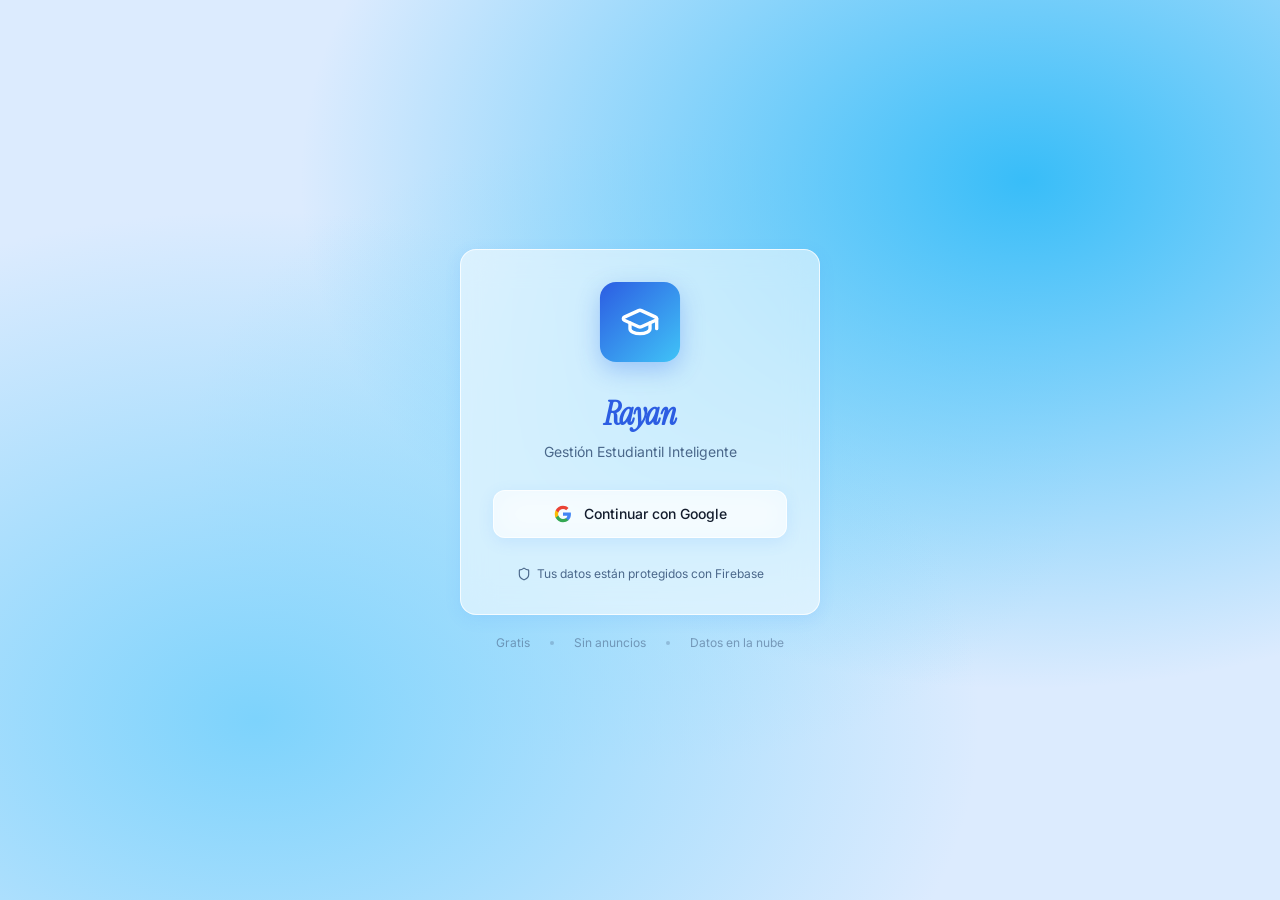
==== commit f0e8dfe9: "Add files via upload" ====
--- a/index.html
+++ b/index.html
@@ -12,6 +12,19 @@
     <meta name="apple-mobile-web-app-title" content="Rayan" />
     <link rel="apple-touch-icon" href="./icon-512.png" />
     <meta name="description" content="Plataforma completa de gestión académica con horarios, tareas, calendario y más" />
+    <link rel="preconnect" href="https://fonts.googleapis.com">
+    <link rel="preconnect" href="https://fonts.gstatic.com" crossorigin>
+    <link href="https://fonts.googleapis.com/css2?family=Inter:wght@400;500;600;700&family=Playfair+Display:wght@400;500;600;700&family=Roboto:wght@400;500;700&family=Instrument+Serif:ital@0;1&family=Quicksand:wght@400;500;600;700&family=Space+Mono:wght@400;700&family=Caveat:wght@400;500;700&display=swap" rel="stylesheet">
+    <script>
+      (function() {
+        try {
+          var f = localStorage.getItem('mb-app-font');
+          if (f) {
+            document.documentElement.style.setProperty('--app-font', f);
+          }
+        } catch(e) {}
+      })();
+    </script>
     <script type="module" crossorigin src="./index.js"></script>
     <link rel="stylesheet" crossorigin href="./index.css">
   </head>
--- a/index.css
+++ b/index.css
@@ -1 +1,25 @@
-@import"https://fonts.googleapis.com/css2?family=Instrument+Serif:ital@0;1&family=Inter:wght@300;400;500;600;700;800&display=swap";*,:before,:after{--tw-border-spacing-x: 0;--tw-border-spacing-y: 0;--tw-translate-x: 0;--tw-translate-y: 0;--tw-rotate: 0;--tw-skew-x: 0;--tw-skew-y: 0;--tw-scale-x: 1;--tw-scale-y: 1;--tw-pan-x: ;--tw-pan-y: ;--tw-pinch-zoom: ;--tw-scroll-snap-strictness: proximity;--tw-gradient-from-position: ;--tw-gradient-via-position: ;--tw-gradient-to-position: ;--tw-ordinal: ;--tw-slashed-zero: ;--tw-numeric-figure: ;--tw-numeric-spacing: ;--tw-numeric-fraction: ;--tw-ring-inset: ;--tw-ring-offset-width: 0px;--tw-ring-offset-color: #fff;--tw-ring-color: rgb(59 130 246 / .5);--tw-ring-offset-shadow: 0 0 #0000;--tw-ring-shadow: 0 0 #0000;--tw-shadow: 0 0 #0000;--tw-shadow-colored: 0 0 #0000;--tw-blur: ;--tw-brightness: ;--tw-contrast: ;--tw-grayscale: ;--tw-hue-rotate: ;--tw-invert: ;--tw-saturate: ;--tw-sepia: ;--tw-drop-shadow: ;--tw-backdrop-blur: ;--tw-backdrop-brightness: ;--tw-backdrop-contrast: ;--tw-backdrop-grayscale: ;--tw-backdrop-hue-rotate: ;--tw-backdrop-invert: ;--tw-backdrop-opacity: ;--tw-backdrop-saturate: ;--tw-backdrop-sepia: ;--tw-contain-size: ;--tw-contain-layout: ;--tw-contain-paint: ;--tw-contain-style: }::backdrop{--tw-border-spacing-x: 0;--tw-border-spacing-y: 0;--tw-translate-x: 0;--tw-translate-y: 0;--tw-rotate: 0;--tw-skew-x: 0;--tw-skew-y: 0;--tw-scale-x: 1;--tw-scale-y: 1;--tw-pan-x: ;--tw-pan-y: ;--tw-pinch-zoom: ;--tw-scroll-snap-strictness: proximity;--tw-gradient-from-position: ;--tw-gradient-via-position: ;--tw-gradient-to-position: ;--tw-ordinal: ;--tw-slashed-zero: ;--tw-numeric-figure: ;--tw-numeric-spacing: ;--tw-numeric-fraction: ;--tw-ring-inset: ;--tw-ring-offset-width: 0px;--tw-ring-offset-color: #fff;--tw-ring-color: rgb(59 130 246 / .5);--tw-ring-offset-shadow: 0 0 #0000;--tw-ring-shadow: 0 0 #0000;--tw-shadow: 0 0 #0000;--tw-shadow-colored: 0 0 #0000;--tw-blur: ;--tw-brightness: ;--tw-contrast: ;--tw-grayscale: ;--tw-hue-rotate: ;--tw-invert: ;--tw-saturate: ;--tw-sepia: ;--tw-drop-shadow: ;--tw-backdrop-blur: ;--tw-backdrop-brightness: ;--tw-backdrop-contrast: ;--tw-backdrop-grayscale: ;--tw-backdrop-hue-rotate: ;--tw-backdrop-invert: ;--tw-backdrop-opacity: ;--tw-backdrop-saturate: ;--tw-backdrop-sepia: ;--tw-contain-size: ;--tw-contain-layout: ;--tw-contain-paint: ;--tw-contain-style: }*,:before,:after{box-sizing:border-box;border-width:0;border-style:solid;border-color:#e5e7eb}:before,:after{--tw-content: ""}html,:host{line-height:1.5;-webkit-text-size-adjust:100%;-moz-tab-size:4;-o-tab-size:4;tab-size:4;font-family:Inter,-apple-system,BlinkMacSystemFont,Segoe UI,sans-serif;font-feature-settings:normal;font-variation-settings:normal;-webkit-tap-highlight-color:transparent}body{margin:0;line-height:inherit}hr{height:0;color:inherit;border-top-width:1px}abbr:where([title]){-webkit-text-decoration:underline dotted;text-decoration:underline dotted}h1,h2,h3,h4,h5,h6{font-size:inherit;font-weight:inherit}a{color:inherit;text-decoration:inherit}b,strong{font-weight:bolder}code,kbd,samp,pre{font-family:ui-monospace,SFMono-Regular,Menlo,Monaco,Consolas,Liberation Mono,Courier New,monospace;font-feature-settings:normal;font-variation-settings:normal;font-size:1em}small{font-size:80%}sub,sup{font-size:75%;line-height:0;position:relative;vertical-align:baseline}sub{bottom:-.25em}sup{top:-.5em}table{text-indent:0;border-color:inherit;border-collapse:collapse}button,input,optgroup,select,textarea{font-family:inherit;font-feature-settings:inherit;font-variation-settings:inherit;font-size:100%;font-weight:inherit;line-height:inherit;letter-spacing:inherit;color:inherit;margin:0;padding:0}button,select{text-transform:none}button,input:where([type=button]),input:where([type=reset]),input:where([type=submit]){-webkit-appearance:button;background-color:transparent;background-image:none}:-moz-focusring{outline:auto}:-moz-ui-invalid{box-shadow:none}progress{vertical-align:baseline}::-webkit-inner-spin-button,::-webkit-outer-spin-button{height:auto}[type=search]{-webkit-appearance:textfield;outline-offset:-2px}::-webkit-search-decoration{-webkit-appearance:none}::-webkit-file-upload-button{-webkit-appearance:button;font:inherit}summary{display:list-item}blockquote,dl,dd,h1,h2,h3,h4,h5,h6,hr,figure,p,pre{margin:0}fieldset{margin:0;padding:0}legend{padding:0}ol,ul,menu{list-style:none;margin:0;padding:0}dialog{padding:0}textarea{resize:vertical}input::-moz-placeholder,textarea::-moz-placeholder{opacity:1;color:#9ca3af}input::placeholder,textarea::placeholder{opacity:1;color:#9ca3af}button,[role=button]{cursor:pointer}:disabled{cursor:default}img,svg,video,canvas,audio,iframe,embed,object{display:block;vertical-align:middle}img,video{max-width:100%;height:auto}[hidden]:where(:not([hidden=until-found])){display:none}:root{--font-sans: "Inter", -apple-system, BlinkMacSystemFont, "Segoe UI", sans-serif;--font-serif: "Instrument Serif", Georgia, serif;--background: 214 95% 93%;--foreground: 220 40% 13%;--card: 0 0% 100%;--card-foreground: 220 40% 13%;--popover: 0 0% 100%;--popover-foreground: 220 40% 13%;--primary: 224 76% 53%;--primary-foreground: 0 0% 100%;--secondary: 0 0% 100%;--secondary-foreground: 220 30% 40%;--muted: 210 30% 85%;--muted-foreground: 213 30% 42%;--accent: 197 92% 61%;--accent-foreground: 220 40% 13%;--destructive: 0 84% 60%;--destructive-foreground: 0 0% 100%;--success: 160 64% 43%;--success-foreground: 0 0% 100%;--warning: 37 91% 55%;--warning-foreground: 0 0% 100%;--info: 197 92% 61%;--info-foreground: 0 0% 100%;--border: 0 0% 100%;--input: 0 0% 100%;--ring: 224 76% 53%;--radius: .875rem;--sidebar-background: 0 0% 100%;--sidebar-foreground: 213 30% 42%;--sidebar-primary: 224 76% 53%;--sidebar-primary-foreground: 0 0% 100%;--sidebar-accent: 224 76% 53%;--sidebar-accent-foreground: 224 76% 53%;--sidebar-border: 0 0% 100%;--sidebar-ring: 224 76% 53%;--glass-bg: rgba(255, 255, 255, .55);--glass-border: rgba(255, 255, 255, .75);--glass-shadow: rgba(56, 139, 253, .12);--gradient-primary: linear-gradient(135deg, hsl(224 76% 53%), hsl(197 92% 61%));--gradient-accent: linear-gradient(135deg, hsl(224 76% 53% / .15), hsl(197 92% 61% / .1));--shadow-glass: 0 4px 16px rgba(56, 139, 253, .12);--shadow-glass-hover: 0 8px 24px rgba(56, 139, 253, .18);--shadow-card: 0 2px 12px rgba(56, 139, 253, .08)}*{border-color:hsl(var(--border))}body{color:hsl(var(--foreground));font-family:var(--font-sans);-webkit-font-smoothing:antialiased;-moz-osx-font-smoothing:grayscale;background:#dcebfe;background-image:radial-gradient(at 20% 80%,#7dd3fc 0px,transparent 50%),radial-gradient(at 80% 20%,#38bdf8 0px,transparent 50%),radial-gradient(at 50% 50%,#bae6fd 0px,transparent 50%);min-height:100vh}h1,h2,h3,h4,h5,h6{font-weight:600;color:hsl(var(--foreground));letter-spacing:-.025em}::-webkit-scrollbar{width:4px;height:4px}::-webkit-scrollbar-track{background:transparent}::-webkit-scrollbar-thumb{background:#2563eb26;border-radius:10px}::-webkit-scrollbar-thumb:hover{background:#2563eb40}*{cursor:default!important}a,button,[role=button],[onclick],label,select,input[type=checkbox],input[type=radio],input[type=range],input[type=submit],input[type=button]{cursor:pointer!important}input[type=text],input[type=email],input[type=password],input[type=number],input[type=date],input[type=time],input[type=url],input[type=color],textarea,[contenteditable=true]{cursor:text!important}.\!container{width:100%!important;margin-right:auto!important;margin-left:auto!important;padding-right:2rem!important;padding-left:2rem!important}.container{width:100%;margin-right:auto;margin-left:auto;padding-right:2rem;padding-left:2rem}@media (min-width: 1400px){.\!container{max-width:1400px!important}.container{max-width:1400px}}.glass-card{background:var(--glass-bg);border:1px solid var(--glass-border);border-radius:1rem;backdrop-filter:blur(16px);-webkit-backdrop-filter:blur(16px);box-shadow:var(--shadow-glass)}.glass-card-hover{background:var(--glass-bg);border:1px solid var(--glass-border);border-radius:1rem;transition-property:all;transition-timing-function:cubic-bezier(.4,0,.2,1);transition-duration:.3s;animation-duration:.3s;backdrop-filter:blur(16px);-webkit-backdrop-filter:blur(16px);box-shadow:var(--shadow-glass)}.glass-card-hover:hover{box-shadow:var(--shadow-glass-hover);transform:translateY(-2px)}.stat-card{background:var(--glass-bg);border:1px solid var(--glass-border);border-radius:1rem;padding:1rem;transition-property:all;transition-timing-function:cubic-bezier(.4,0,.2,1);transition-duration:.3s;animation-duration:.3s;backdrop-filter:blur(16px);-webkit-backdrop-filter:blur(16px);box-shadow:var(--shadow-glass)}.stat-card:hover{box-shadow:var(--shadow-glass-hover);transform:translateY(-2px)}.page-header{font-family:var(--font-serif);font-size:1.875rem;line-height:2.25rem;font-weight:400;color:hsl(var(--foreground))}@media (min-width: 768px){.page-header{font-size:2.25rem;line-height:2.5rem}}.page-header{letter-spacing:-.02em;line-height:1.1}.page-subtitle{margin-top:.25rem;font-size:.875rem;line-height:1.25rem;color:hsl(var(--muted-foreground))}.section-label{font-size:.68rem;font-weight:600;text-transform:uppercase;letter-spacing:.14em;color:hsl(var(--muted-foreground))}.input-premium{background:var(--glass-bg);border:1px solid var(--glass-border);border-radius:.75rem;padding:.75rem 1rem;font-size:.875rem;line-height:1.25rem;color:hsl(var(--foreground));transition-property:all;transition-timing-function:cubic-bezier(.4,0,.2,1);transition-duration:.2s;animation-duration:.2s}.input-premium::-moz-placeholder{color:hsl(var(--muted-foreground) / .6)}.input-premium::placeholder{color:hsl(var(--muted-foreground) / .6)}.input-premium{-webkit-backdrop-filter:blur(12px);backdrop-filter:blur(12px)}.input-premium:focus{outline:2px solid transparent;outline-offset:2px;border-color:#2c5de266;box-shadow:0 0 0 3px #2c5de21a}.btn-primary{position:relative;overflow:hidden;border-radius:.75rem;padding:.75rem 1.25rem;font-size:.875rem;line-height:1.25rem;font-weight:600;--tw-text-opacity: 1;color:rgb(255 255 255 / var(--tw-text-opacity, 1));transition-property:all;transition-timing-function:cubic-bezier(.4,0,.2,1);transition-duration:.3s;animation-duration:.3s;background:var(--gradient-primary);box-shadow:0 8px 24px #2563eb4d}.btn-primary:hover{--tw-brightness: brightness(1.1);filter:var(--tw-blur) var(--tw-brightness) var(--tw-contrast) var(--tw-grayscale) var(--tw-hue-rotate) var(--tw-invert) var(--tw-saturate) var(--tw-sepia) var(--tw-drop-shadow);box-shadow:0 12px 32px #2563eb66;transform:scale(1.02)}.badge-glow{display:inline-flex;align-items:center;gap:.375rem;border-radius:9999px;padding:.25rem .625rem;font-size:.75rem;line-height:1rem;font-weight:500;background:#2c5de21a;color:#2c5de2}.progress-bar{height:.25rem;overflow:hidden;border-radius:9999px;background:#2c5de21a}.progress-fill{height:100%;border-radius:9999px;background:var(--gradient-primary);transition:width .8s ease}.sr-only{position:absolute;width:1px;height:1px;padding:0;margin:-1px;overflow:hidden;clip:rect(0,0,0,0);white-space:nowrap;border-width:0}.pointer-events-none{pointer-events:none}.pointer-events-auto{pointer-events:auto}.visible{visibility:visible}.invisible{visibility:hidden}.fixed{position:fixed}.absolute{position:absolute}.relative{position:relative}.inset-0{top:0;right:0;bottom:0;left:0}.inset-x-0{left:0;right:0}.inset-y-0{top:0;bottom:0}.-bottom-12{bottom:-3rem}.-left-12{left:-3rem}.-right-12{right:-3rem}.-top-12{top:-3rem}.bottom-0{bottom:0}.bottom-1{bottom:.25rem}.bottom-24{bottom:6rem}.left-0{left:0}.left-0\.5{left:.125rem}.left-1{left:.25rem}.left-1\/2{left:50%}.left-2{left:.5rem}.left-\[50\%\]{left:50%}.right-0{right:0}.right-1{right:.25rem}.right-1\.5{right:.375rem}.right-2{right:.5rem}.right-3{right:.75rem}.right-4{right:1rem}.right-5{right:1.25rem}.top-0{top:0}.top-0\.5{top:.125rem}.top-1\.5{top:.375rem}.top-1\/2{top:50%}.top-2{top:.5rem}.top-3\.5{top:.875rem}.top-4{top:1rem}.top-\[1px\]{top:1px}.top-\[50\%\]{top:50%}.top-\[60\%\]{top:60%}.top-full{top:100%}.z-10{z-index:10}.z-20{z-index:20}.z-40{z-index:40}.z-50{z-index:50}.z-\[100\]{z-index:100}.z-\[1\]{z-index:1}.-mx-1{margin-left:-.25rem;margin-right:-.25rem}.-mx-5{margin-left:-1.25rem;margin-right:-1.25rem}.mx-2{margin-left:.5rem;margin-right:.5rem}.mx-3\.5{margin-left:.875rem;margin-right:.875rem}.mx-auto{margin-left:auto;margin-right:auto}.my-0\.5{margin-top:.125rem;margin-bottom:.125rem}.my-1{margin-top:.25rem;margin-bottom:.25rem}.-ml-4{margin-left:-1rem}.-mt-4{margin-top:-1rem}.mb-0\.5{margin-bottom:.125rem}.mb-1{margin-bottom:.25rem}.mb-1\.5{margin-bottom:.375rem}.mb-2{margin-bottom:.5rem}.mb-2\.5{margin-bottom:.625rem}.mb-3{margin-bottom:.75rem}.mb-4{margin-bottom:1rem}.mb-5{margin-bottom:1.25rem}.mb-6{margin-bottom:1.5rem}.mb-7{margin-bottom:1.75rem}.ml-1{margin-left:.25rem}.ml-auto{margin-left:auto}.mr-2{margin-right:.5rem}.mt-0\.5{margin-top:.125rem}.mt-1{margin-top:.25rem}.mt-1\.5{margin-top:.375rem}.mt-2{margin-top:.5rem}.mt-24{margin-top:6rem}.mt-3{margin-top:.75rem}.mt-4{margin-top:1rem}.mt-5{margin-top:1.25rem}.mt-7{margin-top:1.75rem}.mt-auto{margin-top:auto}.line-clamp-3{overflow:hidden;display:-webkit-box;-webkit-box-orient:vertical;-webkit-line-clamp:3}.block{display:block}.inline{display:inline}.flex{display:flex}.inline-flex{display:inline-flex}.table{display:table}.grid{display:grid}.hidden{display:none}.aspect-square{aspect-ratio:1 / 1}.aspect-video{aspect-ratio:16 / 9}.size-4{width:1rem;height:1rem}.h-1{height:.25rem}.h-1\.5{height:.375rem}.h-10{height:2.5rem}.h-11{height:2.75rem}.h-12{height:3rem}.h-14{height:3.5rem}.h-16{height:4rem}.h-2{height:.5rem}.h-2\.5{height:.625rem}.h-20{height:5rem}.h-3{height:.75rem}.h-3\.5{height:.875rem}.h-4{height:1rem}.h-5{height:1.25rem}.h-6{height:1.5rem}.h-7{height:1.75rem}.h-8{height:2rem}.h-9{height:2.25rem}.h-\[18px\]{height:18px}.h-\[1px\]{height:1px}.h-\[22px\]{height:22px}.h-\[52px\]{height:52px}.h-\[var\(--radix-navigation-menu-viewport-height\)\]{height:var(--radix-navigation-menu-viewport-height)}.h-\[var\(--radix-select-trigger-height\)\]{height:var(--radix-select-trigger-height)}.h-auto{height:auto}.h-full{height:100%}.h-px{height:1px}.h-svh{height:100svh}.max-h-96{max-height:24rem}.max-h-\[300px\]{max-height:300px}.max-h-screen{max-height:100vh}.min-h-0{min-height:0px}.min-h-\[80px\]{min-height:80px}.min-h-screen{min-height:100vh}.min-h-svh{min-height:100svh}.w-0{width:0px}.w-1{width:.25rem}.w-10{width:2.5rem}.w-11{width:2.75rem}.w-12{width:3rem}.w-14{width:3.5rem}.w-16{width:4rem}.w-2{width:.5rem}.w-2\.5{width:.625rem}.w-20{width:5rem}.w-24{width:6rem}.w-3{width:.75rem}.w-3\.5{width:.875rem}.w-3\/4{width:75%}.w-4{width:1rem}.w-5{width:1.25rem}.w-6{width:1.5rem}.w-64{width:16rem}.w-7{width:1.75rem}.w-72{width:18rem}.w-8{width:2rem}.w-9{width:2.25rem}.w-\[--sidebar-width\]{width:var(--sidebar-width)}.w-\[100px\]{width:100px}.w-\[140px\]{width:140px}.w-\[18px\]{width:18px}.w-\[1px\]{width:1px}.w-\[22px\]{width:22px}.w-\[52px\]{width:52px}.w-auto{width:auto}.w-full{width:100%}.w-max{width:-moz-max-content;width:max-content}.w-px{width:1px}.min-w-0{min-width:0px}.min-w-5{min-width:1.25rem}.min-w-\[12rem\]{min-width:12rem}.min-w-\[8rem\]{min-width:8rem}.min-w-\[var\(--radix-select-trigger-width\)\]{min-width:var(--radix-select-trigger-width)}.max-w-\[--skeleton-width\]{max-width:var(--skeleton-width)}.max-w-\[360px\]{max-width:360px}.max-w-lg{max-width:32rem}.max-w-max{max-width:-moz-max-content;max-width:max-content}.max-w-xs{max-width:20rem}.flex-1{flex:1 1 0%}.flex-shrink-0,.shrink-0{flex-shrink:0}.grow{flex-grow:1}.grow-0{flex-grow:0}.basis-full{flex-basis:100%}.caption-bottom{caption-side:bottom}.border-collapse{border-collapse:collapse}.-translate-x-1\/2{--tw-translate-x: -50%;transform:translate(var(--tw-translate-x),var(--tw-translate-y)) rotate(var(--tw-rotate)) skew(var(--tw-skew-x)) skewY(var(--tw-skew-y)) scaleX(var(--tw-scale-x)) scaleY(var(--tw-scale-y))}.-translate-x-px{--tw-translate-x: -1px;transform:translate(var(--tw-translate-x),var(--tw-translate-y)) rotate(var(--tw-rotate)) skew(var(--tw-skew-x)) skewY(var(--tw-skew-y)) scaleX(var(--tw-scale-x)) scaleY(var(--tw-scale-y))}.-translate-y-1\/2{--tw-translate-y: -50%;transform:translate(var(--tw-translate-x),var(--tw-translate-y)) rotate(var(--tw-rotate)) skew(var(--tw-skew-x)) skewY(var(--tw-skew-y)) scaleX(var(--tw-scale-x)) scaleY(var(--tw-scale-y))}.translate-x-0{--tw-translate-x: 0px;transform:translate(var(--tw-translate-x),var(--tw-translate-y)) rotate(var(--tw-rotate)) skew(var(--tw-skew-x)) skewY(var(--tw-skew-y)) scaleX(var(--tw-scale-x)) scaleY(var(--tw-scale-y))}.translate-x-5{--tw-translate-x: 1.25rem;transform:translate(var(--tw-translate-x),var(--tw-translate-y)) rotate(var(--tw-rotate)) skew(var(--tw-skew-x)) skewY(var(--tw-skew-y)) scaleX(var(--tw-scale-x)) scaleY(var(--tw-scale-y))}.translate-x-\[-50\%\]{--tw-translate-x: -50%;transform:translate(var(--tw-translate-x),var(--tw-translate-y)) rotate(var(--tw-rotate)) skew(var(--tw-skew-x)) skewY(var(--tw-skew-y)) scaleX(var(--tw-scale-x)) scaleY(var(--tw-scale-y))}.translate-x-px{--tw-translate-x: 1px;transform:translate(var(--tw-translate-x),var(--tw-translate-y)) rotate(var(--tw-rotate)) skew(var(--tw-skew-x)) skewY(var(--tw-skew-y)) scaleX(var(--tw-scale-x)) scaleY(var(--tw-scale-y))}.translate-y-\[-50\%\]{--tw-translate-y: -50%;transform:translate(var(--tw-translate-x),var(--tw-translate-y)) rotate(var(--tw-rotate)) skew(var(--tw-skew-x)) skewY(var(--tw-skew-y)) scaleX(var(--tw-scale-x)) scaleY(var(--tw-scale-y))}.rotate-45{--tw-rotate: 45deg;transform:translate(var(--tw-translate-x),var(--tw-translate-y)) rotate(var(--tw-rotate)) skew(var(--tw-skew-x)) skewY(var(--tw-skew-y)) scaleX(var(--tw-scale-x)) scaleY(var(--tw-scale-y))}.rotate-90{--tw-rotate: 90deg;transform:translate(var(--tw-translate-x),var(--tw-translate-y)) rotate(var(--tw-rotate)) skew(var(--tw-skew-x)) skewY(var(--tw-skew-y)) scaleX(var(--tw-scale-x)) scaleY(var(--tw-scale-y))}.scale-110{--tw-scale-x: 1.1;--tw-scale-y: 1.1;transform:translate(var(--tw-translate-x),var(--tw-translate-y)) rotate(var(--tw-rotate)) skew(var(--tw-skew-x)) skewY(var(--tw-skew-y)) scaleX(var(--tw-scale-x)) scaleY(var(--tw-scale-y))}.scale-125{--tw-scale-x: 1.25;--tw-scale-y: 1.25;transform:translate(var(--tw-translate-x),var(--tw-translate-y)) rotate(var(--tw-rotate)) skew(var(--tw-skew-x)) skewY(var(--tw-skew-y)) scaleX(var(--tw-scale-x)) scaleY(var(--tw-scale-y))}.transform{transform:translate(var(--tw-translate-x),var(--tw-translate-y)) rotate(var(--tw-rotate)) skew(var(--tw-skew-x)) skewY(var(--tw-skew-y)) scaleX(var(--tw-scale-x)) scaleY(var(--tw-scale-y))}@keyframes pulse{50%{opacity:.5}}.animate-pulse{animation:pulse 2s cubic-bezier(.4,0,.6,1) infinite}@keyframes spin{to{transform:rotate(360deg)}}.animate-spin{animation:spin 1s linear infinite}.cursor-default{cursor:default}.cursor-pointer{cursor:pointer}.touch-none{touch-action:none}.select-none{-webkit-user-select:none;-moz-user-select:none;user-select:none}.resize-none{resize:none}.list-none{list-style-type:none}.grid-cols-1{grid-template-columns:repeat(1,minmax(0,1fr))}.grid-cols-2{grid-template-columns:repeat(2,minmax(0,1fr))}.grid-cols-3{grid-template-columns:repeat(3,minmax(0,1fr))}.grid-cols-4{grid-template-columns:repeat(4,minmax(0,1fr))}.grid-cols-7{grid-template-columns:repeat(7,minmax(0,1fr))}.flex-row{flex-direction:row}.flex-col{flex-direction:column}.flex-col-reverse{flex-direction:column-reverse}.flex-wrap{flex-wrap:wrap}.items-start{align-items:flex-start}.items-end{align-items:flex-end}.items-center{align-items:center}.items-stretch{align-items:stretch}.justify-center{justify-content:center}.justify-between{justify-content:space-between}.justify-around{justify-content:space-around}.gap-0\.5{gap:.125rem}.gap-1{gap:.25rem}.gap-1\.5{gap:.375rem}.gap-2{gap:.5rem}.gap-2\.5{gap:.625rem}.gap-3{gap:.75rem}.gap-4{gap:1rem}.gap-5{gap:1.25rem}.gap-6{gap:1.5rem}.space-x-1>:not([hidden])~:not([hidden]){--tw-space-x-reverse: 0;margin-right:calc(.25rem * var(--tw-space-x-reverse));margin-left:calc(.25rem * calc(1 - var(--tw-space-x-reverse)))}.space-x-4>:not([hidden])~:not([hidden]){--tw-space-x-reverse: 0;margin-right:calc(1rem * var(--tw-space-x-reverse));margin-left:calc(1rem * calc(1 - var(--tw-space-x-reverse)))}.space-y-1>:not([hidden])~:not([hidden]){--tw-space-y-reverse: 0;margin-top:calc(.25rem * calc(1 - var(--tw-space-y-reverse)));margin-bottom:calc(.25rem * var(--tw-space-y-reverse))}.space-y-1\.5>:not([hidden])~:not([hidden]){--tw-space-y-reverse: 0;margin-top:calc(.375rem * calc(1 - var(--tw-space-y-reverse)));margin-bottom:calc(.375rem * var(--tw-space-y-reverse))}.space-y-2>:not([hidden])~:not([hidden]){--tw-space-y-reverse: 0;margin-top:calc(.5rem * calc(1 - var(--tw-space-y-reverse)));margin-bottom:calc(.5rem * var(--tw-space-y-reverse))}.space-y-2\.5>:not([hidden])~:not([hidden]){--tw-space-y-reverse: 0;margin-top:calc(.625rem * calc(1 - var(--tw-space-y-reverse)));margin-bottom:calc(.625rem * var(--tw-space-y-reverse))}.space-y-3>:not([hidden])~:not([hidden]){--tw-space-y-reverse: 0;margin-top:calc(.75rem * calc(1 - var(--tw-space-y-reverse)));margin-bottom:calc(.75rem * var(--tw-space-y-reverse))}.space-y-4>:not([hidden])~:not([hidden]){--tw-space-y-reverse: 0;margin-top:calc(1rem * calc(1 - var(--tw-space-y-reverse)));margin-bottom:calc(1rem * var(--tw-space-y-reverse))}.space-y-5>:not([hidden])~:not([hidden]){--tw-space-y-reverse: 0;margin-top:calc(1.25rem * calc(1 - var(--tw-space-y-reverse)));margin-bottom:calc(1.25rem * var(--tw-space-y-reverse))}.space-y-6>:not([hidden])~:not([hidden]){--tw-space-y-reverse: 0;margin-top:calc(1.5rem * calc(1 - var(--tw-space-y-reverse)));margin-bottom:calc(1.5rem * var(--tw-space-y-reverse))}.divide-y>:not([hidden])~:not([hidden]){--tw-divide-y-reverse: 0;border-top-width:calc(1px * calc(1 - var(--tw-divide-y-reverse)));border-bottom-width:calc(1px * var(--tw-divide-y-reverse))}.divide-white\/30>:not([hidden])~:not([hidden]){border-color:#ffffff4d}.overflow-auto{overflow:auto}.overflow-hidden{overflow:hidden}.overflow-x-auto{overflow-x:auto}.overflow-y-auto{overflow-y:auto}.overflow-x-hidden{overflow-x:hidden}.truncate{overflow:hidden;text-overflow:ellipsis;white-space:nowrap}.whitespace-nowrap{white-space:nowrap}.whitespace-pre-wrap{white-space:pre-wrap}.break-words{overflow-wrap:break-word}.\!rounded-2xl{border-radius:1rem!important}.rounded{border-radius:.25rem}.rounded-2xl{border-radius:1rem}.rounded-\[2px\]{border-radius:2px}.rounded-\[inherit\]{border-radius:inherit}.rounded-full{border-radius:9999px}.rounded-lg{border-radius:var(--radius)}.rounded-md{border-radius:calc(var(--radius) - 2px)}.rounded-sm{border-radius:calc(var(--radius) - 4px)}.rounded-xl{border-radius:.75rem}.rounded-t-\[10px\]{border-top-left-radius:10px;border-top-right-radius:10px}.rounded-tl-sm{border-top-left-radius:calc(var(--radius) - 4px)}.border{border-width:1px}.border-0{border-width:0px}.border-2{border-width:2px}.border-\[1\.5px\]{border-width:1.5px}.border-y{border-top-width:1px;border-bottom-width:1px}.border-b{border-bottom-width:1px}.border-l{border-left-width:1px}.border-r{border-right-width:1px}.border-t{border-top-width:1px}.border-dashed{border-style:dashed}.\!border-primary\/30{border-color:hsl(var(--primary) / .3)!important}.border-\[--color-border\]{border-color:var(--color-border)}.border-black\/10{border-color:#0000001a}.border-border{border-color:hsl(var(--border))}.border-border\/50{border-color:hsl(var(--border) / .5)}.border-destructive{border-color:hsl(var(--destructive))}.border-destructive\/50{border-color:hsl(var(--destructive) / .5)}.border-foreground\/40{border-color:hsl(var(--foreground) / .4)}.border-foreground\/50{border-color:hsl(var(--foreground) / .5)}.border-input{border-color:hsl(var(--input))}.border-muted-foreground\/30{border-color:hsl(var(--muted-foreground) / .3)}.border-primary{border-color:hsl(var(--primary))}.border-sidebar-border{border-color:hsl(var(--sidebar-border))}.border-transparent{border-color:transparent}.border-white{--tw-border-opacity: 1;border-color:rgb(255 255 255 / var(--tw-border-opacity, 1))}.border-white\/60{border-color:#fff9}.border-l-transparent{border-left-color:transparent}.border-t-transparent{border-top-color:transparent}.bg-\[--color-bg\]{background-color:var(--color-bg)}.bg-accent{background-color:hsl(var(--accent))}.bg-background{background-color:hsl(var(--background))}.bg-black\/20{background-color:#0003}.bg-black\/30{background-color:#0000004d}.bg-black\/80{background-color:#000c}.bg-border{background-color:hsl(var(--border))}.bg-card{background-color:hsl(var(--card))}.bg-destructive{background-color:hsl(var(--destructive))}.bg-destructive\/10{background-color:hsl(var(--destructive) / .1)}.bg-foreground{background-color:hsl(var(--foreground))}.bg-muted{background-color:hsl(var(--muted))}.bg-muted-foreground\/20{background-color:hsl(var(--muted-foreground) / .2)}.bg-muted-foreground\/30{background-color:hsl(var(--muted-foreground) / .3)}.bg-muted\/30{background-color:hsl(var(--muted) / .3)}.bg-muted\/50{background-color:hsl(var(--muted) / .5)}.bg-popover{background-color:hsl(var(--popover))}.bg-primary{background-color:hsl(var(--primary))}.bg-primary\/10{background-color:hsl(var(--primary) / .1)}.bg-secondary{background-color:hsl(var(--secondary))}.bg-sidebar{background-color:hsl(var(--sidebar-background))}.bg-sidebar-border{background-color:hsl(var(--sidebar-border))}.bg-success{background-color:hsl(var(--success))}.bg-transparent{background-color:transparent}.bg-warning{background-color:hsl(var(--warning))}.bg-white{--tw-bg-opacity: 1;background-color:rgb(255 255 255 / var(--tw-bg-opacity, 1))}.fill-current{fill:currentColor}.object-contain{-o-object-fit:contain;object-fit:contain}.object-cover{-o-object-fit:cover;object-fit:cover}.\!p-0{padding:0!important}.p-0{padding:0}.p-0\.5{padding:.125rem}.p-1{padding:.25rem}.p-1\.5{padding:.375rem}.p-2{padding:.5rem}.p-2\.5{padding:.625rem}.p-3{padding:.75rem}.p-3\.5{padding:.875rem}.p-4{padding:1rem}.p-5{padding:1.25rem}.p-6{padding:1.5rem}.p-8{padding:2rem}.p-\[1px\]{padding:1px}.\!px-3{padding-left:.75rem!important;padding-right:.75rem!important}.\!px-4{padding-left:1rem!important;padding-right:1rem!important}.\!py-2{padding-top:.5rem!important;padding-bottom:.5rem!important}.\!py-2\.5{padding-top:.625rem!important;padding-bottom:.625rem!important}.px-1{padding-left:.25rem;padding-right:.25rem}.px-2{padding-left:.5rem;padding-right:.5rem}.px-2\.5{padding-left:.625rem;padding-right:.625rem}.px-3{padding-left:.75rem;padding-right:.75rem}.px-3\.5{padding-left:.875rem;padding-right:.875rem}.px-4{padding-left:1rem;padding-right:1rem}.px-5{padding-left:1.25rem;padding-right:1.25rem}.px-6{padding-left:1.5rem;padding-right:1.5rem}.px-8{padding-left:2rem;padding-right:2rem}.py-0\.5{padding-top:.125rem;padding-bottom:.125rem}.py-1{padding-top:.25rem;padding-bottom:.25rem}.py-1\.5{padding-top:.375rem;padding-bottom:.375rem}.py-12{padding-top:3rem;padding-bottom:3rem}.py-16{padding-top:4rem;padding-bottom:4rem}.py-2{padding-top:.5rem;padding-bottom:.5rem}.py-2\.5{padding-top:.625rem;padding-bottom:.625rem}.py-3{padding-top:.75rem;padding-bottom:.75rem}.py-4{padding-top:1rem;padding-bottom:1rem}.py-5{padding-top:1.25rem;padding-bottom:1.25rem}.py-6{padding-top:1.5rem;padding-bottom:1.5rem}.pb-1{padding-bottom:.25rem}.pb-24{padding-bottom:6rem}.pb-3{padding-bottom:.75rem}.pb-4{padding-bottom:1rem}.pb-5{padding-bottom:1.25rem}.pb-6{padding-bottom:1.5rem}.pb-7{padding-bottom:1.75rem}.pl-2\.5{padding-left:.625rem}.pl-4{padding-left:1rem}.pl-8{padding-left:2rem}.pr-2{padding-right:.5rem}.pr-2\.5{padding-right:.625rem}.pr-8{padding-right:2rem}.pt-0{padding-top:0}.pt-1{padding-top:.25rem}.pt-3{padding-top:.75rem}.pt-4{padding-top:1rem}.pt-5{padding-top:1.25rem}.text-left{text-align:left}.text-center{text-align:center}.align-middle{vertical-align:middle}.font-mono{font-family:ui-monospace,SFMono-Regular,Menlo,Monaco,Consolas,Liberation Mono,Courier New,monospace}.font-serif{font-family:Instrument Serif,Georgia,serif}.text-2xl{font-size:1.5rem;line-height:2rem}.text-3xl{font-size:1.875rem;line-height:2.25rem}.text-4xl{font-size:2.25rem;line-height:2.5rem}.text-5xl{font-size:3rem;line-height:1}.text-\[0\.55rem\]{font-size:.55rem}.text-\[0\.58rem\]{font-size:.58rem}.text-\[0\.65rem\]{font-size:.65rem}.text-\[0\.68rem\]{font-size:.68rem}.text-\[0\.6rem\]{font-size:.6rem}.text-\[0\.72rem\]{font-size:.72rem}.text-\[0\.88rem\]{font-size:.88rem}.text-\[0\.8rem\]{font-size:.8rem}.text-\[1\.9rem\]{font-size:1.9rem}.text-\[10px\]{font-size:10px}.text-\[11px\]{font-size:11px}.text-\[2rem\]{font-size:2rem}.text-base{font-size:1rem;line-height:1.5rem}.text-lg{font-size:1.125rem;line-height:1.75rem}.text-sm{font-size:.875rem;line-height:1.25rem}.text-xl{font-size:1.25rem;line-height:1.75rem}.text-xs{font-size:.75rem;line-height:1rem}.font-bold{font-weight:700}.font-medium{font-weight:500}.font-normal{font-weight:400}.font-semibold{font-weight:600}.uppercase{text-transform:uppercase}.capitalize{text-transform:capitalize}.italic{font-style:italic}.tabular-nums{--tw-numeric-spacing: tabular-nums;font-variant-numeric:var(--tw-ordinal) var(--tw-slashed-zero) var(--tw-numeric-figure) var(--tw-numeric-spacing) var(--tw-numeric-fraction)}.leading-\[1\.1\]{line-height:1.1}.leading-\[1\.3\]{line-height:1.3}.leading-none{line-height:1}.leading-relaxed{line-height:1.625}.leading-tight{line-height:1.25}.tracking-\[-0\.02em\]{letter-spacing:-.02em}.tracking-\[0\.06em\]{letter-spacing:.06em}.tracking-\[0\.08em\]{letter-spacing:.08em}.tracking-\[0\.15em\]{letter-spacing:.15em}.tracking-\[0\.1em\]{letter-spacing:.1em}.tracking-tight{letter-spacing:-.025em}.tracking-wider{letter-spacing:.05em}.tracking-widest{letter-spacing:.1em}.text-accent-foreground{color:hsl(var(--accent-foreground))}.text-card-foreground{color:hsl(var(--card-foreground))}.text-current{color:currentColor}.text-destructive{color:hsl(var(--destructive))}.text-destructive-foreground{color:hsl(var(--destructive-foreground))}.text-foreground{color:hsl(var(--foreground))}.text-foreground\/50{color:hsl(var(--foreground) / .5)}.text-muted-foreground{color:hsl(var(--muted-foreground))}.text-muted-foreground\/30{color:hsl(var(--muted-foreground) / .3)}.text-muted-foreground\/50{color:hsl(var(--muted-foreground) / .5)}.text-muted-foreground\/60{color:hsl(var(--muted-foreground) / .6)}.text-muted-foreground\/70{color:hsl(var(--muted-foreground) / .7)}.text-popover-foreground{color:hsl(var(--popover-foreground))}.text-primary{color:hsl(var(--primary))}.text-primary-foreground{color:hsl(var(--primary-foreground))}.text-red-500{--tw-text-opacity: 1;color:rgb(239 68 68 / var(--tw-text-opacity, 1))}.text-secondary-foreground{color:hsl(var(--secondary-foreground))}.text-sidebar-foreground{color:hsl(var(--sidebar-foreground))}.text-sidebar-foreground\/70{color:hsl(var(--sidebar-foreground) / .7)}.text-success{color:hsl(var(--success))}.text-warning{color:hsl(var(--warning))}.text-white{--tw-text-opacity: 1;color:rgb(255 255 255 / var(--tw-text-opacity, 1))}.underline{text-decoration-line:underline}.line-through{text-decoration-line:line-through}.underline-offset-4{text-underline-offset:4px}.opacity-0{opacity:0}.opacity-10{opacity:.1}.opacity-50{opacity:.5}.opacity-60{opacity:.6}.opacity-70{opacity:.7}.opacity-90{opacity:.9}.shadow{--tw-shadow: 0 1px 3px 0 rgb(0 0 0 / .1), 0 1px 2px -1px rgb(0 0 0 / .1);--tw-shadow-colored: 0 1px 3px 0 var(--tw-shadow-color), 0 1px 2px -1px var(--tw-shadow-color);box-shadow:var(--tw-ring-offset-shadow, 0 0 #0000),var(--tw-ring-shadow, 0 0 #0000),var(--tw-shadow)}.shadow-\[0_0_0_1px_hsl\(var\(--sidebar-border\)\)\]{--tw-shadow: 0 0 0 1px hsl(var(--sidebar-border));--tw-shadow-colored: 0 0 0 1px var(--tw-shadow-color);box-shadow:var(--tw-ring-offset-shadow, 0 0 #0000),var(--tw-ring-shadow, 0 0 #0000),var(--tw-shadow)}.shadow-lg{--tw-shadow: 0 10px 15px -3px rgb(0 0 0 / .1), 0 4px 6px -4px rgb(0 0 0 / .1);--tw-shadow-colored: 0 10px 15px -3px var(--tw-shadow-color), 0 4px 6px -4px var(--tw-shadow-color);box-shadow:var(--tw-ring-offset-shadow, 0 0 #0000),var(--tw-ring-shadow, 0 0 #0000),var(--tw-shadow)}.shadow-md{--tw-shadow: 0 4px 6px -1px rgb(0 0 0 / .1), 0 2px 4px -2px rgb(0 0 0 / .1);--tw-shadow-colored: 0 4px 6px -1px var(--tw-shadow-color), 0 2px 4px -2px var(--tw-shadow-color);box-shadow:var(--tw-ring-offset-shadow, 0 0 #0000),var(--tw-ring-shadow, 0 0 #0000),var(--tw-shadow)}.shadow-none{--tw-shadow: 0 0 #0000;--tw-shadow-colored: 0 0 #0000;box-shadow:var(--tw-ring-offset-shadow, 0 0 #0000),var(--tw-ring-shadow, 0 0 #0000),var(--tw-shadow)}.shadow-sm{--tw-shadow: 0 1px 2px 0 rgb(0 0 0 / .05);--tw-shadow-colored: 0 1px 2px 0 var(--tw-shadow-color);box-shadow:var(--tw-ring-offset-shadow, 0 0 #0000),var(--tw-ring-shadow, 0 0 #0000),var(--tw-shadow)}.shadow-xl{--tw-shadow: 0 20px 25px -5px rgb(0 0 0 / .1), 0 8px 10px -6px rgb(0 0 0 / .1);--tw-shadow-colored: 0 20px 25px -5px var(--tw-shadow-color), 0 8px 10px -6px var(--tw-shadow-color);box-shadow:var(--tw-ring-offset-shadow, 0 0 #0000),var(--tw-ring-shadow, 0 0 #0000),var(--tw-shadow)}.outline-none{outline:2px solid transparent;outline-offset:2px}.outline{outline-style:solid}.ring-0{--tw-ring-offset-shadow: var(--tw-ring-inset) 0 0 0 var(--tw-ring-offset-width) var(--tw-ring-offset-color);--tw-ring-shadow: var(--tw-ring-inset) 0 0 0 calc(0px + var(--tw-ring-offset-width)) var(--tw-ring-color);box-shadow:var(--tw-ring-offset-shadow),var(--tw-ring-shadow),var(--tw-shadow, 0 0 #0000)}.ring-2{--tw-ring-offset-shadow: var(--tw-ring-inset) 0 0 0 var(--tw-ring-offset-width) var(--tw-ring-offset-color);--tw-ring-shadow: var(--tw-ring-inset) 0 0 0 calc(2px + var(--tw-ring-offset-width)) var(--tw-ring-color);box-shadow:var(--tw-ring-offset-shadow),var(--tw-ring-shadow),var(--tw-shadow, 0 0 #0000)}.ring-ring{--tw-ring-color: hsl(var(--ring))}.ring-sidebar-ring{--tw-ring-color: hsl(var(--sidebar-ring))}.ring-offset-1{--tw-ring-offset-width: 1px}.ring-offset-background{--tw-ring-offset-color: hsl(var(--background))}.blur{--tw-blur: blur(8px);filter:var(--tw-blur) var(--tw-brightness) var(--tw-contrast) var(--tw-grayscale) var(--tw-hue-rotate) var(--tw-invert) var(--tw-saturate) var(--tw-sepia) var(--tw-drop-shadow)}.filter{filter:var(--tw-blur) var(--tw-brightness) var(--tw-contrast) var(--tw-grayscale) var(--tw-hue-rotate) var(--tw-invert) var(--tw-saturate) var(--tw-sepia) var(--tw-drop-shadow)}.backdrop-blur-sm{--tw-backdrop-blur: blur(4px);-webkit-backdrop-filter:var(--tw-backdrop-blur) var(--tw-backdrop-brightness) var(--tw-backdrop-contrast) var(--tw-backdrop-grayscale) var(--tw-backdrop-hue-rotate) var(--tw-backdrop-invert) var(--tw-backdrop-opacity) var(--tw-backdrop-saturate) var(--tw-backdrop-sepia);backdrop-filter:var(--tw-backdrop-blur) var(--tw-backdrop-brightness) var(--tw-backdrop-contrast) var(--tw-backdrop-grayscale) var(--tw-backdrop-hue-rotate) var(--tw-backdrop-invert) var(--tw-backdrop-opacity) var(--tw-backdrop-saturate) var(--tw-backdrop-sepia)}.transition{transition-property:color,background-color,border-color,text-decoration-color,fill,stroke,opacity,box-shadow,transform,filter,-webkit-backdrop-filter;transition-property:color,background-color,border-color,text-decoration-color,fill,stroke,opacity,box-shadow,transform,filter,backdrop-filter;transition-property:color,background-color,border-color,text-decoration-color,fill,stroke,opacity,box-shadow,transform,filter,backdrop-filter,-webkit-backdrop-filter;transition-timing-function:cubic-bezier(.4,0,.2,1);transition-duration:.15s}.transition-\[left\,right\,width\]{transition-property:left,right,width;transition-timing-function:cubic-bezier(.4,0,.2,1);transition-duration:.15s}.transition-\[margin\,opa\]{transition-property:margin,opa;transition-timing-function:cubic-bezier(.4,0,.2,1);transition-duration:.15s}.transition-\[width\,height\,padding\]{transition-property:width,height,padding;transition-timing-function:cubic-bezier(.4,0,.2,1);transition-duration:.15s}.transition-\[width\]{transition-property:width;transition-timing-function:cubic-bezier(.4,0,.2,1);transition-duration:.15s}.transition-all{transition-property:all;transition-timing-function:cubic-bezier(.4,0,.2,1);transition-duration:.15s}.transition-colors{transition-property:color,background-color,border-color,text-decoration-color,fill,stroke;transition-timing-function:cubic-bezier(.4,0,.2,1);transition-duration:.15s}.transition-opacity{transition-property:opacity;transition-timing-function:cubic-bezier(.4,0,.2,1);transition-duration:.15s}.transition-transform{transition-property:transform;transition-timing-function:cubic-bezier(.4,0,.2,1);transition-duration:.15s}.duration-1000{transition-duration:1s}.duration-200{transition-duration:.2s}.duration-300{transition-duration:.3s}.ease-in-out{transition-timing-function:cubic-bezier(.4,0,.2,1)}.ease-linear{transition-timing-function:linear}@keyframes enter{0%{opacity:var(--tw-enter-opacity, 1);transform:translate3d(var(--tw-enter-translate-x, 0),var(--tw-enter-translate-y, 0),0) scale3d(var(--tw-enter-scale, 1),var(--tw-enter-scale, 1),var(--tw-enter-scale, 1)) rotate(var(--tw-enter-rotate, 0))}}@keyframes exit{to{opacity:var(--tw-exit-opacity, 1);transform:translate3d(var(--tw-exit-translate-x, 0),var(--tw-exit-translate-y, 0),0) scale3d(var(--tw-exit-scale, 1),var(--tw-exit-scale, 1),var(--tw-exit-scale, 1)) rotate(var(--tw-exit-rotate, 0))}}.animate-in{animation-name:enter;animation-duration:.15s;--tw-enter-opacity: initial;--tw-enter-scale: initial;--tw-enter-rotate: initial;--tw-enter-translate-x: initial;--tw-enter-translate-y: initial}.fade-in-0{--tw-enter-opacity: 0}.fade-in-80{--tw-enter-opacity: .8}.zoom-in-95{--tw-enter-scale: .95}.duration-1000{animation-duration:1s}.duration-200{animation-duration:.2s}.duration-300{animation-duration:.3s}.ease-in-out{animation-timing-function:cubic-bezier(.4,0,.2,1)}.ease-linear{animation-timing-function:linear}.gradient-text{-webkit-background-clip:text;background-clip:text;color:transparent;background-image:var(--gradient-primary)}.file\:border-0::file-selector-button{border-width:0px}.file\:bg-transparent::file-selector-button{background-color:transparent}.file\:text-sm::file-selector-button{font-size:.875rem;line-height:1.25rem}.file\:font-medium::file-selector-button{font-weight:500}.file\:text-foreground::file-selector-button{color:hsl(var(--foreground))}.placeholder\:text-muted-foreground::-moz-placeholder{color:hsl(var(--muted-foreground))}.placeholder\:text-muted-foreground::placeholder{color:hsl(var(--muted-foreground))}.after\:absolute:after{content:var(--tw-content);position:absolute}.after\:-inset-2:after{content:var(--tw-content);top:-.5rem;right:-.5rem;bottom:-.5rem;left:-.5rem}.after\:inset-y-0:after{content:var(--tw-content);top:0;bottom:0}.after\:left-1\/2:after{content:var(--tw-content);left:50%}.after\:w-1:after{content:var(--tw-content);width:.25rem}.after\:w-\[2px\]:after{content:var(--tw-content);width:2px}.after\:-translate-x-1\/2:after{content:var(--tw-content);--tw-translate-x: -50%;transform:translate(var(--tw-translate-x),var(--tw-translate-y)) rotate(var(--tw-rotate)) skew(var(--tw-skew-x)) skewY(var(--tw-skew-y)) scaleX(var(--tw-scale-x)) scaleY(var(--tw-scale-y))}.first\:rounded-l-md:first-child{border-top-left-radius:calc(var(--radius) - 2px);border-bottom-left-radius:calc(var(--radius) - 2px)}.first\:border-l:first-child{border-left-width:1px}.last\:rounded-r-md:last-child{border-top-right-radius:calc(var(--radius) - 2px);border-bottom-right-radius:calc(var(--radius) - 2px)}.focus-within\:relative:focus-within{position:relative}.focus-within\:z-20:focus-within{z-index:20}.hover\:border-primary:hover{border-color:hsl(var(--primary))}.hover\:border-primary\/40:hover{border-color:hsl(var(--primary) / .4)}.hover\:bg-accent:hover{background-color:hsl(var(--accent))}.hover\:bg-destructive\/10:hover{background-color:hsl(var(--destructive) / .1)}.hover\:bg-destructive\/20:hover{background-color:hsl(var(--destructive) / .2)}.hover\:bg-destructive\/5:hover{background-color:hsl(var(--destructive) / .05)}.hover\:bg-destructive\/80:hover{background-color:hsl(var(--destructive) / .8)}.hover\:bg-destructive\/90:hover{background-color:hsl(var(--destructive) / .9)}.hover\:bg-muted:hover{background-color:hsl(var(--muted))}.hover\:bg-muted\/20:hover{background-color:hsl(var(--muted) / .2)}.hover\:bg-muted\/50:hover{background-color:hsl(var(--muted) / .5)}.hover\:bg-primary:hover{background-color:hsl(var(--primary))}.hover\:bg-primary\/10:hover{background-color:hsl(var(--primary) / .1)}.hover\:bg-primary\/5:hover{background-color:hsl(var(--primary) / .05)}.hover\:bg-primary\/80:hover{background-color:hsl(var(--primary) / .8)}.hover\:bg-primary\/90:hover{background-color:hsl(var(--primary) / .9)}.hover\:bg-secondary:hover{background-color:hsl(var(--secondary))}.hover\:bg-secondary\/80:hover{background-color:hsl(var(--secondary) / .8)}.hover\:bg-sidebar-accent:hover{background-color:hsl(var(--sidebar-accent))}.hover\:bg-white\/30:hover{background-color:#ffffff4d}.hover\:text-accent-foreground:hover{color:hsl(var(--accent-foreground))}.hover\:text-destructive:hover{color:hsl(var(--destructive))}.hover\:text-foreground:hover{color:hsl(var(--foreground))}.hover\:text-muted-foreground:hover{color:hsl(var(--muted-foreground))}.hover\:text-primary:hover{color:hsl(var(--primary))}.hover\:text-primary-foreground:hover{color:hsl(var(--primary-foreground))}.hover\:text-primary\/90:hover{color:hsl(var(--primary) / .9)}.hover\:text-red-500:hover{--tw-text-opacity: 1;color:rgb(239 68 68 / var(--tw-text-opacity, 1))}.hover\:text-sidebar-accent-foreground:hover{color:hsl(var(--sidebar-accent-foreground))}.hover\:underline:hover{text-decoration-line:underline}.hover\:opacity-100:hover{opacity:1}.hover\:opacity-70:hover{opacity:.7}.hover\:shadow-\[0_0_0_1px_hsl\(var\(--sidebar-accent\)\)\]:hover{--tw-shadow: 0 0 0 1px hsl(var(--sidebar-accent));--tw-shadow-colored: 0 0 0 1px var(--tw-shadow-color);box-shadow:var(--tw-ring-offset-shadow, 0 0 #0000),var(--tw-ring-shadow, 0 0 #0000),var(--tw-shadow)}.hover\:shadow-lg:hover{--tw-shadow: 0 10px 15px -3px rgb(0 0 0 / .1), 0 4px 6px -4px rgb(0 0 0 / .1);--tw-shadow-colored: 0 10px 15px -3px var(--tw-shadow-color), 0 4px 6px -4px var(--tw-shadow-color);box-shadow:var(--tw-ring-offset-shadow, 0 0 #0000),var(--tw-ring-shadow, 0 0 #0000),var(--tw-shadow)}.hover\:after\:bg-sidebar-border:hover:after{content:var(--tw-content);background-color:hsl(var(--sidebar-border))}.focus\:bg-accent:focus{background-color:hsl(var(--accent))}.focus\:bg-primary:focus{background-color:hsl(var(--primary))}.focus\:text-accent-foreground:focus{color:hsl(var(--accent-foreground))}.focus\:text-primary-foreground:focus{color:hsl(var(--primary-foreground))}.focus\:opacity-100:focus{opacity:1}.focus\:outline-none:focus{outline:2px solid transparent;outline-offset:2px}.focus\:ring-2:focus{--tw-ring-offset-shadow: var(--tw-ring-inset) 0 0 0 var(--tw-ring-offset-width) var(--tw-ring-offset-color);--tw-ring-shadow: var(--tw-ring-inset) 0 0 0 calc(2px + var(--tw-ring-offset-width)) var(--tw-ring-color);box-shadow:var(--tw-ring-offset-shadow),var(--tw-ring-shadow),var(--tw-shadow, 0 0 #0000)}.focus\:ring-ring:focus{--tw-ring-color: hsl(var(--ring))}.focus\:ring-offset-2:focus{--tw-ring-offset-width: 2px}.focus-visible\:outline-none:focus-visible{outline:2px solid transparent;outline-offset:2px}.focus-visible\:ring-1:focus-visible{--tw-ring-offset-shadow: var(--tw-ring-inset) 0 0 0 var(--tw-ring-offset-width) var(--tw-ring-offset-color);--tw-ring-shadow: var(--tw-ring-inset) 0 0 0 calc(1px + var(--tw-ring-offset-width)) var(--tw-ring-color);box-shadow:var(--tw-ring-offset-shadow),var(--tw-ring-shadow),var(--tw-shadow, 0 0 #0000)}.focus-visible\:ring-2:focus-visible{--tw-ring-offset-shadow: var(--tw-ring-inset) 0 0 0 var(--tw-ring-offset-width) var(--tw-ring-offset-color);--tw-ring-shadow: var(--tw-ring-inset) 0 0 0 calc(2px + var(--tw-ring-offset-width)) var(--tw-ring-color);box-shadow:var(--tw-ring-offset-shadow),var(--tw-ring-shadow),var(--tw-shadow, 0 0 #0000)}.focus-visible\:ring-ring:focus-visible{--tw-ring-color: hsl(var(--ring))}.focus-visible\:ring-sidebar-ring:focus-visible{--tw-ring-color: hsl(var(--sidebar-ring))}.focus-visible\:ring-offset-1:focus-visible{--tw-ring-offset-width: 1px}.focus-visible\:ring-offset-2:focus-visible{--tw-ring-offset-width: 2px}.focus-visible\:ring-offset-background:focus-visible{--tw-ring-offset-color: hsl(var(--background))}.active\:bg-sidebar-accent:active{background-color:hsl(var(--sidebar-accent))}.active\:text-sidebar-accent-foreground:active{color:hsl(var(--sidebar-accent-foreground))}.disabled\:pointer-events-none:disabled{pointer-events:none}.disabled\:cursor-not-allowed:disabled{cursor:not-allowed}.disabled\:opacity-50:disabled{opacity:.5}.disabled\:opacity-60:disabled{opacity:.6}.group\/menu-item:focus-within .group-focus-within\/menu-item\:opacity-100{opacity:1}.group:hover .group-hover\:scale-110{--tw-scale-x: 1.1;--tw-scale-y: 1.1;transform:translate(var(--tw-translate-x),var(--tw-translate-y)) rotate(var(--tw-rotate)) skew(var(--tw-skew-x)) skewY(var(--tw-skew-y)) scaleX(var(--tw-scale-x)) scaleY(var(--tw-scale-y))}.group\/menu-item:hover .group-hover\/menu-item\:opacity-100,.group:hover .group-hover\:opacity-100{opacity:1}.group.destructive .group-\[\.destructive\]\:border-muted\/40{border-color:hsl(var(--muted) / .4)}.group.toaster .group-\[\.toaster\]\:border-border{border-color:hsl(var(--border))}.group.toast .group-\[\.toast\]\:bg-muted{background-color:hsl(var(--muted))}.group.toast .group-\[\.toast\]\:bg-primary{background-color:hsl(var(--primary))}.group.toaster .group-\[\.toaster\]\:bg-background{background-color:hsl(var(--background))}.group.destructive .group-\[\.destructive\]\:text-red-300{--tw-text-opacity: 1;color:rgb(252 165 165 / var(--tw-text-opacity, 1))}.group.toast .group-\[\.toast\]\:text-muted-foreground{color:hsl(var(--muted-foreground))}.group.toast .group-\[\.toast\]\:text-primary-foreground{color:hsl(var(--primary-foreground))}.group.toaster .group-\[\.toaster\]\:text-foreground{color:hsl(var(--foreground))}.group.toaster .group-\[\.toaster\]\:shadow-lg{--tw-shadow: 0 10px 15px -3px rgb(0 0 0 / .1), 0 4px 6px -4px rgb(0 0 0 / .1);--tw-shadow-colored: 0 10px 15px -3px var(--tw-shadow-color), 0 4px 6px -4px var(--tw-shadow-color);box-shadow:var(--tw-ring-offset-shadow, 0 0 #0000),var(--tw-ring-shadow, 0 0 #0000),var(--tw-shadow)}.group.destructive .group-\[\.destructive\]\:hover\:border-destructive\/30:hover{border-color:hsl(var(--destructive) / .3)}.group.destructive .group-\[\.destructive\]\:hover\:bg-destructive:hover{background-color:hsl(var(--destructive))}.group.destructive .group-\[\.destructive\]\:hover\:text-destructive-foreground:hover{color:hsl(var(--destructive-foreground))}.group.destructive .group-\[\.destructive\]\:hover\:text-red-50:hover{--tw-text-opacity: 1;color:rgb(254 242 242 / var(--tw-text-opacity, 1))}.group.destructive .group-\[\.destructive\]\:focus\:ring-destructive:focus{--tw-ring-color: hsl(var(--destructive))}.group.destructive .group-\[\.destructive\]\:focus\:ring-red-400:focus{--tw-ring-opacity: 1;--tw-ring-color: rgb(248 113 113 / var(--tw-ring-opacity, 1))}.group.destructive .group-\[\.destructive\]\:focus\:ring-offset-red-600:focus{--tw-ring-offset-color: #dc2626}.peer\/menu-button:hover~.peer-hover\/menu-button\:text-sidebar-accent-foreground{color:hsl(var(--sidebar-accent-foreground))}.peer:disabled~.peer-disabled\:cursor-not-allowed{cursor:not-allowed}.peer:disabled~.peer-disabled\:opacity-70{opacity:.7}.has-\[\[data-variant\=inset\]\]\:bg-sidebar:has([data-variant=inset]){background-color:hsl(var(--sidebar-background))}.has-\[\:disabled\]\:opacity-50:has(:disabled){opacity:.5}.group\/menu-item:has([data-sidebar=menu-action]) .group-has-\[\[data-sidebar\=menu-action\]\]\/menu-item\:pr-8{padding-right:2rem}.aria-disabled\:pointer-events-none[aria-disabled=true]{pointer-events:none}.aria-disabled\:opacity-50[aria-disabled=true]{opacity:.5}.aria-selected\:bg-accent[aria-selected=true]{background-color:hsl(var(--accent))}.aria-selected\:bg-accent\/50[aria-selected=true]{background-color:hsl(var(--accent) / .5)}.aria-selected\:text-accent-foreground[aria-selected=true]{color:hsl(var(--accent-foreground))}.aria-selected\:text-muted-foreground[aria-selected=true]{color:hsl(var(--muted-foreground))}.aria-selected\:opacity-100[aria-selected=true]{opacity:1}.aria-selected\:opacity-30[aria-selected=true]{opacity:.3}.data-\[disabled\=true\]\:pointer-events-none[data-disabled=true],.data-\[disabled\]\:pointer-events-none[data-disabled]{pointer-events:none}.data-\[panel-group-direction\=vertical\]\:h-px[data-panel-group-direction=vertical]{height:1px}.data-\[panel-group-direction\=vertical\]\:w-full[data-panel-group-direction=vertical]{width:100%}.data-\[side\=bottom\]\:translate-y-1[data-side=bottom]{--tw-translate-y: .25rem;transform:translate(var(--tw-translate-x),var(--tw-translate-y)) rotate(var(--tw-rotate)) skew(var(--tw-skew-x)) skewY(var(--tw-skew-y)) scaleX(var(--tw-scale-x)) scaleY(var(--tw-scale-y))}.data-\[side\=left\]\:-translate-x-1[data-side=left]{--tw-translate-x: -.25rem;transform:translate(var(--tw-translate-x),var(--tw-translate-y)) rotate(var(--tw-rotate)) skew(var(--tw-skew-x)) skewY(var(--tw-skew-y)) scaleX(var(--tw-scale-x)) scaleY(var(--tw-scale-y))}.data-\[side\=right\]\:translate-x-1[data-side=right]{--tw-translate-x: .25rem;transform:translate(var(--tw-translate-x),var(--tw-translate-y)) rotate(var(--tw-rotate)) skew(var(--tw-skew-x)) skewY(var(--tw-skew-y)) scaleX(var(--tw-scale-x)) scaleY(var(--tw-scale-y))}.data-\[side\=top\]\:-translate-y-1[data-side=top]{--tw-translate-y: -.25rem;transform:translate(var(--tw-translate-x),var(--tw-translate-y)) rotate(var(--tw-rotate)) skew(var(--tw-skew-x)) skewY(var(--tw-skew-y)) scaleX(var(--tw-scale-x)) scaleY(var(--tw-scale-y))}.data-\[state\=checked\]\:translate-x-5[data-state=checked]{--tw-translate-x: 1.25rem;transform:translate(var(--tw-translate-x),var(--tw-translate-y)) rotate(var(--tw-rotate)) skew(var(--tw-skew-x)) skewY(var(--tw-skew-y)) scaleX(var(--tw-scale-x)) scaleY(var(--tw-scale-y))}.data-\[state\=unchecked\]\:translate-x-0[data-state=unchecked],.data-\[swipe\=cancel\]\:translate-x-0[data-swipe=cancel]{--tw-translate-x: 0px;transform:translate(var(--tw-translate-x),var(--tw-translate-y)) rotate(var(--tw-rotate)) skew(var(--tw-skew-x)) skewY(var(--tw-skew-y)) scaleX(var(--tw-scale-x)) scaleY(var(--tw-scale-y))}.data-\[swipe\=end\]\:translate-x-\[var\(--radix-toast-swipe-end-x\)\][data-swipe=end]{--tw-translate-x: var(--radix-toast-swipe-end-x);transform:translate(var(--tw-translate-x),var(--tw-translate-y)) rotate(var(--tw-rotate)) skew(var(--tw-skew-x)) skewY(var(--tw-skew-y)) scaleX(var(--tw-scale-x)) scaleY(var(--tw-scale-y))}.data-\[swipe\=move\]\:translate-x-\[var\(--radix-toast-swipe-move-x\)\][data-swipe=move]{--tw-translate-x: var(--radix-toast-swipe-move-x);transform:translate(var(--tw-translate-x),var(--tw-translate-y)) rotate(var(--tw-rotate)) skew(var(--tw-skew-x)) skewY(var(--tw-skew-y)) scaleX(var(--tw-scale-x)) scaleY(var(--tw-scale-y))}@keyframes accordion-up{0%{height:var(--radix-accordion-content-height)}to{height:0}}.data-\[state\=closed\]\:animate-accordion-up[data-state=closed]{animation:accordion-up .2s ease-out}@keyframes accordion-down{0%{height:0}to{height:var(--radix-accordion-content-height)}}.data-\[state\=open\]\:animate-accordion-down[data-state=open]{animation:accordion-down .2s ease-out}.data-\[panel-group-direction\=vertical\]\:flex-col[data-panel-group-direction=vertical]{flex-direction:column}.data-\[active\=true\]\:bg-sidebar-accent[data-active=true]{background-color:hsl(var(--sidebar-accent))}.data-\[active\]\:bg-accent\/50[data-active]{background-color:hsl(var(--accent) / .5)}.data-\[selected\=\'true\'\]\:bg-accent[data-selected=true]{background-color:hsl(var(--accent))}.data-\[state\=active\]\:bg-background[data-state=active]{background-color:hsl(var(--background))}.data-\[state\=checked\]\:bg-primary[data-state=checked]{background-color:hsl(var(--primary))}.data-\[state\=on\]\:bg-accent[data-state=on],.data-\[state\=open\]\:bg-accent[data-state=open]{background-color:hsl(var(--accent))}.data-\[state\=open\]\:bg-accent\/50[data-state=open]{background-color:hsl(var(--accent) / .5)}.data-\[state\=open\]\:bg-secondary[data-state=open]{background-color:hsl(var(--secondary))}.data-\[state\=selected\]\:bg-muted[data-state=selected]{background-color:hsl(var(--muted))}.data-\[state\=unchecked\]\:bg-input[data-state=unchecked]{background-color:hsl(var(--input))}.data-\[active\=true\]\:font-medium[data-active=true]{font-weight:500}.data-\[active\=true\]\:text-sidebar-accent-foreground[data-active=true]{color:hsl(var(--sidebar-accent-foreground))}.data-\[selected\=true\]\:text-accent-foreground[data-selected=true]{color:hsl(var(--accent-foreground))}.data-\[state\=active\]\:text-foreground[data-state=active]{color:hsl(var(--foreground))}.data-\[state\=checked\]\:text-primary-foreground[data-state=checked]{color:hsl(var(--primary-foreground))}.data-\[state\=on\]\:text-accent-foreground[data-state=on],.data-\[state\=open\]\:text-accent-foreground[data-state=open]{color:hsl(var(--accent-foreground))}.data-\[state\=open\]\:text-muted-foreground[data-state=open]{color:hsl(var(--muted-foreground))}.data-\[disabled\=true\]\:opacity-50[data-disabled=true],.data-\[disabled\]\:opacity-50[data-disabled]{opacity:.5}.data-\[state\=open\]\:opacity-100[data-state=open]{opacity:1}.data-\[state\=active\]\:shadow-sm[data-state=active]{--tw-shadow: 0 1px 2px 0 rgb(0 0 0 / .05);--tw-shadow-colored: 0 1px 2px 0 var(--tw-shadow-color);box-shadow:var(--tw-ring-offset-shadow, 0 0 #0000),var(--tw-ring-shadow, 0 0 #0000),var(--tw-shadow)}.data-\[swipe\=move\]\:transition-none[data-swipe=move]{transition-property:none}.data-\[state\=closed\]\:duration-300[data-state=closed]{transition-duration:.3s}.data-\[state\=open\]\:duration-500[data-state=open]{transition-duration:.5s}.data-\[motion\^\=from-\]\:animate-in[data-motion^=from-],.data-\[state\=open\]\:animate-in[data-state=open],.data-\[state\=visible\]\:animate-in[data-state=visible]{animation-name:enter;animation-duration:.15s;--tw-enter-opacity: initial;--tw-enter-scale: initial;--tw-enter-rotate: initial;--tw-enter-translate-x: initial;--tw-enter-translate-y: initial}.data-\[motion\^\=to-\]\:animate-out[data-motion^=to-],.data-\[state\=closed\]\:animate-out[data-state=closed],.data-\[state\=hidden\]\:animate-out[data-state=hidden],.data-\[swipe\=end\]\:animate-out[data-swipe=end]{animation-name:exit;animation-duration:.15s;--tw-exit-opacity: initial;--tw-exit-scale: initial;--tw-exit-rotate: initial;--tw-exit-translate-x: initial;--tw-exit-translate-y: initial}.data-\[motion\^\=from-\]\:fade-in[data-motion^=from-]{--tw-enter-opacity: 0}.data-\[motion\^\=to-\]\:fade-out[data-motion^=to-],.data-\[state\=closed\]\:fade-out-0[data-state=closed]{--tw-exit-opacity: 0}.data-\[state\=closed\]\:fade-out-80[data-state=closed]{--tw-exit-opacity: .8}.data-\[state\=hidden\]\:fade-out[data-state=hidden]{--tw-exit-opacity: 0}.data-\[state\=open\]\:fade-in-0[data-state=open],.data-\[state\=visible\]\:fade-in[data-state=visible]{--tw-enter-opacity: 0}.data-\[state\=closed\]\:zoom-out-95[data-state=closed]{--tw-exit-scale: .95}.data-\[state\=open\]\:zoom-in-90[data-state=open]{--tw-enter-scale: .9}.data-\[state\=open\]\:zoom-in-95[data-state=open]{--tw-enter-scale: .95}.data-\[motion\=from-end\]\:slide-in-from-right-52[data-motion=from-end]{--tw-enter-translate-x: 13rem}.data-\[motion\=from-start\]\:slide-in-from-left-52[data-motion=from-start]{--tw-enter-translate-x: -13rem}.data-\[motion\=to-end\]\:slide-out-to-right-52[data-motion=to-end]{--tw-exit-translate-x: 13rem}.data-\[motion\=to-start\]\:slide-out-to-left-52[data-motion=to-start]{--tw-exit-translate-x: -13rem}.data-\[side\=bottom\]\:slide-in-from-top-2[data-side=bottom]{--tw-enter-translate-y: -.5rem}.data-\[side\=left\]\:slide-in-from-right-2[data-side=left]{--tw-enter-translate-x: .5rem}.data-\[side\=right\]\:slide-in-from-left-2[data-side=right]{--tw-enter-translate-x: -.5rem}.data-\[side\=top\]\:slide-in-from-bottom-2[data-side=top]{--tw-enter-translate-y: .5rem}.data-\[state\=closed\]\:slide-out-to-bottom[data-state=closed]{--tw-exit-translate-y: 100%}.data-\[state\=closed\]\:slide-out-to-left[data-state=closed]{--tw-exit-translate-x: -100%}.data-\[state\=closed\]\:slide-out-to-left-1\/2[data-state=closed]{--tw-exit-translate-x: -50%}.data-\[state\=closed\]\:slide-out-to-right[data-state=closed],.data-\[state\=closed\]\:slide-out-to-right-full[data-state=closed]{--tw-exit-translate-x: 100%}.data-\[state\=closed\]\:slide-out-to-top[data-state=closed]{--tw-exit-translate-y: -100%}.data-\[state\=closed\]\:slide-out-to-top-\[48\%\][data-state=closed]{--tw-exit-translate-y: -48%}.data-\[state\=open\]\:slide-in-from-bottom[data-state=open]{--tw-enter-translate-y: 100%}.data-\[state\=open\]\:slide-in-from-left[data-state=open]{--tw-enter-translate-x: -100%}.data-\[state\=open\]\:slide-in-from-left-1\/2[data-state=open]{--tw-enter-translate-x: -50%}.data-\[state\=open\]\:slide-in-from-right[data-state=open]{--tw-enter-translate-x: 100%}.data-\[state\=open\]\:slide-in-from-top[data-state=open]{--tw-enter-translate-y: -100%}.data-\[state\=open\]\:slide-in-from-top-\[48\%\][data-state=open]{--tw-enter-translate-y: -48%}.data-\[state\=open\]\:slide-in-from-top-full[data-state=open]{--tw-enter-translate-y: -100%}.data-\[state\=closed\]\:duration-300[data-state=closed]{animation-duration:.3s}.data-\[state\=open\]\:duration-500[data-state=open]{animation-duration:.5s}.data-\[panel-group-direction\=vertical\]\:after\:left-0[data-panel-group-direction=vertical]:after{content:var(--tw-content);left:0}.data-\[panel-group-direction\=vertical\]\:after\:h-1[data-panel-group-direction=vertical]:after{content:var(--tw-content);height:.25rem}.data-\[panel-group-direction\=vertical\]\:after\:w-full[data-panel-group-direction=vertical]:after{content:var(--tw-content);width:100%}.data-\[panel-group-direction\=vertical\]\:after\:-translate-y-1\/2[data-panel-group-direction=vertical]:after{content:var(--tw-content);--tw-translate-y: -50%;transform:translate(var(--tw-translate-x),var(--tw-translate-y)) rotate(var(--tw-rotate)) skew(var(--tw-skew-x)) skewY(var(--tw-skew-y)) scaleX(var(--tw-scale-x)) scaleY(var(--tw-scale-y))}.data-\[panel-group-direction\=vertical\]\:after\:translate-x-0[data-panel-group-direction=vertical]:after{content:var(--tw-content);--tw-translate-x: 0px;transform:translate(var(--tw-translate-x),var(--tw-translate-y)) rotate(var(--tw-rotate)) skew(var(--tw-skew-x)) skewY(var(--tw-skew-y)) scaleX(var(--tw-scale-x)) scaleY(var(--tw-scale-y))}.data-\[state\=open\]\:hover\:bg-sidebar-accent:hover[data-state=open]{background-color:hsl(var(--sidebar-accent))}.data-\[state\=open\]\:hover\:text-sidebar-accent-foreground:hover[data-state=open]{color:hsl(var(--sidebar-accent-foreground))}.group[data-collapsible=offcanvas] .group-data-\[collapsible\=offcanvas\]\:left-\[calc\(var\(--sidebar-width\)\*-1\)\]{left:calc(var(--sidebar-width) * -1)}.group[data-collapsible=offcanvas] .group-data-\[collapsible\=offcanvas\]\:right-\[calc\(var\(--sidebar-width\)\*-1\)\]{right:calc(var(--sidebar-width) * -1)}.group[data-side=left] .group-data-\[side\=left\]\:-right-4{right:-1rem}.group[data-side=right] .group-data-\[side\=right\]\:left-0{left:0}.group[data-collapsible=icon] .group-data-\[collapsible\=icon\]\:-mt-8{margin-top:-2rem}.group[data-collapsible=icon] .group-data-\[collapsible\=icon\]\:hidden{display:none}.group[data-collapsible=icon] .group-data-\[collapsible\=icon\]\:\!size-8{width:2rem!important;height:2rem!important}.group[data-collapsible=icon] .group-data-\[collapsible\=icon\]\:w-\[--sidebar-width-icon\]{width:var(--sidebar-width-icon)}.group[data-collapsible=icon] .group-data-\[collapsible\=icon\]\:w-\[calc\(var\(--sidebar-width-icon\)_\+_theme\(spacing\.4\)\)\]{width:calc(var(--sidebar-width-icon) + 1rem)}.group[data-collapsible=icon] .group-data-\[collapsible\=icon\]\:w-\[calc\(var\(--sidebar-width-icon\)_\+_theme\(spacing\.4\)_\+2px\)\]{width:calc(var(--sidebar-width-icon) + 1rem + 2px)}.group[data-collapsible=offcanvas] .group-data-\[collapsible\=offcanvas\]\:w-0{width:0px}.group[data-collapsible=offcanvas] .group-data-\[collapsible\=offcanvas\]\:translate-x-0{--tw-translate-x: 0px;transform:translate(var(--tw-translate-x),var(--tw-translate-y)) rotate(var(--tw-rotate)) skew(var(--tw-skew-x)) skewY(var(--tw-skew-y)) scaleX(var(--tw-scale-x)) scaleY(var(--tw-scale-y))}.group[data-side=right] .group-data-\[side\=right\]\:rotate-180,.group[data-state=open] .group-data-\[state\=open\]\:rotate-180{--tw-rotate: 180deg;transform:translate(var(--tw-translate-x),var(--tw-translate-y)) rotate(var(--tw-rotate)) skew(var(--tw-skew-x)) skewY(var(--tw-skew-y)) scaleX(var(--tw-scale-x)) scaleY(var(--tw-scale-y))}.group[data-collapsible=icon] .group-data-\[collapsible\=icon\]\:overflow-hidden{overflow:hidden}.group[data-variant=floating] .group-data-\[variant\=floating\]\:rounded-lg{border-radius:var(--radius)}.group[data-variant=floating] .group-data-\[variant\=floating\]\:border{border-width:1px}.group[data-side=left] .group-data-\[side\=left\]\:border-r{border-right-width:1px}.group[data-side=right] .group-data-\[side\=right\]\:border-l{border-left-width:1px}.group[data-variant=floating] .group-data-\[variant\=floating\]\:border-sidebar-border{border-color:hsl(var(--sidebar-border))}.group[data-collapsible=icon] .group-data-\[collapsible\=icon\]\:\!p-0{padding:0!important}.group[data-collapsible=icon] .group-data-\[collapsible\=icon\]\:\!p-2{padding:.5rem!important}.group[data-collapsible=icon] .group-data-\[collapsible\=icon\]\:opacity-0{opacity:0}.group[data-variant=floating] .group-data-\[variant\=floating\]\:shadow{--tw-shadow: 0 1px 3px 0 rgb(0 0 0 / .1), 0 1px 2px -1px rgb(0 0 0 / .1);--tw-shadow-colored: 0 1px 3px 0 var(--tw-shadow-color), 0 1px 2px -1px var(--tw-shadow-color);box-shadow:var(--tw-ring-offset-shadow, 0 0 #0000),var(--tw-ring-shadow, 0 0 #0000),var(--tw-shadow)}.group[data-collapsible=offcanvas] .group-data-\[collapsible\=offcanvas\]\:after\:left-full:after{content:var(--tw-content);left:100%}.group[data-collapsible=offcanvas] .group-data-\[collapsible\=offcanvas\]\:hover\:bg-sidebar:hover{background-color:hsl(var(--sidebar-background))}.peer\/menu-button[data-size=default]~.peer-data-\[size\=default\]\/menu-button\:top-1\.5{top:.375rem}.peer\/menu-button[data-size=lg]~.peer-data-\[size\=lg\]\/menu-button\:top-2\.5{top:.625rem}.peer\/menu-button[data-size=sm]~.peer-data-\[size\=sm\]\/menu-button\:top-1{top:.25rem}.peer[data-variant=inset]~.peer-data-\[variant\=inset\]\:min-h-\[calc\(100svh-theme\(spacing\.4\)\)\]{min-height:calc(100svh - 1rem)}.peer\/menu-button[data-active=true]~.peer-data-\[active\=true\]\/menu-button\:text-sidebar-accent-foreground{color:hsl(var(--sidebar-accent-foreground))}.dark\:border-destructive:is(.dark *){border-color:hsl(var(--destructive))}@media (min-width: 640px){.sm\:bottom-0{bottom:0}.sm\:right-0{right:0}.sm\:top-auto{top:auto}.sm\:mt-0{margin-top:0}.sm\:flex{display:flex}.sm\:max-w-sm{max-width:24rem}.sm\:flex-row{flex-direction:row}.sm\:flex-col{flex-direction:column}.sm\:justify-end{justify-content:flex-end}.sm\:gap-2\.5{gap:.625rem}.sm\:space-x-2>:not([hidden])~:not([hidden]){--tw-space-x-reverse: 0;margin-right:calc(.5rem * var(--tw-space-x-reverse));margin-left:calc(.5rem * calc(1 - var(--tw-space-x-reverse)))}.sm\:space-x-4>:not([hidden])~:not([hidden]){--tw-space-x-reverse: 0;margin-right:calc(1rem * var(--tw-space-x-reverse));margin-left:calc(1rem * calc(1 - var(--tw-space-x-reverse)))}.sm\:space-y-0>:not([hidden])~:not([hidden]){--tw-space-y-reverse: 0;margin-top:calc(0px * calc(1 - var(--tw-space-y-reverse)));margin-bottom:calc(0px * var(--tw-space-y-reverse))}.sm\:rounded-lg{border-radius:var(--radius)}.sm\:text-left{text-align:left}.data-\[state\=open\]\:sm\:slide-in-from-bottom-full[data-state=open]{--tw-enter-translate-y: 100%}}@media (min-width: 768px){.md\:absolute{position:absolute}.md\:block{display:block}.md\:flex{display:flex}.md\:w-\[var\(--radix-navigation-menu-viewport-width\)\]{width:var(--radix-navigation-menu-viewport-width)}.md\:w-auto{width:auto}.md\:max-w-\[420px\]{max-width:420px}.md\:text-sm{font-size:.875rem;line-height:1.25rem}.md\:opacity-0{opacity:0}.after\:md\:hidden:after{content:var(--tw-content);display:none}.peer[data-variant=inset]~.md\:peer-data-\[variant\=inset\]\:m-2{margin:.5rem}.peer[data-state=collapsed][data-variant=inset]~.md\:peer-data-\[state\=collapsed\]\:peer-data-\[variant\=inset\]\:ml-2{margin-left:.5rem}.peer[data-variant=inset]~.md\:peer-data-\[variant\=inset\]\:ml-0{margin-left:0}.peer[data-variant=inset]~.md\:peer-data-\[variant\=inset\]\:rounded-xl{border-radius:.75rem}.peer[data-variant=inset]~.md\:peer-data-\[variant\=inset\]\:shadow{--tw-shadow: 0 1px 3px 0 rgb(0 0 0 / .1), 0 1px 2px -1px rgb(0 0 0 / .1);--tw-shadow-colored: 0 1px 3px 0 var(--tw-shadow-color), 0 1px 2px -1px var(--tw-shadow-color);box-shadow:var(--tw-ring-offset-shadow, 0 0 #0000),var(--tw-ring-shadow, 0 0 #0000),var(--tw-shadow)}}.\[\&\:has\(\[aria-selected\]\)\]\:bg-accent:has([aria-selected]){background-color:hsl(var(--accent))}.first\:\[\&\:has\(\[aria-selected\]\)\]\:rounded-l-md:has([aria-selected]):first-child{border-top-left-radius:calc(var(--radius) - 2px);border-bottom-left-radius:calc(var(--radius) - 2px)}.last\:\[\&\:has\(\[aria-selected\]\)\]\:rounded-r-md:has([aria-selected]):last-child{border-top-right-radius:calc(var(--radius) - 2px);border-bottom-right-radius:calc(var(--radius) - 2px)}.\[\&\:has\(\[aria-selected\]\.day-outside\)\]\:bg-accent\/50:has([aria-selected].day-outside){background-color:hsl(var(--accent) / .5)}.\[\&\:has\(\[aria-selected\]\.day-range-end\)\]\:rounded-r-md:has([aria-selected].day-range-end){border-top-right-radius:calc(var(--radius) - 2px);border-bottom-right-radius:calc(var(--radius) - 2px)}.\[\&\:has\(\[role\=checkbox\]\)\]\:pr-0:has([role=checkbox]){padding-right:0}.\[\&\>button\]\:hidden>button{display:none}.\[\&\>span\:last-child\]\:truncate>span:last-child{overflow:hidden;text-overflow:ellipsis;white-space:nowrap}.\[\&\>span\]\:line-clamp-1>span{overflow:hidden;display:-webkit-box;-webkit-box-orient:vertical;-webkit-line-clamp:1}.\[\&\>svg\+div\]\:translate-y-\[-3px\]>svg+div{--tw-translate-y: -3px;transform:translate(var(--tw-translate-x),var(--tw-translate-y)) rotate(var(--tw-rotate)) skew(var(--tw-skew-x)) skewY(var(--tw-skew-y)) scaleX(var(--tw-scale-x)) scaleY(var(--tw-scale-y))}.\[\&\>svg\]\:absolute>svg{position:absolute}.\[\&\>svg\]\:left-4>svg{left:1rem}.\[\&\>svg\]\:top-4>svg{top:1rem}.\[\&\>svg\]\:size-3\.5>svg{width:.875rem;height:.875rem}.\[\&\>svg\]\:size-4>svg{width:1rem;height:1rem}.\[\&\>svg\]\:h-2\.5>svg{height:.625rem}.\[\&\>svg\]\:h-3>svg{height:.75rem}.\[\&\>svg\]\:w-2\.5>svg{width:.625rem}.\[\&\>svg\]\:w-3>svg{width:.75rem}.\[\&\>svg\]\:shrink-0>svg{flex-shrink:0}.\[\&\>svg\]\:text-destructive>svg{color:hsl(var(--destructive))}.\[\&\>svg\]\:text-foreground>svg{color:hsl(var(--foreground))}.\[\&\>svg\]\:text-muted-foreground>svg{color:hsl(var(--muted-foreground))}.\[\&\>svg\]\:text-sidebar-accent-foreground>svg{color:hsl(var(--sidebar-accent-foreground))}.\[\&\>svg\~\*\]\:pl-7>svg~*{padding-left:1.75rem}.\[\&\>tr\]\:last\:border-b-0:last-child>tr{border-bottom-width:0px}.\[\&\[data-panel-group-direction\=vertical\]\>div\]\:rotate-90[data-panel-group-direction=vertical]>div{--tw-rotate: 90deg;transform:translate(var(--tw-translate-x),var(--tw-translate-y)) rotate(var(--tw-rotate)) skew(var(--tw-skew-x)) skewY(var(--tw-skew-y)) scaleX(var(--tw-scale-x)) scaleY(var(--tw-scale-y))}.\[\&\[data-state\=open\]\>svg\]\:rotate-180[data-state=open]>svg{--tw-rotate: 180deg;transform:translate(var(--tw-translate-x),var(--tw-translate-y)) rotate(var(--tw-rotate)) skew(var(--tw-skew-x)) skewY(var(--tw-skew-y)) scaleX(var(--tw-scale-x)) scaleY(var(--tw-scale-y))}.\[\&_\.recharts-cartesian-axis-tick_text\]\:fill-muted-foreground .recharts-cartesian-axis-tick text{fill:hsl(var(--muted-foreground))}.\[\&_\.recharts-cartesian-grid_line\[stroke\=\'\#ccc\'\]\]\:stroke-border\/50 .recharts-cartesian-grid line[stroke="#ccc"]{stroke:hsl(var(--border) / .5)}.\[\&_\.recharts-curve\.recharts-tooltip-cursor\]\:stroke-border .recharts-curve.recharts-tooltip-cursor{stroke:hsl(var(--border))}.\[\&_\.recharts-dot\[stroke\=\'\#fff\'\]\]\:stroke-transparent .recharts-dot[stroke="#fff"]{stroke:transparent}.\[\&_\.recharts-layer\]\:outline-none .recharts-layer{outline:2px solid transparent;outline-offset:2px}.\[\&_\.recharts-polar-grid_\[stroke\=\'\#ccc\'\]\]\:stroke-border .recharts-polar-grid [stroke="#ccc"]{stroke:hsl(var(--border))}.\[\&_\.recharts-radial-bar-background-sector\]\:fill-muted .recharts-radial-bar-background-sector,.\[\&_\.recharts-rectangle\.recharts-tooltip-cursor\]\:fill-muted .recharts-rectangle.recharts-tooltip-cursor{fill:hsl(var(--muted))}.\[\&_\.recharts-reference-line_\[stroke\=\'\#ccc\'\]\]\:stroke-border .recharts-reference-line [stroke="#ccc"]{stroke:hsl(var(--border))}.\[\&_\.recharts-sector\[stroke\=\'\#fff\'\]\]\:stroke-transparent .recharts-sector[stroke="#fff"]{stroke:transparent}.\[\&_\.recharts-sector\]\:outline-none .recharts-sector,.\[\&_\.recharts-surface\]\:outline-none .recharts-surface{outline:2px solid transparent;outline-offset:2px}.\[\&_\[cmdk-group-heading\]\]\:px-2 [cmdk-group-heading]{padding-left:.5rem;padding-right:.5rem}.\[\&_\[cmdk-group-heading\]\]\:py-1\.5 [cmdk-group-heading]{padding-top:.375rem;padding-bottom:.375rem}.\[\&_\[cmdk-group-heading\]\]\:text-xs [cmdk-group-heading]{font-size:.75rem;line-height:1rem}.\[\&_\[cmdk-group-heading\]\]\:font-medium [cmdk-group-heading]{font-weight:500}.\[\&_\[cmdk-group-heading\]\]\:text-muted-foreground [cmdk-group-heading]{color:hsl(var(--muted-foreground))}.\[\&_\[cmdk-group\]\:not\(\[hidden\]\)_\~\[cmdk-group\]\]\:pt-0 [cmdk-group]:not([hidden])~[cmdk-group]{padding-top:0}.\[\&_\[cmdk-group\]\]\:px-2 [cmdk-group]{padding-left:.5rem;padding-right:.5rem}.\[\&_\[cmdk-input-wrapper\]_svg\]\:h-5 [cmdk-input-wrapper] svg{height:1.25rem}.\[\&_\[cmdk-input-wrapper\]_svg\]\:w-5 [cmdk-input-wrapper] svg{width:1.25rem}.\[\&_\[cmdk-input\]\]\:h-12 [cmdk-input]{height:3rem}.\[\&_\[cmdk-item\]\]\:px-2 [cmdk-item]{padding-left:.5rem;padding-right:.5rem}.\[\&_\[cmdk-item\]\]\:py-3 [cmdk-item]{padding-top:.75rem;padding-bottom:.75rem}.\[\&_\[cmdk-item\]_svg\]\:h-5 [cmdk-item] svg{height:1.25rem}.\[\&_\[cmdk-item\]_svg\]\:w-5 [cmdk-item] svg{width:1.25rem}.\[\&_p\]\:leading-relaxed p{line-height:1.625}.\[\&_svg\]\:pointer-events-none svg{pointer-events:none}.\[\&_svg\]\:size-4 svg{width:1rem;height:1rem}.\[\&_svg\]\:shrink-0 svg{flex-shrink:0}.\[\&_tr\:last-child\]\:border-0 tr:last-child{border-width:0px}.\[\&_tr\]\:border-b tr{border-bottom-width:1px}[data-side=left][data-collapsible=offcanvas] .\[\[data-side\=left\]\[data-collapsible\=offcanvas\]_\&\]\:-right-2{right:-.5rem}[data-side=left][data-state=collapsed] .\[\[data-side\=left\]\[data-state\=collapsed\]_\&\]\:cursor-e-resize{cursor:e-resize}[data-side=left] .\[\[data-side\=left\]_\&\]\:cursor-w-resize{cursor:w-resize}[data-side=right][data-collapsible=offcanvas] .\[\[data-side\=right\]\[data-collapsible\=offcanvas\]_\&\]\:-left-2{left:-.5rem}[data-side=right][data-state=collapsed] .\[\[data-side\=right\]\[data-state\=collapsed\]_\&\]\:cursor-w-resize{cursor:w-resize}[data-side=right] .\[\[data-side\=right\]_\&\]\:cursor-e-resize{cursor:e-resize}
+@import"https://fonts.googleapis.com/css2?family=Instrument+Serif:ital@0;1&family=Inter:wght@300;400;500;600;700;800&display=swap";*,:before,:after{--tw-border-spacing-x: 0;--tw-border-spacing-y: 0;--tw-translate-x: 0;--tw-translate-y: 0;--tw-rotate: 0;--tw-skew-x: 0;--tw-skew-y: 0;--tw-scale-x: 1;--tw-scale-y: 1;--tw-pan-x: ;--tw-pan-y: ;--tw-pinch-zoom: ;--tw-scroll-snap-strictness: proximity;--tw-gradient-from-position: ;--tw-gradient-via-position: ;--tw-gradient-to-position: ;--tw-ordinal: ;--tw-slashed-zero: ;--tw-numeric-figure: ;--tw-numeric-spacing: ;--tw-numeric-fraction: ;--tw-ring-inset: ;--tw-ring-offset-width: 0px;--tw-ring-offset-color: #fff;--tw-ring-color: rgb(59 130 246 / .5);--tw-ring-offset-shadow: 0 0 #0000;--tw-ring-shadow: 0 0 #0000;--tw-shadow: 0 0 #0000;--tw-shadow-colored: 0 0 #0000;--tw-blur: ;--tw-brightness: ;--tw-contrast: ;--tw-grayscale: ;--tw-hue-rotate: ;--tw-invert: ;--tw-saturate: ;--tw-sepia: ;--tw-drop-shadow: ;--tw-backdrop-blur: ;--tw-backdrop-brightness: ;--tw-backdrop-contrast: ;--tw-backdrop-grayscale: ;--tw-backdrop-hue-rotate: ;--tw-backdrop-invert: ;--tw-backdrop-opacity: ;--tw-backdrop-saturate: ;--tw-backdrop-sepia: ;--tw-contain-size: ;--tw-contain-layout: ;--tw-contain-paint: ;--tw-contain-style: }::backdrop{--tw-border-spacing-x: 0;--tw-border-spacing-y: 0;--tw-translate-x: 0;--tw-translate-y: 0;--tw-rotate: 0;--tw-skew-x: 0;--tw-skew-y: 0;--tw-scale-x: 1;--tw-scale-y: 1;--tw-pan-x: ;--tw-pan-y: ;--tw-pinch-zoom: ;--tw-scroll-snap-strictness: proximity;--tw-gradient-from-position: ;--tw-gradient-via-position: ;--tw-gradient-to-position: ;--tw-ordinal: ;--tw-slashed-zero: ;--tw-numeric-figure: ;--tw-numeric-spacing: ;--tw-numeric-fraction: ;--tw-ring-inset: ;--tw-ring-offset-width: 0px;--tw-ring-offset-color: #fff;--tw-ring-color: rgb(59 130 246 / .5);--tw-ring-offset-shadow: 0 0 #0000;--tw-ring-shadow: 0 0 #0000;--tw-shadow: 0 0 #0000;--tw-shadow-colored: 0 0 #0000;--tw-blur: ;--tw-brightness: ;--tw-contrast: ;--tw-grayscale: ;--tw-hue-rotate: ;--tw-invert: ;--tw-saturate: ;--tw-sepia: ;--tw-drop-shadow: ;--tw-backdrop-blur: ;--tw-backdrop-brightness: ;--tw-backdrop-contrast: ;--tw-backdrop-grayscale: ;--tw-backdrop-hue-rotate: ;--tw-backdrop-invert: ;--tw-backdrop-opacity: ;--tw-backdrop-saturate: ;--tw-backdrop-sepia: ;--tw-contain-size: ;--tw-contain-layout: ;--tw-contain-paint: ;--tw-contain-style: }*,:before,:after{box-sizing:border-box;border-width:0;border-style:solid;border-color:#e5e7eb}:before,:after{--tw-content: ""}html,:host{line-height:1.5;-webkit-text-size-adjust:100%;-moz-tab-size:4;-o-tab-size:4;tab-size:4;font-family:Inter,-apple-system,BlinkMacSystemFont,Segoe UI,sans-serif;font-feature-settings:normal;font-variation-settings:normal;-webkit-tap-highlight-color:transparent}body{margin:0;line-height:inherit}hr{height:0;color:inherit;border-top-width:1px}abbr:where([title]){-webkit-text-decoration:underline dotted;text-decoration:underline dotted}h1,h2,h3,h4,h5,h6{font-size:inherit;font-weight:inherit}a{color:inherit;text-decoration:inherit}b,strong{font-weight:bolder}code,kbd,samp,pre{font-family:ui-monospace,SFMono-Regular,Menlo,Monaco,Consolas,Liberation Mono,Courier New,monospace;font-feature-settings:normal;font-variation-settings:normal;font-size:1em}small{font-size:80%}sub,sup{font-size:75%;line-height:0;position:relative;vertical-align:baseline}sub{bottom:-.25em}sup{top:-.5em}table{text-indent:0;border-color:inherit;border-collapse:collapse}button,input,optgroup,select,textarea{font-family:inherit;font-feature-settings:inherit;font-variation-settings:inherit;font-size:100%;font-weight:inherit;line-height:inherit;letter-spacing:inherit;color:inherit;margin:0;padding:0}button,select{text-transform:none}button,input:where([type=button]),input:where([type=reset]),input:where([type=submit]){-webkit-appearance:button;background-color:transparent;background-image:none}:-moz-focusring{outline:auto}:-moz-ui-invalid{box-shadow:none}progress{vertical-align:baseline}::-webkit-inner-spin-button,::-webkit-outer-spin-button{height:auto}[type=search]{-webkit-appearance:textfield;outline-offset:-2px}::-webkit-search-decoration{-webkit-appearance:none}::-webkit-file-upload-button{-webkit-appearance:button;font:inherit}summary{display:list-item}blockquote,dl,dd,h1,h2,h3,h4,h5,h6,hr,figure,p,pre{margin:0}fieldset{margin:0;padding:0}legend{padding:0}ol,ul,menu{list-style:none;margin:0;padding:0}dialog{padding:0}textarea{resize:vertical}input::-moz-placeholder,textarea::-moz-placeholder{opacity:1;color:#9ca3af}input::placeholder,textarea::placeholder{opacity:1;color:#9ca3af}button,[role=button]{cursor:pointer}:disabled{cursor:default}img,svg,video,canvas,audio,iframe,embed,object{display:block;vertical-align:middle}img,video{max-width:100%;height:auto}[hidden]:where(:not([hidden=until-found])){display:none}:root{--font-sans: "Inter", -apple-system, BlinkMacSystemFont, "Segoe UI", sans-serif;--font-serif: "Instrument Serif", Georgia, serif;--background: 214 95% 93%;--foreground: 220 40% 13%;--card: 0 0% 100%;--card-foreground: 220 40% 13%;--popover: 0 0% 100%;--popover-foreground: 220 40% 13%;--primary: 224 76% 53%;--primary-foreground: 0 0% 100%;--secondary: 0 0% 100%;--secondary-foreground: 220 30% 40%;--muted: 210 30% 85%;--muted-foreground: 213 30% 42%;--accent: 197 92% 61%;--accent-foreground: 220 40% 13%;--destructive: 0 84% 60%;--destructive-foreground: 0 0% 100%;--success: 160 64% 43%;--success-foreground: 0 0% 100%;--warning: 37 91% 55%;--warning-foreground: 0 0% 100%;--info: 197 92% 61%;--info-foreground: 0 0% 100%;--border: 0 0% 100%;--input: 0 0% 100%;--ring: 224 76% 53%;--radius: .875rem;--sidebar-background: 0 0% 100%;--sidebar-foreground: 213 30% 42%;--sidebar-primary: 224 76% 53%;--sidebar-primary-foreground: 0 0% 100%;--sidebar-accent: 224 76% 53%;--sidebar-accent-foreground: 224 76% 53%;--sidebar-border: 0 0% 100%;--sidebar-ring: 224 76% 53%;--glass-bg: rgba(255, 255, 255, .55);--glass-border: rgba(255, 255, 255, .75);--glass-shadow: rgba(56, 139, 253, .12);--gradient-primary: linear-gradient(135deg, hsl(224 76% 53%), hsl(197 92% 61%));--gradient-accent: linear-gradient(135deg, hsl(224 76% 53% / .15), hsl(197 92% 61% / .1));--shadow-glass: 0 4px 16px rgba(56, 139, 253, .12);--shadow-glass-hover: 0 8px 24px rgba(56, 139, 253, .18);--shadow-card: 0 2px 12px rgba(56, 139, 253, .08)}*{border-color:hsl(var(--border))}body{color:hsl(var(--foreground));font-family:var(--app-font, var(--font-sans));-webkit-font-smoothing:antialiased;-moz-osx-font-smoothing:grayscale;background:#dcebfe;background-image:radial-gradient(at 20% 80%,#7dd3fc 0px,transparent 50%),radial-gradient(at 80% 20%,#38bdf8 0px,transparent 50%),radial-gradient(at 50% 50%,#bae6fd 0px,transparent 50%);min-height:100vh}h1,h2,h3,h4,h5,h6{font-weight:600;color:hsl(var(--foreground));letter-spacing:-.025em}::-webkit-scrollbar{width:4px;height:4px}::-webkit-scrollbar-track{background:transparent}::-webkit-scrollbar-thumb{background:#2563eb26;border-radius:10px}::-webkit-scrollbar-thumb:hover{background:#2563eb40}*{cursor:default!important}a,button,[role=button],[onclick],label,select,input[type=checkbox],input[type=radio],input[type=range],input[type=submit],input[type=button]{cursor:pointer!important}input[type=text],input[type=email],input[type=password],input[type=number],input[type=date],input[type=time],input[type=url],input[type=color],textarea,[contenteditable=true]{cursor:text!important}.\!container{width:100%!important;margin-right:auto!important;margin-left:auto!important;padding-right:2rem!important;padding-left:2rem!important}.container{width:100%;margin-right:auto;margin-left:auto;padding-right:2rem;padding-left:2rem}@media (min-width: 1400px){.\!container{max-width:1400px!important}.container{max-width:1400px}}.glass-card{background:var(--glass-bg);border:1px solid var(--glass-border);border-radius:1rem;backdrop-filter:blur(16px);-webkit-backdrop-filter:blur(16px);box-shadow:var(--shadow-glass)}.glass-card-hover{background:var(--glass-bg);border:1px solid var(--glass-border);border-radius:1rem;transition-property:all;transition-timing-function:cubic-bezier(.4,0,.2,1);transition-duration:.3s;animation-duration:.3s;backdrop-filter:blur(16px);-webkit-backdrop-filter:blur(16px);box-shadow:var(--shadow-glass)}.glass-card-hover:hover{box-shadow:var(--shadow-glass-hover);transform:translateY(-2px)}.stat-card{background:var(--glass-bg);border:1px solid var(--glass-border);border-radius:1rem;padding:1rem;transition-property:all;transition-timing-function:cubic-bezier(.4,0,.2,1);transition-duration:.3s;animation-duration:.3s;backdrop-filter:blur(16px);-webkit-backdrop-filter:blur(16px);box-shadow:var(--shadow-glass)}.stat-card:hover{box-shadow:var(--shadow-glass-hover);transform:translateY(-2px)}.page-header{font-family:var(--font-serif);font-size:1.875rem;line-height:2.25rem;font-weight:400;color:hsl(var(--foreground))}@media (min-width: 768px){.page-header{font-size:2.25rem;line-height:2.5rem}}.page-header{letter-spacing:-.02em;line-height:1.1}.page-subtitle{margin-top:.25rem;font-size:.875rem;line-height:1.25rem;color:hsl(var(--muted-foreground))}.section-label{font-size:.68rem;font-weight:600;text-transform:uppercase;letter-spacing:.14em;color:hsl(var(--muted-foreground))}.input-premium{background:var(--glass-bg);border:1px solid var(--glass-border);border-radius:.75rem;padding:.75rem 1rem;font-size:.875rem;line-height:1.25rem;color:hsl(var(--foreground));transition-property:all;transition-timing-function:cubic-bezier(.4,0,.2,1);transition-duration:.2s;animation-duration:.2s}.input-premium::-moz-placeholder{color:hsl(var(--muted-foreground) / .6)}.input-premium::placeholder{color:hsl(var(--muted-foreground) / .6)}.input-premium{-webkit-backdrop-filter:blur(12px);backdrop-filter:blur(12px)}.input-premium:focus{outline:2px solid transparent;outline-offset:2px;border-color:#2c5de266;box-shadow:0 0 0 3px #2c5de21a}.btn-primary{position:relative;overflow:hidden;border-radius:.75rem;padding:.75rem 1.25rem;font-size:.875rem;line-height:1.25rem;font-weight:600;--tw-text-opacity: 1;color:rgb(255 255 255 / var(--tw-text-opacity, 1));transition-property:all;transition-timing-function:cubic-bezier(.4,0,.2,1);transition-duration:.3s;animation-duration:.3s;background:var(--gradient-primary);box-shadow:0 8px 24px #2563eb4d}.btn-primary:hover{--tw-brightness: brightness(1.1);filter:var(--tw-blur) var(--tw-brightness) var(--tw-contrast) var(--tw-grayscale) var(--tw-hue-rotate) var(--tw-invert) var(--tw-saturate) var(--tw-sepia) var(--tw-drop-shadow);box-shadow:0 12px 32px #2563eb66;transform:scale(1.02)}.badge-glow{display:inline-flex;align-items:center;gap:.375rem;border-radius:9999px;padding:.25rem .625rem;font-size:.75rem;line-height:1rem;font-weight:500;background:#2c5de21a;color:#2c5de2}.progress-bar{height:.25rem;overflow:hidden;border-radius:9999px;background:#2c5de21a}.progress-fill{height:100%;border-radius:9999px;background:var(--gradient-primary);transition:width .8s ease}.sr-only{position:absolute;width:1px;height:1px;padding:0;margin:-1px;overflow:hidden;clip:rect(0,0,0,0);white-space:nowrap;border-width:0}.pointer-events-none{pointer-events:none}.pointer-events-auto{pointer-events:auto}.visible{visibility:visible}.invisible{visibility:hidden}.fixed{position:fixed}.absolute{position:absolute}.relative{position:relative}.inset-0{top:0;right:0;bottom:0;left:0}.inset-x-0{left:0;right:0}.inset-y-0{top:0;bottom:0}.-bottom-12{bottom:-3rem}.-left-12{left:-3rem}.-right-12{right:-3rem}.-top-12{top:-3rem}.bottom-0{bottom:0}.bottom-1{bottom:.25rem}.bottom-24{bottom:6rem}.left-0{left:0}.left-0\.5{left:.125rem}.left-1{left:.25rem}.left-1\/2{left:50%}.left-2{left:.5rem}.left-\[50\%\]{left:50%}.right-0{right:0}.right-1{right:.25rem}.right-1\.5{right:.375rem}.right-2{right:.5rem}.right-3{right:.75rem}.right-4{right:1rem}.right-5{right:1.25rem}.top-0{top:0}.top-0\.5{top:.125rem}.top-1\.5{top:.375rem}.top-1\/2{top:50%}.top-2{top:.5rem}.top-3\.5{top:.875rem}.top-4{top:1rem}.top-\[1px\]{top:1px}.top-\[50\%\]{top:50%}.top-\[60\%\]{top:60%}.top-full{top:100%}.z-10{z-index:10}.z-20{z-index:20}.z-40{z-index:40}.z-50{z-index:50}.z-\[100\]{z-index:100}.z-\[1\]{z-index:1}.-mx-1{margin-left:-.25rem;margin-right:-.25rem}.-mx-5{margin-left:-1.25rem;margin-right:-1.25rem}.mx-2{margin-left:.5rem;margin-right:.5rem}.mx-3\.5{margin-left:.875rem;margin-right:.875rem}.mx-auto{margin-left:auto;margin-right:auto}.my-0\.5{margin-top:.125rem;margin-bottom:.125rem}.my-1{margin-top:.25rem;margin-bottom:.25rem}.-ml-4{margin-left:-1rem}.-mt-4{margin-top:-1rem}.mb-0\.5{margin-bottom:.125rem}.mb-1{margin-bottom:.25rem}.mb-1\.5{margin-bottom:.375rem}.mb-2{margin-bottom:.5rem}.mb-2\.5{margin-bottom:.625rem}.mb-3{margin-bottom:.75rem}.mb-4{margin-bottom:1rem}.mb-5{margin-bottom:1.25rem}.mb-6{margin-bottom:1.5rem}.mb-7{margin-bottom:1.75rem}.ml-1{margin-left:.25rem}.ml-auto{margin-left:auto}.mr-2{margin-right:.5rem}.mt-0\.5{margin-top:.125rem}.mt-1{margin-top:.25rem}.mt-1\.5{margin-top:.375rem}.mt-2{margin-top:.5rem}.mt-24{margin-top:6rem}.mt-3{margin-top:.75rem}.mt-4{margin-top:1rem}.mt-5{margin-top:1.25rem}.mt-7{margin-top:1.75rem}.mt-auto{margin-top:auto}.line-clamp-3{overflow:hidden;display:-webkit-box;-webkit-box-orient:vertical;-webkit-line-clamp:3}.block{display:block}.inline{display:inline}.flex{display:flex}.inline-flex{display:inline-flex}.table{display:table}.grid{display:grid}.hidden{display:none}.aspect-square{aspect-ratio:1 / 1}.aspect-video{aspect-ratio:16 / 9}.size-4{width:1rem;height:1rem}.h-1{height:.25rem}.h-1\.5{height:.375rem}.h-10{height:2.5rem}.h-11{height:2.75rem}.h-12{height:3rem}.h-14{height:3.5rem}.h-16{height:4rem}.h-2{height:.5rem}.h-2\.5{height:.625rem}.h-20{height:5rem}.h-3{height:.75rem}.h-3\.5{height:.875rem}.h-4{height:1rem}.h-5{height:1.25rem}.h-6{height:1.5rem}.h-7{height:1.75rem}.h-8{height:2rem}.h-9{height:2.25rem}.h-\[18px\]{height:18px}.h-\[1px\]{height:1px}.h-\[22px\]{height:22px}.h-\[52px\]{height:52px}.h-\[var\(--radix-navigation-menu-viewport-height\)\]{height:var(--radix-navigation-menu-viewport-height)}.h-\[var\(--radix-select-trigger-height\)\]{height:var(--radix-select-trigger-height)}.h-auto{height:auto}.h-full{height:100%}.h-px{height:1px}.h-svh{height:100svh}.max-h-96{max-height:24rem}.max-h-\[300px\]{max-height:300px}.max-h-screen{max-height:100vh}.min-h-0{min-height:0px}.min-h-\[80px\]{min-height:80px}.min-h-screen{min-height:100vh}.min-h-svh{min-height:100svh}.w-0{width:0px}.w-1{width:.25rem}.w-10{width:2.5rem}.w-11{width:2.75rem}.w-12{width:3rem}.w-14{width:3.5rem}.w-16{width:4rem}.w-2{width:.5rem}.w-2\.5{width:.625rem}.w-20{width:5rem}.w-24{width:6rem}.w-3{width:.75rem}.w-3\.5{width:.875rem}.w-3\/4{width:75%}.w-4{width:1rem}.w-5{width:1.25rem}.w-6{width:1.5rem}.w-64{width:16rem}.w-7{width:1.75rem}.w-72{width:18rem}.w-8{width:2rem}.w-9{width:2.25rem}.w-\[--sidebar-width\]{width:var(--sidebar-width)}.w-\[100px\]{width:100px}.w-\[140px\]{width:140px}.w-\[18px\]{width:18px}.w-\[1px\]{width:1px}.w-\[22px\]{width:22px}.w-\[52px\]{width:52px}.w-auto{width:auto}.w-full{width:100%}.w-max{width:-moz-max-content;width:max-content}.w-px{width:1px}.min-w-0{min-width:0px}.min-w-5{min-width:1.25rem}.min-w-\[12rem\]{min-width:12rem}.min-w-\[8rem\]{min-width:8rem}.min-w-\[var\(--radix-select-trigger-width\)\]{min-width:var(--radix-select-trigger-width)}.max-w-\[--skeleton-width\]{max-width:var(--skeleton-width)}.max-w-\[360px\]{max-width:360px}.max-w-lg{max-width:32rem}.max-w-max{max-width:-moz-max-content;max-width:max-content}.max-w-xs{max-width:20rem}.flex-1{flex:1 1 0%}.flex-shrink-0,.shrink-0{flex-shrink:0}.grow{flex-grow:1}.grow-0{flex-grow:0}.basis-full{flex-basis:100%}.caption-bottom{caption-side:bottom}.border-collapse{border-collapse:collapse}.-translate-x-1\/2{--tw-translate-x: -50%;transform:translate(var(--tw-translate-x),var(--tw-translate-y)) rotate(var(--tw-rotate)) skew(var(--tw-skew-x)) skewY(var(--tw-skew-y)) scaleX(var(--tw-scale-x)) scaleY(var(--tw-scale-y))}.-translate-x-px{--tw-translate-x: -1px;transform:translate(var(--tw-translate-x),var(--tw-translate-y)) rotate(var(--tw-rotate)) skew(var(--tw-skew-x)) skewY(var(--tw-skew-y)) scaleX(var(--tw-scale-x)) scaleY(var(--tw-scale-y))}.-translate-y-1\/2{--tw-translate-y: -50%;transform:translate(var(--tw-translate-x),var(--tw-translate-y)) rotate(var(--tw-rotate)) skew(var(--tw-skew-x)) skewY(var(--tw-skew-y)) scaleX(var(--tw-scale-x)) scaleY(var(--tw-scale-y))}.translate-x-0{--tw-translate-x: 0px;transform:translate(var(--tw-translate-x),var(--tw-translate-y)) rotate(var(--tw-rotate)) skew(var(--tw-skew-x)) skewY(var(--tw-skew-y)) scaleX(var(--tw-scale-x)) scaleY(var(--tw-scale-y))}.translate-x-5{--tw-translate-x: 1.25rem;transform:translate(var(--tw-translate-x),var(--tw-translate-y)) rotate(var(--tw-rotate)) skew(var(--tw-skew-x)) skewY(var(--tw-skew-y)) scaleX(var(--tw-scale-x)) scaleY(var(--tw-scale-y))}.translate-x-\[-50\%\]{--tw-translate-x: -50%;transform:translate(var(--tw-translate-x),var(--tw-translate-y)) rotate(var(--tw-rotate)) skew(var(--tw-skew-x)) skewY(var(--tw-skew-y)) scaleX(var(--tw-scale-x)) scaleY(var(--tw-scale-y))}.translate-x-px{--tw-translate-x: 1px;transform:translate(var(--tw-translate-x),var(--tw-translate-y)) rotate(var(--tw-rotate)) skew(var(--tw-skew-x)) skewY(var(--tw-skew-y)) scaleX(var(--tw-scale-x)) scaleY(var(--tw-scale-y))}.translate-y-\[-50\%\]{--tw-translate-y: -50%;transform:translate(var(--tw-translate-x),var(--tw-translate-y)) rotate(var(--tw-rotate)) skew(var(--tw-skew-x)) skewY(var(--tw-skew-y)) scaleX(var(--tw-scale-x)) scaleY(var(--tw-scale-y))}.rotate-45{--tw-rotate: 45deg;transform:translate(var(--tw-translate-x),var(--tw-translate-y)) rotate(var(--tw-rotate)) skew(var(--tw-skew-x)) skewY(var(--tw-skew-y)) scaleX(var(--tw-scale-x)) scaleY(var(--tw-scale-y))}.rotate-90{--tw-rotate: 90deg;transform:translate(var(--tw-translate-x),var(--tw-translate-y)) rotate(var(--tw-rotate)) skew(var(--tw-skew-x)) skewY(var(--tw-skew-y)) scaleX(var(--tw-scale-x)) scaleY(var(--tw-scale-y))}.scale-110{--tw-scale-x: 1.1;--tw-scale-y: 1.1;transform:translate(var(--tw-translate-x),var(--tw-translate-y)) rotate(var(--tw-rotate)) skew(var(--tw-skew-x)) skewY(var(--tw-skew-y)) scaleX(var(--tw-scale-x)) scaleY(var(--tw-scale-y))}.scale-125{--tw-scale-x: 1.25;--tw-scale-y: 1.25;transform:translate(var(--tw-translate-x),var(--tw-translate-y)) rotate(var(--tw-rotate)) skew(var(--tw-skew-x)) skewY(var(--tw-skew-y)) scaleX(var(--tw-scale-x)) scaleY(var(--tw-scale-y))}.transform{transform:translate(var(--tw-translate-x),var(--tw-translate-y)) rotate(var(--tw-rotate)) skew(var(--tw-skew-x)) skewY(var(--tw-skew-y)) scaleX(var(--tw-scale-x)) scaleY(var(--tw-scale-y))}@keyframes pulse{50%{opacity:.5}}.animate-pulse{animation:pulse 2s cubic-bezier(.4,0,.6,1) infinite}@keyframes spin{to{transform:rotate(360deg)}}.animate-spin{animation:spin 1s linear infinite}.cursor-default{cursor:default}.cursor-pointer{cursor:pointer}.touch-none{touch-action:none}.select-none{-webkit-user-select:none;-moz-user-select:none;user-select:none}.resize-none{resize:none}.list-none{list-style-type:none}.grid-cols-1{grid-template-columns:repeat(1,minmax(0,1fr))}.grid-cols-2{grid-template-columns:repeat(2,minmax(0,1fr))}.grid-cols-3{grid-template-columns:repeat(3,minmax(0,1fr))}.grid-cols-4{grid-template-columns:repeat(4,minmax(0,1fr))}.grid-cols-7{grid-template-columns:repeat(7,minmax(0,1fr))}.flex-row{flex-direction:row}.flex-col{flex-direction:column}.flex-col-reverse{flex-direction:column-reverse}.flex-wrap{flex-wrap:wrap}.items-start{align-items:flex-start}.items-end{align-items:flex-end}.items-center{align-items:center}.items-stretch{align-items:stretch}.justify-center{justify-content:center}.justify-between{justify-content:space-between}.justify-around{justify-content:space-around}.gap-0\.5{gap:.125rem}.gap-1{gap:.25rem}.gap-1\.5{gap:.375rem}.gap-2{gap:.5rem}.gap-2\.5{gap:.625rem}.gap-3{gap:.75rem}.gap-4{gap:1rem}.gap-5{gap:1.25rem}.gap-6{gap:1.5rem}.space-x-1>:not([hidden])~:not([hidden]){--tw-space-x-reverse: 0;margin-right:calc(.25rem * var(--tw-space-x-reverse));margin-left:calc(.25rem * calc(1 - var(--tw-space-x-reverse)))}.space-x-4>:not([hidden])~:not([hidden]){--tw-space-x-reverse: 0;margin-right:calc(1rem * var(--tw-space-x-reverse));margin-left:calc(1rem * calc(1 - var(--tw-space-x-reverse)))}.space-y-1>:not([hidden])~:not([hidden]){--tw-space-y-reverse: 0;margin-top:calc(.25rem * calc(1 - var(--tw-space-y-reverse)));margin-bottom:calc(.25rem * var(--tw-space-y-reverse))}.space-y-1\.5>:not([hidden])~:not([hidden]){--tw-space-y-reverse: 0;margin-top:calc(.375rem * calc(1 - var(--tw-space-y-reverse)));margin-bottom:calc(.375rem * var(--tw-space-y-reverse))}.space-y-2>:not([hidden])~:not([hidden]){--tw-space-y-reverse: 0;margin-top:calc(.5rem * calc(1 - var(--tw-space-y-reverse)));margin-bottom:calc(.5rem * var(--tw-space-y-reverse))}.space-y-2\.5>:not([hidden])~:not([hidden]){--tw-space-y-reverse: 0;margin-top:calc(.625rem * calc(1 - var(--tw-space-y-reverse)));margin-bottom:calc(.625rem * var(--tw-space-y-reverse))}.space-y-3>:not([hidden])~:not([hidden]){--tw-space-y-reverse: 0;margin-top:calc(.75rem * calc(1 - var(--tw-space-y-reverse)));margin-bottom:calc(.75rem * var(--tw-space-y-reverse))}.space-y-4>:not([hidden])~:not([hidden]){--tw-space-y-reverse: 0;margin-top:calc(1rem * calc(1 - var(--tw-space-y-reverse)));margin-bottom:calc(1rem * var(--tw-space-y-reverse))}.space-y-5>:not([hidden])~:not([hidden]){--tw-space-y-reverse: 0;margin-top:calc(1.25rem * calc(1 - var(--tw-space-y-reverse)));margin-bottom:calc(1.25rem * var(--tw-space-y-reverse))}.space-y-6>:not([hidden])~:not([hidden]){--tw-space-y-reverse: 0;margin-top:calc(1.5rem * calc(1 - var(--tw-space-y-reverse)));margin-bottom:calc(1.5rem * var(--tw-space-y-reverse))}.divide-y>:not([hidden])~:not([hidden]){--tw-divide-y-reverse: 0;border-top-width:calc(1px * calc(1 - var(--tw-divide-y-reverse)));border-bottom-width:calc(1px * var(--tw-divide-y-reverse))}.divide-white\/30>:not([hidden])~:not([hidden]){border-color:#ffffff4d}.overflow-auto{overflow:auto}.overflow-hidden{overflow:hidden}.overflow-x-auto{overflow-x:auto}.overflow-y-auto{overflow-y:auto}.overflow-x-hidden{overflow-x:hidden}.truncate{overflow:hidden;text-overflow:ellipsis;white-space:nowrap}.whitespace-nowrap{white-space:nowrap}.whitespace-pre-wrap{white-space:pre-wrap}.break-words{overflow-wrap:break-word}.\!rounded-2xl{border-radius:1rem!important}.rounded{border-radius:.25rem}.rounded-2xl{border-radius:1rem}.rounded-\[2px\]{border-radius:2px}.rounded-\[inherit\]{border-radius:inherit}.rounded-full{border-radius:9999px}.rounded-lg{border-radius:var(--radius)}.rounded-md{border-radius:calc(var(--radius) - 2px)}.rounded-sm{border-radius:calc(var(--radius) - 4px)}.rounded-xl{border-radius:.75rem}.rounded-t-\[10px\]{border-top-left-radius:10px;border-top-right-radius:10px}.rounded-tl-sm{border-top-left-radius:calc(var(--radius) - 4px)}.border{border-width:1px}.border-0{border-width:0px}.border-2{border-width:2px}.border-\[1\.5px\]{border-width:1.5px}.border-y{border-top-width:1px;border-bottom-width:1px}.border-b{border-bottom-width:1px}.border-l{border-left-width:1px}.border-r{border-right-width:1px}.border-t{border-top-width:1px}.border-dashed{border-style:dashed}.\!border-primary\/30{border-color:hsl(var(--primary) / .3)!important}.border-\[--color-border\]{border-color:var(--color-border)}.border-black\/10{border-color:#0000001a}.border-border{border-color:hsl(var(--border))}.border-border\/50{border-color:hsl(var(--border) / .5)}.border-destructive{border-color:hsl(var(--destructive))}.border-destructive\/50{border-color:hsl(var(--destructive) / .5)}.border-foreground\/40{border-color:hsl(var(--foreground) / .4)}.border-foreground\/50{border-color:hsl(var(--foreground) / .5)}.border-input{border-color:hsl(var(--input))}.border-muted-foreground\/30{border-color:hsl(var(--muted-foreground) / .3)}.border-primary{border-color:hsl(var(--primary))}.border-sidebar-border{border-color:hsl(var(--sidebar-border))}.border-transparent{border-color:transparent}.border-white{--tw-border-opacity: 1;border-color:rgb(255 255 255 / var(--tw-border-opacity, 1))}.border-white\/60{border-color:#fff9}.border-l-transparent{border-left-color:transparent}.border-t-transparent{border-top-color:transparent}.bg-\[--color-bg\]{background-color:var(--color-bg)}.bg-accent{background-color:hsl(var(--accent))}.bg-background{background-color:hsl(var(--background))}.bg-black\/20{background-color:#0003}.bg-black\/30{background-color:#0000004d}.bg-black\/80{background-color:#000c}.bg-border{background-color:hsl(var(--border))}.bg-card{background-color:hsl(var(--card))}.bg-destructive{background-color:hsl(var(--destructive))}.bg-destructive\/10{background-color:hsl(var(--destructive) / .1)}.bg-foreground{background-color:hsl(var(--foreground))}.bg-muted{background-color:hsl(var(--muted))}.bg-muted-foreground\/20{background-color:hsl(var(--muted-foreground) / .2)}.bg-muted-foreground\/30{background-color:hsl(var(--muted-foreground) / .3)}.bg-muted\/30{background-color:hsl(var(--muted) / .3)}.bg-muted\/50{background-color:hsl(var(--muted) / .5)}.bg-popover{background-color:hsl(var(--popover))}.bg-primary{background-color:hsl(var(--primary))}.bg-primary\/10{background-color:hsl(var(--primary) / .1)}.bg-secondary{background-color:hsl(var(--secondary))}.bg-sidebar{background-color:hsl(var(--sidebar-background))}.bg-sidebar-border{background-color:hsl(var(--sidebar-border))}.bg-success{background-color:hsl(var(--success))}.bg-transparent{background-color:transparent}.bg-warning{background-color:hsl(var(--warning))}.bg-white{--tw-bg-opacity: 1;background-color:rgb(255 255 255 / var(--tw-bg-opacity, 1))}.fill-current{fill:currentColor}.object-contain{-o-object-fit:contain;object-fit:contain}.object-cover{-o-object-fit:cover;object-fit:cover}.\!p-0{padding:0!important}.p-0{padding:0}.p-0\.5{padding:.125rem}.p-1{padding:.25rem}.p-1\.5{padding:.375rem}.p-2{padding:.5rem}.p-2\.5{padding:.625rem}.p-3{padding:.75rem}.p-3\.5{padding:.875rem}.p-4{padding:1rem}.p-5{padding:1.25rem}.p-6{padding:1.5rem}.p-8{padding:2rem}.p-\[1px\]{padding:1px}.\!px-3{padding-left:.75rem!important;padding-right:.75rem!important}.\!px-4{padding-left:1rem!important;padding-right:1rem!important}.\!py-2{padding-top:.5rem!important;padding-bottom:.5rem!important}.\!py-2\.5{padding-top:.625rem!important;padding-bottom:.625rem!important}.px-1{padding-left:.25rem;padding-right:.25rem}.px-2{padding-left:.5rem;padding-right:.5rem}.px-2\.5{padding-left:.625rem;padding-right:.625rem}.px-3{padding-left:.75rem;padding-right:.75rem}.px-3\.5{padding-left:.875rem;padding-right:.875rem}.px-4{padding-left:1rem;padding-right:1rem}.px-5{padding-left:1.25rem;padding-right:1.25rem}.px-6{padding-left:1.5rem;padding-right:1.5rem}.px-8{padding-left:2rem;padding-right:2rem}.py-0\.5{padding-top:.125rem;padding-bottom:.125rem}.py-1{padding-top:.25rem;padding-bottom:.25rem}.py-1\.5{padding-top:.375rem;padding-bottom:.375rem}.py-12{padding-top:3rem;padding-bottom:3rem}.py-16{padding-top:4rem;padding-bottom:4rem}.py-2{padding-top:.5rem;padding-bottom:.5rem}.py-2\.5{padding-top:.625rem;padding-bottom:.625rem}.py-3{padding-top:.75rem;padding-bottom:.75rem}.py-4{padding-top:1rem;padding-bottom:1rem}.py-5{padding-top:1.25rem;padding-bottom:1.25rem}.py-6{padding-top:1.5rem;padding-bottom:1.5rem}.pb-1{padding-bottom:.25rem}.pb-24{padding-bottom:6rem}.pb-3{padding-bottom:.75rem}.pb-4{padding-bottom:1rem}.pb-5{padding-bottom:1.25rem}.pb-6{padding-bottom:1.5rem}.pb-7{padding-bottom:1.75rem}.pl-2\.5{padding-left:.625rem}.pl-4{padding-left:1rem}.pl-8{padding-left:2rem}.pr-2{padding-right:.5rem}.pr-2\.5{padding-right:.625rem}.pr-8{padding-right:2rem}.pt-0{padding-top:0}.pt-1{padding-top:.25rem}.pt-3{padding-top:.75rem}.pt-4{padding-top:1rem}.pt-5{padding-top:1.25rem}.text-left{text-align:left}.text-center{text-align:center}.align-middle{vertical-align:middle}.font-mono{font-family:ui-monospace,SFMono-Regular,Menlo,Monaco,Consolas,Liberation Mono,Courier New,monospace}.font-serif{font-family:Instrument Serif,Georgia,serif}.text-2xl{font-size:1.5rem;line-height:2rem}.text-3xl{font-size:1.875rem;line-height:2.25rem}.text-4xl{font-size:2.25rem;line-height:2.5rem}.text-5xl{font-size:3rem;line-height:1}.text-\[0\.55rem\]{font-size:.55rem}.text-\[0\.58rem\]{font-size:.58rem}.text-\[0\.65rem\]{font-size:.65rem}.text-\[0\.68rem\]{font-size:.68rem}.text-\[0\.6rem\]{font-size:.6rem}.text-\[0\.72rem\]{font-size:.72rem}.text-\[0\.88rem\]{font-size:.88rem}.text-\[0\.8rem\]{font-size:.8rem}.text-\[1\.9rem\]{font-size:1.9rem}.text-\[10px\]{font-size:10px}.text-\[11px\]{font-size:11px}.text-\[2rem\]{font-size:2rem}.text-base{font-size:1rem;line-height:1.5rem}.text-lg{font-size:1.125rem;line-height:1.75rem}.text-sm{font-size:.875rem;line-height:1.25rem}.text-xl{font-size:1.25rem;line-height:1.75rem}.text-xs{font-size:.75rem;line-height:1rem}.font-bold{font-weight:700}.font-medium{font-weight:500}.font-normal{font-weight:400}.font-semibold{font-weight:600}.uppercase{text-transform:uppercase}.capitalize{text-transform:capitalize}.italic{font-style:italic}.tabular-nums{--tw-numeric-spacing: tabular-nums;font-variant-numeric:var(--tw-ordinal) var(--tw-slashed-zero) var(--tw-numeric-figure) var(--tw-numeric-spacing) var(--tw-numeric-fraction)}.leading-\[1\.1\]{line-height:1.1}.leading-\[1\.3\]{line-height:1.3}.leading-none{line-height:1}.leading-relaxed{line-height:1.625}.leading-tight{line-height:1.25}.tracking-\[-0\.02em\]{letter-spacing:-.02em}.tracking-\[0\.06em\]{letter-spacing:.06em}.tracking-\[0\.08em\]{letter-spacing:.08em}.tracking-\[0\.15em\]{letter-spacing:.15em}.tracking-\[0\.1em\]{letter-spacing:.1em}.tracking-tight{letter-spacing:-.025em}.tracking-wider{letter-spacing:.05em}.tracking-widest{letter-spacing:.1em}.text-accent-foreground{color:hsl(var(--accent-foreground))}.text-card-foreground{color:hsl(var(--card-foreground))}.text-current{color:currentColor}.text-destructive{color:hsl(var(--destructive))}.text-destructive-foreground{color:hsl(var(--destructive-foreground))}.text-foreground{color:hsl(var(--foreground))}.text-foreground\/50{color:hsl(var(--foreground) / .5)}.text-muted-foreground{color:hsl(var(--muted-foreground))}.text-muted-foreground\/30{color:hsl(var(--muted-foreground) / .3)}.text-muted-foreground\/50{color:hsl(var(--muted-foreground) / .5)}.text-muted-foreground\/60{color:hsl(var(--muted-foreground) / .6)}.text-muted-foreground\/70{color:hsl(var(--muted-foreground) / .7)}.text-popover-foreground{color:hsl(var(--popover-foreground))}.text-primary{color:hsl(var(--primary))}.text-primary-foreground{color:hsl(var(--primary-foreground))}.text-red-500{--tw-text-opacity: 1;color:rgb(239 68 68 / var(--tw-text-opacity, 1))}.text-secondary-foreground{color:hsl(var(--secondary-foreground))}.text-sidebar-foreground{color:hsl(var(--sidebar-foreground))}.text-sidebar-foreground\/70{color:hsl(var(--sidebar-foreground) / .7)}.text-success{color:hsl(var(--success))}.text-warning{color:hsl(var(--warning))}.text-white{--tw-text-opacity: 1;color:rgb(255 255 255 / var(--tw-text-opacity, 1))}.underline{text-decoration-line:underline}.line-through{text-decoration-line:line-through}.underline-offset-4{text-underline-offset:4px}.opacity-0{opacity:0}.opacity-10{opacity:.1}.opacity-50{opacity:.5}.opacity-60{opacity:.6}.opacity-70{opacity:.7}.opacity-90{opacity:.9}.shadow{--tw-shadow: 0 1px 3px 0 rgb(0 0 0 / .1), 0 1px 2px -1px rgb(0 0 0 / .1);--tw-shadow-colored: 0 1px 3px 0 var(--tw-shadow-color), 0 1px 2px -1px var(--tw-shadow-color);box-shadow:var(--tw-ring-offset-shadow, 0 0 #0000),var(--tw-ring-shadow, 0 0 #0000),var(--tw-shadow)}.shadow-\[0_0_0_1px_hsl\(var\(--sidebar-border\)\)\]{--tw-shadow: 0 0 0 1px hsl(var(--sidebar-border));--tw-shadow-colored: 0 0 0 1px var(--tw-shadow-color);box-shadow:var(--tw-ring-offset-shadow, 0 0 #0000),var(--tw-ring-shadow, 0 0 #0000),var(--tw-shadow)}.shadow-lg{--tw-shadow: 0 10px 15px -3px rgb(0 0 0 / .1), 0 4px 6px -4px rgb(0 0 0 / .1);--tw-shadow-colored: 0 10px 15px -3px var(--tw-shadow-color), 0 4px 6px -4px var(--tw-shadow-color);box-shadow:var(--tw-ring-offset-shadow, 0 0 #0000),var(--tw-ring-shadow, 0 0 #0000),var(--tw-shadow)}.shadow-md{--tw-shadow: 0 4px 6px -1px rgb(0 0 0 / .1), 0 2px 4px -2px rgb(0 0 0 / .1);--tw-shadow-colored: 0 4px 6px -1px var(--tw-shadow-color), 0 2px 4px -2px var(--tw-shadow-color);box-shadow:var(--tw-ring-offset-shadow, 0 0 #0000),var(--tw-ring-shadow, 0 0 #0000),var(--tw-shadow)}.shadow-none{--tw-shadow: 0 0 #0000;--tw-shadow-colored: 0 0 #0000;box-shadow:var(--tw-ring-offset-shadow, 0 0 #0000),var(--tw-ring-shadow, 0 0 #0000),var(--tw-shadow)}.shadow-sm{--tw-shadow: 0 1px 2px 0 rgb(0 0 0 / .05);--tw-shadow-colored: 0 1px 2px 0 var(--tw-shadow-color);box-shadow:var(--tw-ring-offset-shadow, 0 0 #0000),var(--tw-ring-shadow, 0 0 #0000),var(--tw-shadow)}.shadow-xl{--tw-shadow: 0 20px 25px -5px rgb(0 0 0 / .1), 0 8px 10px -6px rgb(0 0 0 / .1);--tw-shadow-colored: 0 20px 25px -5px var(--tw-shadow-color), 0 8px 10px -6px var(--tw-shadow-color);box-shadow:var(--tw-ring-offset-shadow, 0 0 #0000),var(--tw-ring-shadow, 0 0 #0000),var(--tw-shadow)}.outline-none{outline:2px solid transparent;outline-offset:2px}.outline{outline-style:solid}.ring-0{--tw-ring-offset-shadow: var(--tw-ring-inset) 0 0 0 var(--tw-ring-offset-width) var(--tw-ring-offset-color);--tw-ring-shadow: var(--tw-ring-inset) 0 0 0 calc(0px + var(--tw-ring-offset-width)) var(--tw-ring-color);box-shadow:var(--tw-ring-offset-shadow),var(--tw-ring-shadow),var(--tw-shadow, 0 0 #0000)}.ring-2{--tw-ring-offset-shadow: var(--tw-ring-inset) 0 0 0 var(--tw-ring-offset-width) var(--tw-ring-offset-color);--tw-ring-shadow: var(--tw-ring-inset) 0 0 0 calc(2px + var(--tw-ring-offset-width)) var(--tw-ring-color);box-shadow:var(--tw-ring-offset-shadow),var(--tw-ring-shadow),var(--tw-shadow, 0 0 #0000)}.ring-ring{--tw-ring-color: hsl(var(--ring))}.ring-sidebar-ring{--tw-ring-color: hsl(var(--sidebar-ring))}.ring-offset-1{--tw-ring-offset-width: 1px}.ring-offset-background{--tw-ring-offset-color: hsl(var(--background))}.blur{--tw-blur: blur(8px);filter:var(--tw-blur) var(--tw-brightness) var(--tw-contrast) var(--tw-grayscale) var(--tw-hue-rotate) var(--tw-invert) var(--tw-saturate) var(--tw-sepia) var(--tw-drop-shadow)}.filter{filter:var(--tw-blur) var(--tw-brightness) var(--tw-contrast) var(--tw-grayscale) var(--tw-hue-rotate) var(--tw-invert) var(--tw-saturate) var(--tw-sepia) var(--tw-drop-shadow)}.backdrop-blur-sm{--tw-backdrop-blur: blur(4px);-webkit-backdrop-filter:var(--tw-backdrop-blur) var(--tw-backdrop-brightness) var(--tw-backdrop-contrast) var(--tw-backdrop-grayscale) var(--tw-backdrop-hue-rotate) var(--tw-backdrop-invert) var(--tw-backdrop-opacity) var(--tw-backdrop-saturate) var(--tw-backdrop-sepia);backdrop-filter:var(--tw-backdrop-blur) var(--tw-backdrop-brightness) var(--tw-backdrop-contrast) var(--tw-backdrop-grayscale) var(--tw-backdrop-hue-rotate) var(--tw-backdrop-invert) var(--tw-backdrop-opacity) var(--tw-backdrop-saturate) var(--tw-backdrop-sepia)}.transition{transition-property:color,background-color,border-color,text-decoration-color,fill,stroke,opacity,box-shadow,transform,filter,-webkit-backdrop-filter;transition-property:color,background-color,border-color,text-decoration-color,fill,stroke,opacity,box-shadow,transform,filter,backdrop-filter;transition-property:color,background-color,border-color,text-decoration-color,fill,stroke,opacity,box-shadow,transform,filter,backdrop-filter,-webkit-backdrop-filter;transition-timing-function:cubic-bezier(.4,0,.2,1);transition-duration:.15s}.transition-\[left\,right\,width\]{transition-property:left,right,width;transition-timing-function:cubic-bezier(.4,0,.2,1);transition-duration:.15s}.transition-\[margin\,opa\]{transition-property:margin,opa;transition-timing-function:cubic-bezier(.4,0,.2,1);transition-duration:.15s}.transition-\[width\,height\,padding\]{transition-property:width,height,padding;transition-timing-function:cubic-bezier(.4,0,.2,1);transition-duration:.15s}.transition-\[width\]{transition-property:width;transition-timing-function:cubic-bezier(.4,0,.2,1);transition-duration:.15s}.transition-all{transition-property:all;transition-timing-function:cubic-bezier(.4,0,.2,1);transition-duration:.15s}.transition-colors{transition-property:color,background-color,border-color,text-decoration-color,fill,stroke;transition-timing-function:cubic-bezier(.4,0,.2,1);transition-duration:.15s}.transition-opacity{transition-property:opacity;transition-timing-function:cubic-bezier(.4,0,.2,1);transition-duration:.15s}.transition-transform{transition-property:transform;transition-timing-function:cubic-bezier(.4,0,.2,1);transition-duration:.15s}.duration-1000{transition-duration:1s}.duration-200{transition-duration:.2s}.duration-300{transition-duration:.3s}.ease-in-out{transition-timing-function:cubic-bezier(.4,0,.2,1)}.ease-linear{transition-timing-function:linear}@keyframes enter{0%{opacity:var(--tw-enter-opacity, 1);transform:translate3d(var(--tw-enter-translate-x, 0),var(--tw-enter-translate-y, 0),0) scale3d(var(--tw-enter-scale, 1),var(--tw-enter-scale, 1),var(--tw-enter-scale, 1)) rotate(var(--tw-enter-rotate, 0))}}@keyframes exit{to{opacity:var(--tw-exit-opacity, 1);transform:translate3d(var(--tw-exit-translate-x, 0),var(--tw-exit-translate-y, 0),0) scale3d(var(--tw-exit-scale, 1),var(--tw-exit-scale, 1),var(--tw-exit-scale, 1)) rotate(var(--tw-exit-rotate, 0))}}.animate-in{animation-name:enter;animation-duration:.15s;--tw-enter-opacity: initial;--tw-enter-scale: initial;--tw-enter-rotate: initial;--tw-enter-translate-x: initial;--tw-enter-translate-y: initial}.fade-in-0{--tw-enter-opacity: 0}.fade-in-80{--tw-enter-opacity: .8}.zoom-in-95{--tw-enter-scale: .95}.duration-1000{animation-duration:1s}.duration-200{animation-duration:.2s}.duration-300{animation-duration:.3s}.ease-in-out{animation-timing-function:cubic-bezier(.4,0,.2,1)}.ease-linear{animation-timing-function:linear}.gradient-text{-webkit-background-clip:text;background-clip:text;color:transparent;background-image:var(--gradient-primary)}.file\:border-0::file-selector-button{border-width:0px}.file\:bg-transparent::file-selector-button{background-color:transparent}.file\:text-sm::file-selector-button{font-size:.875rem;line-height:1.25rem}.file\:font-medium::file-selector-button{font-weight:500}.file\:text-foreground::file-selector-button{color:hsl(var(--foreground))}.placeholder\:text-muted-foreground::-moz-placeholder{color:hsl(var(--muted-foreground))}.placeholder\:text-muted-foreground::placeholder{color:hsl(var(--muted-foreground))}.after\:absolute:after{content:var(--tw-content);position:absolute}.after\:-inset-2:after{content:var(--tw-content);top:-.5rem;right:-.5rem;bottom:-.5rem;left:-.5rem}.after\:inset-y-0:after{content:var(--tw-content);top:0;bottom:0}.after\:left-1\/2:after{content:var(--tw-content);left:50%}.after\:w-1:after{content:var(--tw-content);width:.25rem}.after\:w-\[2px\]:after{content:var(--tw-content);width:2px}.after\:-translate-x-1\/2:after{content:var(--tw-content);--tw-translate-x: -50%;transform:translate(var(--tw-translate-x),var(--tw-translate-y)) rotate(var(--tw-rotate)) skew(var(--tw-skew-x)) skewY(var(--tw-skew-y)) scaleX(var(--tw-scale-x)) scaleY(var(--tw-scale-y))}.first\:rounded-l-md:first-child{border-top-left-radius:calc(var(--radius) - 2px);border-bottom-left-radius:calc(var(--radius) - 2px)}.first\:border-l:first-child{border-left-width:1px}.last\:rounded-r-md:last-child{border-top-right-radius:calc(var(--radius) - 2px);border-bottom-right-radius:calc(var(--radius) - 2px)}.focus-within\:relative:focus-within{position:relative}.focus-within\:z-20:focus-within{z-index:20}.hover\:border-primary:hover{border-color:hsl(var(--primary))}.hover\:border-primary\/40:hover{border-color:hsl(var(--primary) / .4)}.hover\:bg-accent:hover{background-color:hsl(var(--accent))}.hover\:bg-destructive\/10:hover{background-color:hsl(var(--destructive) / .1)}.hover\:bg-destructive\/20:hover{background-color:hsl(var(--destructive) / .2)}.hover\:bg-destructive\/5:hover{background-color:hsl(var(--destructive) / .05)}.hover\:bg-destructive\/80:hover{background-color:hsl(var(--destructive) / .8)}.hover\:bg-destructive\/90:hover{background-color:hsl(var(--destructive) / .9)}.hover\:bg-muted:hover{background-color:hsl(var(--muted))}.hover\:bg-muted\/20:hover{background-color:hsl(var(--muted) / .2)}.hover\:bg-muted\/50:hover{background-color:hsl(var(--muted) / .5)}.hover\:bg-primary:hover{background-color:hsl(var(--primary))}.hover\:bg-primary\/10:hover{background-color:hsl(var(--primary) / .1)}.hover\:bg-primary\/5:hover{background-color:hsl(var(--primary) / .05)}.hover\:bg-primary\/80:hover{background-color:hsl(var(--primary) / .8)}.hover\:bg-primary\/90:hover{background-color:hsl(var(--primary) / .9)}.hover\:bg-secondary:hover{background-color:hsl(var(--secondary))}.hover\:bg-secondary\/80:hover{background-color:hsl(var(--secondary) / .8)}.hover\:bg-sidebar-accent:hover{background-color:hsl(var(--sidebar-accent))}.hover\:bg-white\/30:hover{background-color:#ffffff4d}.hover\:text-accent-foreground:hover{color:hsl(var(--accent-foreground))}.hover\:text-destructive:hover{color:hsl(var(--destructive))}.hover\:text-foreground:hover{color:hsl(var(--foreground))}.hover\:text-muted-foreground:hover{color:hsl(var(--muted-foreground))}.hover\:text-primary:hover{color:hsl(var(--primary))}.hover\:text-primary-foreground:hover{color:hsl(var(--primary-foreground))}.hover\:text-primary\/90:hover{color:hsl(var(--primary) / .9)}.hover\:text-red-500:hover{--tw-text-opacity: 1;color:rgb(239 68 68 / var(--tw-text-opacity, 1))}.hover\:text-sidebar-accent-foreground:hover{color:hsl(var(--sidebar-accent-foreground))}.hover\:underline:hover{text-decoration-line:underline}.hover\:opacity-100:hover{opacity:1}.hover\:opacity-70:hover{opacity:.7}.hover\:shadow-\[0_0_0_1px_hsl\(var\(--sidebar-accent\)\)\]:hover{--tw-shadow: 0 0 0 1px hsl(var(--sidebar-accent));--tw-shadow-colored: 0 0 0 1px var(--tw-shadow-color);box-shadow:var(--tw-ring-offset-shadow, 0 0 #0000),var(--tw-ring-shadow, 0 0 #0000),var(--tw-shadow)}.hover\:shadow-lg:hover{--tw-shadow: 0 10px 15px -3px rgb(0 0 0 / .1), 0 4px 6px -4px rgb(0 0 0 / .1);--tw-shadow-colored: 0 10px 15px -3px var(--tw-shadow-color), 0 4px 6px -4px var(--tw-shadow-color);box-shadow:var(--tw-ring-offset-shadow, 0 0 #0000),var(--tw-ring-shadow, 0 0 #0000),var(--tw-shadow)}.hover\:after\:bg-sidebar-border:hover:after{content:var(--tw-content);background-color:hsl(var(--sidebar-border))}.focus\:bg-accent:focus{background-color:hsl(var(--accent))}.focus\:bg-primary:focus{background-color:hsl(var(--primary))}.focus\:text-accent-foreground:focus{color:hsl(var(--accent-foreground))}.focus\:text-primary-foreground:focus{color:hsl(var(--primary-foreground))}.focus\:opacity-100:focus{opacity:1}.focus\:outline-none:focus{outline:2px solid transparent;outline-offset:2px}.focus\:ring-2:focus{--tw-ring-offset-shadow: var(--tw-ring-inset) 0 0 0 var(--tw-ring-offset-width) var(--tw-ring-offset-color);--tw-ring-shadow: var(--tw-ring-inset) 0 0 0 calc(2px + var(--tw-ring-offset-width)) var(--tw-ring-color);box-shadow:var(--tw-ring-offset-shadow),var(--tw-ring-shadow),var(--tw-shadow, 0 0 #0000)}.focus\:ring-ring:focus{--tw-ring-color: hsl(var(--ring))}.focus\:ring-offset-2:focus{--tw-ring-offset-width: 2px}.focus-visible\:outline-none:focus-visible{outline:2px solid transparent;outline-offset:2px}.focus-visible\:ring-1:focus-visible{--tw-ring-offset-shadow: var(--tw-ring-inset) 0 0 0 var(--tw-ring-offset-width) var(--tw-ring-offset-color);--tw-ring-shadow: var(--tw-ring-inset) 0 0 0 calc(1px + var(--tw-ring-offset-width)) var(--tw-ring-color);box-shadow:var(--tw-ring-offset-shadow),var(--tw-ring-shadow),var(--tw-shadow, 0 0 #0000)}.focus-visible\:ring-2:focus-visible{--tw-ring-offset-shadow: var(--tw-ring-inset) 0 0 0 var(--tw-ring-offset-width) var(--tw-ring-offset-color);--tw-ring-shadow: var(--tw-ring-inset) 0 0 0 calc(2px + var(--tw-ring-offset-width)) var(--tw-ring-color);box-shadow:var(--tw-ring-offset-shadow),var(--tw-ring-shadow),var(--tw-shadow, 0 0 #0000)}.focus-visible\:ring-ring:focus-visible{--tw-ring-color: hsl(var(--ring))}.focus-visible\:ring-sidebar-ring:focus-visible{--tw-ring-color: hsl(var(--sidebar-ring))}.focus-visible\:ring-offset-1:focus-visible{--tw-ring-offset-width: 1px}.focus-visible\:ring-offset-2:focus-visible{--tw-ring-offset-width: 2px}.focus-visible\:ring-offset-background:focus-visible{--tw-ring-offset-color: hsl(var(--background))}.active\:bg-sidebar-accent:active{background-color:hsl(var(--sidebar-accent))}.active\:text-sidebar-accent-foreground:active{color:hsl(var(--sidebar-accent-foreground))}.disabled\:pointer-events-none:disabled{pointer-events:none}.disabled\:cursor-not-allowed:disabled{cursor:not-allowed}.disabled\:opacity-50:disabled{opacity:.5}.disabled\:opacity-60:disabled{opacity:.6}.group\/menu-item:focus-within .group-focus-within\/menu-item\:opacity-100{opacity:1}.group:hover .group-hover\:scale-110{--tw-scale-x: 1.1;--tw-scale-y: 1.1;transform:translate(var(--tw-translate-x),var(--tw-translate-y)) rotate(var(--tw-rotate)) skew(var(--tw-skew-x)) skewY(var(--tw-skew-y)) scaleX(var(--tw-scale-x)) scaleY(var(--tw-scale-y))}.group\/menu-item:hover .group-hover\/menu-item\:opacity-100,.group:hover .group-hover\:opacity-100{opacity:1}.group.destructive .group-\[\.destructive\]\:border-muted\/40{border-color:hsl(var(--muted) / .4)}.group.toaster .group-\[\.toaster\]\:border-border{border-color:hsl(var(--border))}.group.toast .group-\[\.toast\]\:bg-muted{background-color:hsl(var(--muted))}.group.toast .group-\[\.toast\]\:bg-primary{background-color:hsl(var(--primary))}.group.toaster .group-\[\.toaster\]\:bg-background{background-color:hsl(var(--background))}.group.destructive .group-\[\.destructive\]\:text-red-300{--tw-text-opacity: 1;color:rgb(252 165 165 / var(--tw-text-opacity, 1))}.group.toast .group-\[\.toast\]\:text-muted-foreground{color:hsl(var(--muted-foreground))}.group.toast .group-\[\.toast\]\:text-primary-foreground{color:hsl(var(--primary-foreground))}.group.toaster .group-\[\.toaster\]\:text-foreground{color:hsl(var(--foreground))}.group.toaster .group-\[\.toaster\]\:shadow-lg{--tw-shadow: 0 10px 15px -3px rgb(0 0 0 / .1), 0 4px 6px -4px rgb(0 0 0 / .1);--tw-shadow-colored: 0 10px 15px -3px var(--tw-shadow-color), 0 4px 6px -4px var(--tw-shadow-color);box-shadow:var(--tw-ring-offset-shadow, 0 0 #0000),var(--tw-ring-shadow, 0 0 #0000),var(--tw-shadow)}.group.destructive .group-\[\.destructive\]\:hover\:border-destructive\/30:hover{border-color:hsl(var(--destructive) / .3)}.group.destructive .group-\[\.destructive\]\:hover\:bg-destructive:hover{background-color:hsl(var(--destructive))}.group.destructive .group-\[\.destructive\]\:hover\:text-destructive-foreground:hover{color:hsl(var(--destructive-foreground))}.group.destructive .group-\[\.destructive\]\:hover\:text-red-50:hover{--tw-text-opacity: 1;color:rgb(254 242 242 / var(--tw-text-opacity, 1))}.group.destructive .group-\[\.destructive\]\:focus\:ring-destructive:focus{--tw-ring-color: hsl(var(--destructive))}.group.destructive .group-\[\.destructive\]\:focus\:ring-red-400:focus{--tw-ring-opacity: 1;--tw-ring-color: rgb(248 113 113 / var(--tw-ring-opacity, 1))}.group.destructive .group-\[\.destructive\]\:focus\:ring-offset-red-600:focus{--tw-ring-offset-color: #dc2626}.peer\/menu-button:hover~.peer-hover\/menu-button\:text-sidebar-accent-foreground{color:hsl(var(--sidebar-accent-foreground))}.peer:disabled~.peer-disabled\:cursor-not-allowed{cursor:not-allowed}.peer:disabled~.peer-disabled\:opacity-70{opacity:.7}.has-\[\[data-variant\=inset\]\]\:bg-sidebar:has([data-variant=inset]){background-color:hsl(var(--sidebar-background))}.has-\[\:disabled\]\:opacity-50:has(:disabled){opacity:.5}.group\/menu-item:has([data-sidebar=menu-action]) .group-has-\[\[data-sidebar\=menu-action\]\]\/menu-item\:pr-8{padding-right:2rem}.aria-disabled\:pointer-events-none[aria-disabled=true]{pointer-events:none}.aria-disabled\:opacity-50[aria-disabled=true]{opacity:.5}.aria-selected\:bg-accent[aria-selected=true]{background-color:hsl(var(--accent))}.aria-selected\:bg-accent\/50[aria-selected=true]{background-color:hsl(var(--accent) / .5)}.aria-selected\:text-accent-foreground[aria-selected=true]{color:hsl(var(--accent-foreground))}.aria-selected\:text-muted-foreground[aria-selected=true]{color:hsl(var(--muted-foreground))}.aria-selected\:opacity-100[aria-selected=true]{opacity:1}.aria-selected\:opacity-30[aria-selected=true]{opacity:.3}.data-\[disabled\=true\]\:pointer-events-none[data-disabled=true],.data-\[disabled\]\:pointer-events-none[data-disabled]{pointer-events:none}.data-\[panel-group-direction\=vertical\]\:h-px[data-panel-group-direction=vertical]{height:1px}.data-\[panel-group-direction\=vertical\]\:w-full[data-panel-group-direction=vertical]{width:100%}.data-\[side\=bottom\]\:translate-y-1[data-side=bottom]{--tw-translate-y: .25rem;transform:translate(var(--tw-translate-x),var(--tw-translate-y)) rotate(var(--tw-rotate)) skew(var(--tw-skew-x)) skewY(var(--tw-skew-y)) scaleX(var(--tw-scale-x)) scaleY(var(--tw-scale-y))}.data-\[side\=left\]\:-translate-x-1[data-side=left]{--tw-translate-x: -.25rem;transform:translate(var(--tw-translate-x),var(--tw-translate-y)) rotate(var(--tw-rotate)) skew(var(--tw-skew-x)) skewY(var(--tw-skew-y)) scaleX(var(--tw-scale-x)) scaleY(var(--tw-scale-y))}.data-\[side\=right\]\:translate-x-1[data-side=right]{--tw-translate-x: .25rem;transform:translate(var(--tw-translate-x),var(--tw-translate-y)) rotate(var(--tw-rotate)) skew(var(--tw-skew-x)) skewY(var(--tw-skew-y)) scaleX(var(--tw-scale-x)) scaleY(var(--tw-scale-y))}.data-\[side\=top\]\:-translate-y-1[data-side=top]{--tw-translate-y: -.25rem;transform:translate(var(--tw-translate-x),var(--tw-translate-y)) rotate(var(--tw-rotate)) skew(var(--tw-skew-x)) skewY(var(--tw-skew-y)) scaleX(var(--tw-scale-x)) scaleY(var(--tw-scale-y))}.data-\[state\=checked\]\:translate-x-5[data-state=checked]{--tw-translate-x: 1.25rem;transform:translate(var(--tw-translate-x),var(--tw-translate-y)) rotate(var(--tw-rotate)) skew(var(--tw-skew-x)) skewY(var(--tw-skew-y)) scaleX(var(--tw-scale-x)) scaleY(var(--tw-scale-y))}.data-\[state\=unchecked\]\:translate-x-0[data-state=unchecked],.data-\[swipe\=cancel\]\:translate-x-0[data-swipe=cancel]{--tw-translate-x: 0px;transform:translate(var(--tw-translate-x),var(--tw-translate-y)) rotate(var(--tw-rotate)) skew(var(--tw-skew-x)) skewY(var(--tw-skew-y)) scaleX(var(--tw-scale-x)) scaleY(var(--tw-scale-y))}.data-\[swipe\=end\]\:translate-x-\[var\(--radix-toast-swipe-end-x\)\][data-swipe=end]{--tw-translate-x: var(--radix-toast-swipe-end-x);transform:translate(var(--tw-translate-x),var(--tw-translate-y)) rotate(var(--tw-rotate)) skew(var(--tw-skew-x)) skewY(var(--tw-skew-y)) scaleX(var(--tw-scale-x)) scaleY(var(--tw-scale-y))}.data-\[swipe\=move\]\:translate-x-\[var\(--radix-toast-swipe-move-x\)\][data-swipe=move]{--tw-translate-x: var(--radix-toast-swipe-move-x);transform:translate(var(--tw-translate-x),var(--tw-translate-y)) rotate(var(--tw-rotate)) skew(var(--tw-skew-x)) skewY(var(--tw-skew-y)) scaleX(var(--tw-scale-x)) scaleY(var(--tw-scale-y))}@keyframes accordion-up{0%{height:var(--radix-accordion-content-height)}to{height:0}}.data-\[state\=closed\]\:animate-accordion-up[data-state=closed]{animation:accordion-up .2s ease-out}@keyframes accordion-down{0%{height:0}to{height:var(--radix-accordion-content-height)}}.data-\[state\=open\]\:animate-accordion-down[data-state=open]{animation:accordion-down .2s ease-out}.data-\[panel-group-direction\=vertical\]\:flex-col[data-panel-group-direction=vertical]{flex-direction:column}.data-\[active\=true\]\:bg-sidebar-accent[data-active=true]{background-color:hsl(var(--sidebar-accent))}.data-\[active\]\:bg-accent\/50[data-active]{background-color:hsl(var(--accent) / .5)}.data-\[selected\=\'true\'\]\:bg-accent[data-selected=true]{background-color:hsl(var(--accent))}.data-\[state\=active\]\:bg-background[data-state=active]{background-color:hsl(var(--background))}.data-\[state\=checked\]\:bg-primary[data-state=checked]{background-color:hsl(var(--primary))}.data-\[state\=on\]\:bg-accent[data-state=on],.data-\[state\=open\]\:bg-accent[data-state=open]{background-color:hsl(var(--accent))}.data-\[state\=open\]\:bg-accent\/50[data-state=open]{background-color:hsl(var(--accent) / .5)}.data-\[state\=open\]\:bg-secondary[data-state=open]{background-color:hsl(var(--secondary))}.data-\[state\=selected\]\:bg-muted[data-state=selected]{background-color:hsl(var(--muted))}.data-\[state\=unchecked\]\:bg-input[data-state=unchecked]{background-color:hsl(var(--input))}.data-\[active\=true\]\:font-medium[data-active=true]{font-weight:500}.data-\[active\=true\]\:text-sidebar-accent-foreground[data-active=true]{color:hsl(var(--sidebar-accent-foreground))}.data-\[selected\=true\]\:text-accent-foreground[data-selected=true]{color:hsl(var(--accent-foreground))}.data-\[state\=active\]\:text-foreground[data-state=active]{color:hsl(var(--foreground))}.data-\[state\=checked\]\:text-primary-foreground[data-state=checked]{color:hsl(var(--primary-foreground))}.data-\[state\=on\]\:text-accent-foreground[data-state=on],.data-\[state\=open\]\:text-accent-foreground[data-state=open]{color:hsl(var(--accent-foreground))}.data-\[state\=open\]\:text-muted-foreground[data-state=open]{color:hsl(var(--muted-foreground))}.data-\[disabled\=true\]\:opacity-50[data-disabled=true],.data-\[disabled\]\:opacity-50[data-disabled]{opacity:.5}.data-\[state\=open\]\:opacity-100[data-state=open]{opacity:1}.data-\[state\=active\]\:shadow-sm[data-state=active]{--tw-shadow: 0 1px 2px 0 rgb(0 0 0 / .05);--tw-shadow-colored: 0 1px 2px 0 var(--tw-shadow-color);box-shadow:var(--tw-ring-offset-shadow, 0 0 #0000),var(--tw-ring-shadow, 0 0 #0000),var(--tw-shadow)}.data-\[swipe\=move\]\:transition-none[data-swipe=move]{transition-property:none}.data-\[state\=closed\]\:duration-300[data-state=closed]{transition-duration:.3s}.data-\[state\=open\]\:duration-500[data-state=open]{transition-duration:.5s}.data-\[motion\^\=from-\]\:animate-in[data-motion^=from-],.data-\[state\=open\]\:animate-in[data-state=open],.data-\[state\=visible\]\:animate-in[data-state=visible]{animation-name:enter;animation-duration:.15s;--tw-enter-opacity: initial;--tw-enter-scale: initial;--tw-enter-rotate: initial;--tw-enter-translate-x: initial;--tw-enter-translate-y: initial}.data-\[motion\^\=to-\]\:animate-out[data-motion^=to-],.data-\[state\=closed\]\:animate-out[data-state=closed],.data-\[state\=hidden\]\:animate-out[data-state=hidden],.data-\[swipe\=end\]\:animate-out[data-swipe=end]{animation-name:exit;animation-duration:.15s;--tw-exit-opacity: initial;--tw-exit-scale: initial;--tw-exit-rotate: initial;--tw-exit-translate-x: initial;--tw-exit-translate-y: initial}.data-\[motion\^\=from-\]\:fade-in[data-motion^=from-]{--tw-enter-opacity: 0}.data-\[motion\^\=to-\]\:fade-out[data-motion^=to-],.data-\[state\=closed\]\:fade-out-0[data-state=closed]{--tw-exit-opacity: 0}.data-\[state\=closed\]\:fade-out-80[data-state=closed]{--tw-exit-opacity: .8}.data-\[state\=hidden\]\:fade-out[data-state=hidden]{--tw-exit-opacity: 0}.data-\[state\=open\]\:fade-in-0[data-state=open],.data-\[state\=visible\]\:fade-in[data-state=visible]{--tw-enter-opacity: 0}.data-\[state\=closed\]\:zoom-out-95[data-state=closed]{--tw-exit-scale: .95}.data-\[state\=open\]\:zoom-in-90[data-state=open]{--tw-enter-scale: .9}.data-\[state\=open\]\:zoom-in-95[data-state=open]{--tw-enter-scale: .95}.data-\[motion\=from-end\]\:slide-in-from-right-52[data-motion=from-end]{--tw-enter-translate-x: 13rem}.data-\[motion\=from-start\]\:slide-in-from-left-52[data-motion=from-start]{--tw-enter-translate-x: -13rem}.data-\[motion\=to-end\]\:slide-out-to-right-52[data-motion=to-end]{--tw-exit-translate-x: 13rem}.data-\[motion\=to-start\]\:slide-out-to-left-52[data-motion=to-start]{--tw-exit-translate-x: -13rem}.data-\[side\=bottom\]\:slide-in-from-top-2[data-side=bottom]{--tw-enter-translate-y: -.5rem}.data-\[side\=left\]\:slide-in-from-right-2[data-side=left]{--tw-enter-translate-x: .5rem}.data-\[side\=right\]\:slide-in-from-left-2[data-side=right]{--tw-enter-translate-x: -.5rem}.data-\[side\=top\]\:slide-in-from-bottom-2[data-side=top]{--tw-enter-translate-y: .5rem}.data-\[state\=closed\]\:slide-out-to-bottom[data-state=closed]{--tw-exit-translate-y: 100%}.data-\[state\=closed\]\:slide-out-to-left[data-state=closed]{--tw-exit-translate-x: -100%}.data-\[state\=closed\]\:slide-out-to-left-1\/2[data-state=closed]{--tw-exit-translate-x: -50%}.data-\[state\=closed\]\:slide-out-to-right[data-state=closed],.data-\[state\=closed\]\:slide-out-to-right-full[data-state=closed]{--tw-exit-translate-x: 100%}.data-\[state\=closed\]\:slide-out-to-top[data-state=closed]{--tw-exit-translate-y: -100%}.data-\[state\=closed\]\:slide-out-to-top-\[48\%\][data-state=closed]{--tw-exit-translate-y: -48%}.data-\[state\=open\]\:slide-in-from-bottom[data-state=open]{--tw-enter-translate-y: 100%}.data-\[state\=open\]\:slide-in-from-left[data-state=open]{--tw-enter-translate-x: -100%}.data-\[state\=open\]\:slide-in-from-left-1\/2[data-state=open]{--tw-enter-translate-x: -50%}.data-\[state\=open\]\:slide-in-from-right[data-state=open]{--tw-enter-translate-x: 100%}.data-\[state\=open\]\:slide-in-from-top[data-state=open]{--tw-enter-translate-y: -100%}.data-\[state\=open\]\:slide-in-from-top-\[48\%\][data-state=open]{--tw-enter-translate-y: -48%}.data-\[state\=open\]\:slide-in-from-top-full[data-state=open]{--tw-enter-translate-y: -100%}.data-\[state\=closed\]\:duration-300[data-state=closed]{animation-duration:.3s}.data-\[state\=open\]\:duration-500[data-state=open]{animation-duration:.5s}.data-\[panel-group-direction\=vertical\]\:after\:left-0[data-panel-group-direction=vertical]:after{content:var(--tw-content);left:0}.data-\[panel-group-direction\=vertical\]\:after\:h-1[data-panel-group-direction=vertical]:after{content:var(--tw-content);height:.25rem}.data-\[panel-group-direction\=vertical\]\:after\:w-full[data-panel-group-direction=vertical]:after{content:var(--tw-content);width:100%}.data-\[panel-group-direction\=vertical\]\:after\:-translate-y-1\/2[data-panel-group-direction=vertical]:after{content:var(--tw-content);--tw-translate-y: -50%;transform:translate(var(--tw-translate-x),var(--tw-translate-y)) rotate(var(--tw-rotate)) skew(var(--tw-skew-x)) skewY(var(--tw-skew-y)) scaleX(var(--tw-scale-x)) scaleY(var(--tw-scale-y))}.data-\[panel-group-direction\=vertical\]\:after\:translate-x-0[data-panel-group-direction=vertical]:after{content:var(--tw-content);--tw-translate-x: 0px;transform:translate(var(--tw-translate-x),var(--tw-translate-y)) rotate(var(--tw-rotate)) skew(var(--tw-skew-x)) skewY(var(--tw-skew-y)) scaleX(var(--tw-scale-x)) scaleY(var(--tw-scale-y))}.data-\[state\=open\]\:hover\:bg-sidebar-accent:hover[data-state=open]{background-color:hsl(var(--sidebar-accent))}.data-\[state\=open\]\:hover\:text-sidebar-accent-foreground:hover[data-state=open]{color:hsl(var(--sidebar-accent-foreground))}.group[data-collapsible=offcanvas] .group-data-\[collapsible\=offcanvas\]\:left-\[calc\(var\(--sidebar-width\)\*-1\)\]{left:calc(var(--sidebar-width) * -1)}.group[data-collapsible=offcanvas] .group-data-\[collapsible\=offcanvas\]\:right-\[calc\(var\(--sidebar-width\)\*-1\)\]{right:calc(var(--sidebar-width) * -1)}.group[data-side=left] .group-data-\[side\=left\]\:-right-4{right:-1rem}.group[data-side=right] .group-data-\[side\=right\]\:left-0{left:0}.group[data-collapsible=icon] .group-data-\[collapsible\=icon\]\:-mt-8{margin-top:-2rem}.group[data-collapsible=icon] .group-data-\[collapsible\=icon\]\:hidden{display:none}.group[data-collapsible=icon] .group-data-\[collapsible\=icon\]\:\!size-8{width:2rem!important;height:2rem!important}.group[data-collapsible=icon] .group-data-\[collapsible\=icon\]\:w-\[--sidebar-width-icon\]{width:var(--sidebar-width-icon)}.group[data-collapsible=icon] .group-data-\[collapsible\=icon\]\:w-\[calc\(var\(--sidebar-width-icon\)_\+_theme\(spacing\.4\)\)\]{width:calc(var(--sidebar-width-icon) + 1rem)}.group[data-collapsible=icon] .group-data-\[collapsible\=icon\]\:w-\[calc\(var\(--sidebar-width-icon\)_\+_theme\(spacing\.4\)_\+2px\)\]{width:calc(var(--sidebar-width-icon) + 1rem + 2px)}.group[data-collapsible=offcanvas] .group-data-\[collapsible\=offcanvas\]\:w-0{width:0px}.group[data-collapsible=offcanvas] .group-data-\[collapsible\=offcanvas\]\:translate-x-0{--tw-translate-x: 0px;transform:translate(var(--tw-translate-x),var(--tw-translate-y)) rotate(var(--tw-rotate)) skew(var(--tw-skew-x)) skewY(var(--tw-skew-y)) scaleX(var(--tw-scale-x)) scaleY(var(--tw-scale-y))}.group[data-side=right] .group-data-\[side\=right\]\:rotate-180,.group[data-state=open] .group-data-\[state\=open\]\:rotate-180{--tw-rotate: 180deg;transform:translate(var(--tw-translate-x),var(--tw-translate-y)) rotate(var(--tw-rotate)) skew(var(--tw-skew-x)) skewY(var(--tw-skew-y)) scaleX(var(--tw-scale-x)) scaleY(var(--tw-scale-y))}.group[data-collapsible=icon] .group-data-\[collapsible\=icon\]\:overflow-hidden{overflow:hidden}.group[data-variant=floating] .group-data-\[variant\=floating\]\:rounded-lg{border-radius:var(--radius)}.group[data-variant=floating] .group-data-\[variant\=floating\]\:border{border-width:1px}.group[data-side=left] .group-data-\[side\=left\]\:border-r{border-right-width:1px}.group[data-side=right] .group-data-\[side\=right\]\:border-l{border-left-width:1px}.group[data-variant=floating] .group-data-\[variant\=floating\]\:border-sidebar-border{border-color:hsl(var(--sidebar-border))}.group[data-collapsible=icon] .group-data-\[collapsible\=icon\]\:\!p-0{padding:0!important}.group[data-collapsible=icon] .group-data-\[collapsible\=icon\]\:\!p-2{padding:.5rem!important}.group[data-collapsible=icon] .group-data-\[collapsible\=icon\]\:opacity-0{opacity:0}.group[data-variant=floating] .group-data-\[variant\=floating\]\:shadow{--tw-shadow: 0 1px 3px 0 rgb(0 0 0 / .1), 0 1px 2px -1px rgb(0 0 0 / .1);--tw-shadow-colored: 0 1px 3px 0 var(--tw-shadow-color), 0 1px 2px -1px var(--tw-shadow-color);box-shadow:var(--tw-ring-offset-shadow, 0 0 #0000),var(--tw-ring-shadow, 0 0 #0000),var(--tw-shadow)}.group[data-collapsible=offcanvas] .group-data-\[collapsible\=offcanvas\]\:after\:left-full:after{content:var(--tw-content);left:100%}.group[data-collapsible=offcanvas] .group-data-\[collapsible\=offcanvas\]\:hover\:bg-sidebar:hover{background-color:hsl(var(--sidebar-background))}.peer\/menu-button[data-size=default]~.peer-data-\[size\=default\]\/menu-button\:top-1\.5{top:.375rem}.peer\/menu-button[data-size=lg]~.peer-data-\[size\=lg\]\/menu-button\:top-2\.5{top:.625rem}.peer\/menu-button[data-size=sm]~.peer-data-\[size\=sm\]\/menu-button\:top-1{top:.25rem}.peer[data-variant=inset]~.peer-data-\[variant\=inset\]\:min-h-\[calc\(100svh-theme\(spacing\.4\)\)\]{min-height:calc(100svh - 1rem)}.peer\/menu-button[data-active=true]~.peer-data-\[active\=true\]\/menu-button\:text-sidebar-accent-foreground{color:hsl(var(--sidebar-accent-foreground))}.dark\:border-destructive:is(.dark *){border-color:hsl(var(--destructive))}@media (min-width: 640px){.sm\:bottom-0{bottom:0}.sm\:right-0{right:0}.sm\:top-auto{top:auto}.sm\:mt-0{margin-top:0}.sm\:flex{display:flex}.sm\:max-w-sm{max-width:24rem}.sm\:flex-row{flex-direction:row}.sm\:flex-col{flex-direction:column}.sm\:justify-end{justify-content:flex-end}.sm\:gap-2\.5{gap:.625rem}.sm\:space-x-2>:not([hidden])~:not([hidden]){--tw-space-x-reverse: 0;margin-right:calc(.5rem * var(--tw-space-x-reverse));margin-left:calc(.5rem * calc(1 - var(--tw-space-x-reverse)))}.sm\:space-x-4>:not([hidden])~:not([hidden]){--tw-space-x-reverse: 0;margin-right:calc(1rem * var(--tw-space-x-reverse));margin-left:calc(1rem * calc(1 - var(--tw-space-x-reverse)))}.sm\:space-y-0>:not([hidden])~:not([hidden]){--tw-space-y-reverse: 0;margin-top:calc(0px * calc(1 - var(--tw-space-y-reverse)));margin-bottom:calc(0px * var(--tw-space-y-reverse))}.sm\:rounded-lg{border-radius:var(--radius)}.sm\:text-left{text-align:left}.data-\[state\=open\]\:sm\:slide-in-from-bottom-full[data-state=open]{--tw-enter-translate-y: 100%}}@media (min-width: 768px){.md\:absolute{position:absolute}.md\:block{display:block}.md\:flex{display:flex}.md\:w-\[var\(--radix-navigation-menu-viewport-width\)\]{width:var(--radix-navigation-menu-viewport-width)}.md\:w-auto{width:auto}.md\:max-w-\[420px\]{max-width:420px}.md\:text-sm{font-size:.875rem;line-height:1.25rem}.md\:opacity-0{opacity:0}.after\:md\:hidden:after{content:var(--tw-content);display:none}.peer[data-variant=inset]~.md\:peer-data-\[variant\=inset\]\:m-2{margin:.5rem}.peer[data-state=collapsed][data-variant=inset]~.md\:peer-data-\[state\=collapsed\]\:peer-data-\[variant\=inset\]\:ml-2{margin-left:.5rem}.peer[data-variant=inset]~.md\:peer-data-\[variant\=inset\]\:ml-0{margin-left:0}.peer[data-variant=inset]~.md\:peer-data-\[variant\=inset\]\:rounded-xl{border-radius:.75rem}.peer[data-variant=inset]~.md\:peer-data-\[variant\=inset\]\:shadow{--tw-shadow: 0 1px 3px 0 rgb(0 0 0 / .1), 0 1px 2px -1px rgb(0 0 0 / .1);--tw-shadow-colored: 0 1px 3px 0 var(--tw-shadow-color), 0 1px 2px -1px var(--tw-shadow-color);box-shadow:var(--tw-ring-offset-shadow, 0 0 #0000),var(--tw-ring-shadow, 0 0 #0000),var(--tw-shadow)}}.\[\&\:has\(\[aria-selected\]\)\]\:bg-accent:has([aria-selected]){background-color:hsl(var(--accent))}.first\:\[\&\:has\(\[aria-selected\]\)\]\:rounded-l-md:has([aria-selected]):first-child{border-top-left-radius:calc(var(--radius) - 2px);border-bottom-left-radius:calc(var(--radius) - 2px)}.last\:\[\&\:has\(\[aria-selected\]\)\]\:rounded-r-md:has([aria-selected]):last-child{border-top-right-radius:calc(var(--radius) - 2px);border-bottom-right-radius:calc(var(--radius) - 2px)}.\[\&\:has\(\[aria-selected\]\.day-outside\)\]\:bg-accent\/50:has([aria-selected].day-outside){background-color:hsl(var(--accent) / .5)}.\[\&\:has\(\[aria-selected\]\.day-range-end\)\]\:rounded-r-md:has([aria-selected].day-range-end){border-top-right-radius:calc(var(--radius) - 2px);border-bottom-right-radius:calc(var(--radius) - 2px)}.\[\&\:has\(\[role\=checkbox\]\)\]\:pr-0:has([role=checkbox]){padding-right:0}.\[\&\>button\]\:hidden>button{display:none}.\[\&\>span\:last-child\]\:truncate>span:last-child{overflow:hidden;text-overflow:ellipsis;white-space:nowrap}.\[\&\>span\]\:line-clamp-1>span{overflow:hidden;display:-webkit-box;-webkit-box-orient:vertical;-webkit-line-clamp:1}.\[\&\>svg\+div\]\:translate-y-\[-3px\]>svg+div{--tw-translate-y: -3px;transform:translate(var(--tw-translate-x),var(--tw-translate-y)) rotate(var(--tw-rotate)) skew(var(--tw-skew-x)) skewY(var(--tw-skew-y)) scaleX(var(--tw-scale-x)) scaleY(var(--tw-scale-y))}.\[\&\>svg\]\:absolute>svg{position:absolute}.\[\&\>svg\]\:left-4>svg{left:1rem}.\[\&\>svg\]\:top-4>svg{top:1rem}.\[\&\>svg\]\:size-3\.5>svg{width:.875rem;height:.875rem}.\[\&\>svg\]\:size-4>svg{width:1rem;height:1rem}.\[\&\>svg\]\:h-2\.5>svg{height:.625rem}.\[\&\>svg\]\:h-3>svg{height:.75rem}.\[\&\>svg\]\:w-2\.5>svg{width:.625rem}.\[\&\>svg\]\:w-3>svg{width:.75rem}.\[\&\>svg\]\:shrink-0>svg{flex-shrink:0}.\[\&\>svg\]\:text-destructive>svg{color:hsl(var(--destructive))}.\[\&\>svg\]\:text-foreground>svg{color:hsl(var(--foreground))}.\[\&\>svg\]\:text-muted-foreground>svg{color:hsl(var(--muted-foreground))}.\[\&\>svg\]\:text-sidebar-accent-foreground>svg{color:hsl(var(--sidebar-accent-foreground))}.\[\&\>svg\~\*\]\:pl-7>svg~*{padding-left:1.75rem}.\[\&\>tr\]\:last\:border-b-0:last-child>tr{border-bottom-width:0px}.\[\&\[data-panel-group-direction\=vertical\]\>div\]\:rotate-90[data-panel-group-direction=vertical]>div{--tw-rotate: 90deg;transform:translate(var(--tw-translate-x),var(--tw-translate-y)) rotate(var(--tw-rotate)) skew(var(--tw-skew-x)) skewY(var(--tw-skew-y)) scaleX(var(--tw-scale-x)) scaleY(var(--tw-scale-y))}.\[\&\[data-state\=open\]\>svg\]\:rotate-180[data-state=open]>svg{--tw-rotate: 180deg;transform:translate(var(--tw-translate-x),var(--tw-translate-y)) rotate(var(--tw-rotate)) skew(var(--tw-skew-x)) skewY(var(--tw-skew-y)) scaleX(var(--tw-scale-x)) scaleY(var(--tw-scale-y))}.\[\&_\.recharts-cartesian-axis-tick_text\]\:fill-muted-foreground .recharts-cartesian-axis-tick text{fill:hsl(var(--muted-foreground))}.\[\&_\.recharts-cartesian-grid_line\[stroke\=\'\#ccc\'\]\]\:stroke-border\/50 .recharts-cartesian-grid line[stroke="#ccc"]{stroke:hsl(var(--border) / .5)}.\[\&_\.recharts-curve\.recharts-tooltip-cursor\]\:stroke-border .recharts-curve.recharts-tooltip-cursor{stroke:hsl(var(--border))}.\[\&_\.recharts-dot\[stroke\=\'\#fff\'\]\]\:stroke-transparent .recharts-dot[stroke="#fff"]{stroke:transparent}.\[\&_\.recharts-layer\]\:outline-none .recharts-layer{outline:2px solid transparent;outline-offset:2px}.\[\&_\.recharts-polar-grid_\[stroke\=\'\#ccc\'\]\]\:stroke-border .recharts-polar-grid [stroke="#ccc"]{stroke:hsl(var(--border))}.\[\&_\.recharts-radial-bar-background-sector\]\:fill-muted .recharts-radial-bar-background-sector,.\[\&_\.recharts-rectangle\.recharts-tooltip-cursor\]\:fill-muted .recharts-rectangle.recharts-tooltip-cursor{fill:hsl(var(--muted))}.\[\&_\.recharts-reference-line_\[stroke\=\'\#ccc\'\]\]\:stroke-border .recharts-reference-line [stroke="#ccc"]{stroke:hsl(var(--border))}.\[\&_\.recharts-sector\[stroke\=\'\#fff\'\]\]\:stroke-transparent .recharts-sector[stroke="#fff"]{stroke:transparent}.\[\&_\.recharts-sector\]\:outline-none .recharts-sector,.\[\&_\.recharts-surface\]\:outline-none .recharts-surface{outline:2px solid transparent;outline-offset:2px}.\[\&_\[cmdk-group-heading\]\]\:px-2 [cmdk-group-heading]{padding-left:.5rem;padding-right:.5rem}.\[\&_\[cmdk-group-heading\]\]\:py-1\.5 [cmdk-group-heading]{padding-top:.375rem;padding-bottom:.375rem}.\[\&_\[cmdk-group-heading\]\]\:text-xs [cmdk-group-heading]{font-size:.75rem;line-height:1rem}.\[\&_\[cmdk-group-heading\]\]\:font-medium [cmdk-group-heading]{font-weight:500}.\[\&_\[cmdk-group-heading\]\]\:text-muted-foreground [cmdk-group-heading]{color:hsl(var(--muted-foreground))}.\[\&_\[cmdk-group\]\:not\(\[hidden\]\)_\~\[cmdk-group\]\]\:pt-0 [cmdk-group]:not([hidden])~[cmdk-group]{padding-top:0}.\[\&_\[cmdk-group\]\]\:px-2 [cmdk-group]{padding-left:.5rem;padding-right:.5rem}.\[\&_\[cmdk-input-wrapper\]_svg\]\:h-5 [cmdk-input-wrapper] svg{height:1.25rem}.\[\&_\[cmdk-input-wrapper\]_svg\]\:w-5 [cmdk-input-wrapper] svg{width:1.25rem}.\[\&_\[cmdk-input\]\]\:h-12 [cmdk-input]{height:3rem}.\[\&_\[cmdk-item\]\]\:px-2 [cmdk-item]{padding-left:.5rem;padding-right:.5rem}.\[\&_\[cmdk-item\]\]\:py-3 [cmdk-item]{padding-top:.75rem;padding-bottom:.75rem}.\[\&_\[cmdk-item\]_svg\]\:h-5 [cmdk-item] svg{height:1.25rem}.\[\&_\[cmdk-item\]_svg\]\:w-5 [cmdk-item] svg{width:1.25rem}.\[\&_p\]\:leading-relaxed p{line-height:1.625}.\[\&_svg\]\:pointer-events-none svg{pointer-events:none}.\[\&_svg\]\:size-4 svg{width:1rem;height:1rem}.\[\&_svg\]\:shrink-0 svg{flex-shrink:0}.\[\&_tr\:last-child\]\:border-0 tr:last-child{border-width:0px}.\[\&_tr\]\:border-b tr{border-bottom-width:1px}[data-side=left][data-collapsible=offcanvas] .\[\[data-side\=left\]\[data-collapsible\=offcanvas\]_\&\]\:-right-2{right:-.5rem}[data-side=left][data-state=collapsed] .\[\[data-side\=left\]\[data-state\=collapsed\]_\&\]\:cursor-e-resize{cursor:e-resize}[data-side=left] .\[\[data-side\=left\]_\&\]\:cursor-w-resize{cursor:w-resize}[data-side=right][data-collapsible=offcanvas] .\[\[data-side\=right\]\[data-collapsible\=offcanvas\]_\&\]\:-left-2{left:-.5rem}[data-side=right][data-state=collapsed] .\[\[data-side\=right\]\[data-state\=collapsed\]_\&\]\:cursor-w-resize{cursor:w-resize}[data-side=right] .\[\[data-side\=right\]_\&\]\:cursor-e-resize{cursor:e-resize}
+
+html[style*="--app-font"] body,
+html[style*="--app-font"] h1,
+html[style*="--app-font"] h2,
+html[style*="--app-font"] h3,
+html[style*="--app-font"] h4,
+html[style*="--app-font"] h5,
+html[style*="--app-font"] h6,
+html[style*="--app-font"] p,
+html[style*="--app-font"] span,
+html[style*="--app-font"] div,
+html[style*="--app-font"] button,
+html[style*="--app-font"] input,
+html[style*="--app-font"] textarea,
+html[style*="--app-font"] select,
+html[style*="--app-font"] label,
+html[style*="--app-font"] li,
+html[style*="--app-font"] a {
+  font-family: var(--app-font) !important;
+}
+html[style*="--app-font"] .page-header,
+html[style*="--app-font"] .font-serif {
+  font-family: var(--app-font) !important;
+}
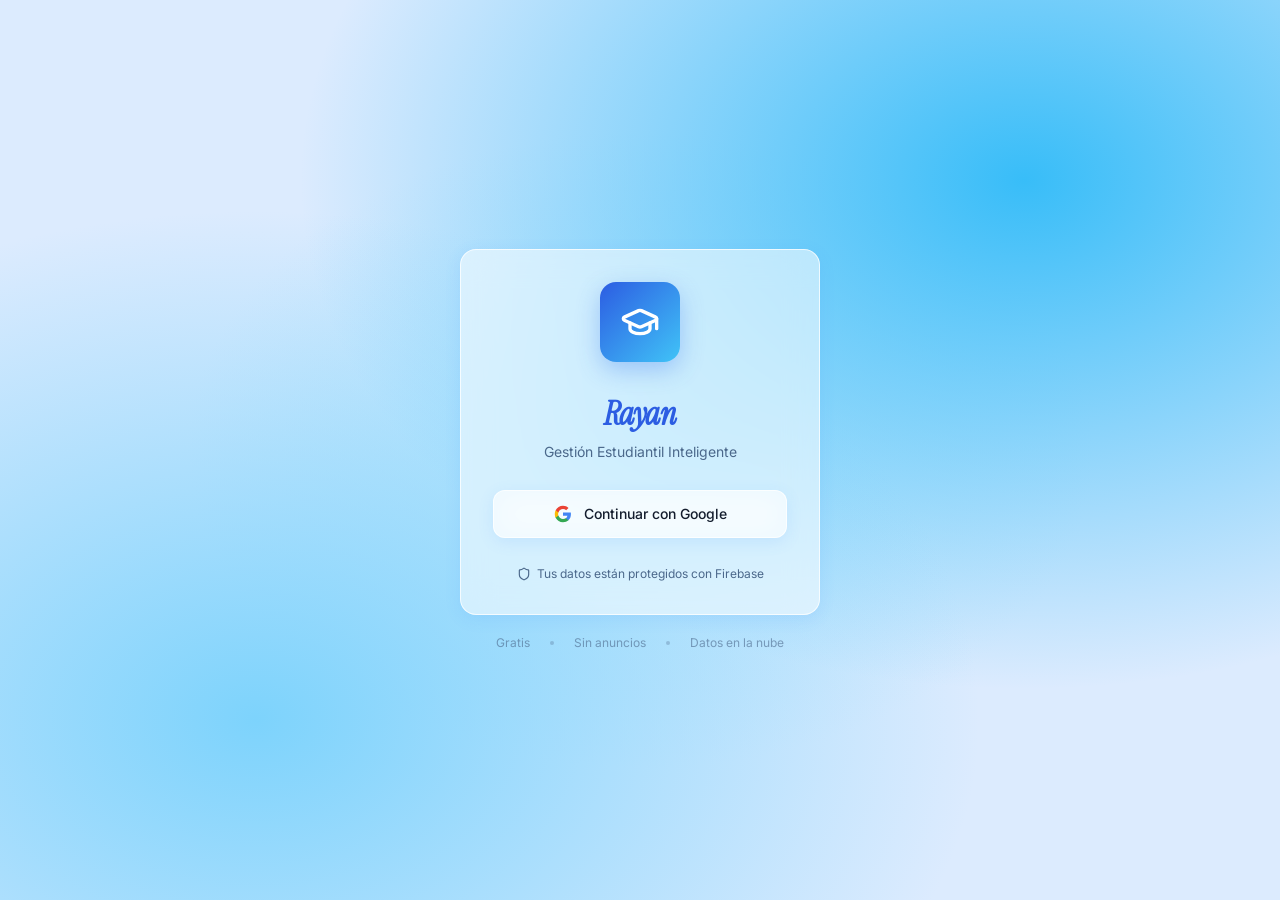
==== commit eb7bde7d: "Add files via upload" ====
--- a/index.html
+++ b/index.html
@@ -4,12 +4,13 @@
     <meta charset="UTF-8" />
     <link rel="icon" type="image/png" href="./icon-192.png" />
     <meta name="viewport" content="width=device-width, initial-scale=1.0" />
-    <title>Rayan - Gestión Estudiantil</title>
+    <title>Mebistium</title>
     <link rel="manifest" href="./manifest.json" />
     <meta name="theme-color" content="#2563eb" />
+    <meta name="mobile-web-app-capable" content="yes" />
     <meta name="apple-mobile-web-app-capable" content="yes" />
     <meta name="apple-mobile-web-app-status-bar-style" content="black-translucent" />
-    <meta name="apple-mobile-web-app-title" content="Rayan" />
+    <meta name="apple-mobile-web-app-title" content="Mebistium" />
     <link rel="apple-touch-icon" href="./icon-512.png" />
     <meta name="description" content="Plataforma completa de gestión académica con horarios, tareas, calendario y más" />
     <link rel="preconnect" href="https://fonts.googleapis.com">
@@ -32,10 +33,10 @@
     <div id="root"></div>
     <script>
       if ('serviceWorker' in navigator) {
-        window.addEventListener('load', () => {
-          navigator.serviceWorker.register('/service-worker.js', { scope: '/' })
-            .then(reg => console.log('✅ SW registrado:', reg.scope))
-            .catch(err => console.log('SW error:', err));
+        window.addEventListener('load', function() {
+          navigator.serviceWorker.register('./service-worker.js', { scope: './' })
+            .then(function(reg) { console.log('SW registrado:', reg.scope); })
+            .catch(function(err) { console.log('SW error:', err); });
         });
       }
     </script>
